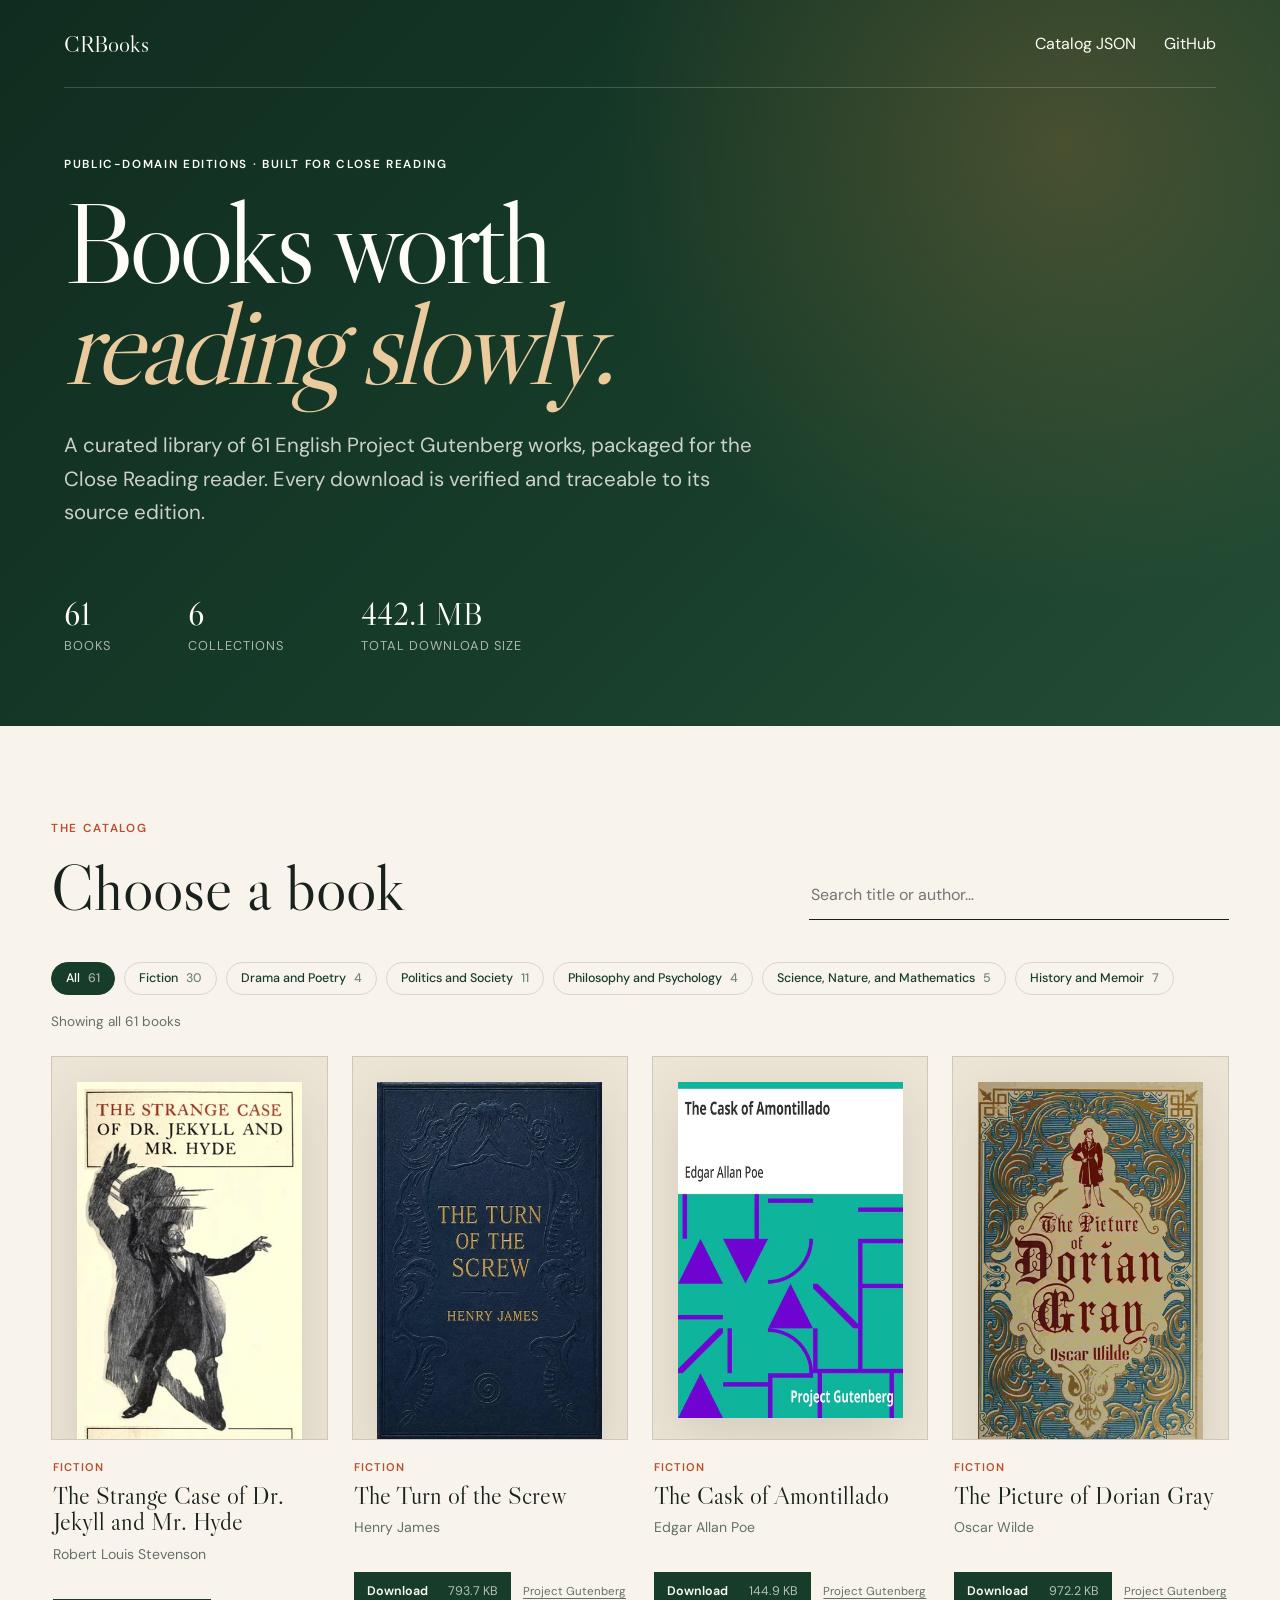
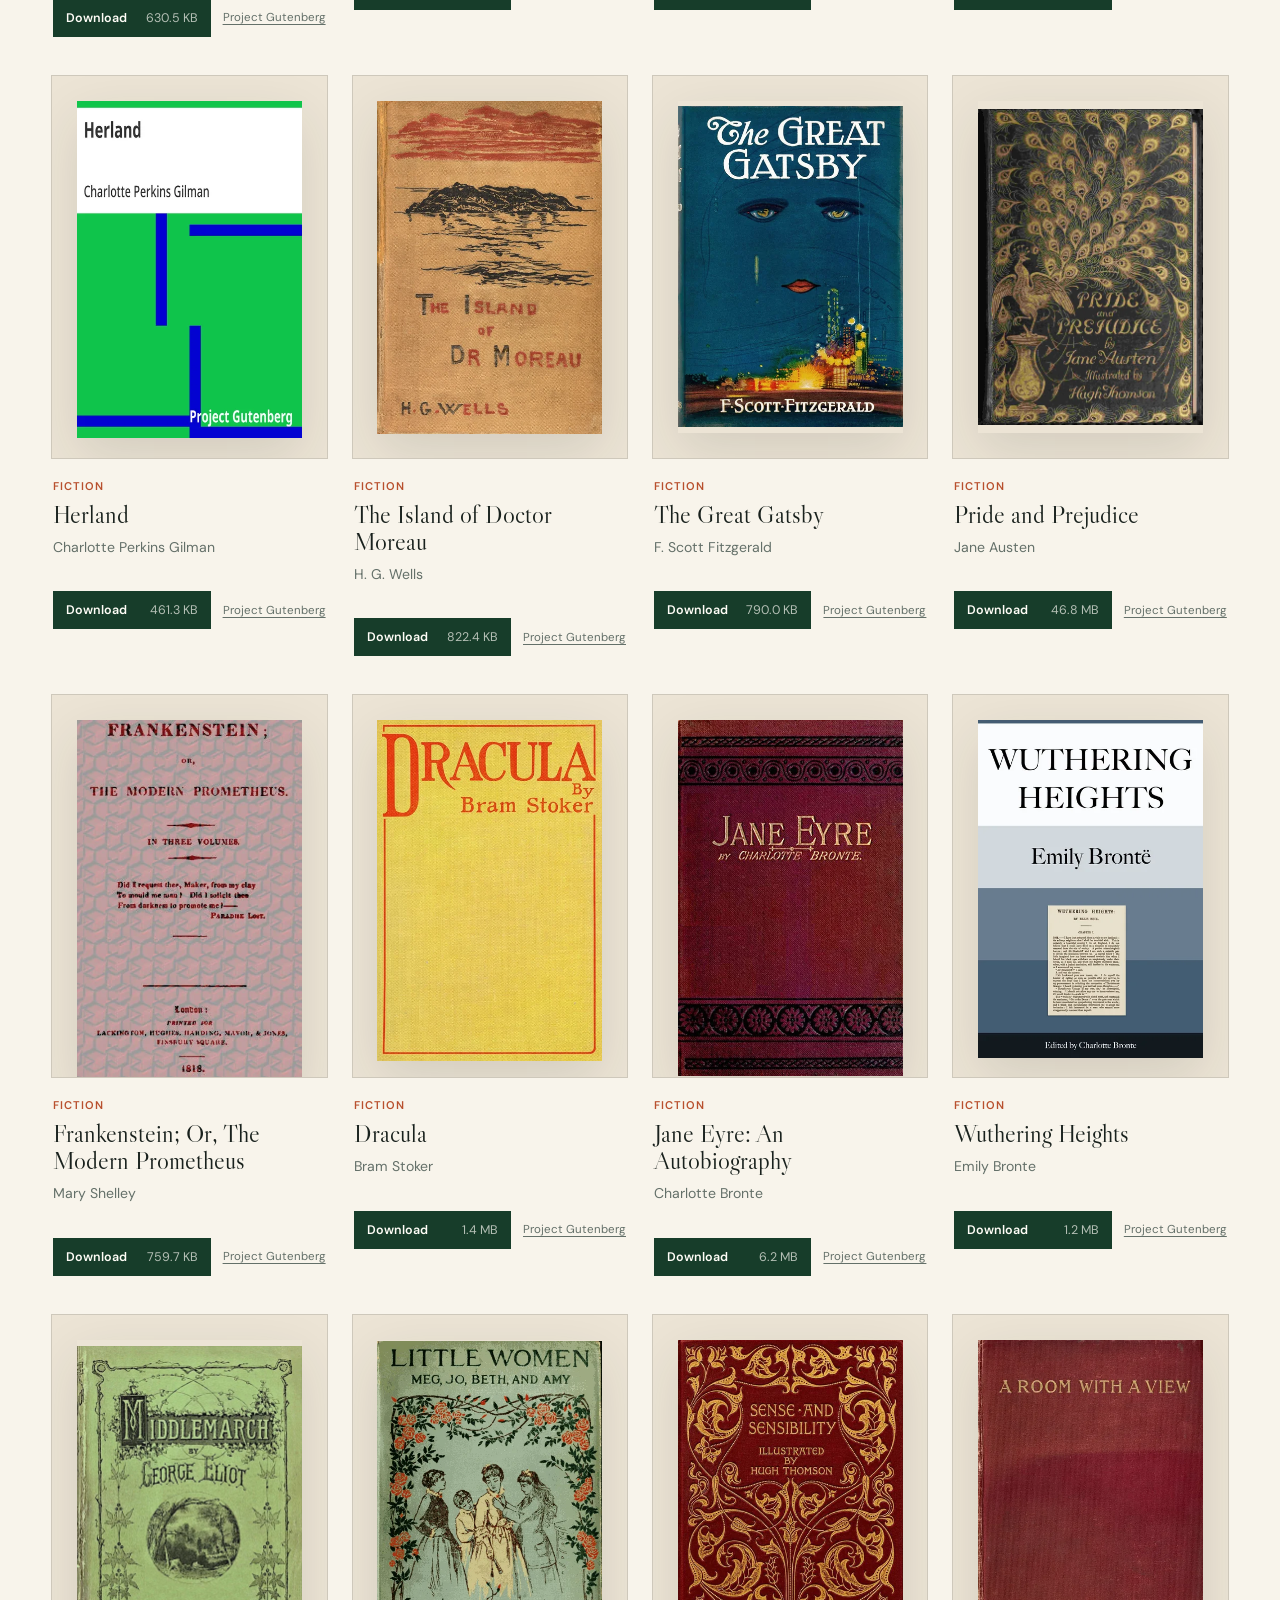
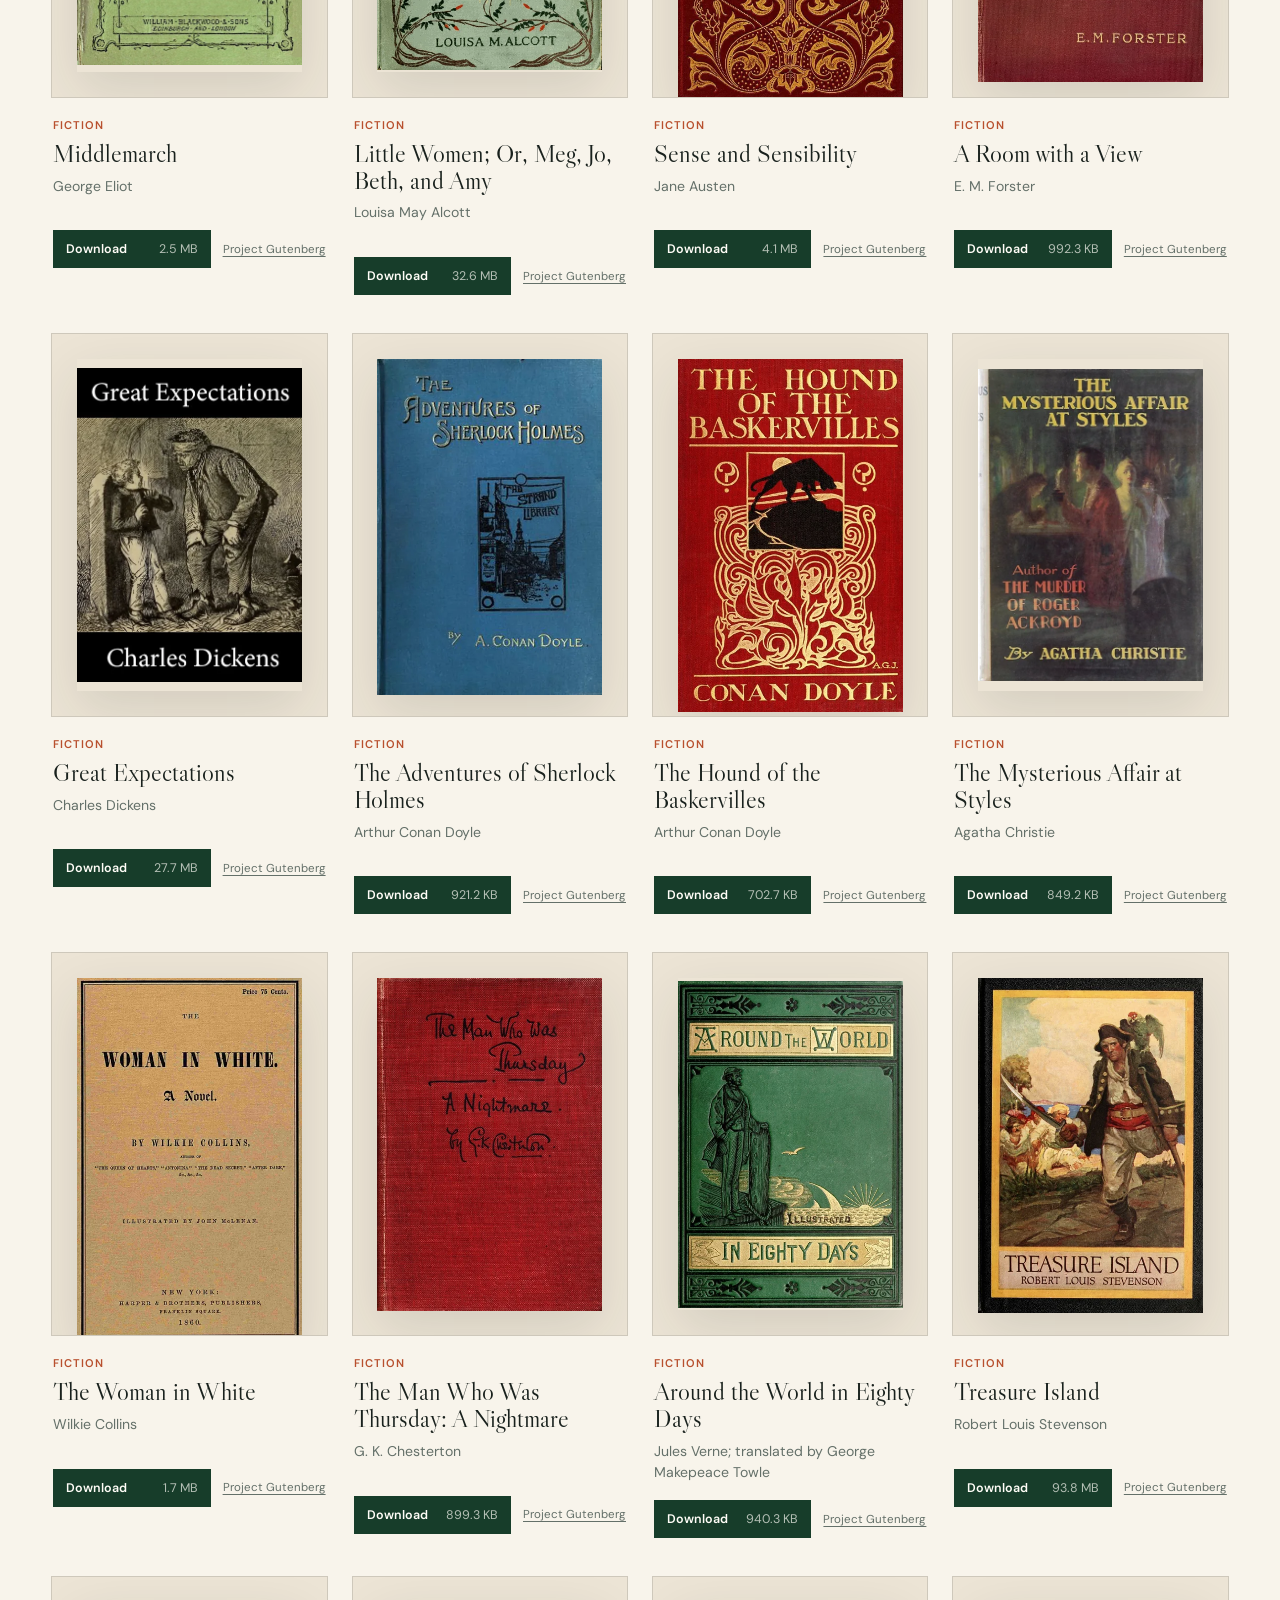
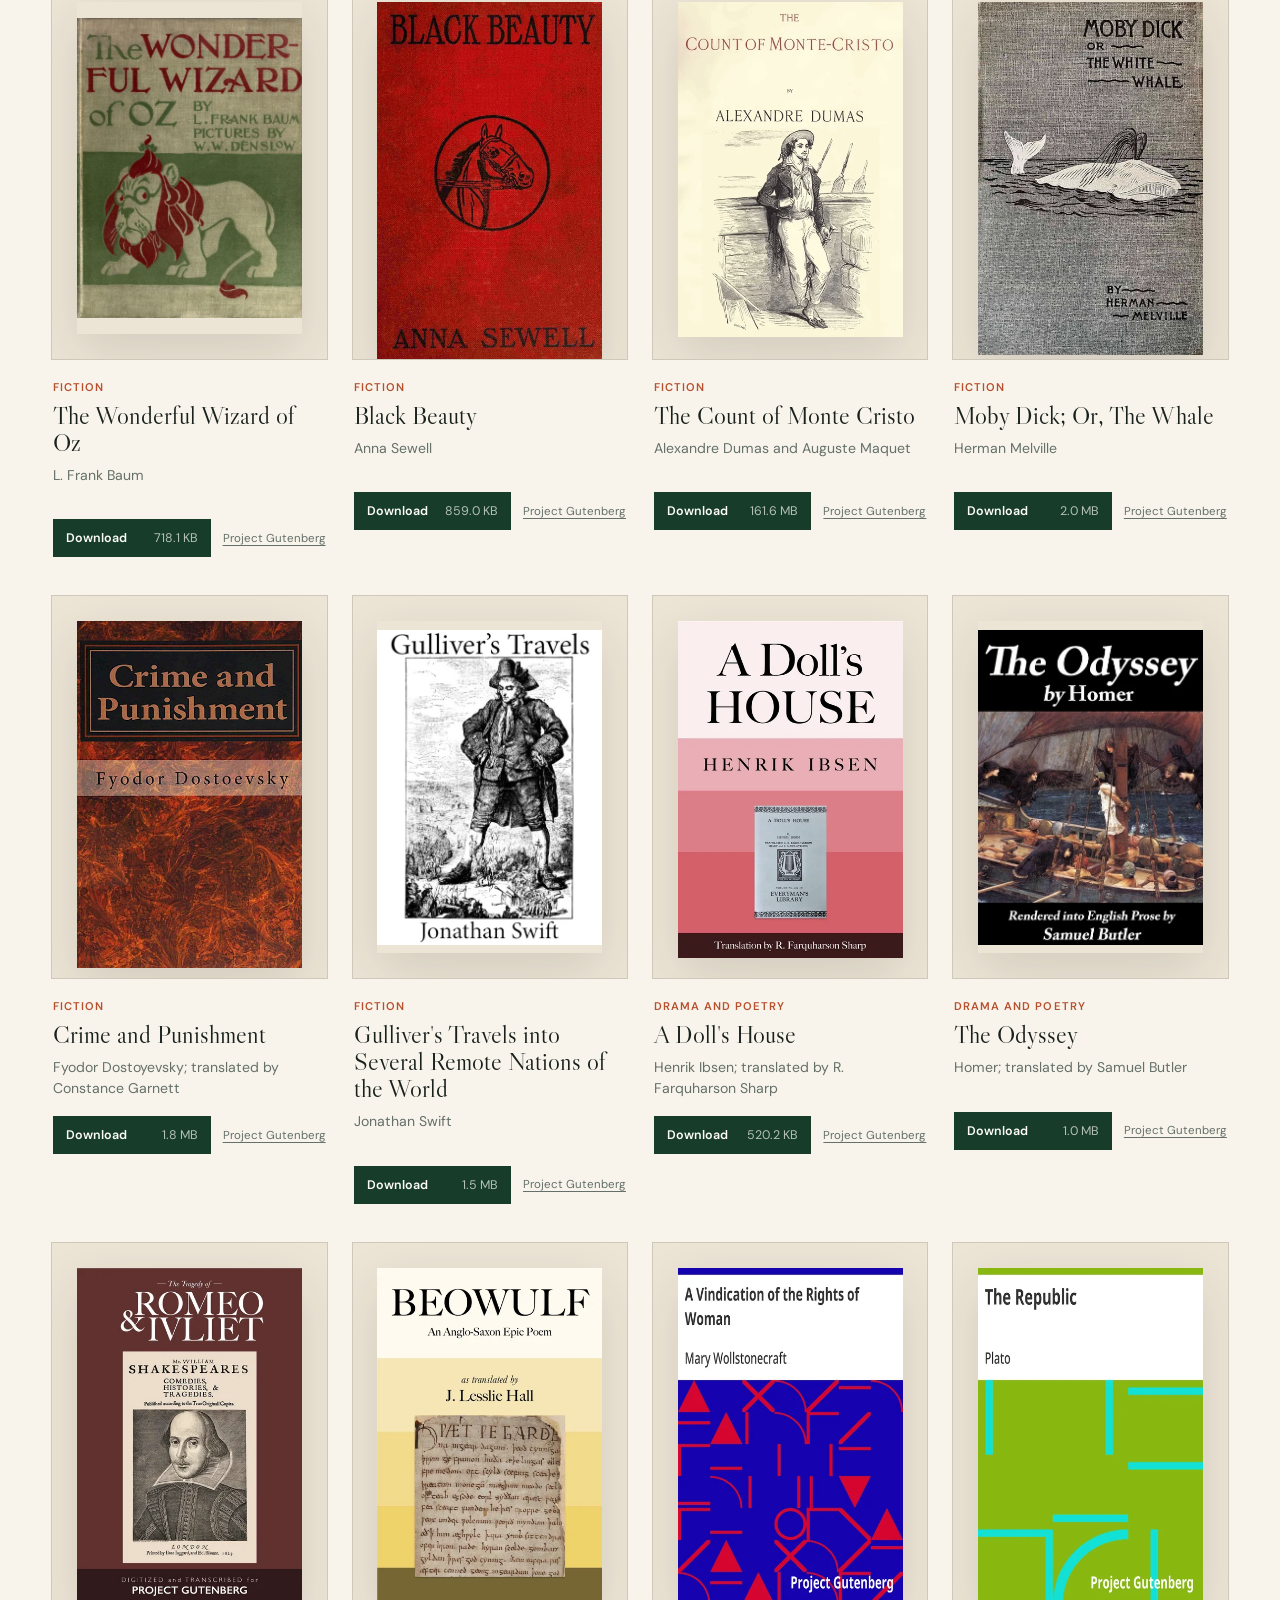
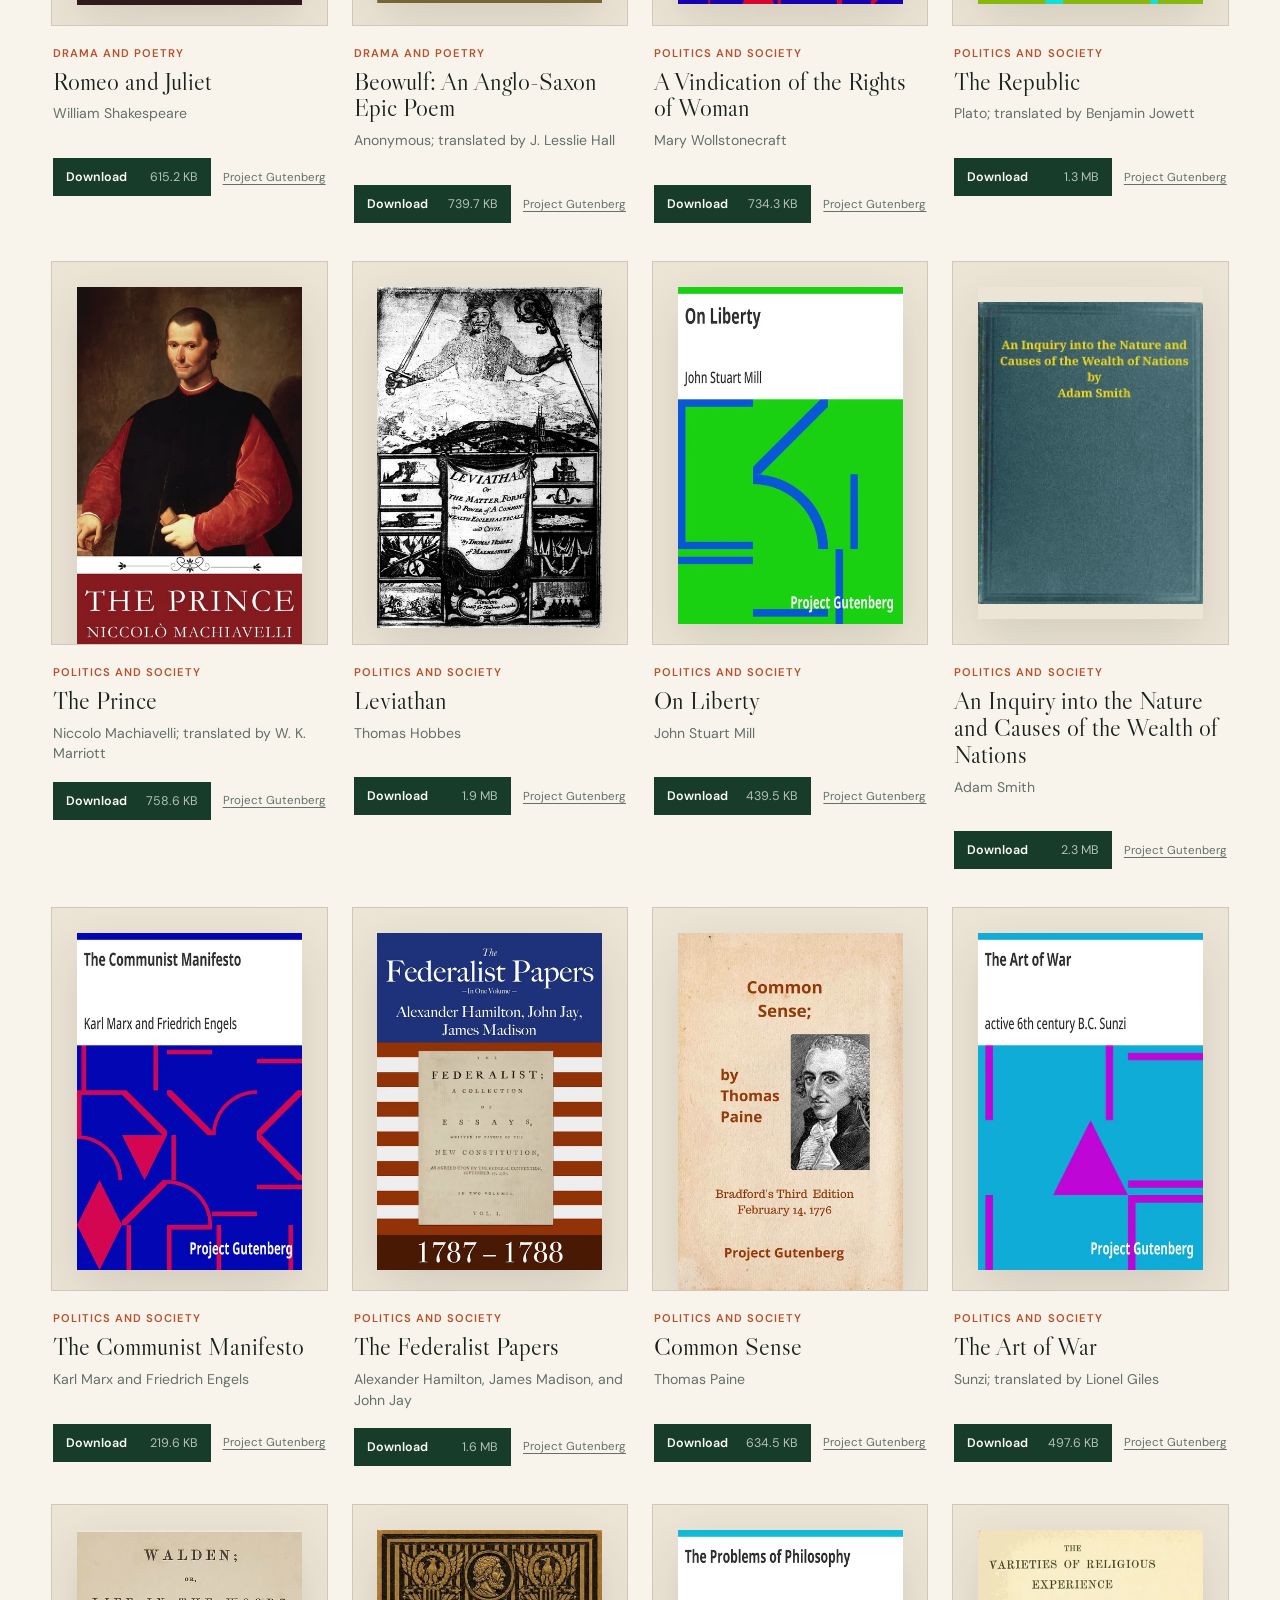
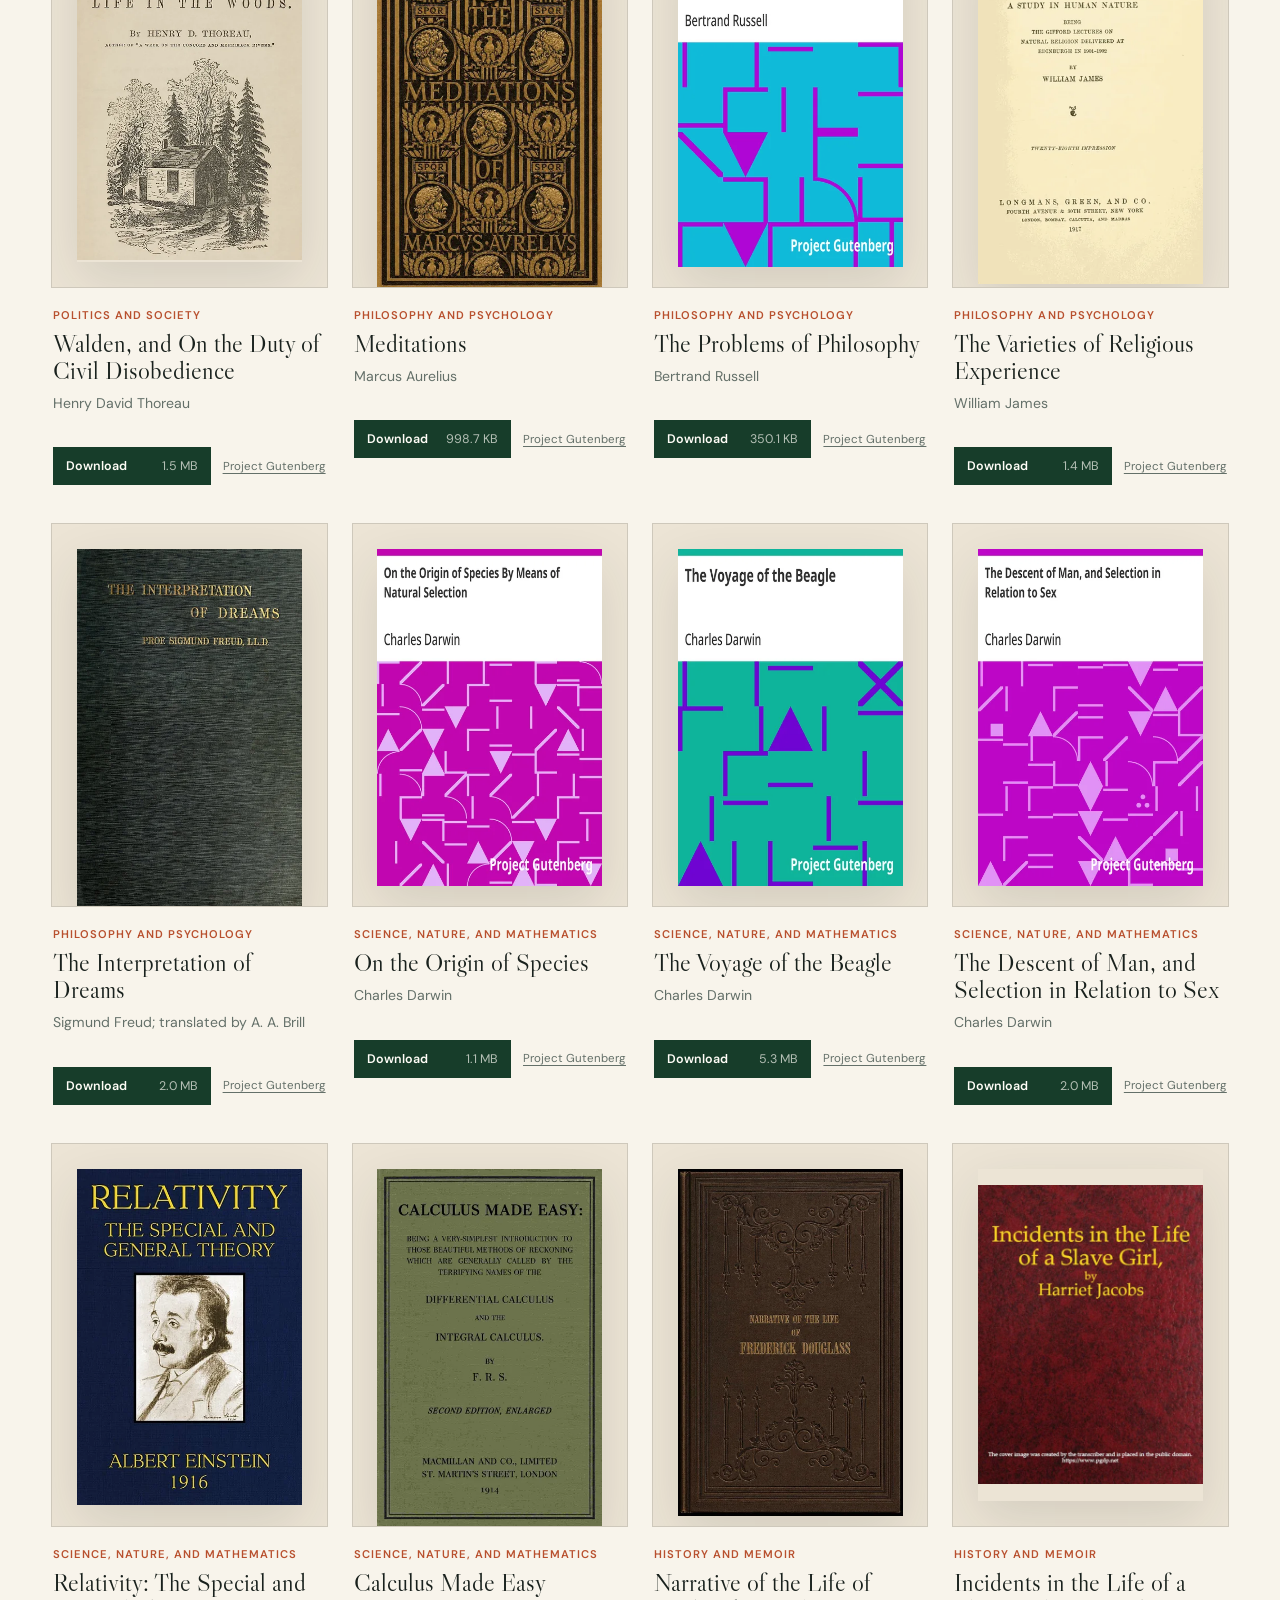
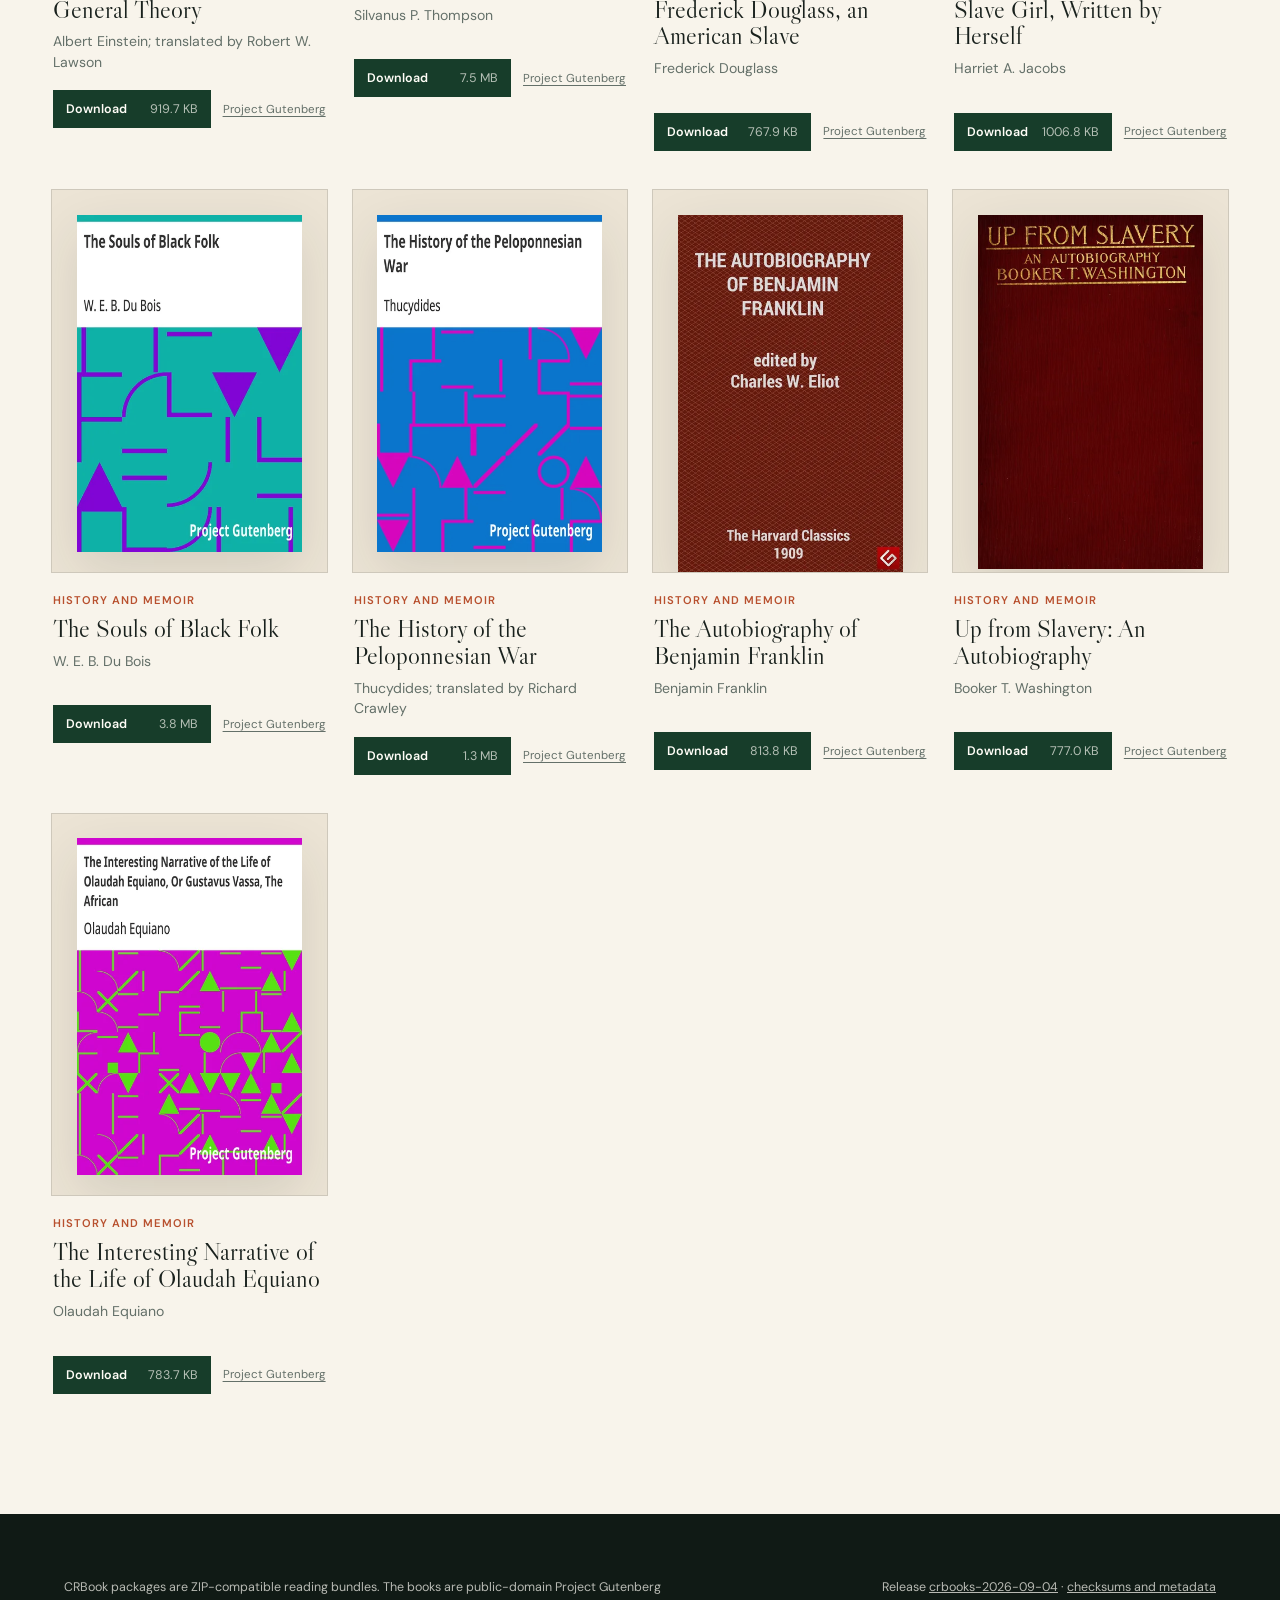
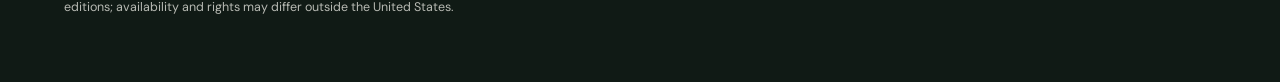
==== docs/index.html @ 6549c7fc "feat: publish public CRBook catalog Build a categorized GitHub Pages catalog for 61 validated Englis" ====
<!doctype html>
<html lang="en">
<head>
  <meta charset="utf-8">
  <meta name="viewport" content="width=device-width, initial-scale=1">
  <meta name="description" content="Download 61 validated public-domain books in CRBook format.">
  <title>CRBooks · A public close-reading library</title>
  <link rel="stylesheet" href="styles.css">
</head>
<body>
  <header class="hero">
    <nav class="topbar" aria-label="Primary">
      <a class="wordmark" href="./">CRBooks</a>
      <div>
        <a href="catalog.json">Catalog JSON</a>
        <a href="https://github.com/rahuldave/crbooks">GitHub</a>
      </div>
    </nav>
    <div class="hero-copy">
      <p class="eyebrow">Public-domain editions · Built for close reading</p>
      <h1>Books worth<br><em>reading slowly.</em></h1>
      <p class="lede">A curated library of 61 English Project Gutenberg works, packaged for the Close Reading reader. Every download is verified and traceable to its source edition.</p>
    </div>
    <dl class="stats">
      <div><dt>61</dt><dd>books</dd></div>
      <div><dt>6</dt><dd>collections</dd></div>
      <div><dt>442.1 MB</dt><dd>total download size</dd></div>
    </dl>
  </header>

  <main>
    <section class="catalog-heading" aria-labelledby="catalog-title">
      <div>
        <p class="eyebrow">The catalog</p>
        <h2 id="catalog-title">Choose a book</h2>
      </div>
      <label class="search">
        <span class="sr-only">Search by title, author, collection, or Gutenberg ID</span>
        <input id="search" type="search" placeholder="Search title or author…" autocomplete="off">
      </label>
    </section>
    <div class="filters" aria-label="Filter by collection">
      <button type="button" class="active" data-filter="all">All <span>61</span></button>
      <button type="button" data-filter="Gutenberg_Fiction">Fiction <span>30</span></button>
<button type="button" data-filter="Gutenberg_Drama_and_Poetry">Drama and Poetry <span>4</span></button>
<button type="button" data-filter="Gutenberg_Politics_and_Society">Politics and Society <span>11</span></button>
<button type="button" data-filter="Gutenberg_Philosophy_and_Psychology">Philosophy and Psychology <span>4</span></button>
<button type="button" data-filter="Gutenberg_Science_and_Nature">Science, Nature, and Mathematics <span>5</span></button>
<button type="button" data-filter="Gutenberg_History_and_Memoir">History and Memoir <span>7</span></button>
    </div>
    <p id="result-count" class="result-count" aria-live="polite">Showing all 61 books</p>
    <section id="books" class="book-grid" aria-label="Books">
      
      <article class="book-card" data-category="Gutenberg_Fiction" data-search="the strange case of dr. jekyll and mr. hyde robert louis stevenson fiction 43">
        <div class="cover-wrap">
          <img class="cover" src="covers/43_the_strange_case_of_dr_jekyll_and_mr_hyde.webp" alt="Cover of The Strange Case of Dr. Jekyll and Mr. Hyde" loading="eager" width="360" height="500">
        </div>
        <div class="book-copy">
          <p class="category-label">Fiction</p>
          <h3>The Strange Case of Dr. Jekyll and Mr. Hyde</h3>
          <p class="author">Robert Louis Stevenson</p>
          <div class="card-actions">
            <a class="download" href="https://github.com/rahuldave/crbooks/releases/download/crbooks-2026-09-04/43_the_strange_case_of_dr_jekyll_and_mr_hyde.crbook">Download <span>630.5 KB</span></a>
            <a class="source" href="https://www.gutenberg.org/ebooks/43">Project Gutenberg</a>
          </div>
        </div>
      </article>

      <article class="book-card" data-category="Gutenberg_Fiction" data-search="the turn of the screw henry james fiction 209">
        <div class="cover-wrap">
          <img class="cover" src="covers/209_the_turn_of_the_screw.webp" alt="Cover of The Turn of the Screw" loading="eager" width="360" height="500">
        </div>
        <div class="book-copy">
          <p class="category-label">Fiction</p>
          <h3>The Turn of the Screw</h3>
          <p class="author">Henry James</p>
          <div class="card-actions">
            <a class="download" href="https://github.com/rahuldave/crbooks/releases/download/crbooks-2026-09-04/209_the_turn_of_the_screw.crbook">Download <span>793.7 KB</span></a>
            <a class="source" href="https://www.gutenberg.org/ebooks/209">Project Gutenberg</a>
          </div>
        </div>
      </article>

      <article class="book-card" data-category="Gutenberg_Fiction" data-search="the cask of amontillado edgar allan poe fiction 1063">
        <div class="cover-wrap">
          <img class="cover" src="covers/1063_the_cask_of_amontillado.webp" alt="Cover of The Cask of Amontillado" loading="eager" width="360" height="500">
        </div>
        <div class="book-copy">
          <p class="category-label">Fiction</p>
          <h3>The Cask of Amontillado</h3>
          <p class="author">Edgar Allan Poe</p>
          <div class="card-actions">
            <a class="download" href="https://github.com/rahuldave/crbooks/releases/download/crbooks-2026-09-04/1063_the_cask_of_amontillado.crbook">Download <span>144.9 KB</span></a>
            <a class="source" href="https://www.gutenberg.org/ebooks/1063">Project Gutenberg</a>
          </div>
        </div>
      </article>

      <article class="book-card" data-category="Gutenberg_Fiction" data-search="the picture of dorian gray oscar wilde fiction 174">
        <div class="cover-wrap">
          <img class="cover" src="covers/174_the_picture_of_dorian_gray.webp" alt="Cover of The Picture of Dorian Gray" loading="eager" width="360" height="500">
        </div>
        <div class="book-copy">
          <p class="category-label">Fiction</p>
          <h3>The Picture of Dorian Gray</h3>
          <p class="author">Oscar Wilde</p>
          <div class="card-actions">
            <a class="download" href="https://github.com/rahuldave/crbooks/releases/download/crbooks-2026-09-04/174_the_picture_of_dorian_gray.crbook">Download <span>972.2 KB</span></a>
            <a class="source" href="https://www.gutenberg.org/ebooks/174">Project Gutenberg</a>
          </div>
        </div>
      </article>

      <article class="book-card" data-category="Gutenberg_Fiction" data-search="herland charlotte perkins gilman fiction 32">
        <div class="cover-wrap">
          <img class="cover" src="covers/32_herland.webp" alt="Cover of Herland" loading="eager" width="360" height="500">
        </div>
        <div class="book-copy">
          <p class="category-label">Fiction</p>
          <h3>Herland</h3>
          <p class="author">Charlotte Perkins Gilman</p>
          <div class="card-actions">
            <a class="download" href="https://github.com/rahuldave/crbooks/releases/download/crbooks-2026-09-04/32_herland.crbook">Download <span>461.3 KB</span></a>
            <a class="source" href="https://www.gutenberg.org/ebooks/32">Project Gutenberg</a>
          </div>
        </div>
      </article>

      <article class="book-card" data-category="Gutenberg_Fiction" data-search="the island of doctor moreau h. g. wells fiction 159">
        <div class="cover-wrap">
          <img class="cover" src="covers/159_the_island_of_doctor_moreau.webp" alt="Cover of The Island of Doctor Moreau" loading="eager" width="360" height="500">
        </div>
        <div class="book-copy">
          <p class="category-label">Fiction</p>
          <h3>The Island of Doctor Moreau</h3>
          <p class="author">H. G. Wells</p>
          <div class="card-actions">
            <a class="download" href="https://github.com/rahuldave/crbooks/releases/download/crbooks-2026-09-04/159_the_island_of_doctor_moreau.crbook">Download <span>822.4 KB</span></a>
            <a class="source" href="https://www.gutenberg.org/ebooks/159">Project Gutenberg</a>
          </div>
        </div>
      </article>

      <article class="book-card" data-category="Gutenberg_Fiction" data-search="the great gatsby f. scott fitzgerald fiction 64317">
        <div class="cover-wrap">
          <img class="cover" src="covers/64317_the_great_gatsby.webp" alt="Cover of The Great Gatsby" loading="eager" width="360" height="500">
        </div>
        <div class="book-copy">
          <p class="category-label">Fiction</p>
          <h3>The Great Gatsby</h3>
          <p class="author">F. Scott Fitzgerald</p>
          <div class="card-actions">
            <a class="download" href="https://github.com/rahuldave/crbooks/releases/download/crbooks-2026-09-04/64317_the_great_gatsby.crbook">Download <span>790.0 KB</span></a>
            <a class="source" href="https://www.gutenberg.org/ebooks/64317">Project Gutenberg</a>
          </div>
        </div>
      </article>

      <article class="book-card" data-category="Gutenberg_Fiction" data-search="pride and prejudice jane austen fiction 1342">
        <div class="cover-wrap">
          <img class="cover" src="covers/1342_pride_and_prejudice.webp" alt="Cover of Pride and Prejudice" loading="eager" width="360" height="500">
        </div>
        <div class="book-copy">
          <p class="category-label">Fiction</p>
          <h3>Pride and Prejudice</h3>
          <p class="author">Jane Austen</p>
          <div class="card-actions">
            <a class="download" href="https://github.com/rahuldave/crbooks/releases/download/crbooks-2026-09-04/1342_pride_and_prejudice.crbook">Download <span>46.8 MB</span></a>
            <a class="source" href="https://www.gutenberg.org/ebooks/1342">Project Gutenberg</a>
          </div>
        </div>
      </article>

      <article class="book-card" data-category="Gutenberg_Fiction" data-search="frankenstein; or, the modern prometheus mary shelley fiction 41445">
        <div class="cover-wrap">
          <img class="cover" src="covers/41445_frankenstein_1818.webp" alt="Cover of Frankenstein; Or, The Modern Prometheus" loading="lazy" width="360" height="500">
        </div>
        <div class="book-copy">
          <p class="category-label">Fiction</p>
          <h3>Frankenstein; Or, The Modern Prometheus</h3>
          <p class="author">Mary Shelley</p>
          <div class="card-actions">
            <a class="download" href="https://github.com/rahuldave/crbooks/releases/download/crbooks-2026-09-04/41445_frankenstein_1818.crbook">Download <span>759.7 KB</span></a>
            <a class="source" href="https://www.gutenberg.org/ebooks/41445">Project Gutenberg</a>
          </div>
        </div>
      </article>

      <article class="book-card" data-category="Gutenberg_Fiction" data-search="dracula bram stoker fiction 345">
        <div class="cover-wrap">
          <img class="cover" src="covers/345_dracula.webp" alt="Cover of Dracula" loading="lazy" width="360" height="500">
        </div>
        <div class="book-copy">
          <p class="category-label">Fiction</p>
          <h3>Dracula</h3>
          <p class="author">Bram Stoker</p>
          <div class="card-actions">
            <a class="download" href="https://github.com/rahuldave/crbooks/releases/download/crbooks-2026-09-04/345_dracula.crbook">Download <span>1.4 MB</span></a>
            <a class="source" href="https://www.gutenberg.org/ebooks/345">Project Gutenberg</a>
          </div>
        </div>
      </article>

      <article class="book-card" data-category="Gutenberg_Fiction" data-search="jane eyre: an autobiography charlotte bronte fiction 1260">
        <div class="cover-wrap">
          <img class="cover" src="covers/1260_jane_eyre.webp" alt="Cover of Jane Eyre: An Autobiography" loading="lazy" width="360" height="500">
        </div>
        <div class="book-copy">
          <p class="category-label">Fiction</p>
          <h3>Jane Eyre: An Autobiography</h3>
          <p class="author">Charlotte Bronte</p>
          <div class="card-actions">
            <a class="download" href="https://github.com/rahuldave/crbooks/releases/download/crbooks-2026-09-04/1260_jane_eyre.crbook">Download <span>6.2 MB</span></a>
            <a class="source" href="https://www.gutenberg.org/ebooks/1260">Project Gutenberg</a>
          </div>
        </div>
      </article>

      <article class="book-card" data-category="Gutenberg_Fiction" data-search="wuthering heights emily bronte fiction 768">
        <div class="cover-wrap">
          <img class="cover" src="covers/768_wuthering_heights.webp" alt="Cover of Wuthering Heights" loading="lazy" width="360" height="500">
        </div>
        <div class="book-copy">
          <p class="category-label">Fiction</p>
          <h3>Wuthering Heights</h3>
          <p class="author">Emily Bronte</p>
          <div class="card-actions">
            <a class="download" href="https://github.com/rahuldave/crbooks/releases/download/crbooks-2026-09-04/768_wuthering_heights.crbook">Download <span>1.2 MB</span></a>
            <a class="source" href="https://www.gutenberg.org/ebooks/768">Project Gutenberg</a>
          </div>
        </div>
      </article>

      <article class="book-card" data-category="Gutenberg_Fiction" data-search="middlemarch george eliot fiction 145">
        <div class="cover-wrap">
          <img class="cover" src="covers/145_middlemarch.webp" alt="Cover of Middlemarch" loading="lazy" width="360" height="500">
        </div>
        <div class="book-copy">
          <p class="category-label">Fiction</p>
          <h3>Middlemarch</h3>
          <p class="author">George Eliot</p>
          <div class="card-actions">
            <a class="download" href="https://github.com/rahuldave/crbooks/releases/download/crbooks-2026-09-04/145_middlemarch.crbook">Download <span>2.5 MB</span></a>
            <a class="source" href="https://www.gutenberg.org/ebooks/145">Project Gutenberg</a>
          </div>
        </div>
      </article>

      <article class="book-card" data-category="Gutenberg_Fiction" data-search="little women; or, meg, jo, beth, and amy louisa may alcott fiction 37106">
        <div class="cover-wrap">
          <img class="cover" src="covers/37106_little_women.webp" alt="Cover of Little Women; Or, Meg, Jo, Beth, and Amy" loading="lazy" width="360" height="500">
        </div>
        <div class="book-copy">
          <p class="category-label">Fiction</p>
          <h3>Little Women; Or, Meg, Jo, Beth, and Amy</h3>
          <p class="author">Louisa May Alcott</p>
          <div class="card-actions">
            <a class="download" href="https://github.com/rahuldave/crbooks/releases/download/crbooks-2026-09-04/37106_little_women.crbook">Download <span>32.6 MB</span></a>
            <a class="source" href="https://www.gutenberg.org/ebooks/37106">Project Gutenberg</a>
          </div>
        </div>
      </article>

      <article class="book-card" data-category="Gutenberg_Fiction" data-search="sense and sensibility jane austen fiction 21839">
        <div class="cover-wrap">
          <img class="cover" src="covers/21839_sense_and_sensibility.webp" alt="Cover of Sense and Sensibility" loading="lazy" width="360" height="500">
        </div>
        <div class="book-copy">
          <p class="category-label">Fiction</p>
          <h3>Sense and Sensibility</h3>
          <p class="author">Jane Austen</p>
          <div class="card-actions">
            <a class="download" href="https://github.com/rahuldave/crbooks/releases/download/crbooks-2026-09-04/21839_sense_and_sensibility.crbook">Download <span>4.1 MB</span></a>
            <a class="source" href="https://www.gutenberg.org/ebooks/21839">Project Gutenberg</a>
          </div>
        </div>
      </article>

      <article class="book-card" data-category="Gutenberg_Fiction" data-search="a room with a view e. m. forster fiction 2641">
        <div class="cover-wrap">
          <img class="cover" src="covers/2641_a_room_with_a_view.webp" alt="Cover of A Room with a View" loading="lazy" width="360" height="500">
        </div>
        <div class="book-copy">
          <p class="category-label">Fiction</p>
          <h3>A Room with a View</h3>
          <p class="author">E. M. Forster</p>
          <div class="card-actions">
            <a class="download" href="https://github.com/rahuldave/crbooks/releases/download/crbooks-2026-09-04/2641_a_room_with_a_view.crbook">Download <span>992.3 KB</span></a>
            <a class="source" href="https://www.gutenberg.org/ebooks/2641">Project Gutenberg</a>
          </div>
        </div>
      </article>

      <article class="book-card" data-category="Gutenberg_Fiction" data-search="great expectations charles dickens fiction 1400">
        <div class="cover-wrap">
          <img class="cover" src="covers/1400_great_expectations.webp" alt="Cover of Great Expectations" loading="lazy" width="360" height="500">
        </div>
        <div class="book-copy">
          <p class="category-label">Fiction</p>
          <h3>Great Expectations</h3>
          <p class="author">Charles Dickens</p>
          <div class="card-actions">
            <a class="download" href="https://github.com/rahuldave/crbooks/releases/download/crbooks-2026-09-04/1400_great_expectations.crbook">Download <span>27.7 MB</span></a>
            <a class="source" href="https://www.gutenberg.org/ebooks/1400">Project Gutenberg</a>
          </div>
        </div>
      </article>

      <article class="book-card" data-category="Gutenberg_Fiction" data-search="the adventures of sherlock holmes arthur conan doyle fiction 1661">
        <div class="cover-wrap">
          <img class="cover" src="covers/1661_the_adventures_of_sherlock_holmes.webp" alt="Cover of The Adventures of Sherlock Holmes" loading="lazy" width="360" height="500">
        </div>
        <div class="book-copy">
          <p class="category-label">Fiction</p>
          <h3>The Adventures of Sherlock Holmes</h3>
          <p class="author">Arthur Conan Doyle</p>
          <div class="card-actions">
            <a class="download" href="https://github.com/rahuldave/crbooks/releases/download/crbooks-2026-09-04/1661_the_adventures_of_sherlock_holmes.crbook">Download <span>921.2 KB</span></a>
            <a class="source" href="https://www.gutenberg.org/ebooks/1661">Project Gutenberg</a>
          </div>
        </div>
      </article>

      <article class="book-card" data-category="Gutenberg_Fiction" data-search="the hound of the baskervilles arthur conan doyle fiction 2852">
        <div class="cover-wrap">
          <img class="cover" src="covers/2852_the_hound_of_the_baskervilles.webp" alt="Cover of The Hound of the Baskervilles" loading="lazy" width="360" height="500">
        </div>
        <div class="book-copy">
          <p class="category-label">Fiction</p>
          <h3>The Hound of the Baskervilles</h3>
          <p class="author">Arthur Conan Doyle</p>
          <div class="card-actions">
            <a class="download" href="https://github.com/rahuldave/crbooks/releases/download/crbooks-2026-09-04/2852_the_hound_of_the_baskervilles.crbook">Download <span>702.7 KB</span></a>
            <a class="source" href="https://www.gutenberg.org/ebooks/2852">Project Gutenberg</a>
          </div>
        </div>
      </article>

      <article class="book-card" data-category="Gutenberg_Fiction" data-search="the mysterious affair at styles agatha christie fiction 863">
        <div class="cover-wrap">
          <img class="cover" src="covers/863_the_mysterious_affair_at_styles.webp" alt="Cover of The Mysterious Affair at Styles" loading="lazy" width="360" height="500">
        </div>
        <div class="book-copy">
          <p class="category-label">Fiction</p>
          <h3>The Mysterious Affair at Styles</h3>
          <p class="author">Agatha Christie</p>
          <div class="card-actions">
            <a class="download" href="https://github.com/rahuldave/crbooks/releases/download/crbooks-2026-09-04/863_the_mysterious_affair_at_styles.crbook">Download <span>849.2 KB</span></a>
            <a class="source" href="https://www.gutenberg.org/ebooks/863">Project Gutenberg</a>
          </div>
        </div>
      </article>

      <article class="book-card" data-category="Gutenberg_Fiction" data-search="the woman in white wilkie collins fiction 583">
        <div class="cover-wrap">
          <img class="cover" src="covers/583_the_woman_in_white.webp" alt="Cover of The Woman in White" loading="lazy" width="360" height="500">
        </div>
        <div class="book-copy">
          <p class="category-label">Fiction</p>
          <h3>The Woman in White</h3>
          <p class="author">Wilkie Collins</p>
          <div class="card-actions">
            <a class="download" href="https://github.com/rahuldave/crbooks/releases/download/crbooks-2026-09-04/583_the_woman_in_white.crbook">Download <span>1.7 MB</span></a>
            <a class="source" href="https://www.gutenberg.org/ebooks/583">Project Gutenberg</a>
          </div>
        </div>
      </article>

      <article class="book-card" data-category="Gutenberg_Fiction" data-search="the man who was thursday: a nightmare g. k. chesterton fiction 1695">
        <div class="cover-wrap">
          <img class="cover" src="covers/1695_the_man_who_was_thursday.webp" alt="Cover of The Man Who Was Thursday: A Nightmare" loading="lazy" width="360" height="500">
        </div>
        <div class="book-copy">
          <p class="category-label">Fiction</p>
          <h3>The Man Who Was Thursday: A Nightmare</h3>
          <p class="author">G. K. Chesterton</p>
          <div class="card-actions">
            <a class="download" href="https://github.com/rahuldave/crbooks/releases/download/crbooks-2026-09-04/1695_the_man_who_was_thursday.crbook">Download <span>899.3 KB</span></a>
            <a class="source" href="https://www.gutenberg.org/ebooks/1695">Project Gutenberg</a>
          </div>
        </div>
      </article>

      <article class="book-card" data-category="Gutenberg_Fiction" data-search="around the world in eighty days jules verne; translated by george makepeace towle fiction 103">
        <div class="cover-wrap">
          <img class="cover" src="covers/103_around_the_world_in_eighty_days.webp" alt="Cover of Around the World in Eighty Days" loading="lazy" width="360" height="500">
        </div>
        <div class="book-copy">
          <p class="category-label">Fiction</p>
          <h3>Around the World in Eighty Days</h3>
          <p class="author">Jules Verne; translated by George Makepeace Towle</p>
          <div class="card-actions">
            <a class="download" href="https://github.com/rahuldave/crbooks/releases/download/crbooks-2026-09-04/103_around_the_world_in_eighty_days.crbook">Download <span>940.3 KB</span></a>
            <a class="source" href="https://www.gutenberg.org/ebooks/103">Project Gutenberg</a>
          </div>
        </div>
      </article>

      <article class="book-card" data-category="Gutenberg_Fiction" data-search="treasure island robert louis stevenson fiction 120">
        <div class="cover-wrap">
          <img class="cover" src="covers/120_treasure_island.webp" alt="Cover of Treasure Island" loading="lazy" width="360" height="500">
        </div>
        <div class="book-copy">
          <p class="category-label">Fiction</p>
          <h3>Treasure Island</h3>
          <p class="author">Robert Louis Stevenson</p>
          <div class="card-actions">
            <a class="download" href="https://github.com/rahuldave/crbooks/releases/download/crbooks-2026-09-04/120_treasure_island.crbook">Download <span>93.8 MB</span></a>
            <a class="source" href="https://www.gutenberg.org/ebooks/120">Project Gutenberg</a>
          </div>
        </div>
      </article>

      <article class="book-card" data-category="Gutenberg_Fiction" data-search="the wonderful wizard of oz l. frank baum fiction 55">
        <div class="cover-wrap">
          <img class="cover" src="covers/55_the_wonderful_wizard_of_oz.webp" alt="Cover of The Wonderful Wizard of Oz" loading="lazy" width="360" height="500">
        </div>
        <div class="book-copy">
          <p class="category-label">Fiction</p>
          <h3>The Wonderful Wizard of Oz</h3>
          <p class="author">L. Frank Baum</p>
          <div class="card-actions">
            <a class="download" href="https://github.com/rahuldave/crbooks/releases/download/crbooks-2026-09-04/55_the_wonderful_wizard_of_oz.crbook">Download <span>718.1 KB</span></a>
            <a class="source" href="https://www.gutenberg.org/ebooks/55">Project Gutenberg</a>
          </div>
        </div>
      </article>

      <article class="book-card" data-category="Gutenberg_Fiction" data-search="black beauty anna sewell fiction 271">
        <div class="cover-wrap">
          <img class="cover" src="covers/271_black_beauty.webp" alt="Cover of Black Beauty" loading="lazy" width="360" height="500">
        </div>
        <div class="book-copy">
          <p class="category-label">Fiction</p>
          <h3>Black Beauty</h3>
          <p class="author">Anna Sewell</p>
          <div class="card-actions">
            <a class="download" href="https://github.com/rahuldave/crbooks/releases/download/crbooks-2026-09-04/271_black_beauty.crbook">Download <span>859.0 KB</span></a>
            <a class="source" href="https://www.gutenberg.org/ebooks/271">Project Gutenberg</a>
          </div>
        </div>
      </article>

      <article class="book-card" data-category="Gutenberg_Fiction" data-search="the count of monte cristo alexandre dumas and auguste maquet fiction 1184">
        <div class="cover-wrap">
          <img class="cover" src="covers/1184_the_count_of_monte_cristo.webp" alt="Cover of The Count of Monte Cristo" loading="lazy" width="360" height="500">
        </div>
        <div class="book-copy">
          <p class="category-label">Fiction</p>
          <h3>The Count of Monte Cristo</h3>
          <p class="author">Alexandre Dumas and Auguste Maquet</p>
          <div class="card-actions">
            <a class="download" href="https://github.com/rahuldave/crbooks/releases/download/crbooks-2026-09-04/1184_the_count_of_monte_cristo.crbook">Download <span>161.6 MB</span></a>
            <a class="source" href="https://www.gutenberg.org/ebooks/1184">Project Gutenberg</a>
          </div>
        </div>
      </article>

      <article class="book-card" data-category="Gutenberg_Fiction" data-search="moby dick; or, the whale herman melville fiction 2701">
        <div class="cover-wrap">
          <img class="cover" src="covers/2701_moby_dick.webp" alt="Cover of Moby Dick; Or, The Whale" loading="lazy" width="360" height="500">
        </div>
        <div class="book-copy">
          <p class="category-label">Fiction</p>
          <h3>Moby Dick; Or, The Whale</h3>
          <p class="author">Herman Melville</p>
          <div class="card-actions">
            <a class="download" href="https://github.com/rahuldave/crbooks/releases/download/crbooks-2026-09-04/2701_moby_dick.crbook">Download <span>2.0 MB</span></a>
            <a class="source" href="https://www.gutenberg.org/ebooks/2701">Project Gutenberg</a>
          </div>
        </div>
      </article>

      <article class="book-card" data-category="Gutenberg_Fiction" data-search="crime and punishment fyodor dostoyevsky; translated by constance garnett fiction 2554">
        <div class="cover-wrap">
          <img class="cover" src="covers/2554_crime_and_punishment.webp" alt="Cover of Crime and Punishment" loading="lazy" width="360" height="500">
        </div>
        <div class="book-copy">
          <p class="category-label">Fiction</p>
          <h3>Crime and Punishment</h3>
          <p class="author">Fyodor Dostoyevsky; translated by Constance Garnett</p>
          <div class="card-actions">
            <a class="download" href="https://github.com/rahuldave/crbooks/releases/download/crbooks-2026-09-04/2554_crime_and_punishment.crbook">Download <span>1.8 MB</span></a>
            <a class="source" href="https://www.gutenberg.org/ebooks/2554">Project Gutenberg</a>
          </div>
        </div>
      </article>

      <article class="book-card" data-category="Gutenberg_Fiction" data-search="gulliver&#x27;s travels into several remote nations of the world jonathan swift fiction 829">
        <div class="cover-wrap">
          <img class="cover" src="covers/829_gullivers_travels.webp" alt="Cover of Gulliver&#x27;s Travels into Several Remote Nations of the World" loading="lazy" width="360" height="500">
        </div>
        <div class="book-copy">
          <p class="category-label">Fiction</p>
          <h3>Gulliver&#x27;s Travels into Several Remote Nations of the World</h3>
          <p class="author">Jonathan Swift</p>
          <div class="card-actions">
            <a class="download" href="https://github.com/rahuldave/crbooks/releases/download/crbooks-2026-09-04/829_gullivers_travels.crbook">Download <span>1.5 MB</span></a>
            <a class="source" href="https://www.gutenberg.org/ebooks/829">Project Gutenberg</a>
          </div>
        </div>
      </article>

      <article class="book-card" data-category="Gutenberg_Drama_and_Poetry" data-search="a doll&#x27;s house henrik ibsen; translated by r. farquharson sharp drama and poetry 2542">
        <div class="cover-wrap">
          <img class="cover" src="covers/2542_a_dolls_house.webp" alt="Cover of A Doll&#x27;s House" loading="lazy" width="360" height="500">
        </div>
        <div class="book-copy">
          <p class="category-label">Drama and Poetry</p>
          <h3>A Doll&#x27;s House</h3>
          <p class="author">Henrik Ibsen; translated by R. Farquharson Sharp</p>
          <div class="card-actions">
            <a class="download" href="https://github.com/rahuldave/crbooks/releases/download/crbooks-2026-09-04/2542_a_dolls_house.crbook">Download <span>520.2 KB</span></a>
            <a class="source" href="https://www.gutenberg.org/ebooks/2542">Project Gutenberg</a>
          </div>
        </div>
      </article>

      <article class="book-card" data-category="Gutenberg_Drama_and_Poetry" data-search="the odyssey homer; translated by samuel butler drama and poetry 1727">
        <div class="cover-wrap">
          <img class="cover" src="covers/1727_the_odyssey.webp" alt="Cover of The Odyssey" loading="lazy" width="360" height="500">
        </div>
        <div class="book-copy">
          <p class="category-label">Drama and Poetry</p>
          <h3>The Odyssey</h3>
          <p class="author">Homer; translated by Samuel Butler</p>
          <div class="card-actions">
            <a class="download" href="https://github.com/rahuldave/crbooks/releases/download/crbooks-2026-09-04/1727_the_odyssey.crbook">Download <span>1.0 MB</span></a>
            <a class="source" href="https://www.gutenberg.org/ebooks/1727">Project Gutenberg</a>
          </div>
        </div>
      </article>

      <article class="book-card" data-category="Gutenberg_Drama_and_Poetry" data-search="romeo and juliet william shakespeare drama and poetry 1513">
        <div class="cover-wrap">
          <img class="cover" src="covers/1513_romeo_and_juliet.webp" alt="Cover of Romeo and Juliet" loading="lazy" width="360" height="500">
        </div>
        <div class="book-copy">
          <p class="category-label">Drama and Poetry</p>
          <h3>Romeo and Juliet</h3>
          <p class="author">William Shakespeare</p>
          <div class="card-actions">
            <a class="download" href="https://github.com/rahuldave/crbooks/releases/download/crbooks-2026-09-04/1513_romeo_and_juliet.crbook">Download <span>615.2 KB</span></a>
            <a class="source" href="https://www.gutenberg.org/ebooks/1513">Project Gutenberg</a>
          </div>
        </div>
      </article>

      <article class="book-card" data-category="Gutenberg_Drama_and_Poetry" data-search="beowulf: an anglo-saxon epic poem anonymous; translated by j. lesslie hall drama and poetry 16328">
        <div class="cover-wrap">
          <img class="cover" src="covers/16328_beowulf.webp" alt="Cover of Beowulf: An Anglo-Saxon Epic Poem" loading="lazy" width="360" height="500">
        </div>
        <div class="book-copy">
          <p class="category-label">Drama and Poetry</p>
          <h3>Beowulf: An Anglo-Saxon Epic Poem</h3>
          <p class="author">Anonymous; translated by J. Lesslie Hall</p>
          <div class="card-actions">
            <a class="download" href="https://github.com/rahuldave/crbooks/releases/download/crbooks-2026-09-04/16328_beowulf.crbook">Download <span>739.7 KB</span></a>
            <a class="source" href="https://www.gutenberg.org/ebooks/16328">Project Gutenberg</a>
          </div>
        </div>
      </article>

      <article class="book-card" data-category="Gutenberg_Politics_and_Society" data-search="a vindication of the rights of woman mary wollstonecraft politics and society 3420">
        <div class="cover-wrap">
          <img class="cover" src="covers/3420_a_vindication_of_the_rights_of_woman.webp" alt="Cover of A Vindication of the Rights of Woman" loading="lazy" width="360" height="500">
        </div>
        <div class="book-copy">
          <p class="category-label">Politics and Society</p>
          <h3>A Vindication of the Rights of Woman</h3>
          <p class="author">Mary Wollstonecraft</p>
          <div class="card-actions">
            <a class="download" href="https://github.com/rahuldave/crbooks/releases/download/crbooks-2026-09-04/3420_a_vindication_of_the_rights_of_woman.crbook">Download <span>734.3 KB</span></a>
            <a class="source" href="https://www.gutenberg.org/ebooks/3420">Project Gutenberg</a>
          </div>
        </div>
      </article>

      <article class="book-card" data-category="Gutenberg_Politics_and_Society" data-search="the republic plato; translated by benjamin jowett politics and society 1497">
        <div class="cover-wrap">
          <img class="cover" src="covers/1497_the_republic.webp" alt="Cover of The Republic" loading="lazy" width="360" height="500">
        </div>
        <div class="book-copy">
          <p class="category-label">Politics and Society</p>
          <h3>The Republic</h3>
          <p class="author">Plato; translated by Benjamin Jowett</p>
          <div class="card-actions">
            <a class="download" href="https://github.com/rahuldave/crbooks/releases/download/crbooks-2026-09-04/1497_the_republic.crbook">Download <span>1.3 MB</span></a>
            <a class="source" href="https://www.gutenberg.org/ebooks/1497">Project Gutenberg</a>
          </div>
        </div>
      </article>

      <article class="book-card" data-category="Gutenberg_Politics_and_Society" data-search="the prince niccolo machiavelli; translated by w. k. marriott politics and society 1232">
        <div class="cover-wrap">
          <img class="cover" src="covers/1232_the_prince.webp" alt="Cover of The Prince" loading="lazy" width="360" height="500">
        </div>
        <div class="book-copy">
          <p class="category-label">Politics and Society</p>
          <h3>The Prince</h3>
          <p class="author">Niccolo Machiavelli; translated by W. K. Marriott</p>
          <div class="card-actions">
            <a class="download" href="https://github.com/rahuldave/crbooks/releases/download/crbooks-2026-09-04/1232_the_prince.crbook">Download <span>758.6 KB</span></a>
            <a class="source" href="https://www.gutenberg.org/ebooks/1232">Project Gutenberg</a>
          </div>
        </div>
      </article>

      <article class="book-card" data-category="Gutenberg_Politics_and_Society" data-search="leviathan thomas hobbes politics and society 3207">
        <div class="cover-wrap">
          <img class="cover" src="covers/3207_leviathan.webp" alt="Cover of Leviathan" loading="lazy" width="360" height="500">
        </div>
        <div class="book-copy">
          <p class="category-label">Politics and Society</p>
          <h3>Leviathan</h3>
          <p class="author">Thomas Hobbes</p>
          <div class="card-actions">
            <a class="download" href="https://github.com/rahuldave/crbooks/releases/download/crbooks-2026-09-04/3207_leviathan.crbook">Download <span>1.9 MB</span></a>
            <a class="source" href="https://www.gutenberg.org/ebooks/3207">Project Gutenberg</a>
          </div>
        </div>
      </article>

      <article class="book-card" data-category="Gutenberg_Politics_and_Society" data-search="on liberty john stuart mill politics and society 34901">
        <div class="cover-wrap">
          <img class="cover" src="covers/34901_on_liberty.webp" alt="Cover of On Liberty" loading="lazy" width="360" height="500">
        </div>
        <div class="book-copy">
          <p class="category-label">Politics and Society</p>
          <h3>On Liberty</h3>
          <p class="author">John Stuart Mill</p>
          <div class="card-actions">
            <a class="download" href="https://github.com/rahuldave/crbooks/releases/download/crbooks-2026-09-04/34901_on_liberty.crbook">Download <span>439.5 KB</span></a>
            <a class="source" href="https://www.gutenberg.org/ebooks/34901">Project Gutenberg</a>
          </div>
        </div>
      </article>

      <article class="book-card" data-category="Gutenberg_Politics_and_Society" data-search="an inquiry into the nature and causes of the wealth of nations adam smith politics and society 3300">
        <div class="cover-wrap">
          <img class="cover" src="covers/3300_the_wealth_of_nations.webp" alt="Cover of An Inquiry into the Nature and Causes of the Wealth of Nations" loading="lazy" width="360" height="500">
        </div>
        <div class="book-copy">
          <p class="category-label">Politics and Society</p>
          <h3>An Inquiry into the Nature and Causes of the Wealth of Nations</h3>
          <p class="author">Adam Smith</p>
          <div class="card-actions">
            <a class="download" href="https://github.com/rahuldave/crbooks/releases/download/crbooks-2026-09-04/3300_the_wealth_of_nations.crbook">Download <span>2.3 MB</span></a>
            <a class="source" href="https://www.gutenberg.org/ebooks/3300">Project Gutenberg</a>
          </div>
        </div>
      </article>

      <article class="book-card" data-category="Gutenberg_Politics_and_Society" data-search="the communist manifesto karl marx and friedrich engels politics and society 61">
        <div class="cover-wrap">
          <img class="cover" src="covers/61_the_communist_manifesto.webp" alt="Cover of The Communist Manifesto" loading="lazy" width="360" height="500">
        </div>
        <div class="book-copy">
          <p class="category-label">Politics and Society</p>
          <h3>The Communist Manifesto</h3>
          <p class="author">Karl Marx and Friedrich Engels</p>
          <div class="card-actions">
            <a class="download" href="https://github.com/rahuldave/crbooks/releases/download/crbooks-2026-09-04/61_the_communist_manifesto.crbook">Download <span>219.6 KB</span></a>
            <a class="source" href="https://www.gutenberg.org/ebooks/61">Project Gutenberg</a>
          </div>
        </div>
      </article>

      <article class="book-card" data-category="Gutenberg_Politics_and_Society" data-search="the federalist papers alexander hamilton, james madison, and john jay politics and society 18">
        <div class="cover-wrap">
          <img class="cover" src="covers/18_the_federalist_papers.webp" alt="Cover of The Federalist Papers" loading="lazy" width="360" height="500">
        </div>
        <div class="book-copy">
          <p class="category-label">Politics and Society</p>
          <h3>The Federalist Papers</h3>
          <p class="author">Alexander Hamilton, James Madison, and John Jay</p>
          <div class="card-actions">
            <a class="download" href="https://github.com/rahuldave/crbooks/releases/download/crbooks-2026-09-04/18_the_federalist_papers.crbook">Download <span>1.6 MB</span></a>
            <a class="source" href="https://www.gutenberg.org/ebooks/18">Project Gutenberg</a>
          </div>
        </div>
      </article>

      <article class="book-card" data-category="Gutenberg_Politics_and_Society" data-search="common sense thomas paine politics and society 147">
        <div class="cover-wrap">
          <img class="cover" src="covers/147_common_sense.webp" alt="Cover of Common Sense" loading="lazy" width="360" height="500">
        </div>
        <div class="book-copy">
          <p class="category-label">Politics and Society</p>
          <h3>Common Sense</h3>
          <p class="author">Thomas Paine</p>
          <div class="card-actions">
            <a class="download" href="https://github.com/rahuldave/crbooks/releases/download/crbooks-2026-09-04/147_common_sense.crbook">Download <span>634.5 KB</span></a>
            <a class="source" href="https://www.gutenberg.org/ebooks/147">Project Gutenberg</a>
          </div>
        </div>
      </article>

      <article class="book-card" data-category="Gutenberg_Politics_and_Society" data-search="the art of war sunzi; translated by lionel giles politics and society 132">
        <div class="cover-wrap">
          <img class="cover" src="covers/132_the_art_of_war.webp" alt="Cover of The Art of War" loading="lazy" width="360" height="500">
        </div>
        <div class="book-copy">
          <p class="category-label">Politics and Society</p>
          <h3>The Art of War</h3>
          <p class="author">Sunzi; translated by Lionel Giles</p>
          <div class="card-actions">
            <a class="download" href="https://github.com/rahuldave/crbooks/releases/download/crbooks-2026-09-04/132_the_art_of_war.crbook">Download <span>497.6 KB</span></a>
            <a class="source" href="https://www.gutenberg.org/ebooks/132">Project Gutenberg</a>
          </div>
        </div>
      </article>

      <article class="book-card" data-category="Gutenberg_Politics_and_Society" data-search="walden, and on the duty of civil disobedience henry david thoreau politics and society 205">
        <div class="cover-wrap">
          <img class="cover" src="covers/205_walden_and_civil_disobedience.webp" alt="Cover of Walden, and On the Duty of Civil Disobedience" loading="lazy" width="360" height="500">
        </div>
        <div class="book-copy">
          <p class="category-label">Politics and Society</p>
          <h3>Walden, and On the Duty of Civil Disobedience</h3>
          <p class="author">Henry David Thoreau</p>
          <div class="card-actions">
            <a class="download" href="https://github.com/rahuldave/crbooks/releases/download/crbooks-2026-09-04/205_walden_and_civil_disobedience.crbook">Download <span>1.5 MB</span></a>
            <a class="source" href="https://www.gutenberg.org/ebooks/205">Project Gutenberg</a>
          </div>
        </div>
      </article>

      <article class="book-card" data-category="Gutenberg_Philosophy_and_Psychology" data-search="meditations marcus aurelius philosophy and psychology 2680">
        <div class="cover-wrap">
          <img class="cover" src="covers/2680_meditations.webp" alt="Cover of Meditations" loading="lazy" width="360" height="500">
        </div>
        <div class="book-copy">
          <p class="category-label">Philosophy and Psychology</p>
          <h3>Meditations</h3>
          <p class="author">Marcus Aurelius</p>
          <div class="card-actions">
            <a class="download" href="https://github.com/rahuldave/crbooks/releases/download/crbooks-2026-09-04/2680_meditations.crbook">Download <span>998.7 KB</span></a>
            <a class="source" href="https://www.gutenberg.org/ebooks/2680">Project Gutenberg</a>
          </div>
        </div>
      </article>

      <article class="book-card" data-category="Gutenberg_Philosophy_and_Psychology" data-search="the problems of philosophy bertrand russell philosophy and psychology 5827">
        <div class="cover-wrap">
          <img class="cover" src="covers/5827_the_problems_of_philosophy.webp" alt="Cover of The Problems of Philosophy" loading="lazy" width="360" height="500">
        </div>
        <div class="book-copy">
          <p class="category-label">Philosophy and Psychology</p>
          <h3>The Problems of Philosophy</h3>
          <p class="author">Bertrand Russell</p>
          <div class="card-actions">
            <a class="download" href="https://github.com/rahuldave/crbooks/releases/download/crbooks-2026-09-04/5827_the_problems_of_philosophy.crbook">Download <span>350.1 KB</span></a>
            <a class="source" href="https://www.gutenberg.org/ebooks/5827">Project Gutenberg</a>
          </div>
        </div>
      </article>

      <article class="book-card" data-category="Gutenberg_Philosophy_and_Psychology" data-search="the varieties of religious experience william james philosophy and psychology 621">
        <div class="cover-wrap">
          <img class="cover" src="covers/621_the_varieties_of_religious_experience.webp" alt="Cover of The Varieties of Religious Experience" loading="lazy" width="360" height="500">
        </div>
        <div class="book-copy">
          <p class="category-label">Philosophy and Psychology</p>
          <h3>The Varieties of Religious Experience</h3>
          <p class="author">William James</p>
          <div class="card-actions">
            <a class="download" href="https://github.com/rahuldave/crbooks/releases/download/crbooks-2026-09-04/621_the_varieties_of_religious_experience.crbook">Download <span>1.4 MB</span></a>
            <a class="source" href="https://www.gutenberg.org/ebooks/621">Project Gutenberg</a>
          </div>
        </div>
      </article>

      <article class="book-card" data-category="Gutenberg_Philosophy_and_Psychology" data-search="the interpretation of dreams sigmund freud; translated by a. a. brill philosophy and psychology 66048">
        <div class="cover-wrap">
          <img class="cover" src="covers/66048_the_interpretation_of_dreams.webp" alt="Cover of The Interpretation of Dreams" loading="lazy" width="360" height="500">
        </div>
        <div class="book-copy">
          <p class="category-label">Philosophy and Psychology</p>
          <h3>The Interpretation of Dreams</h3>
          <p class="author">Sigmund Freud; translated by A. A. Brill</p>
          <div class="card-actions">
            <a class="download" href="https://github.com/rahuldave/crbooks/releases/download/crbooks-2026-09-04/66048_the_interpretation_of_dreams.crbook">Download <span>2.0 MB</span></a>
            <a class="source" href="https://www.gutenberg.org/ebooks/66048">Project Gutenberg</a>
          </div>
        </div>
      </article>

      <article class="book-card" data-category="Gutenberg_Science_and_Nature" data-search="on the origin of species charles darwin science, nature, and mathematics 1228">
        <div class="cover-wrap">
          <img class="cover" src="covers/1228_on_the_origin_of_species_1859.webp" alt="Cover of On the Origin of Species" loading="lazy" width="360" height="500">
        </div>
        <div class="book-copy">
          <p class="category-label">Science, Nature, and Mathematics</p>
          <h3>On the Origin of Species</h3>
          <p class="author">Charles Darwin</p>
          <div class="card-actions">
            <a class="download" href="https://github.com/rahuldave/crbooks/releases/download/crbooks-2026-09-04/1228_on_the_origin_of_species_1859.crbook">Download <span>1.1 MB</span></a>
            <a class="source" href="https://www.gutenberg.org/ebooks/1228">Project Gutenberg</a>
          </div>
        </div>
      </article>

      <article class="book-card" data-category="Gutenberg_Science_and_Nature" data-search="the voyage of the beagle charles darwin science, nature, and mathematics 944">
        <div class="cover-wrap">
          <img class="cover" src="covers/944_the_voyage_of_the_beagle.webp" alt="Cover of The Voyage of the Beagle" loading="lazy" width="360" height="500">
        </div>
        <div class="book-copy">
          <p class="category-label">Science, Nature, and Mathematics</p>
          <h3>The Voyage of the Beagle</h3>
          <p class="author">Charles Darwin</p>
          <div class="card-actions">
            <a class="download" href="https://github.com/rahuldave/crbooks/releases/download/crbooks-2026-09-04/944_the_voyage_of_the_beagle.crbook">Download <span>5.3 MB</span></a>
            <a class="source" href="https://www.gutenberg.org/ebooks/944">Project Gutenberg</a>
          </div>
        </div>
      </article>

      <article class="book-card" data-category="Gutenberg_Science_and_Nature" data-search="the descent of man, and selection in relation to sex charles darwin science, nature, and mathematics 2300">
        <div class="cover-wrap">
          <img class="cover" src="covers/2300_the_descent_of_man.webp" alt="Cover of The Descent of Man, and Selection in Relation to Sex" loading="lazy" width="360" height="500">
        </div>
        <div class="book-copy">
          <p class="category-label">Science, Nature, and Mathematics</p>
          <h3>The Descent of Man, and Selection in Relation to Sex</h3>
          <p class="author">Charles Darwin</p>
          <div class="card-actions">
            <a class="download" href="https://github.com/rahuldave/crbooks/releases/download/crbooks-2026-09-04/2300_the_descent_of_man.crbook">Download <span>2.0 MB</span></a>
            <a class="source" href="https://www.gutenberg.org/ebooks/2300">Project Gutenberg</a>
          </div>
        </div>
      </article>

      <article class="book-card" data-category="Gutenberg_Science_and_Nature" data-search="relativity: the special and general theory albert einstein; translated by robert w. lawson science, nature, and mathematics 5001">
        <div class="cover-wrap">
          <img class="cover" src="covers/5001_relativity.webp" alt="Cover of Relativity: The Special and General Theory" loading="lazy" width="360" height="500">
        </div>
        <div class="book-copy">
          <p class="category-label">Science, Nature, and Mathematics</p>
          <h3>Relativity: The Special and General Theory</h3>
          <p class="author">Albert Einstein; translated by Robert W. Lawson</p>
          <div class="card-actions">
            <a class="download" href="https://github.com/rahuldave/crbooks/releases/download/crbooks-2026-09-04/5001_relativity.crbook">Download <span>919.7 KB</span></a>
            <a class="source" href="https://www.gutenberg.org/ebooks/5001">Project Gutenberg</a>
          </div>
        </div>
      </article>

      <article class="book-card" data-category="Gutenberg_Science_and_Nature" data-search="calculus made easy silvanus p. thompson science, nature, and mathematics 33283">
        <div class="cover-wrap">
          <img class="cover" src="covers/33283_calculus_made_easy.webp" alt="Cover of Calculus Made Easy" loading="lazy" width="360" height="500">
        </div>
        <div class="book-copy">
          <p class="category-label">Science, Nature, and Mathematics</p>
          <h3>Calculus Made Easy</h3>
          <p class="author">Silvanus P. Thompson</p>
          <div class="card-actions">
            <a class="download" href="https://github.com/rahuldave/crbooks/releases/download/crbooks-2026-09-04/33283_calculus_made_easy.crbook">Download <span>7.5 MB</span></a>
            <a class="source" href="https://www.gutenberg.org/ebooks/33283">Project Gutenberg</a>
          </div>
        </div>
      </article>

      <article class="book-card" data-category="Gutenberg_History_and_Memoir" data-search="narrative of the life of frederick douglass, an american slave frederick douglass history and memoir 23">
        <div class="cover-wrap">
          <img class="cover" src="covers/23_narrative_of_the_life_of_frederick_douglass.webp" alt="Cover of Narrative of the Life of Frederick Douglass, an American Slave" loading="lazy" width="360" height="500">
        </div>
        <div class="book-copy">
          <p class="category-label">History and Memoir</p>
          <h3>Narrative of the Life of Frederick Douglass, an American Slave</h3>
          <p class="author">Frederick Douglass</p>
          <div class="card-actions">
            <a class="download" href="https://github.com/rahuldave/crbooks/releases/download/crbooks-2026-09-04/23_narrative_of_the_life_of_frederick_douglass.crbook">Download <span>767.9 KB</span></a>
            <a class="source" href="https://www.gutenberg.org/ebooks/23">Project Gutenberg</a>
          </div>
        </div>
      </article>

      <article class="book-card" data-category="Gutenberg_History_and_Memoir" data-search="incidents in the life of a slave girl, written by herself harriet a. jacobs history and memoir 11030">
        <div class="cover-wrap">
          <img class="cover" src="covers/11030_incidents_in_the_life_of_a_slave_girl.webp" alt="Cover of Incidents in the Life of a Slave Girl, Written by Herself" loading="lazy" width="360" height="500">
        </div>
        <div class="book-copy">
          <p class="category-label">History and Memoir</p>
          <h3>Incidents in the Life of a Slave Girl, Written by Herself</h3>
          <p class="author">Harriet A. Jacobs</p>
          <div class="card-actions">
            <a class="download" href="https://github.com/rahuldave/crbooks/releases/download/crbooks-2026-09-04/11030_incidents_in_the_life_of_a_slave_girl.crbook">Download <span>1006.8 KB</span></a>
            <a class="source" href="https://www.gutenberg.org/ebooks/11030">Project Gutenberg</a>
          </div>
        </div>
      </article>

      <article class="book-card" data-category="Gutenberg_History_and_Memoir" data-search="the souls of black folk w. e. b. du bois history and memoir 408">
        <div class="cover-wrap">
          <img class="cover" src="covers/408_the_souls_of_black_folk.webp" alt="Cover of The Souls of Black Folk" loading="lazy" width="360" height="500">
        </div>
        <div class="book-copy">
          <p class="category-label">History and Memoir</p>
          <h3>The Souls of Black Folk</h3>
          <p class="author">W. E. B. Du Bois</p>
          <div class="card-actions">
            <a class="download" href="https://github.com/rahuldave/crbooks/releases/download/crbooks-2026-09-04/408_the_souls_of_black_folk.crbook">Download <span>3.8 MB</span></a>
            <a class="source" href="https://www.gutenberg.org/ebooks/408">Project Gutenberg</a>
          </div>
        </div>
      </article>

      <article class="book-card" data-category="Gutenberg_History_and_Memoir" data-search="the history of the peloponnesian war thucydides; translated by richard crawley history and memoir 7142">
        <div class="cover-wrap">
          <img class="cover" src="covers/7142_the_history_of_the_peloponnesian_war.webp" alt="Cover of The History of the Peloponnesian War" loading="lazy" width="360" height="500">
        </div>
        <div class="book-copy">
          <p class="category-label">History and Memoir</p>
          <h3>The History of the Peloponnesian War</h3>
          <p class="author">Thucydides; translated by Richard Crawley</p>
          <div class="card-actions">
            <a class="download" href="https://github.com/rahuldave/crbooks/releases/download/crbooks-2026-09-04/7142_the_history_of_the_peloponnesian_war.crbook">Download <span>1.3 MB</span></a>
            <a class="source" href="https://www.gutenberg.org/ebooks/7142">Project Gutenberg</a>
          </div>
        </div>
      </article>

      <article class="book-card" data-category="Gutenberg_History_and_Memoir" data-search="the autobiography of benjamin franklin benjamin franklin history and memoir 148">
        <div class="cover-wrap">
          <img class="cover" src="covers/148_the_autobiography_of_benjamin_franklin.webp" alt="Cover of The Autobiography of Benjamin Franklin" loading="lazy" width="360" height="500">
        </div>
        <div class="book-copy">
          <p class="category-label">History and Memoir</p>
          <h3>The Autobiography of Benjamin Franklin</h3>
          <p class="author">Benjamin Franklin</p>
          <div class="card-actions">
            <a class="download" href="https://github.com/rahuldave/crbooks/releases/download/crbooks-2026-09-04/148_the_autobiography_of_benjamin_franklin.crbook">Download <span>813.8 KB</span></a>
            <a class="source" href="https://www.gutenberg.org/ebooks/148">Project Gutenberg</a>
          </div>
        </div>
      </article>

      <article class="book-card" data-category="Gutenberg_History_and_Memoir" data-search="up from slavery: an autobiography booker t. washington history and memoir 2376">
        <div class="cover-wrap">
          <img class="cover" src="covers/2376_up_from_slavery.webp" alt="Cover of Up from Slavery: An Autobiography" loading="lazy" width="360" height="500">
        </div>
        <div class="book-copy">
          <p class="category-label">History and Memoir</p>
          <h3>Up from Slavery: An Autobiography</h3>
          <p class="author">Booker T. Washington</p>
          <div class="card-actions">
            <a class="download" href="https://github.com/rahuldave/crbooks/releases/download/crbooks-2026-09-04/2376_up_from_slavery.crbook">Download <span>777.0 KB</span></a>
            <a class="source" href="https://www.gutenberg.org/ebooks/2376">Project Gutenberg</a>
          </div>
        </div>
      </article>

      <article class="book-card" data-category="Gutenberg_History_and_Memoir" data-search="the interesting narrative of the life of olaudah equiano olaudah equiano history and memoir 15399">
        <div class="cover-wrap">
          <img class="cover" src="covers/15399_the_interesting_narrative_of_olaudah_equiano.webp" alt="Cover of The Interesting Narrative of the Life of Olaudah Equiano" loading="lazy" width="360" height="500">
        </div>
        <div class="book-copy">
          <p class="category-label">History and Memoir</p>
          <h3>The Interesting Narrative of the Life of Olaudah Equiano</h3>
          <p class="author">Olaudah Equiano</p>
          <div class="card-actions">
            <a class="download" href="https://github.com/rahuldave/crbooks/releases/download/crbooks-2026-09-04/15399_the_interesting_narrative_of_olaudah_equiano.crbook">Download <span>783.7 KB</span></a>
            <a class="source" href="https://www.gutenberg.org/ebooks/15399">Project Gutenberg</a>
          </div>
        </div>
      </article>
    </section>
    <p id="empty-state" class="empty-state" hidden>No books match that search.</p>
  </main>

  <footer>
    <p>CRBook packages are ZIP-compatible reading bundles. The books are public-domain Project Gutenberg editions; availability and rights may differ outside the United States.</p>
    <p>Release <a href="https://github.com/rahuldave/crbooks/releases/tag/crbooks-2026-09-04">crbooks-2026-09-04</a> · <a href="catalog.json">checksums and metadata</a></p>
  </footer>
  <script src="app.js" defer></script>
</body>
</html>
---- docs/styles.css ----
@import url("https://fonts.googleapis.com/css2?family=DM+Sans:wght@400;500;600&family=Libre+Caslon+Display&display=swap");

:root {
  --ink: #19211d;
  --muted: #647069;
  --paper: #f8f4eb;
  --paper-deep: #ece4d5;
  --green: #173d2a;
  --green-soft: #dce7de;
  --rust: #b8502e;
  --white: #fffdf7;
  --line: rgba(25, 33, 29, 0.14);
  --shadow: 0 18px 50px rgba(35, 38, 31, 0.12);
}

* { box-sizing: border-box; }

body {
  margin: 0;
  color: var(--ink);
  background: var(--paper);
  font-family: "DM Sans", system-ui, sans-serif;
  -webkit-font-smoothing: antialiased;
}

a { color: inherit; }

.hero {
  min-height: 680px;
  color: var(--white);
  background:
    radial-gradient(circle at 83% 20%, rgba(197, 127, 63, 0.28), transparent 29rem),
    linear-gradient(135deg, #102c20, var(--green) 58%, #244d35);
  padding: 0 max(5vw, 28px) 72px;
  display: grid;
  grid-template-rows: auto 1fr auto;
}

.topbar {
  min-height: 88px;
  display: flex;
  align-items: center;
  justify-content: space-between;
  border-bottom: 1px solid rgba(255, 255, 255, 0.18);
}

.topbar > div { display: flex; gap: 28px; }
.topbar a { text-decoration: none; }
.wordmark { font-family: "Libre Caslon Display", Georgia, serif; font-size: 1.45rem; }

.hero-copy { align-self: center; max-width: 960px; padding: 68px 0; }
.eyebrow { margin: 0 0 20px; text-transform: uppercase; letter-spacing: 0.14em; font-size: 0.73rem; font-weight: 600; }
.hero h1 { margin: 0; font: 400 clamp(4rem, 9vw, 8.5rem)/0.88 "Libre Caslon Display", Georgia, serif; letter-spacing: -0.045em; }
.hero h1 em { color: #eacb9e; font-weight: 400; }
.lede { max-width: 710px; margin: 34px 0 0; font-size: clamp(1.02rem, 2vw, 1.28rem); line-height: 1.65; color: rgba(255, 253, 247, 0.78); }

.stats { margin: 0; display: flex; gap: clamp(30px, 6vw, 90px); }
.stats div { display: grid; }
.stats dt { font: 400 2rem/1 "Libre Caslon Display", Georgia, serif; }
.stats dd { margin: 7px 0 0; color: rgba(255, 253, 247, 0.64); font-size: 0.8rem; text-transform: uppercase; letter-spacing: 0.08em; }

main { max-width: 1500px; margin: 0 auto; padding: 94px max(4vw, 24px) 120px; }
.catalog-heading { display: flex; align-items: end; justify-content: space-between; gap: 28px; }
.catalog-heading h2 { margin: 0; font: 400 clamp(2.7rem, 5vw, 5rem)/1 "Libre Caslon Display", Georgia, serif; }
.catalog-heading .eyebrow { color: var(--rust); }

.search input {
  width: min(420px, 40vw);
  padding: 14px 2px;
  color: var(--ink);
  background: transparent;
  border: 0;
  border-bottom: 1px solid var(--ink);
  border-radius: 0;
  font: inherit;
  outline: none;
}
.search input:focus { border-bottom-color: var(--rust); box-shadow: 0 2px 0 var(--rust); }

.filters { display: flex; gap: 9px; flex-wrap: wrap; margin: 42px 0 18px; }
.filters button {
  padding: 9px 14px;
  color: var(--green);
  background: transparent;
  border: 1px solid var(--line);
  border-radius: 999px;
  cursor: pointer;
  font: 500 0.78rem/1 "DM Sans", sans-serif;
}
.filters button span { margin-left: 5px; opacity: 0.6; }
.filters button:hover, .filters button.active { color: var(--white); background: var(--green); border-color: var(--green); }
.result-count { margin: 0 0 26px; color: var(--muted); font-size: 0.85rem; }

.book-grid { display: grid; grid-template-columns: repeat(auto-fill, minmax(245px, 1fr)); gap: 38px 24px; }
.book-card { min-width: 0; }
.book-card[hidden] { display: none; }
.cover-wrap { aspect-ratio: 0.72; display: grid; place-items: center; padding: 9%; overflow: hidden; background: var(--paper-deep); border: 1px solid var(--line); }
.cover { display: block; width: 100%; height: 100%; object-fit: contain; filter: saturate(0.9); box-shadow: var(--shadow); transition: transform 220ms ease; }
.book-card:hover .cover { transform: translateY(-4px) rotate(-0.3deg); }
.book-copy { padding: 20px 2px 0; }
.category-label { margin: 0 0 9px; color: var(--rust); font-size: 0.7rem; font-weight: 600; text-transform: uppercase; letter-spacing: 0.09em; }
.book-card h3 { margin: 0; font: 400 1.56rem/1.08 "Libre Caslon Display", Georgia, serif; }
.author { min-height: 2.6em; margin: 8px 0 18px; color: var(--muted); font-size: 0.88rem; line-height: 1.45; }
.card-actions { display: grid; grid-template-columns: 1fr auto; align-items: center; gap: 12px; }
.download { display: flex; justify-content: space-between; gap: 10px; padding: 11px 13px; color: var(--white); background: var(--green); text-decoration: none; font-size: 0.78rem; font-weight: 600; }
.download:hover { background: var(--rust); }
.download span { opacity: 0.68; font-weight: 400; }
.source { color: var(--muted); font-size: 0.72rem; text-underline-offset: 3px; }
.empty-state { padding: 70px 0; font: 400 2rem "Libre Caslon Display", Georgia, serif; text-align: center; }

footer { display: flex; justify-content: space-between; gap: 40px; padding: 52px max(5vw, 28px); color: rgba(255, 253, 247, 0.7); background: #101a15; font-size: 0.78rem; line-height: 1.55; }
footer p { max-width: 620px; }

.sr-only { position: absolute; width: 1px; height: 1px; padding: 0; margin: -1px; overflow: hidden; clip: rect(0, 0, 0, 0); white-space: nowrap; border: 0; }

@media (max-width: 720px) {
  .hero { min-height: 610px; }
  .topbar > div { gap: 15px; font-size: 0.82rem; }
  .catalog-heading { align-items: stretch; flex-direction: column; }
  .search input { width: 100%; }
  .stats { gap: 24px; }
  .book-grid { grid-template-columns: repeat(2, minmax(0, 1fr)); gap: 30px 14px; }
  .cover-wrap { padding: 6%; }
  .book-card h3 { font-size: 1.2rem; }
  .card-actions { grid-template-columns: 1fr; }
  .source { padding-left: 2px; }
  footer { flex-direction: column; }
}

@media (max-width: 430px) {
  .book-grid { grid-template-columns: 1fr; }
  .hero h1 { font-size: 3.6rem; }
}
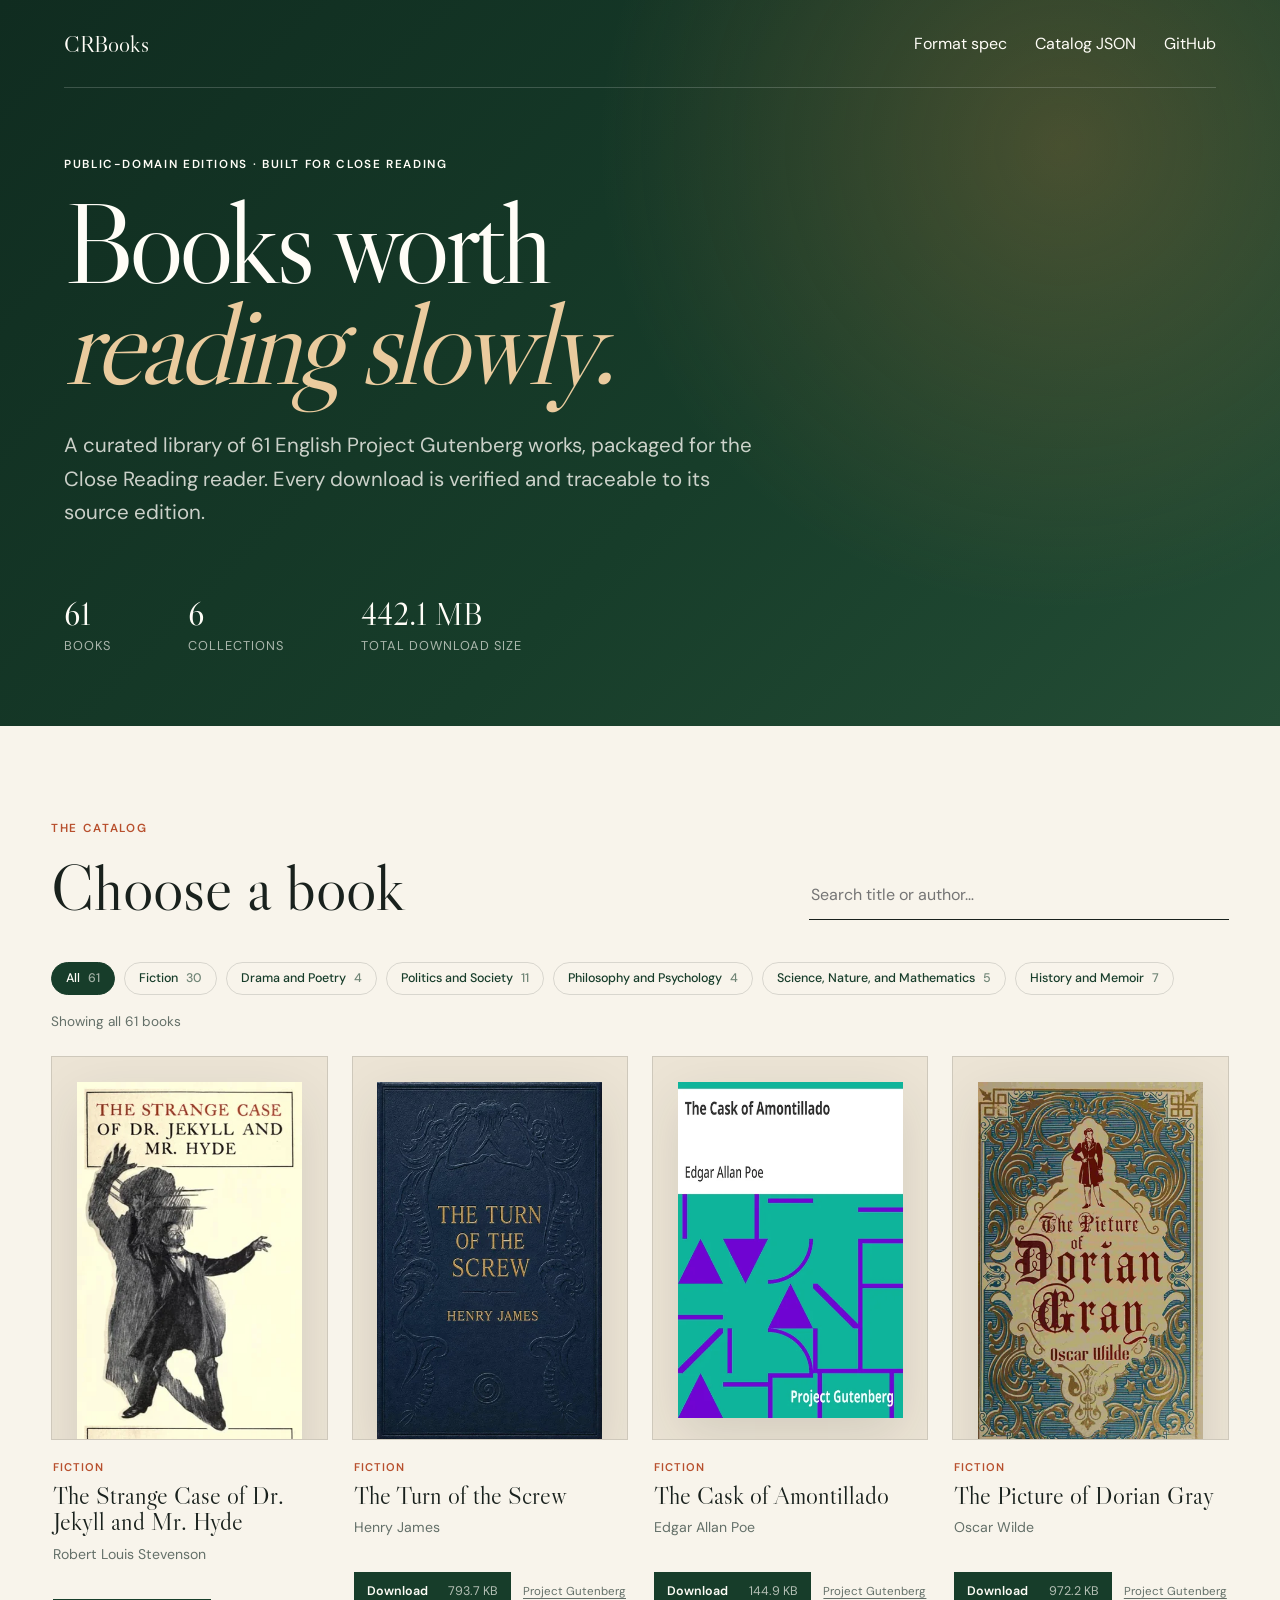
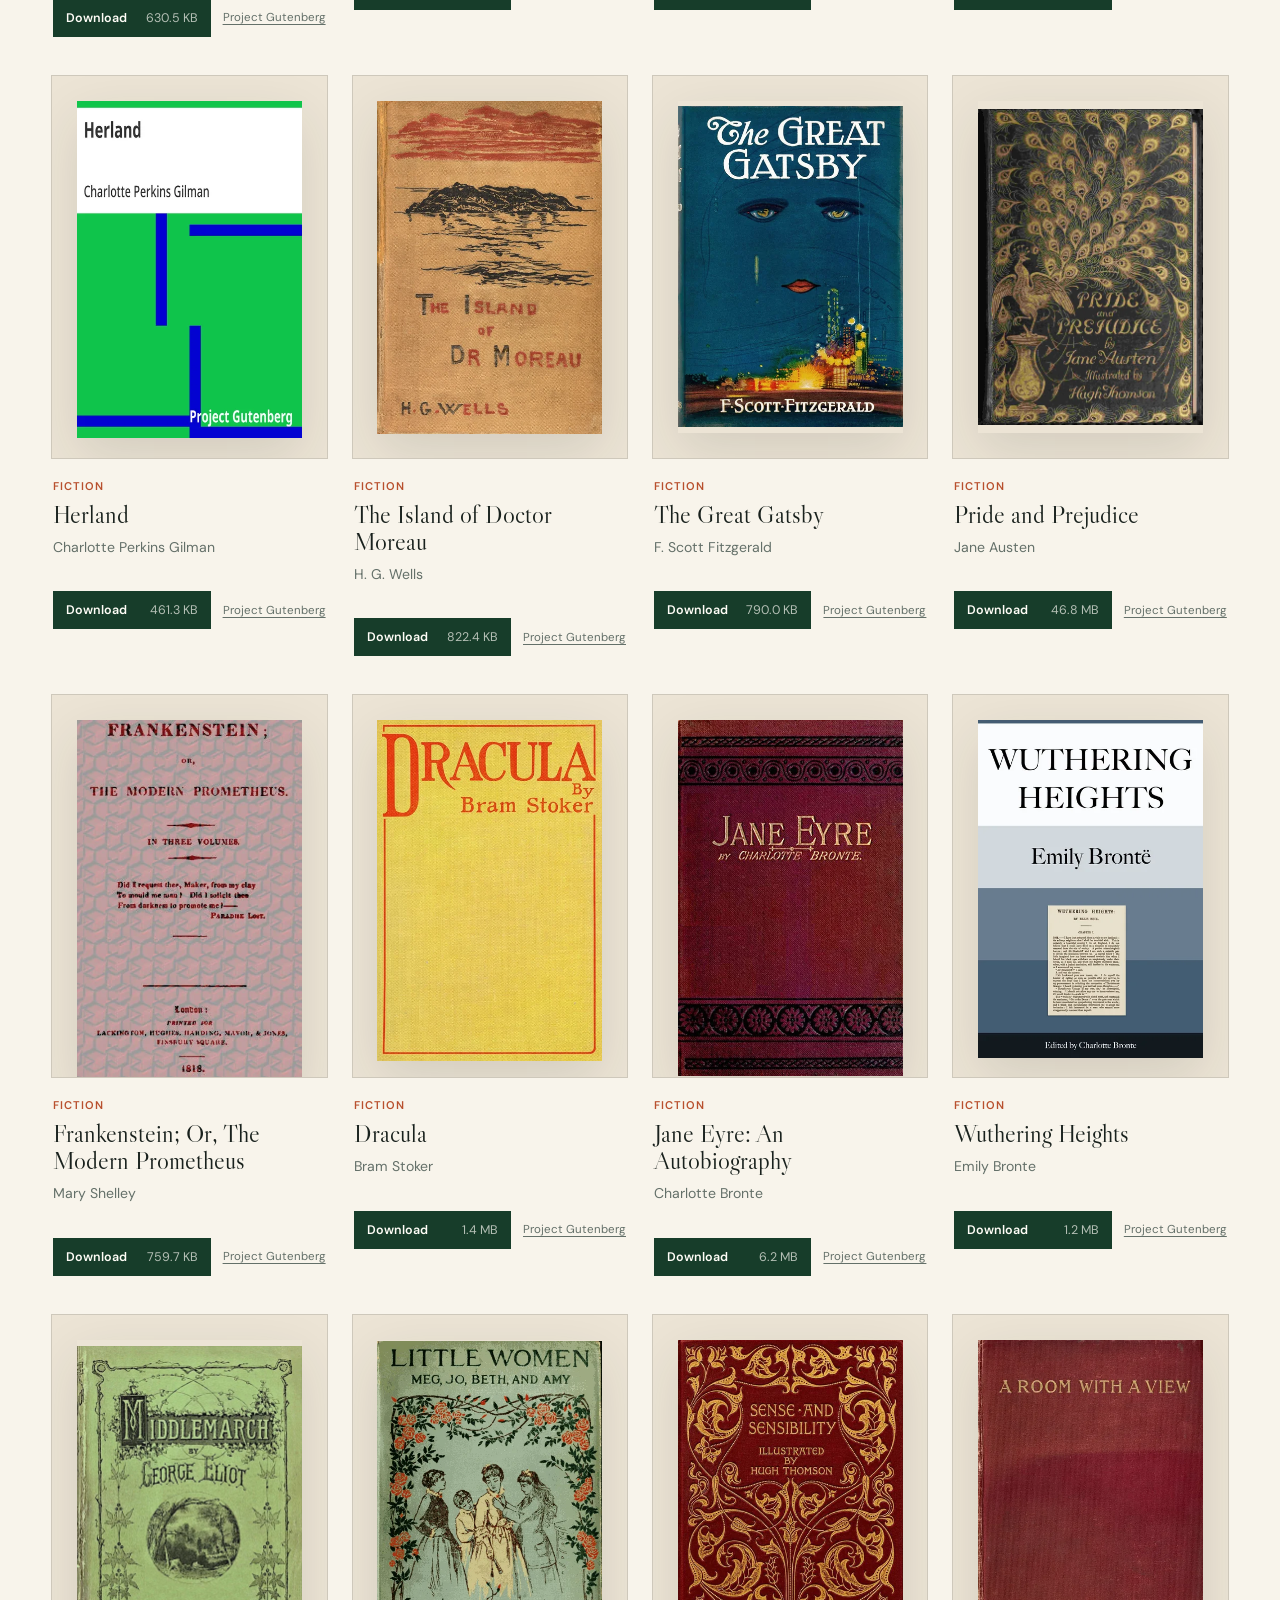
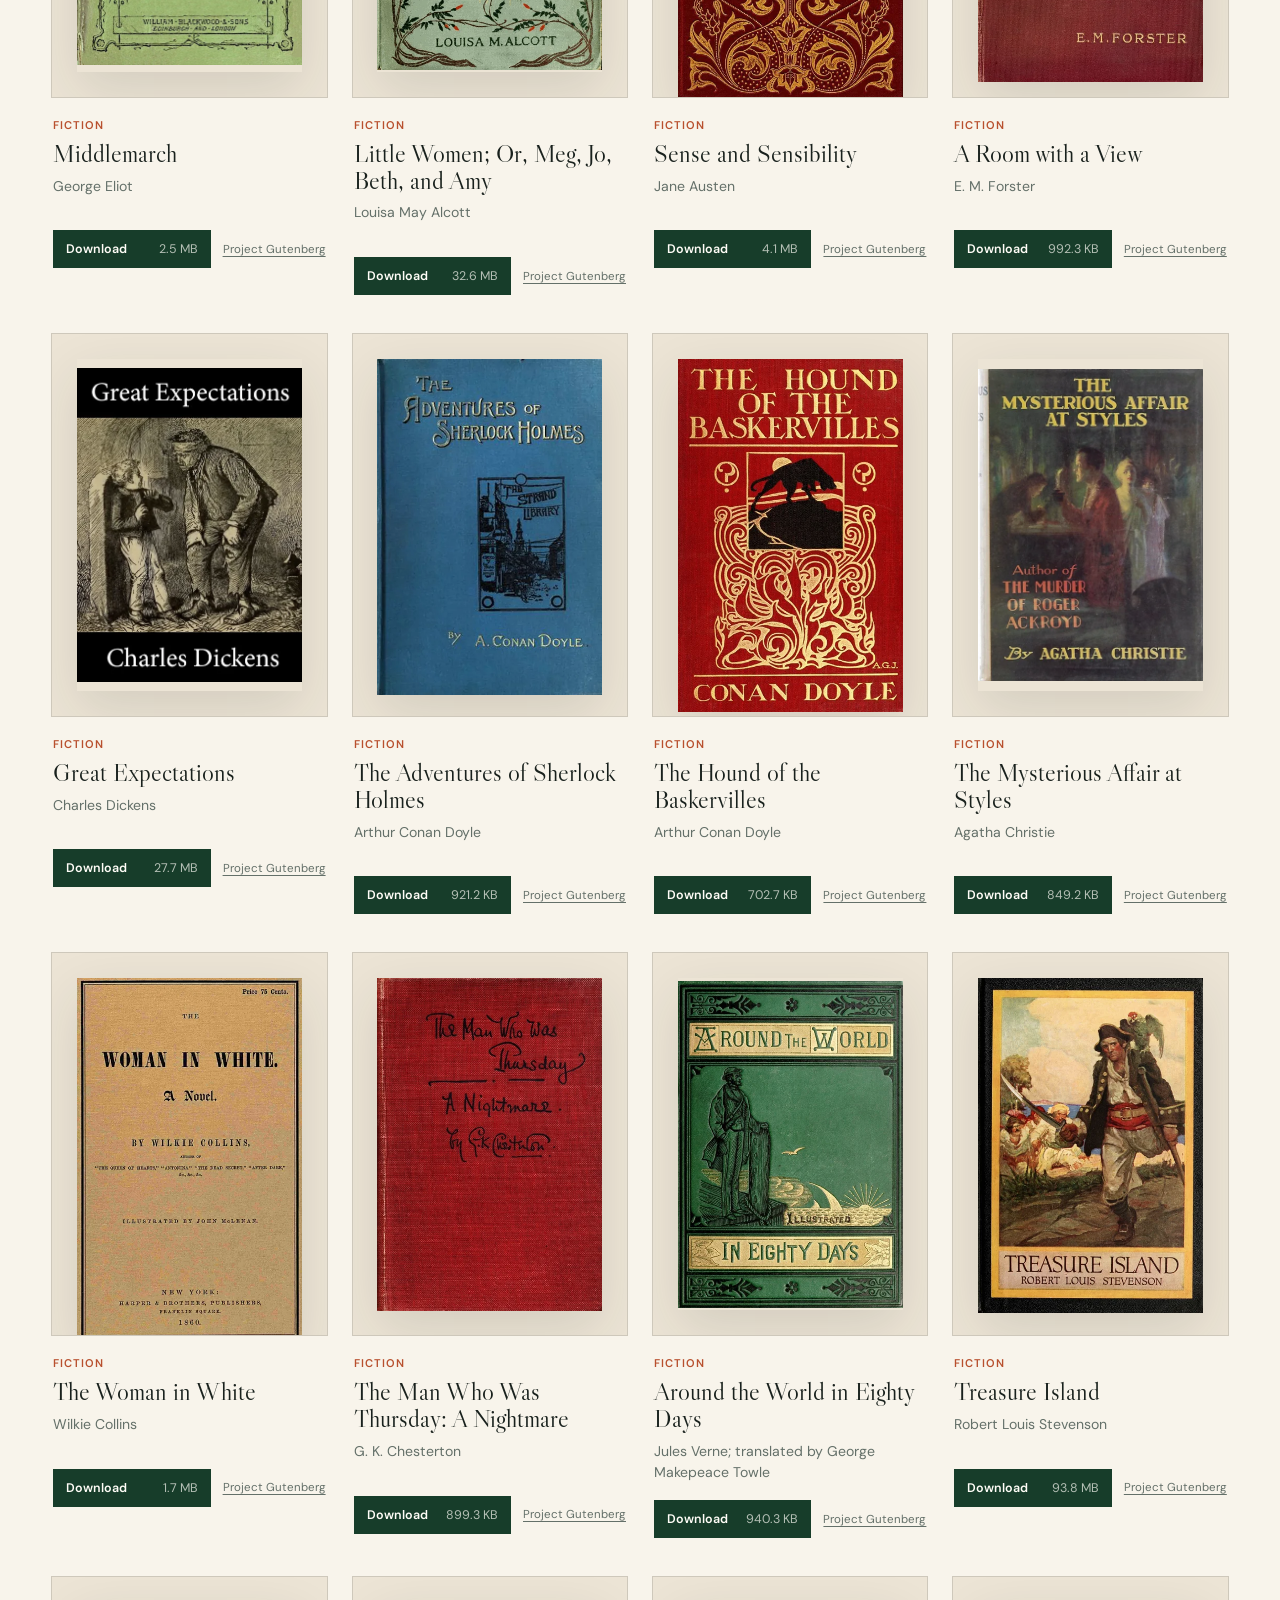
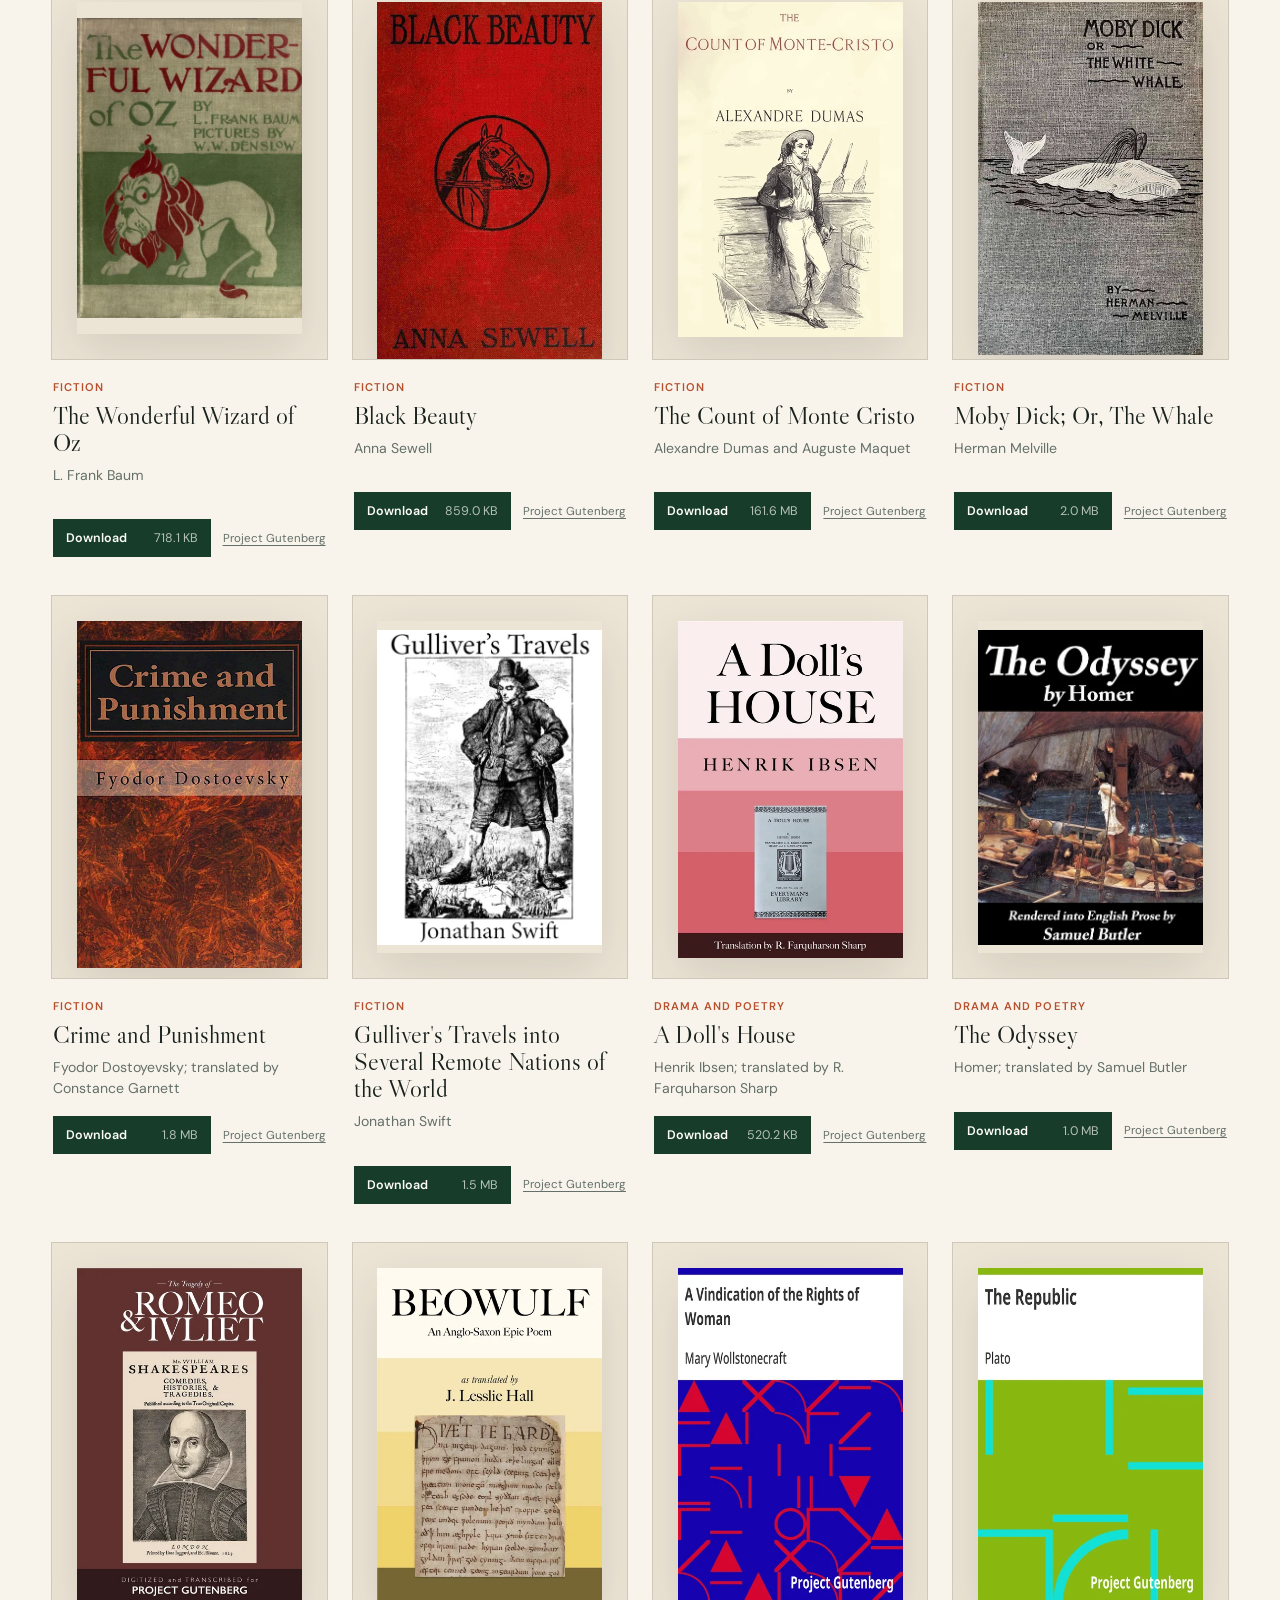
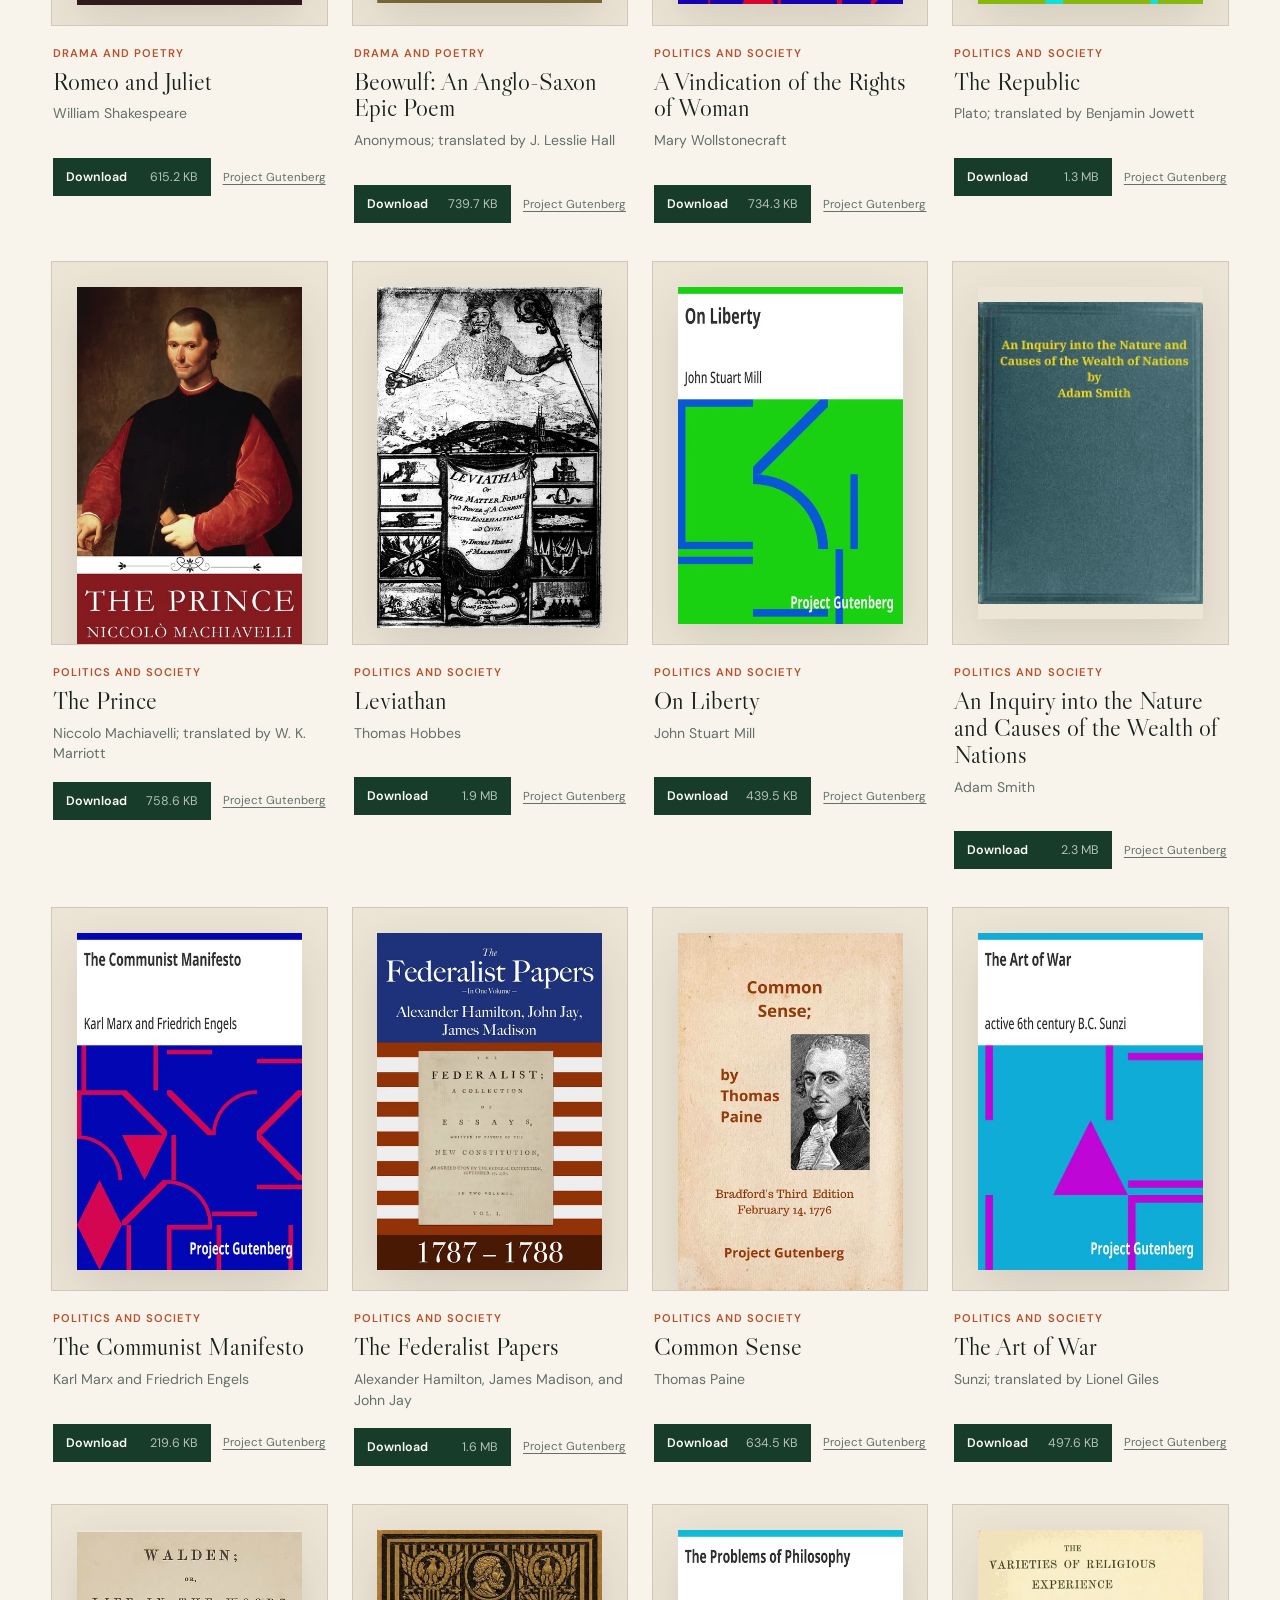
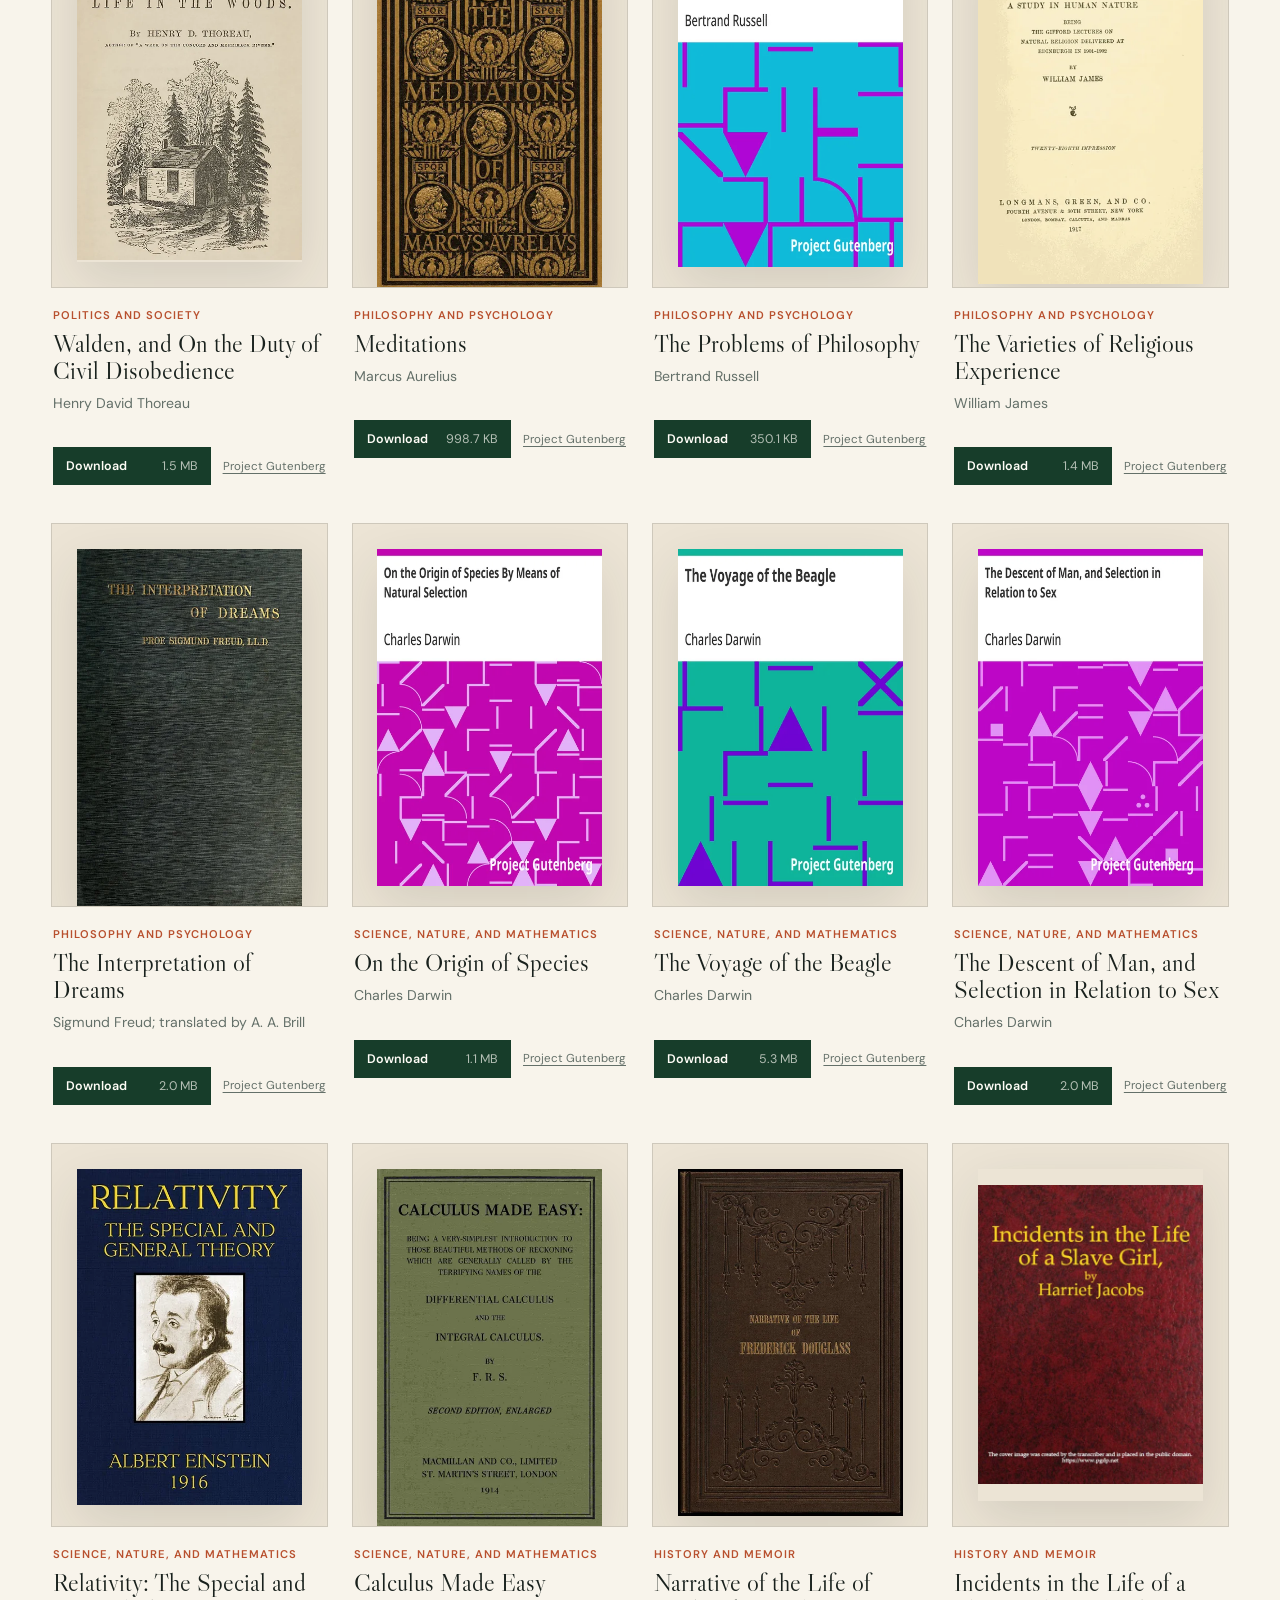
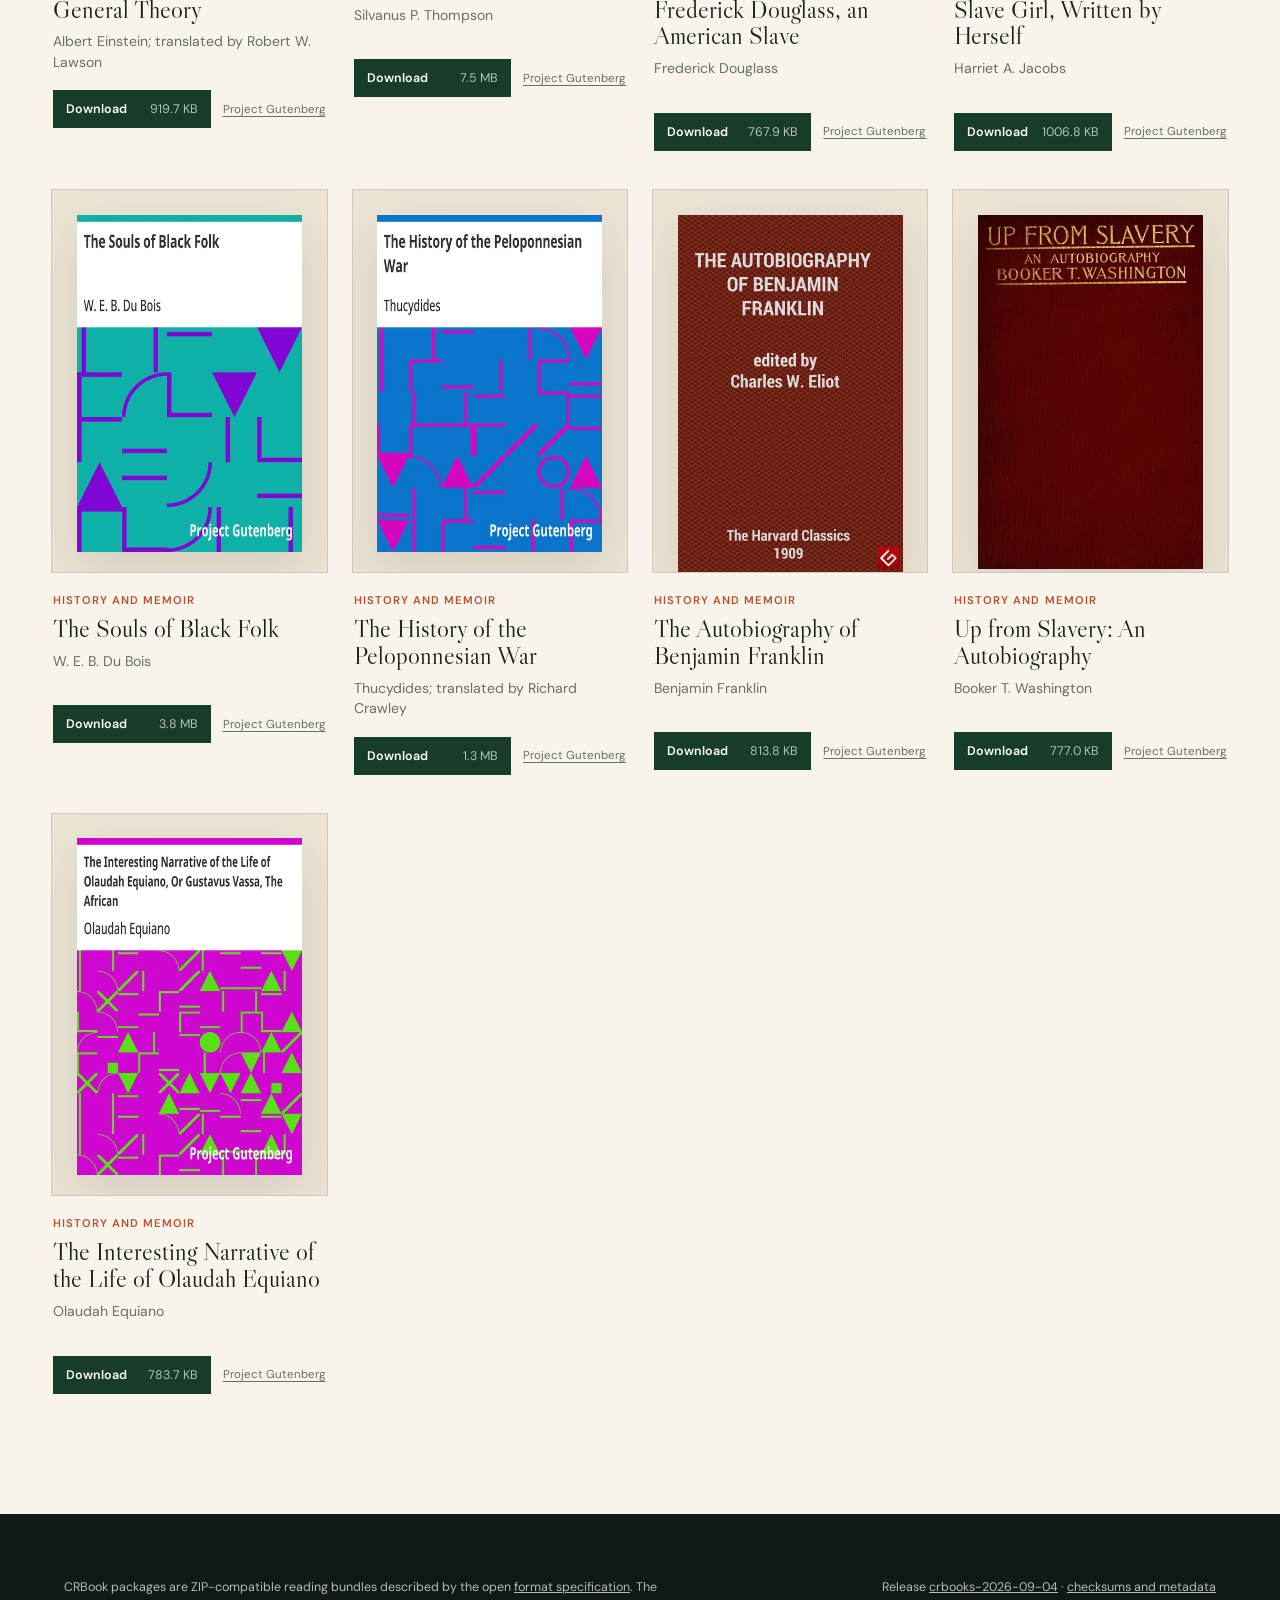
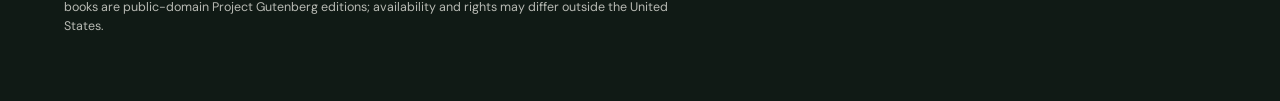
==== commit 6db24c80: "feat(site): publish the CRBook format spec Generate a responsive HTML specification and exact Markdo" ====
--- a/docs/index.html
+++ b/docs/index.html
@@ -12,6 +12,7 @@
     <nav class="topbar" aria-label="Primary">
       <a class="wordmark" href="./">CRBooks</a>
       <div>
+        <a href="spec/">Format spec</a>
         <a href="catalog.json">Catalog JSON</a>
         <a href="https://github.com/rahuldave/crbooks">GitHub</a>
       </div>
@@ -970,7 +971,7 @@
   </main>
 
   <footer>
-    <p>CRBook packages are ZIP-compatible reading bundles. The books are public-domain Project Gutenberg editions; availability and rights may differ outside the United States.</p>
+    <p>CRBook packages are ZIP-compatible reading bundles described by the open <a href="spec/">format specification</a>. The books are public-domain Project Gutenberg editions; availability and rights may differ outside the United States.</p>
     <p>Release <a href="https://github.com/rahuldave/crbooks/releases/tag/crbooks-2026-09-04">crbooks-2026-09-04</a> · <a href="catalog.json">checksums and metadata</a></p>
   </footer>
   <script src="app.js" defer></script>
--- a/docs/styles.css
+++ b/docs/styles.css
@@ -44,8 +44,9 @@
   border-bottom: 1px solid rgba(255, 255, 255, 0.18);
 }
 
-.topbar > div { display: flex; gap: 28px; }
+.topbar > div { display: flex; justify-content: flex-end; gap: 28px; }
 .topbar a { text-decoration: none; }
+.topbar a:hover, .topbar a[aria-current="page"] { color: #eacb9e; }
 .wordmark { font-family: "Libre Caslon Display", Georgia, serif; font-size: 1.45rem; }
 
 .hero-copy { align-self: center; max-width: 960px; padding: 68px 0; }
@@ -108,6 +109,52 @@
 .source { color: var(--muted); font-size: 0.72rem; text-underline-offset: 3px; }
 .empty-state { padding: 70px 0; font: 400 2rem "Libre Caslon Display", Georgia, serif; text-align: center; }
 
+.spec-hero {
+  color: var(--white);
+  background:
+    radial-gradient(circle at 78% 12%, rgba(197, 127, 63, 0.25), transparent 25rem),
+    linear-gradient(135deg, #102c20, var(--green) 62%, #244d35);
+  padding: 0 max(5vw, 28px);
+}
+.spec-hero-copy { max-width: 1000px; padding: 72px 0 84px; }
+.spec-hero h1 { max-width: 820px; margin: 0; font: 400 clamp(3.6rem, 8vw, 7.5rem)/0.92 "Libre Caslon Display", Georgia, serif; letter-spacing: -0.04em; }
+.spec-lede { max-width: 760px; margin: 30px 0 0; color: rgba(255, 253, 247, 0.78); font-size: clamp(1rem, 2vw, 1.2rem); line-height: 1.65; }
+.spec-lede code { color: var(--white); }
+.spec-actions { display: flex; align-items: center; gap: 24px; margin-top: 34px; font-size: 0.84rem; }
+.spec-actions a { text-underline-offset: 4px; }
+.spec-action-primary { padding: 12px 16px; color: var(--green); background: #eacb9e; text-decoration: none; font-weight: 600; }
+.spec-action-primary:hover { color: var(--white); background: var(--rust); }
+
+.spec-main { max-width: none; margin: 0; padding: 0; }
+.spec-layout { display: grid; grid-template-columns: minmax(180px, 250px) minmax(0, 820px); justify-content: center; gap: clamp(48px, 8vw, 120px); max-width: 1380px; margin: 0 auto; padding: 84px max(5vw, 28px) 120px; }
+.spec-sidebar { min-width: 0; }
+.spec-toc { position: sticky; top: 28px; padding-top: 8px; color: var(--muted); font-size: 0.78rem; line-height: 1.45; }
+.spec-toc > p { margin: 0 0 16px; color: var(--rust); font-weight: 600; text-transform: uppercase; letter-spacing: 0.12em; }
+.spec-toc ul { margin: 0; padding: 0; list-style: none; }
+.spec-toc ul ul { padding-left: 14px; }
+.spec-toc li { margin: 8px 0; }
+.spec-toc a { text-decoration: none; }
+.spec-toc a:hover { color: var(--rust); }
+
+.spec-content { min-width: 0; font-size: 1rem; line-height: 1.75; overflow-wrap: anywhere; }
+.spec-content h2 { margin: 2.2em 0 0.6em; font: 400 clamp(2.2rem, 5vw, 3.5rem)/1 "Libre Caslon Display", Georgia, serif; letter-spacing: -0.025em; }
+.spec-content h2:first-child { margin-top: 0; }
+.spec-content h3 { margin: 2em 0 0.7em; font: 400 1.65rem/1.15 "Libre Caslon Display", Georgia, serif; }
+.spec-content h4 { margin: 1.8em 0 0.6em; font-size: 1rem; }
+.spec-content p, .spec-content ul, .spec-content ol { margin: 0 0 1.15em; }
+.spec-content li + li { margin-top: 0.36em; }
+.spec-content a { color: var(--rust); text-underline-offset: 3px; }
+.spec-content .headerlink { margin-left: 0.28em; color: var(--muted); text-decoration: none; opacity: 0; }
+.spec-content h2:hover .headerlink, .spec-content h3:hover .headerlink, .spec-content .headerlink:focus { opacity: 1; }
+.spec-content blockquote { margin: 0 0 2em; padding: 20px 24px; color: var(--green); background: var(--green-soft); border-left: 4px solid var(--green); }
+.spec-content blockquote p:last-child { margin-bottom: 0; }
+.spec-content code { padding: 0.12em 0.3em; background: var(--paper-deep); border-radius: 3px; font-size: 0.88em; }
+.spec-content pre { max-width: 100%; margin: 1.4em 0 2em; padding: 20px; overflow-x: auto; color: #edf4ed; background: #15251d; border-radius: 4px; line-height: 1.55; }
+.spec-content pre code, footer code { padding: 0; color: inherit; background: transparent; }
+.spec-content table { display: block; width: 100%; margin: 1.5em 0 2.2em; overflow-x: auto; border-collapse: collapse; }
+.spec-content th, .spec-content td { min-width: 150px; padding: 11px 13px; text-align: left; vertical-align: top; border: 1px solid var(--line); }
+.spec-content th { color: var(--green); background: var(--green-soft); }
+
 footer { display: flex; justify-content: space-between; gap: 40px; padding: 52px max(5vw, 28px); color: rgba(255, 253, 247, 0.7); background: #101a15; font-size: 0.78rem; line-height: 1.55; }
 footer p { max-width: 620px; }
 
@@ -115,7 +162,8 @@
 
 @media (max-width: 720px) {
   .hero { min-height: 610px; }
-  .topbar > div { gap: 15px; font-size: 0.82rem; }
+  .topbar { gap: 18px; }
+  .topbar > div { flex-wrap: wrap; gap: 8px 15px; font-size: 0.82rem; }
   .catalog-heading { align-items: stretch; flex-direction: column; }
   .search input { width: 100%; }
   .stats { gap: 24px; }
@@ -124,6 +172,12 @@
   .book-card h3 { font-size: 1.2rem; }
   .card-actions { grid-template-columns: 1fr; }
   .source { padding-left: 2px; }
+  .spec-hero-copy { padding: 56px 0 64px; }
+  .spec-hero h1 { font-size: clamp(3.2rem, 15vw, 5rem); }
+  .spec-actions { align-items: flex-start; flex-direction: column; gap: 16px; }
+  .spec-layout { grid-template-columns: 1fr; gap: 48px; padding-top: 58px; }
+  .spec-toc { position: static; }
+  .spec-content h2 { font-size: 2.35rem; }
   footer { flex-direction: column; }
 }
 
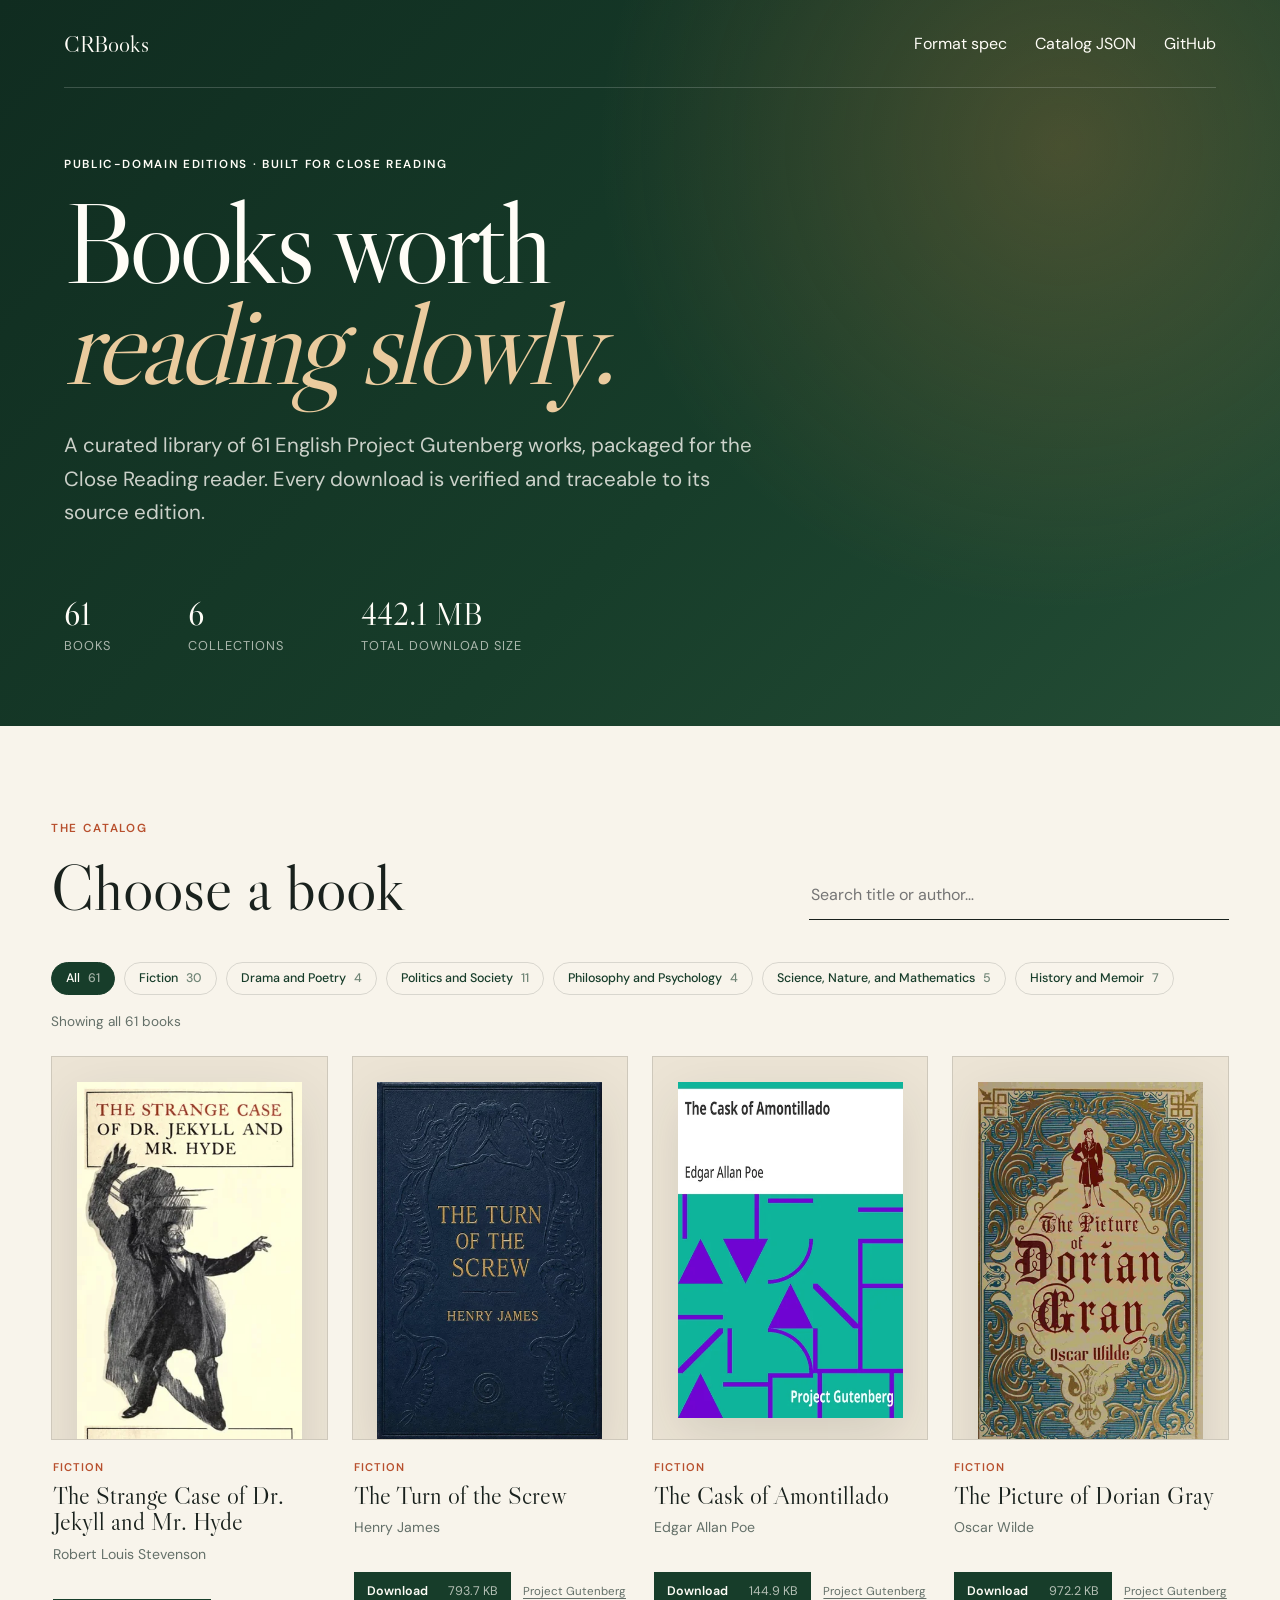
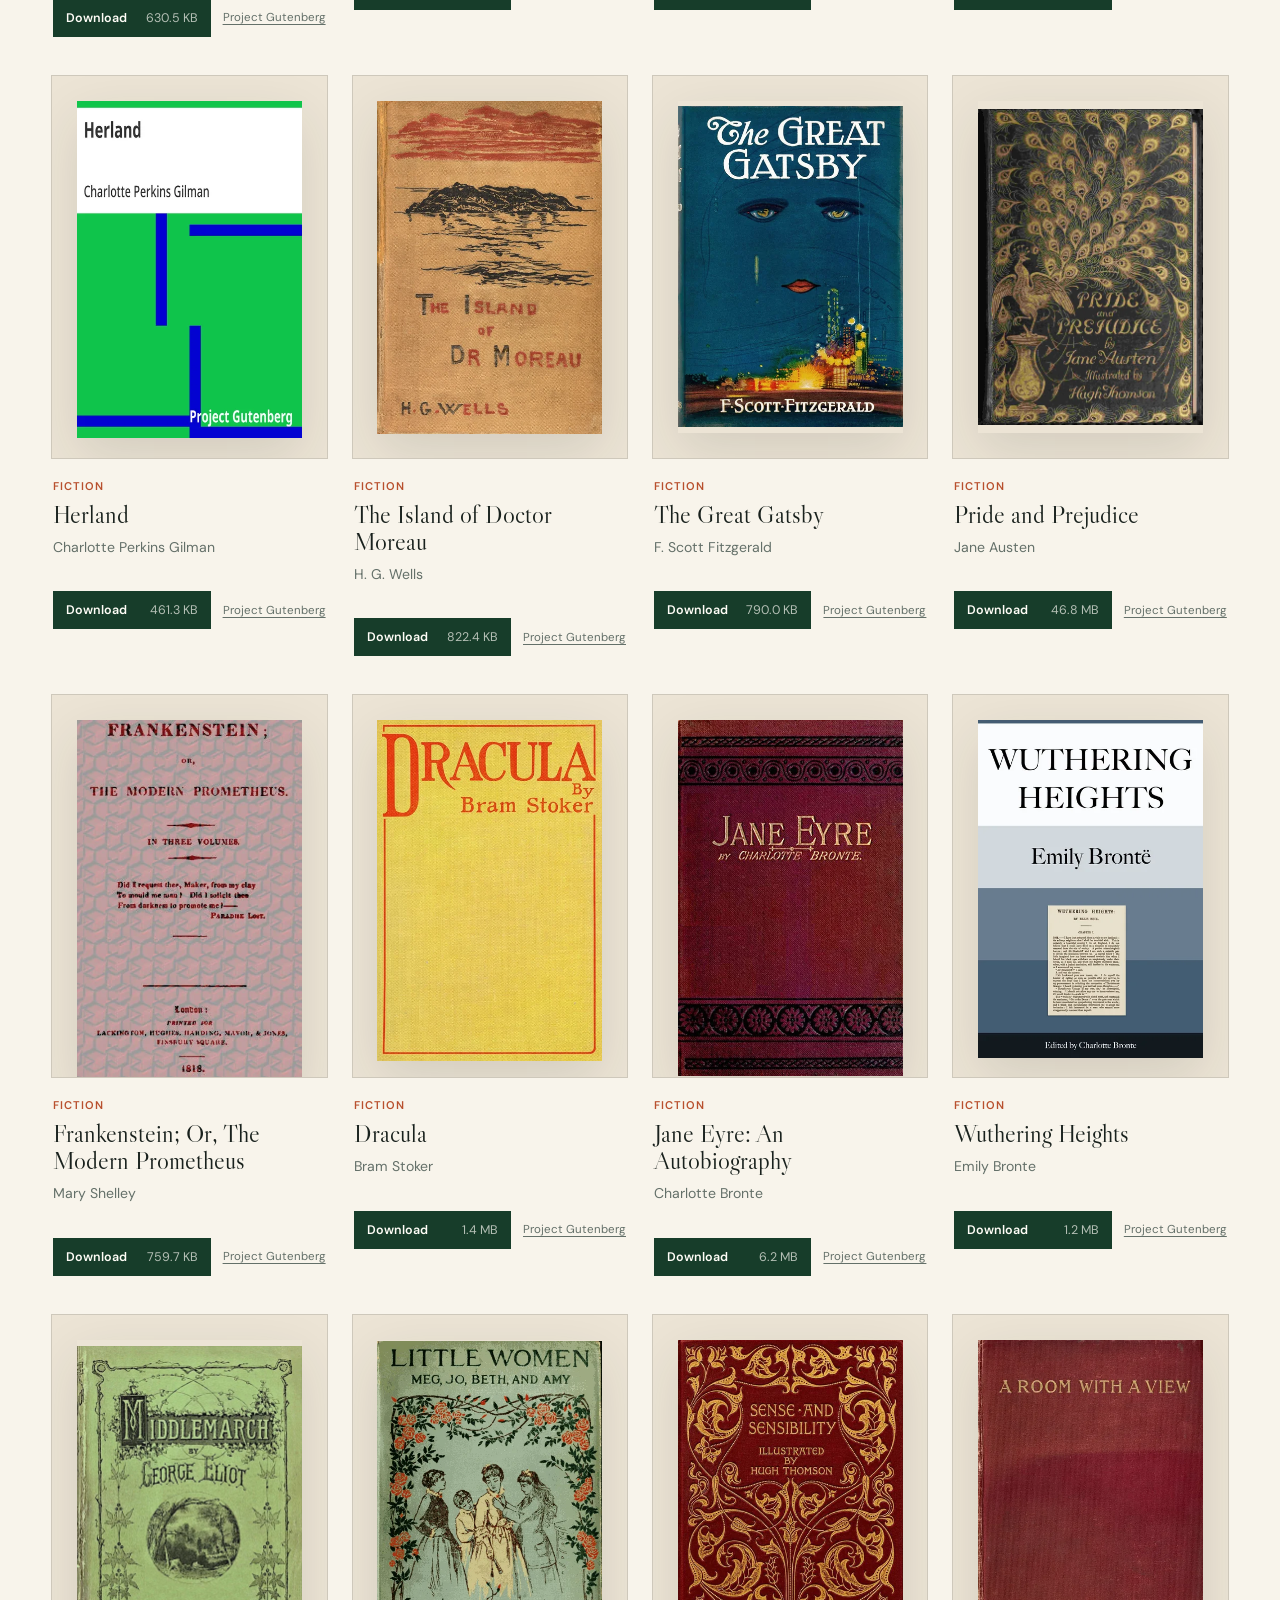
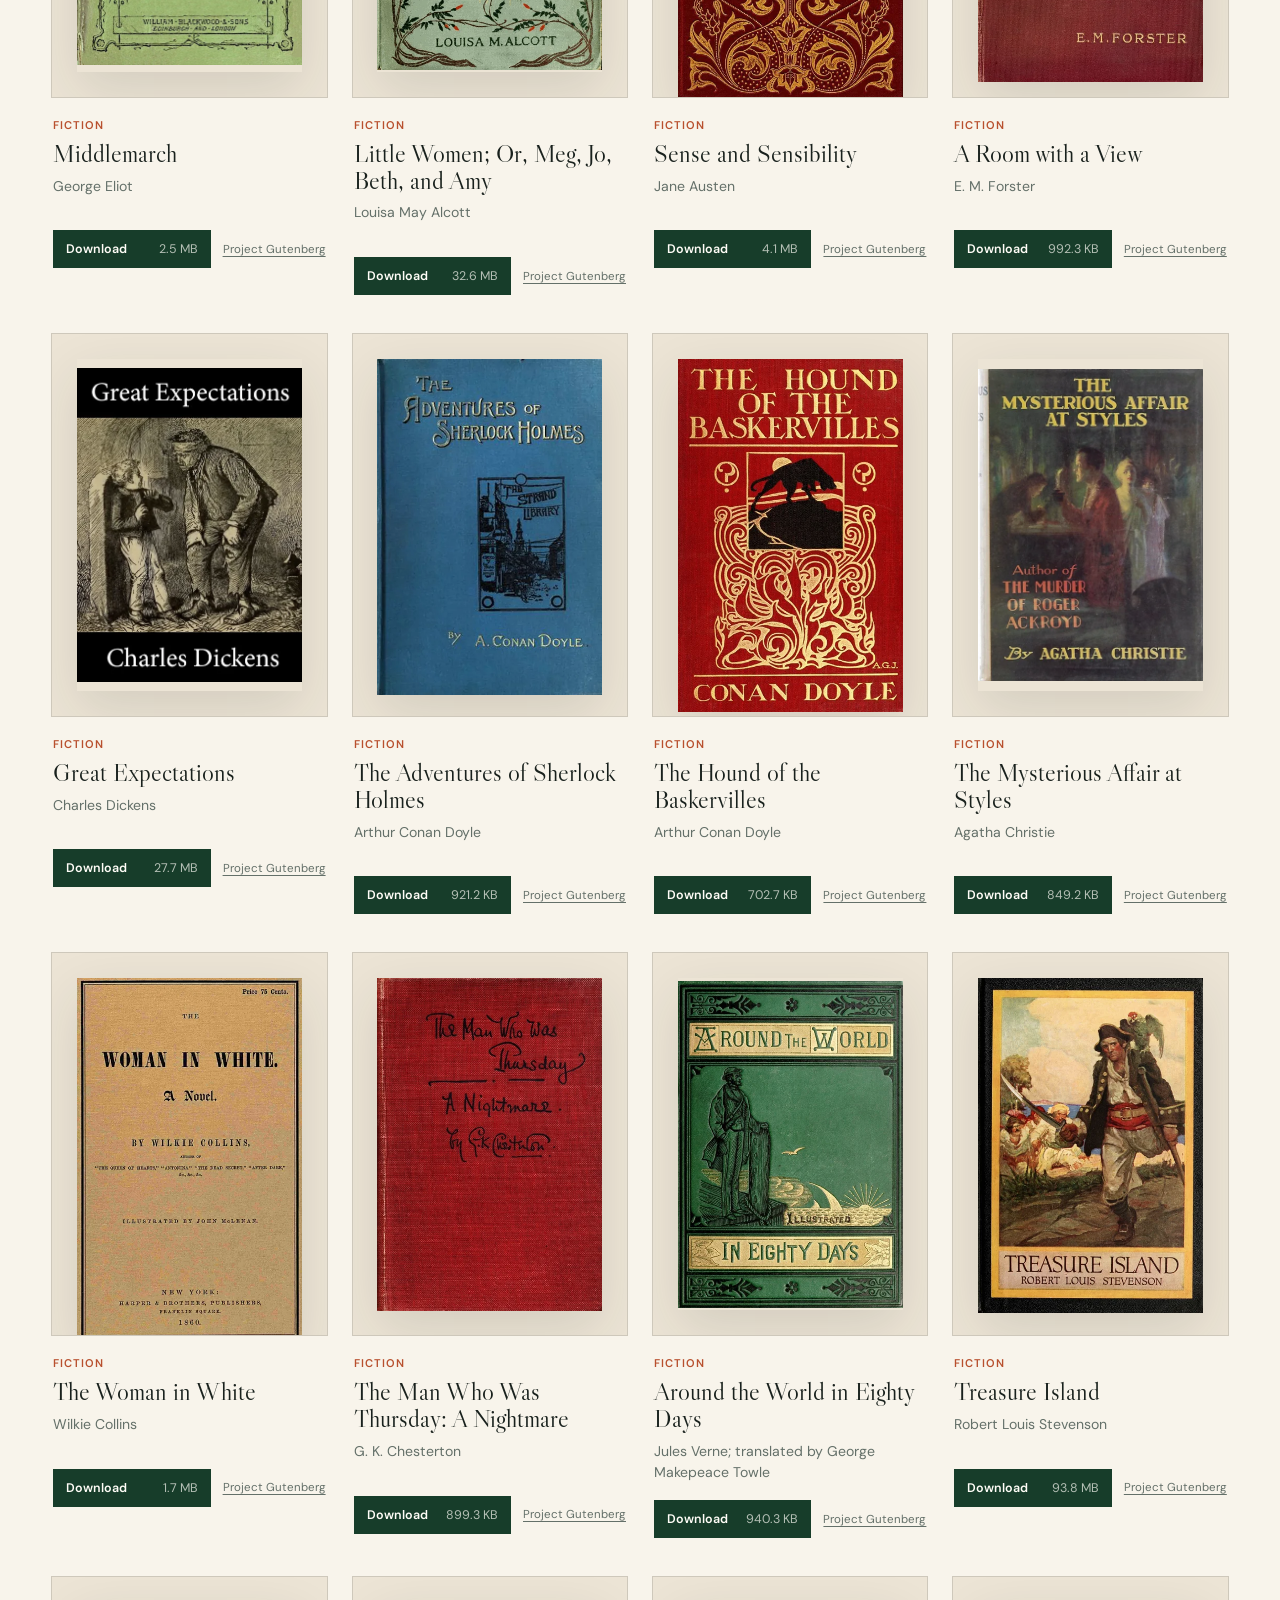
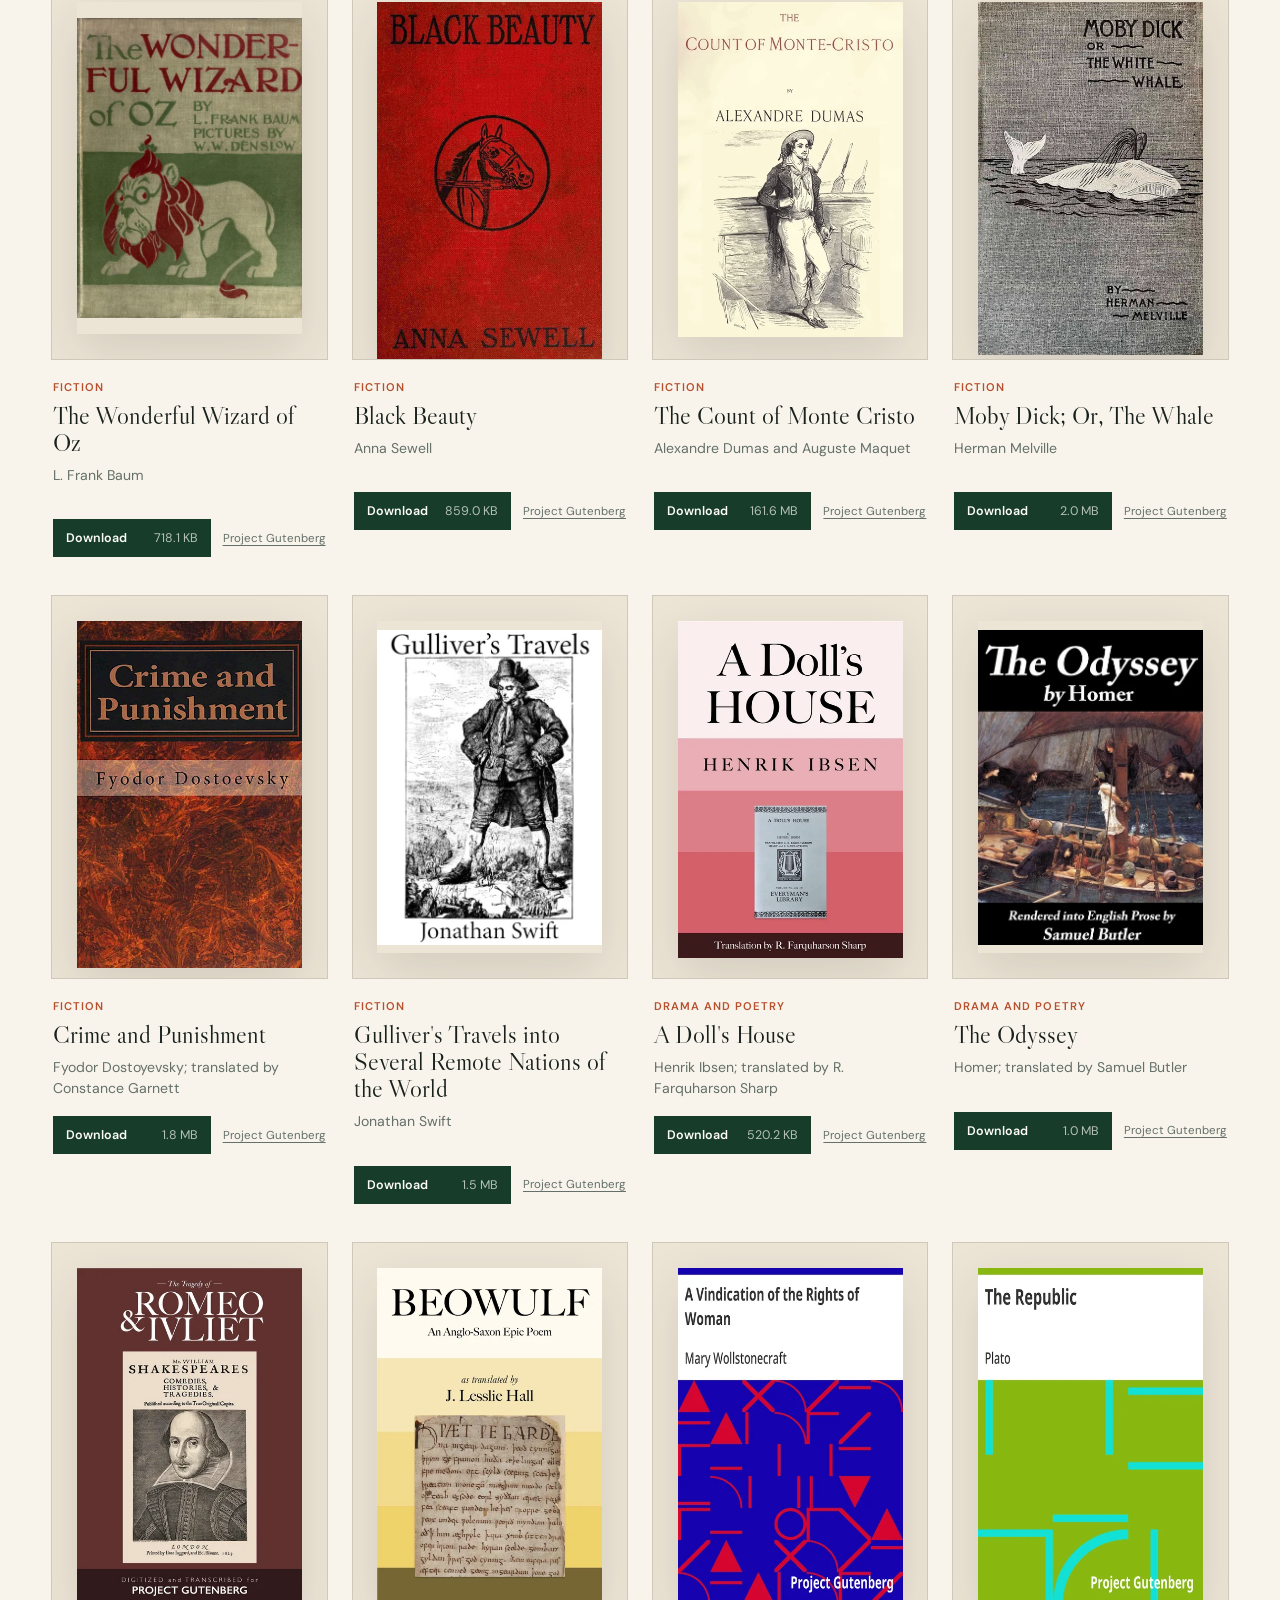
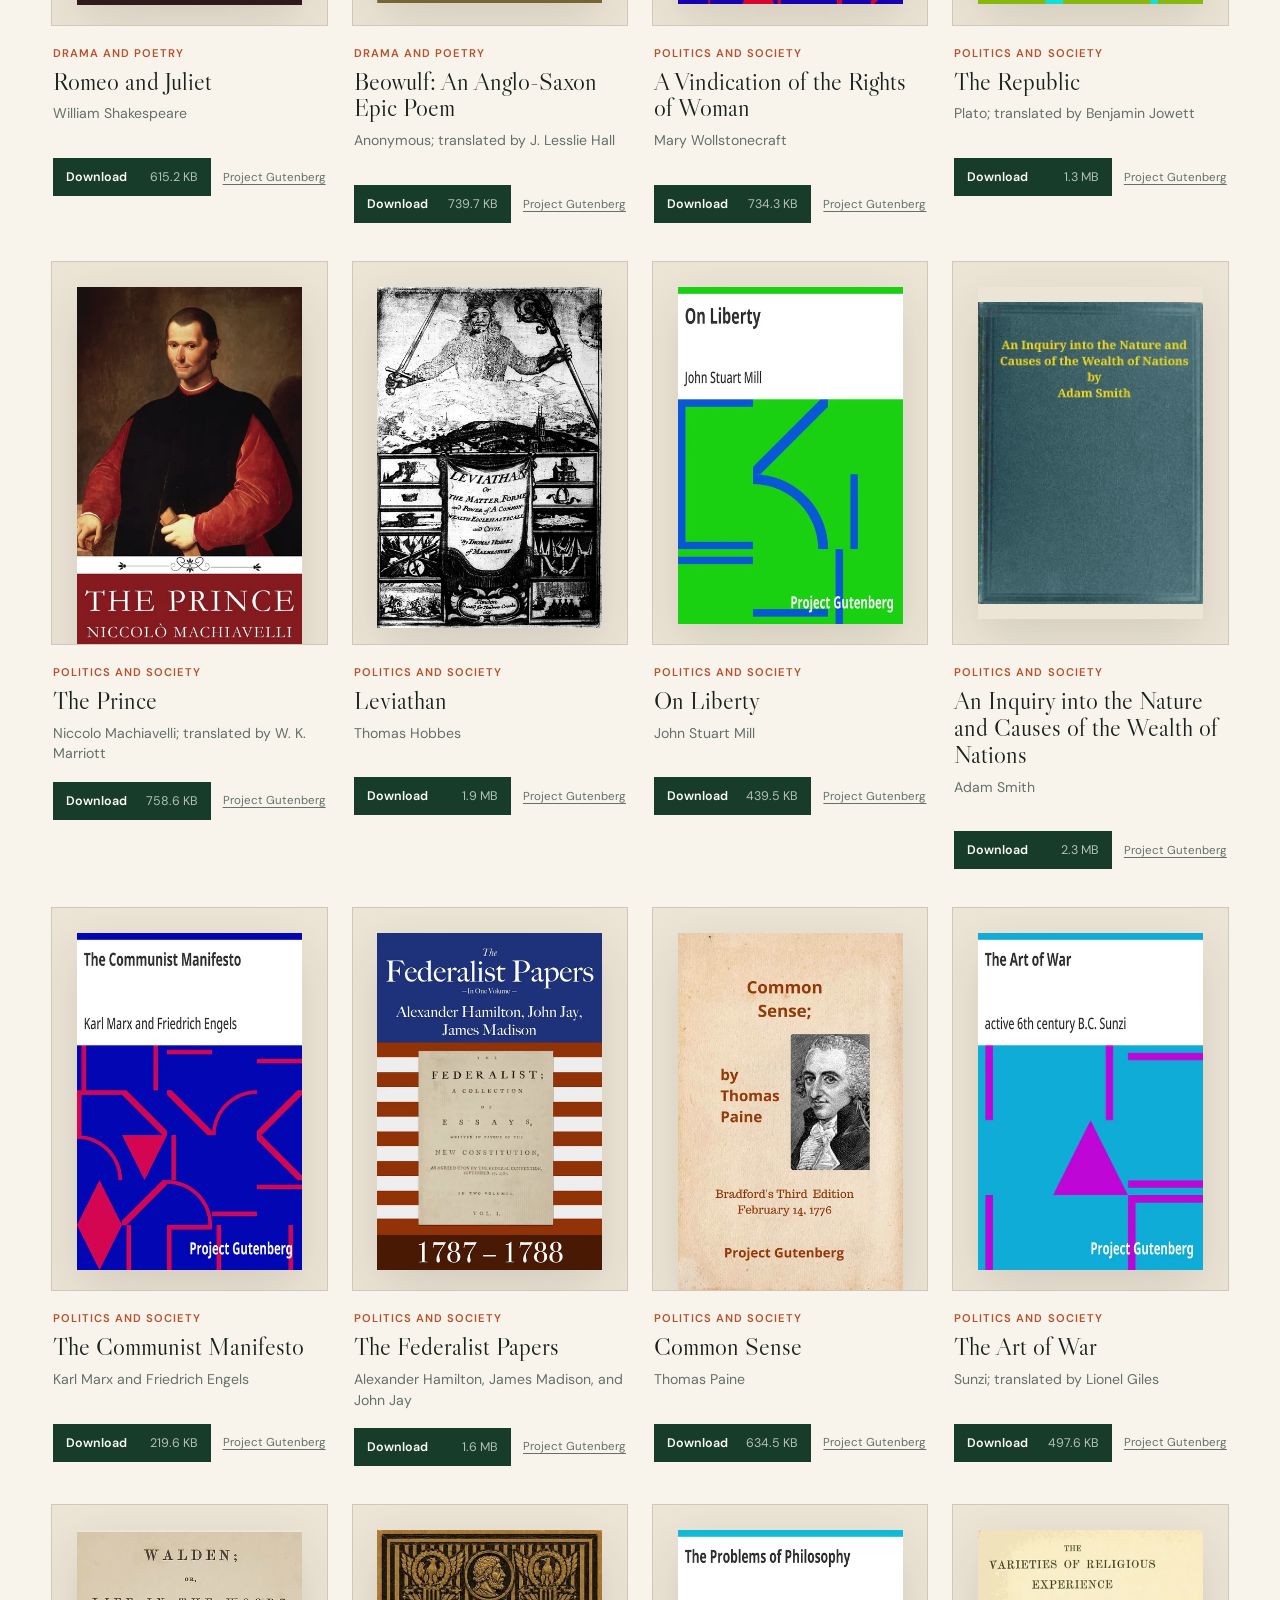
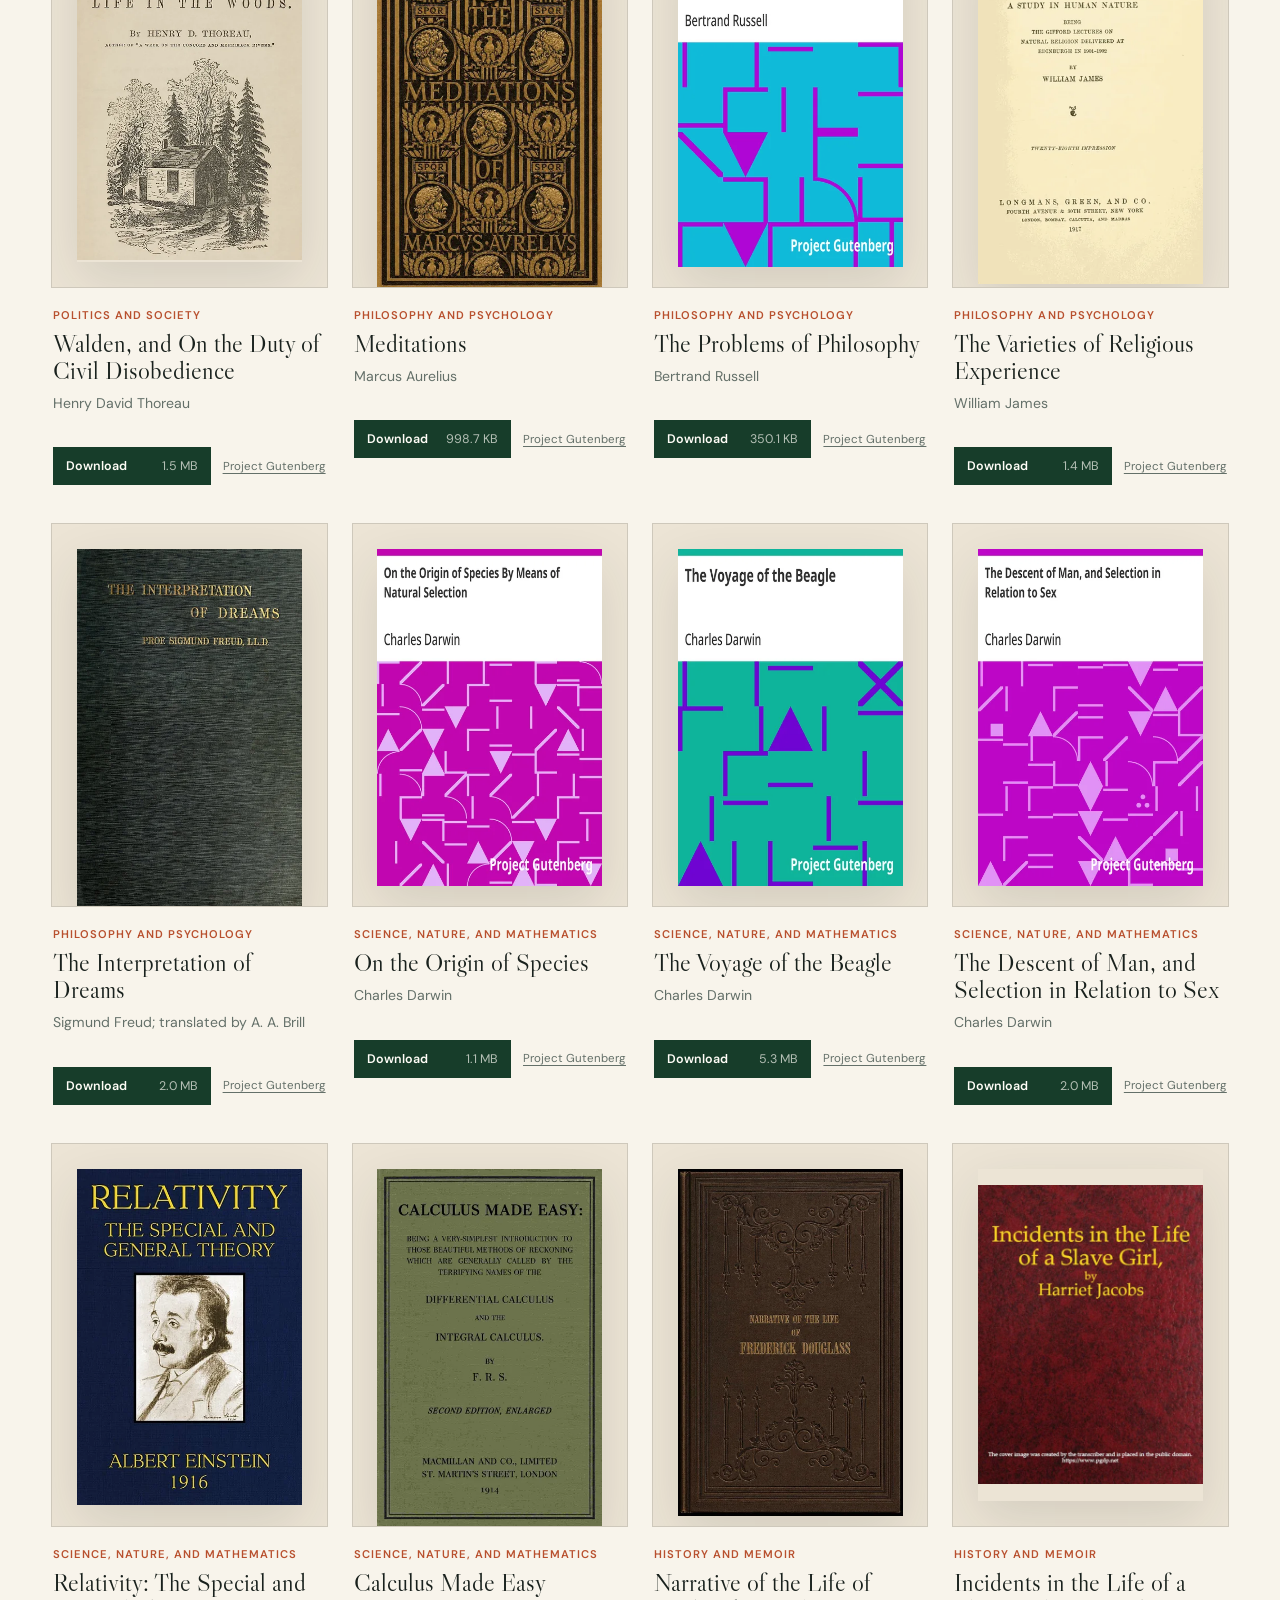
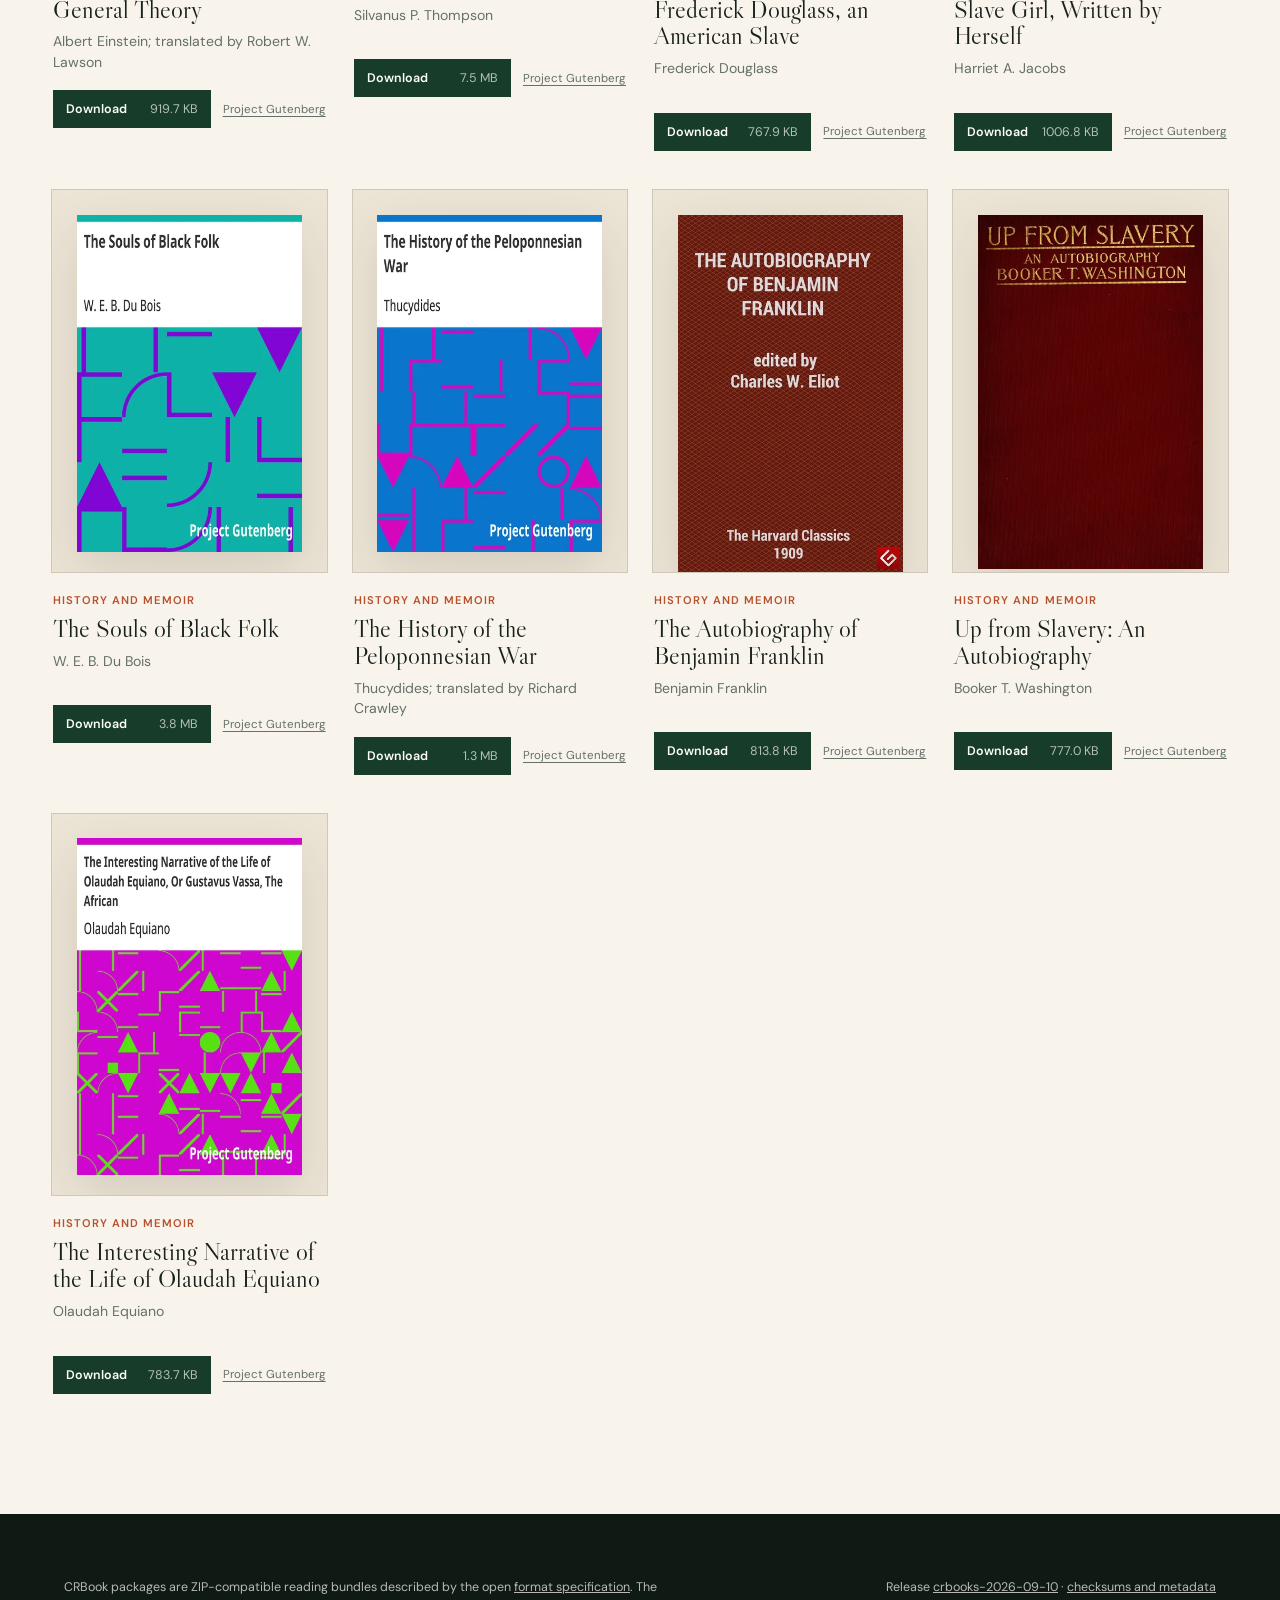
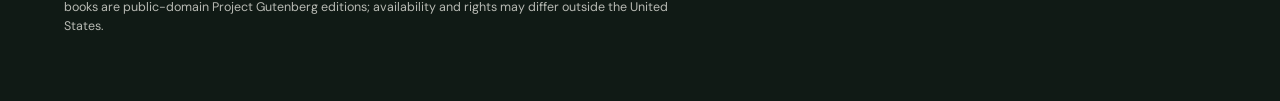
==== commit 8715d75f: "fix(catalog): publish corrected Gutenberg bundles Point the public catalog at the crbooks-2026-09-10" ====
--- a/docs/index.html
+++ b/docs/index.html
@@ -61,7 +61,7 @@
           <h3>The Strange Case of Dr. Jekyll and Mr. Hyde</h3>
           <p class="author">Robert Louis Stevenson</p>
           <div class="card-actions">
-            <a class="download" href="https://github.com/rahuldave/crbooks/releases/download/crbooks-2026-09-04/43_the_strange_case_of_dr_jekyll_and_mr_hyde.crbook">Download <span>630.5 KB</span></a>
+            <a class="download" href="https://github.com/rahuldave/crbooks/releases/download/crbooks-2026-09-10/43_the_strange_case_of_dr_jekyll_and_mr_hyde.crbook">Download <span>630.5 KB</span></a>
             <a class="source" href="https://www.gutenberg.org/ebooks/43">Project Gutenberg</a>
           </div>
         </div>
@@ -76,7 +76,7 @@
           <h3>The Turn of the Screw</h3>
           <p class="author">Henry James</p>
           <div class="card-actions">
-            <a class="download" href="https://github.com/rahuldave/crbooks/releases/download/crbooks-2026-09-04/209_the_turn_of_the_screw.crbook">Download <span>793.7 KB</span></a>
+            <a class="download" href="https://github.com/rahuldave/crbooks/releases/download/crbooks-2026-09-10/209_the_turn_of_the_screw.crbook">Download <span>793.7 KB</span></a>
             <a class="source" href="https://www.gutenberg.org/ebooks/209">Project Gutenberg</a>
           </div>
         </div>
@@ -91,7 +91,7 @@
           <h3>The Cask of Amontillado</h3>
           <p class="author">Edgar Allan Poe</p>
           <div class="card-actions">
-            <a class="download" href="https://github.com/rahuldave/crbooks/releases/download/crbooks-2026-09-04/1063_the_cask_of_amontillado.crbook">Download <span>144.9 KB</span></a>
+            <a class="download" href="https://github.com/rahuldave/crbooks/releases/download/crbooks-2026-09-10/1063_the_cask_of_amontillado.crbook">Download <span>144.9 KB</span></a>
             <a class="source" href="https://www.gutenberg.org/ebooks/1063">Project Gutenberg</a>
           </div>
         </div>
@@ -106,7 +106,7 @@
           <h3>The Picture of Dorian Gray</h3>
           <p class="author">Oscar Wilde</p>
           <div class="card-actions">
-            <a class="download" href="https://github.com/rahuldave/crbooks/releases/download/crbooks-2026-09-04/174_the_picture_of_dorian_gray.crbook">Download <span>972.2 KB</span></a>
+            <a class="download" href="https://github.com/rahuldave/crbooks/releases/download/crbooks-2026-09-10/174_the_picture_of_dorian_gray.crbook">Download <span>972.2 KB</span></a>
             <a class="source" href="https://www.gutenberg.org/ebooks/174">Project Gutenberg</a>
           </div>
         </div>
@@ -121,7 +121,7 @@
           <h3>Herland</h3>
           <p class="author">Charlotte Perkins Gilman</p>
           <div class="card-actions">
-            <a class="download" href="https://github.com/rahuldave/crbooks/releases/download/crbooks-2026-09-04/32_herland.crbook">Download <span>461.3 KB</span></a>
+            <a class="download" href="https://github.com/rahuldave/crbooks/releases/download/crbooks-2026-09-10/32_herland.crbook">Download <span>461.3 KB</span></a>
             <a class="source" href="https://www.gutenberg.org/ebooks/32">Project Gutenberg</a>
           </div>
         </div>
@@ -136,7 +136,7 @@
           <h3>The Island of Doctor Moreau</h3>
           <p class="author">H. G. Wells</p>
           <div class="card-actions">
-            <a class="download" href="https://github.com/rahuldave/crbooks/releases/download/crbooks-2026-09-04/159_the_island_of_doctor_moreau.crbook">Download <span>822.4 KB</span></a>
+            <a class="download" href="https://github.com/rahuldave/crbooks/releases/download/crbooks-2026-09-10/159_the_island_of_doctor_moreau.crbook">Download <span>822.4 KB</span></a>
             <a class="source" href="https://www.gutenberg.org/ebooks/159">Project Gutenberg</a>
           </div>
         </div>
@@ -151,7 +151,7 @@
           <h3>The Great Gatsby</h3>
           <p class="author">F. Scott Fitzgerald</p>
           <div class="card-actions">
-            <a class="download" href="https://github.com/rahuldave/crbooks/releases/download/crbooks-2026-09-04/64317_the_great_gatsby.crbook">Download <span>790.0 KB</span></a>
+            <a class="download" href="https://github.com/rahuldave/crbooks/releases/download/crbooks-2026-09-10/64317_the_great_gatsby.crbook">Download <span>790.0 KB</span></a>
             <a class="source" href="https://www.gutenberg.org/ebooks/64317">Project Gutenberg</a>
           </div>
         </div>
@@ -166,7 +166,7 @@
           <h3>Pride and Prejudice</h3>
           <p class="author">Jane Austen</p>
           <div class="card-actions">
-            <a class="download" href="https://github.com/rahuldave/crbooks/releases/download/crbooks-2026-09-04/1342_pride_and_prejudice.crbook">Download <span>46.8 MB</span></a>
+            <a class="download" href="https://github.com/rahuldave/crbooks/releases/download/crbooks-2026-09-10/1342_pride_and_prejudice.crbook">Download <span>46.8 MB</span></a>
             <a class="source" href="https://www.gutenberg.org/ebooks/1342">Project Gutenberg</a>
           </div>
         </div>
@@ -181,7 +181,7 @@
           <h3>Frankenstein; Or, The Modern Prometheus</h3>
           <p class="author">Mary Shelley</p>
           <div class="card-actions">
-            <a class="download" href="https://github.com/rahuldave/crbooks/releases/download/crbooks-2026-09-04/41445_frankenstein_1818.crbook">Download <span>759.7 KB</span></a>
+            <a class="download" href="https://github.com/rahuldave/crbooks/releases/download/crbooks-2026-09-10/41445_frankenstein_1818.crbook">Download <span>759.7 KB</span></a>
             <a class="source" href="https://www.gutenberg.org/ebooks/41445">Project Gutenberg</a>
           </div>
         </div>
@@ -196,7 +196,7 @@
           <h3>Dracula</h3>
           <p class="author">Bram Stoker</p>
           <div class="card-actions">
-            <a class="download" href="https://github.com/rahuldave/crbooks/releases/download/crbooks-2026-09-04/345_dracula.crbook">Download <span>1.4 MB</span></a>
+            <a class="download" href="https://github.com/rahuldave/crbooks/releases/download/crbooks-2026-09-10/345_dracula.crbook">Download <span>1.4 MB</span></a>
             <a class="source" href="https://www.gutenberg.org/ebooks/345">Project Gutenberg</a>
           </div>
         </div>
@@ -211,7 +211,7 @@
           <h3>Jane Eyre: An Autobiography</h3>
           <p class="author">Charlotte Bronte</p>
           <div class="card-actions">
-            <a class="download" href="https://github.com/rahuldave/crbooks/releases/download/crbooks-2026-09-04/1260_jane_eyre.crbook">Download <span>6.2 MB</span></a>
+            <a class="download" href="https://github.com/rahuldave/crbooks/releases/download/crbooks-2026-09-10/1260_jane_eyre.crbook">Download <span>6.2 MB</span></a>
             <a class="source" href="https://www.gutenberg.org/ebooks/1260">Project Gutenberg</a>
           </div>
         </div>
@@ -226,7 +226,7 @@
           <h3>Wuthering Heights</h3>
           <p class="author">Emily Bronte</p>
           <div class="card-actions">
-            <a class="download" href="https://github.com/rahuldave/crbooks/releases/download/crbooks-2026-09-04/768_wuthering_heights.crbook">Download <span>1.2 MB</span></a>
+            <a class="download" href="https://github.com/rahuldave/crbooks/releases/download/crbooks-2026-09-10/768_wuthering_heights.crbook">Download <span>1.2 MB</span></a>
             <a class="source" href="https://www.gutenberg.org/ebooks/768">Project Gutenberg</a>
           </div>
         </div>
@@ -241,7 +241,7 @@
           <h3>Middlemarch</h3>
           <p class="author">George Eliot</p>
           <div class="card-actions">
-            <a class="download" href="https://github.com/rahuldave/crbooks/releases/download/crbooks-2026-09-04/145_middlemarch.crbook">Download <span>2.5 MB</span></a>
+            <a class="download" href="https://github.com/rahuldave/crbooks/releases/download/crbooks-2026-09-10/145_middlemarch.crbook">Download <span>2.5 MB</span></a>
             <a class="source" href="https://www.gutenberg.org/ebooks/145">Project Gutenberg</a>
           </div>
         </div>
@@ -256,7 +256,7 @@
           <h3>Little Women; Or, Meg, Jo, Beth, and Amy</h3>
           <p class="author">Louisa May Alcott</p>
           <div class="card-actions">
-            <a class="download" href="https://github.com/rahuldave/crbooks/releases/download/crbooks-2026-09-04/37106_little_women.crbook">Download <span>32.6 MB</span></a>
+            <a class="download" href="https://github.com/rahuldave/crbooks/releases/download/crbooks-2026-09-10/37106_little_women.crbook">Download <span>32.6 MB</span></a>
             <a class="source" href="https://www.gutenberg.org/ebooks/37106">Project Gutenberg</a>
           </div>
         </div>
@@ -271,7 +271,7 @@
           <h3>Sense and Sensibility</h3>
           <p class="author">Jane Austen</p>
           <div class="card-actions">
-            <a class="download" href="https://github.com/rahuldave/crbooks/releases/download/crbooks-2026-09-04/21839_sense_and_sensibility.crbook">Download <span>4.1 MB</span></a>
+            <a class="download" href="https://github.com/rahuldave/crbooks/releases/download/crbooks-2026-09-10/21839_sense_and_sensibility.crbook">Download <span>4.1 MB</span></a>
             <a class="source" href="https://www.gutenberg.org/ebooks/21839">Project Gutenberg</a>
           </div>
         </div>
@@ -286,7 +286,7 @@
           <h3>A Room with a View</h3>
           <p class="author">E. M. Forster</p>
           <div class="card-actions">
-            <a class="download" href="https://github.com/rahuldave/crbooks/releases/download/crbooks-2026-09-04/2641_a_room_with_a_view.crbook">Download <span>992.3 KB</span></a>
+            <a class="download" href="https://github.com/rahuldave/crbooks/releases/download/crbooks-2026-09-10/2641_a_room_with_a_view.crbook">Download <span>992.3 KB</span></a>
             <a class="source" href="https://www.gutenberg.org/ebooks/2641">Project Gutenberg</a>
           </div>
         </div>
@@ -301,7 +301,7 @@
           <h3>Great Expectations</h3>
           <p class="author">Charles Dickens</p>
           <div class="card-actions">
-            <a class="download" href="https://github.com/rahuldave/crbooks/releases/download/crbooks-2026-09-04/1400_great_expectations.crbook">Download <span>27.7 MB</span></a>
+            <a class="download" href="https://github.com/rahuldave/crbooks/releases/download/crbooks-2026-09-10/1400_great_expectations.crbook">Download <span>27.7 MB</span></a>
             <a class="source" href="https://www.gutenberg.org/ebooks/1400">Project Gutenberg</a>
           </div>
         </div>
@@ -316,7 +316,7 @@
           <h3>The Adventures of Sherlock Holmes</h3>
           <p class="author">Arthur Conan Doyle</p>
           <div class="card-actions">
-            <a class="download" href="https://github.com/rahuldave/crbooks/releases/download/crbooks-2026-09-04/1661_the_adventures_of_sherlock_holmes.crbook">Download <span>921.2 KB</span></a>
+            <a class="download" href="https://github.com/rahuldave/crbooks/releases/download/crbooks-2026-09-10/1661_the_adventures_of_sherlock_holmes.crbook">Download <span>921.2 KB</span></a>
             <a class="source" href="https://www.gutenberg.org/ebooks/1661">Project Gutenberg</a>
           </div>
         </div>
@@ -331,7 +331,7 @@
           <h3>The Hound of the Baskervilles</h3>
           <p class="author">Arthur Conan Doyle</p>
           <div class="card-actions">
-            <a class="download" href="https://github.com/rahuldave/crbooks/releases/download/crbooks-2026-09-04/2852_the_hound_of_the_baskervilles.crbook">Download <span>702.7 KB</span></a>
+            <a class="download" href="https://github.com/rahuldave/crbooks/releases/download/crbooks-2026-09-10/2852_the_hound_of_the_baskervilles.crbook">Download <span>702.7 KB</span></a>
             <a class="source" href="https://www.gutenberg.org/ebooks/2852">Project Gutenberg</a>
           </div>
         </div>
@@ -346,7 +346,7 @@
           <h3>The Mysterious Affair at Styles</h3>
           <p class="author">Agatha Christie</p>
           <div class="card-actions">
-            <a class="download" href="https://github.com/rahuldave/crbooks/releases/download/crbooks-2026-09-04/863_the_mysterious_affair_at_styles.crbook">Download <span>849.2 KB</span></a>
+            <a class="download" href="https://github.com/rahuldave/crbooks/releases/download/crbooks-2026-09-10/863_the_mysterious_affair_at_styles.crbook">Download <span>849.2 KB</span></a>
             <a class="source" href="https://www.gutenberg.org/ebooks/863">Project Gutenberg</a>
           </div>
         </div>
@@ -361,7 +361,7 @@
           <h3>The Woman in White</h3>
           <p class="author">Wilkie Collins</p>
           <div class="card-actions">
-            <a class="download" href="https://github.com/rahuldave/crbooks/releases/download/crbooks-2026-09-04/583_the_woman_in_white.crbook">Download <span>1.7 MB</span></a>
+            <a class="download" href="https://github.com/rahuldave/crbooks/releases/download/crbooks-2026-09-10/583_the_woman_in_white.crbook">Download <span>1.7 MB</span></a>
             <a class="source" href="https://www.gutenberg.org/ebooks/583">Project Gutenberg</a>
           </div>
         </div>
@@ -376,7 +376,7 @@
           <h3>The Man Who Was Thursday: A Nightmare</h3>
           <p class="author">G. K. Chesterton</p>
           <div class="card-actions">
-            <a class="download" href="https://github.com/rahuldave/crbooks/releases/download/crbooks-2026-09-04/1695_the_man_who_was_thursday.crbook">Download <span>899.3 KB</span></a>
+            <a class="download" href="https://github.com/rahuldave/crbooks/releases/download/crbooks-2026-09-10/1695_the_man_who_was_thursday.crbook">Download <span>899.3 KB</span></a>
             <a class="source" href="https://www.gutenberg.org/ebooks/1695">Project Gutenberg</a>
           </div>
         </div>
@@ -391,7 +391,7 @@
           <h3>Around the World in Eighty Days</h3>
           <p class="author">Jules Verne; translated by George Makepeace Towle</p>
           <div class="card-actions">
-            <a class="download" href="https://github.com/rahuldave/crbooks/releases/download/crbooks-2026-09-04/103_around_the_world_in_eighty_days.crbook">Download <span>940.3 KB</span></a>
+            <a class="download" href="https://github.com/rahuldave/crbooks/releases/download/crbooks-2026-09-10/103_around_the_world_in_eighty_days.crbook">Download <span>940.3 KB</span></a>
             <a class="source" href="https://www.gutenberg.org/ebooks/103">Project Gutenberg</a>
           </div>
         </div>
@@ -406,7 +406,7 @@
           <h3>Treasure Island</h3>
           <p class="author">Robert Louis Stevenson</p>
           <div class="card-actions">
-            <a class="download" href="https://github.com/rahuldave/crbooks/releases/download/crbooks-2026-09-04/120_treasure_island.crbook">Download <span>93.8 MB</span></a>
+            <a class="download" href="https://github.com/rahuldave/crbooks/releases/download/crbooks-2026-09-10/120_treasure_island.crbook">Download <span>93.8 MB</span></a>
             <a class="source" href="https://www.gutenberg.org/ebooks/120">Project Gutenberg</a>
           </div>
         </div>
@@ -421,7 +421,7 @@
           <h3>The Wonderful Wizard of Oz</h3>
           <p class="author">L. Frank Baum</p>
           <div class="card-actions">
-            <a class="download" href="https://github.com/rahuldave/crbooks/releases/download/crbooks-2026-09-04/55_the_wonderful_wizard_of_oz.crbook">Download <span>718.1 KB</span></a>
+            <a class="download" href="https://github.com/rahuldave/crbooks/releases/download/crbooks-2026-09-10/55_the_wonderful_wizard_of_oz.crbook">Download <span>718.1 KB</span></a>
             <a class="source" href="https://www.gutenberg.org/ebooks/55">Project Gutenberg</a>
           </div>
         </div>
@@ -436,7 +436,7 @@
           <h3>Black Beauty</h3>
           <p class="author">Anna Sewell</p>
           <div class="card-actions">
-            <a class="download" href="https://github.com/rahuldave/crbooks/releases/download/crbooks-2026-09-04/271_black_beauty.crbook">Download <span>859.0 KB</span></a>
+            <a class="download" href="https://github.com/rahuldave/crbooks/releases/download/crbooks-2026-09-10/271_black_beauty.crbook">Download <span>859.0 KB</span></a>
             <a class="source" href="https://www.gutenberg.org/ebooks/271">Project Gutenberg</a>
           </div>
         </div>
@@ -451,7 +451,7 @@
           <h3>The Count of Monte Cristo</h3>
           <p class="author">Alexandre Dumas and Auguste Maquet</p>
           <div class="card-actions">
-            <a class="download" href="https://github.com/rahuldave/crbooks/releases/download/crbooks-2026-09-04/1184_the_count_of_monte_cristo.crbook">Download <span>161.6 MB</span></a>
+            <a class="download" href="https://github.com/rahuldave/crbooks/releases/download/crbooks-2026-09-10/1184_the_count_of_monte_cristo.crbook">Download <span>161.6 MB</span></a>
             <a class="source" href="https://www.gutenberg.org/ebooks/1184">Project Gutenberg</a>
           </div>
         </div>
@@ -466,7 +466,7 @@
           <h3>Moby Dick; Or, The Whale</h3>
           <p class="author">Herman Melville</p>
           <div class="card-actions">
-            <a class="download" href="https://github.com/rahuldave/crbooks/releases/download/crbooks-2026-09-04/2701_moby_dick.crbook">Download <span>2.0 MB</span></a>
+            <a class="download" href="https://github.com/rahuldave/crbooks/releases/download/crbooks-2026-09-10/2701_moby_dick.crbook">Download <span>2.0 MB</span></a>
             <a class="source" href="https://www.gutenberg.org/ebooks/2701">Project Gutenberg</a>
           </div>
         </div>
@@ -481,7 +481,7 @@
           <h3>Crime and Punishment</h3>
           <p class="author">Fyodor Dostoyevsky; translated by Constance Garnett</p>
           <div class="card-actions">
-            <a class="download" href="https://github.com/rahuldave/crbooks/releases/download/crbooks-2026-09-04/2554_crime_and_punishment.crbook">Download <span>1.8 MB</span></a>
+            <a class="download" href="https://github.com/rahuldave/crbooks/releases/download/crbooks-2026-09-10/2554_crime_and_punishment.crbook">Download <span>1.8 MB</span></a>
             <a class="source" href="https://www.gutenberg.org/ebooks/2554">Project Gutenberg</a>
           </div>
         </div>
@@ -496,7 +496,7 @@
           <h3>Gulliver&#x27;s Travels into Several Remote Nations of the World</h3>
           <p class="author">Jonathan Swift</p>
           <div class="card-actions">
-            <a class="download" href="https://github.com/rahuldave/crbooks/releases/download/crbooks-2026-09-04/829_gullivers_travels.crbook">Download <span>1.5 MB</span></a>
+            <a class="download" href="https://github.com/rahuldave/crbooks/releases/download/crbooks-2026-09-10/829_gullivers_travels.crbook">Download <span>1.5 MB</span></a>
             <a class="source" href="https://www.gutenberg.org/ebooks/829">Project Gutenberg</a>
           </div>
         </div>
@@ -511,7 +511,7 @@
           <h3>A Doll&#x27;s House</h3>
           <p class="author">Henrik Ibsen; translated by R. Farquharson Sharp</p>
           <div class="card-actions">
-            <a class="download" href="https://github.com/rahuldave/crbooks/releases/download/crbooks-2026-09-04/2542_a_dolls_house.crbook">Download <span>520.2 KB</span></a>
+            <a class="download" href="https://github.com/rahuldave/crbooks/releases/download/crbooks-2026-09-10/2542_a_dolls_house.crbook">Download <span>520.2 KB</span></a>
             <a class="source" href="https://www.gutenberg.org/ebooks/2542">Project Gutenberg</a>
           </div>
         </div>
@@ -526,7 +526,7 @@
           <h3>The Odyssey</h3>
           <p class="author">Homer; translated by Samuel Butler</p>
           <div class="card-actions">
-            <a class="download" href="https://github.com/rahuldave/crbooks/releases/download/crbooks-2026-09-04/1727_the_odyssey.crbook">Download <span>1.0 MB</span></a>
+            <a class="download" href="https://github.com/rahuldave/crbooks/releases/download/crbooks-2026-09-10/1727_the_odyssey.crbook">Download <span>1.0 MB</span></a>
             <a class="source" href="https://www.gutenberg.org/ebooks/1727">Project Gutenberg</a>
           </div>
         </div>
@@ -541,7 +541,7 @@
           <h3>Romeo and Juliet</h3>
           <p class="author">William Shakespeare</p>
           <div class="card-actions">
-            <a class="download" href="https://github.com/rahuldave/crbooks/releases/download/crbooks-2026-09-04/1513_romeo_and_juliet.crbook">Download <span>615.2 KB</span></a>
+            <a class="download" href="https://github.com/rahuldave/crbooks/releases/download/crbooks-2026-09-10/1513_romeo_and_juliet.crbook">Download <span>615.2 KB</span></a>
             <a class="source" href="https://www.gutenberg.org/ebooks/1513">Project Gutenberg</a>
           </div>
         </div>
@@ -556,7 +556,7 @@
           <h3>Beowulf: An Anglo-Saxon Epic Poem</h3>
           <p class="author">Anonymous; translated by J. Lesslie Hall</p>
           <div class="card-actions">
-            <a class="download" href="https://github.com/rahuldave/crbooks/releases/download/crbooks-2026-09-04/16328_beowulf.crbook">Download <span>739.7 KB</span></a>
+            <a class="download" href="https://github.com/rahuldave/crbooks/releases/download/crbooks-2026-09-10/16328_beowulf.crbook">Download <span>739.7 KB</span></a>
             <a class="source" href="https://www.gutenberg.org/ebooks/16328">Project Gutenberg</a>
           </div>
         </div>
@@ -571,7 +571,7 @@
           <h3>A Vindication of the Rights of Woman</h3>
           <p class="author">Mary Wollstonecraft</p>
           <div class="card-actions">
-            <a class="download" href="https://github.com/rahuldave/crbooks/releases/download/crbooks-2026-09-04/3420_a_vindication_of_the_rights_of_woman.crbook">Download <span>734.3 KB</span></a>
+            <a class="download" href="https://github.com/rahuldave/crbooks/releases/download/crbooks-2026-09-10/3420_a_vindication_of_the_rights_of_woman.crbook">Download <span>734.3 KB</span></a>
             <a class="source" href="https://www.gutenberg.org/ebooks/3420">Project Gutenberg</a>
           </div>
         </div>
@@ -586,7 +586,7 @@
           <h3>The Republic</h3>
           <p class="author">Plato; translated by Benjamin Jowett</p>
           <div class="card-actions">
-            <a class="download" href="https://github.com/rahuldave/crbooks/releases/download/crbooks-2026-09-04/1497_the_republic.crbook">Download <span>1.3 MB</span></a>
+            <a class="download" href="https://github.com/rahuldave/crbooks/releases/download/crbooks-2026-09-10/1497_the_republic.crbook">Download <span>1.3 MB</span></a>
             <a class="source" href="https://www.gutenberg.org/ebooks/1497">Project Gutenberg</a>
           </div>
         </div>
@@ -601,7 +601,7 @@
           <h3>The Prince</h3>
           <p class="author">Niccolo Machiavelli; translated by W. K. Marriott</p>
           <div class="card-actions">
-            <a class="download" href="https://github.com/rahuldave/crbooks/releases/download/crbooks-2026-09-04/1232_the_prince.crbook">Download <span>758.6 KB</span></a>
+            <a class="download" href="https://github.com/rahuldave/crbooks/releases/download/crbooks-2026-09-10/1232_the_prince.crbook">Download <span>758.6 KB</span></a>
             <a class="source" href="https://www.gutenberg.org/ebooks/1232">Project Gutenberg</a>
           </div>
         </div>
@@ -616,7 +616,7 @@
           <h3>Leviathan</h3>
           <p class="author">Thomas Hobbes</p>
           <div class="card-actions">
-            <a class="download" href="https://github.com/rahuldave/crbooks/releases/download/crbooks-2026-09-04/3207_leviathan.crbook">Download <span>1.9 MB</span></a>
+            <a class="download" href="https://github.com/rahuldave/crbooks/releases/download/crbooks-2026-09-10/3207_leviathan.crbook">Download <span>1.9 MB</span></a>
             <a class="source" href="https://www.gutenberg.org/ebooks/3207">Project Gutenberg</a>
           </div>
         </div>
@@ -631,7 +631,7 @@
           <h3>On Liberty</h3>
           <p class="author">John Stuart Mill</p>
           <div class="card-actions">
-            <a class="download" href="https://github.com/rahuldave/crbooks/releases/download/crbooks-2026-09-04/34901_on_liberty.crbook">Download <span>439.5 KB</span></a>
+            <a class="download" href="https://github.com/rahuldave/crbooks/releases/download/crbooks-2026-09-10/34901_on_liberty.crbook">Download <span>439.5 KB</span></a>
             <a class="source" href="https://www.gutenberg.org/ebooks/34901">Project Gutenberg</a>
           </div>
         </div>
@@ -646,7 +646,7 @@
           <h3>An Inquiry into the Nature and Causes of the Wealth of Nations</h3>
           <p class="author">Adam Smith</p>
           <div class="card-actions">
-            <a class="download" href="https://github.com/rahuldave/crbooks/releases/download/crbooks-2026-09-04/3300_the_wealth_of_nations.crbook">Download <span>2.3 MB</span></a>
+            <a class="download" href="https://github.com/rahuldave/crbooks/releases/download/crbooks-2026-09-10/3300_the_wealth_of_nations.crbook">Download <span>2.3 MB</span></a>
             <a class="source" href="https://www.gutenberg.org/ebooks/3300">Project Gutenberg</a>
           </div>
         </div>
@@ -661,7 +661,7 @@
           <h3>The Communist Manifesto</h3>
           <p class="author">Karl Marx and Friedrich Engels</p>
           <div class="card-actions">
-            <a class="download" href="https://github.com/rahuldave/crbooks/releases/download/crbooks-2026-09-04/61_the_communist_manifesto.crbook">Download <span>219.6 KB</span></a>
+            <a class="download" href="https://github.com/rahuldave/crbooks/releases/download/crbooks-2026-09-10/61_the_communist_manifesto.crbook">Download <span>219.6 KB</span></a>
             <a class="source" href="https://www.gutenberg.org/ebooks/61">Project Gutenberg</a>
           </div>
         </div>
@@ -676,7 +676,7 @@
           <h3>The Federalist Papers</h3>
           <p class="author">Alexander Hamilton, James Madison, and John Jay</p>
           <div class="card-actions">
-            <a class="download" href="https://github.com/rahuldave/crbooks/releases/download/crbooks-2026-09-04/18_the_federalist_papers.crbook">Download <span>1.6 MB</span></a>
+            <a class="download" href="https://github.com/rahuldave/crbooks/releases/download/crbooks-2026-09-10/18_the_federalist_papers.crbook">Download <span>1.6 MB</span></a>
             <a class="source" href="https://www.gutenberg.org/ebooks/18">Project Gutenberg</a>
           </div>
         </div>
@@ -691,7 +691,7 @@
           <h3>Common Sense</h3>
           <p class="author">Thomas Paine</p>
           <div class="card-actions">
-            <a class="download" href="https://github.com/rahuldave/crbooks/releases/download/crbooks-2026-09-04/147_common_sense.crbook">Download <span>634.5 KB</span></a>
+            <a class="download" href="https://github.com/rahuldave/crbooks/releases/download/crbooks-2026-09-10/147_common_sense.crbook">Download <span>634.5 KB</span></a>
             <a class="source" href="https://www.gutenberg.org/ebooks/147">Project Gutenberg</a>
           </div>
         </div>
@@ -706,7 +706,7 @@
           <h3>The Art of War</h3>
           <p class="author">Sunzi; translated by Lionel Giles</p>
           <div class="card-actions">
-            <a class="download" href="https://github.com/rahuldave/crbooks/releases/download/crbooks-2026-09-04/132_the_art_of_war.crbook">Download <span>497.6 KB</span></a>
+            <a class="download" href="https://github.com/rahuldave/crbooks/releases/download/crbooks-2026-09-10/132_the_art_of_war.crbook">Download <span>497.6 KB</span></a>
             <a class="source" href="https://www.gutenberg.org/ebooks/132">Project Gutenberg</a>
           </div>
         </div>
@@ -721,7 +721,7 @@
           <h3>Walden, and On the Duty of Civil Disobedience</h3>
           <p class="author">Henry David Thoreau</p>
           <div class="card-actions">
-            <a class="download" href="https://github.com/rahuldave/crbooks/releases/download/crbooks-2026-09-04/205_walden_and_civil_disobedience.crbook">Download <span>1.5 MB</span></a>
+            <a class="download" href="https://github.com/rahuldave/crbooks/releases/download/crbooks-2026-09-10/205_walden_and_civil_disobedience.crbook">Download <span>1.5 MB</span></a>
             <a class="source" href="https://www.gutenberg.org/ebooks/205">Project Gutenberg</a>
           </div>
         </div>
@@ -736,7 +736,7 @@
           <h3>Meditations</h3>
           <p class="author">Marcus Aurelius</p>
           <div class="card-actions">
-            <a class="download" href="https://github.com/rahuldave/crbooks/releases/download/crbooks-2026-09-04/2680_meditations.crbook">Download <span>998.7 KB</span></a>
+            <a class="download" href="https://github.com/rahuldave/crbooks/releases/download/crbooks-2026-09-10/2680_meditations.crbook">Download <span>998.7 KB</span></a>
             <a class="source" href="https://www.gutenberg.org/ebooks/2680">Project Gutenberg</a>
           </div>
         </div>
@@ -751,7 +751,7 @@
           <h3>The Problems of Philosophy</h3>
           <p class="author">Bertrand Russell</p>
           <div class="card-actions">
-            <a class="download" href="https://github.com/rahuldave/crbooks/releases/download/crbooks-2026-09-04/5827_the_problems_of_philosophy.crbook">Download <span>350.1 KB</span></a>
+            <a class="download" href="https://github.com/rahuldave/crbooks/releases/download/crbooks-2026-09-10/5827_the_problems_of_philosophy.crbook">Download <span>350.1 KB</span></a>
             <a class="source" href="https://www.gutenberg.org/ebooks/5827">Project Gutenberg</a>
           </div>
         </div>
@@ -766,7 +766,7 @@
           <h3>The Varieties of Religious Experience</h3>
           <p class="author">William James</p>
           <div class="card-actions">
-            <a class="download" href="https://github.com/rahuldave/crbooks/releases/download/crbooks-2026-09-04/621_the_varieties_of_religious_experience.crbook">Download <span>1.4 MB</span></a>
+            <a class="download" href="https://github.com/rahuldave/crbooks/releases/download/crbooks-2026-09-10/621_the_varieties_of_religious_experience.crbook">Download <span>1.4 MB</span></a>
             <a class="source" href="https://www.gutenberg.org/ebooks/621">Project Gutenberg</a>
           </div>
         </div>
@@ -781,7 +781,7 @@
           <h3>The Interpretation of Dreams</h3>
           <p class="author">Sigmund Freud; translated by A. A. Brill</p>
           <div class="card-actions">
-            <a class="download" href="https://github.com/rahuldave/crbooks/releases/download/crbooks-2026-09-04/66048_the_interpretation_of_dreams.crbook">Download <span>2.0 MB</span></a>
+            <a class="download" href="https://github.com/rahuldave/crbooks/releases/download/crbooks-2026-09-10/66048_the_interpretation_of_dreams.crbook">Download <span>2.0 MB</span></a>
             <a class="source" href="https://www.gutenberg.org/ebooks/66048">Project Gutenberg</a>
           </div>
         </div>
@@ -796,7 +796,7 @@
           <h3>On the Origin of Species</h3>
           <p class="author">Charles Darwin</p>
           <div class="card-actions">
-            <a class="download" href="https://github.com/rahuldave/crbooks/releases/download/crbooks-2026-09-04/1228_on_the_origin_of_species_1859.crbook">Download <span>1.1 MB</span></a>
+            <a class="download" href="https://github.com/rahuldave/crbooks/releases/download/crbooks-2026-09-10/1228_on_the_origin_of_species_1859.crbook">Download <span>1.1 MB</span></a>
             <a class="source" href="https://www.gutenberg.org/ebooks/1228">Project Gutenberg</a>
           </div>
         </div>
@@ -811,7 +811,7 @@
           <h3>The Voyage of the Beagle</h3>
           <p class="author">Charles Darwin</p>
           <div class="card-actions">
-            <a class="download" href="https://github.com/rahuldave/crbooks/releases/download/crbooks-2026-09-04/944_the_voyage_of_the_beagle.crbook">Download <span>5.3 MB</span></a>
+            <a class="download" href="https://github.com/rahuldave/crbooks/releases/download/crbooks-2026-09-10/944_the_voyage_of_the_beagle.crbook">Download <span>5.3 MB</span></a>
             <a class="source" href="https://www.gutenberg.org/ebooks/944">Project Gutenberg</a>
           </div>
         </div>
@@ -826,7 +826,7 @@
           <h3>The Descent of Man, and Selection in Relation to Sex</h3>
           <p class="author">Charles Darwin</p>
           <div class="card-actions">
-            <a class="download" href="https://github.com/rahuldave/crbooks/releases/download/crbooks-2026-09-04/2300_the_descent_of_man.crbook">Download <span>2.0 MB</span></a>
+            <a class="download" href="https://github.com/rahuldave/crbooks/releases/download/crbooks-2026-09-10/2300_the_descent_of_man.crbook">Download <span>2.0 MB</span></a>
             <a class="source" href="https://www.gutenberg.org/ebooks/2300">Project Gutenberg</a>
           </div>
         </div>
@@ -841,7 +841,7 @@
           <h3>Relativity: The Special and General Theory</h3>
           <p class="author">Albert Einstein; translated by Robert W. Lawson</p>
           <div class="card-actions">
-            <a class="download" href="https://github.com/rahuldave/crbooks/releases/download/crbooks-2026-09-04/5001_relativity.crbook">Download <span>919.7 KB</span></a>
+            <a class="download" href="https://github.com/rahuldave/crbooks/releases/download/crbooks-2026-09-10/5001_relativity.crbook">Download <span>919.7 KB</span></a>
             <a class="source" href="https://www.gutenberg.org/ebooks/5001">Project Gutenberg</a>
           </div>
         </div>
@@ -856,7 +856,7 @@
           <h3>Calculus Made Easy</h3>
           <p class="author">Silvanus P. Thompson</p>
           <div class="card-actions">
-            <a class="download" href="https://github.com/rahuldave/crbooks/releases/download/crbooks-2026-09-04/33283_calculus_made_easy.crbook">Download <span>7.5 MB</span></a>
+            <a class="download" href="https://github.com/rahuldave/crbooks/releases/download/crbooks-2026-09-10/33283_calculus_made_easy.crbook">Download <span>7.5 MB</span></a>
             <a class="source" href="https://www.gutenberg.org/ebooks/33283">Project Gutenberg</a>
           </div>
         </div>
@@ -871,7 +871,7 @@
           <h3>Narrative of the Life of Frederick Douglass, an American Slave</h3>
           <p class="author">Frederick Douglass</p>
           <div class="card-actions">
-            <a class="download" href="https://github.com/rahuldave/crbooks/releases/download/crbooks-2026-09-04/23_narrative_of_the_life_of_frederick_douglass.crbook">Download <span>767.9 KB</span></a>
+            <a class="download" href="https://github.com/rahuldave/crbooks/releases/download/crbooks-2026-09-10/23_narrative_of_the_life_of_frederick_douglass.crbook">Download <span>767.9 KB</span></a>
             <a class="source" href="https://www.gutenberg.org/ebooks/23">Project Gutenberg</a>
           </div>
         </div>
@@ -886,7 +886,7 @@
           <h3>Incidents in the Life of a Slave Girl, Written by Herself</h3>
           <p class="author">Harriet A. Jacobs</p>
           <div class="card-actions">
-            <a class="download" href="https://github.com/rahuldave/crbooks/releases/download/crbooks-2026-09-04/11030_incidents_in_the_life_of_a_slave_girl.crbook">Download <span>1006.8 KB</span></a>
+            <a class="download" href="https://github.com/rahuldave/crbooks/releases/download/crbooks-2026-09-10/11030_incidents_in_the_life_of_a_slave_girl.crbook">Download <span>1006.8 KB</span></a>
             <a class="source" href="https://www.gutenberg.org/ebooks/11030">Project Gutenberg</a>
           </div>
         </div>
@@ -901,7 +901,7 @@
           <h3>The Souls of Black Folk</h3>
           <p class="author">W. E. B. Du Bois</p>
           <div class="card-actions">
-            <a class="download" href="https://github.com/rahuldave/crbooks/releases/download/crbooks-2026-09-04/408_the_souls_of_black_folk.crbook">Download <span>3.8 MB</span></a>
+            <a class="download" href="https://github.com/rahuldave/crbooks/releases/download/crbooks-2026-09-10/408_the_souls_of_black_folk.crbook">Download <span>3.8 MB</span></a>
             <a class="source" href="https://www.gutenberg.org/ebooks/408">Project Gutenberg</a>
           </div>
         </div>
@@ -916,7 +916,7 @@
           <h3>The History of the Peloponnesian War</h3>
           <p class="author">Thucydides; translated by Richard Crawley</p>
           <div class="card-actions">
-            <a class="download" href="https://github.com/rahuldave/crbooks/releases/download/crbooks-2026-09-04/7142_the_history_of_the_peloponnesian_war.crbook">Download <span>1.3 MB</span></a>
+            <a class="download" href="https://github.com/rahuldave/crbooks/releases/download/crbooks-2026-09-10/7142_the_history_of_the_peloponnesian_war.crbook">Download <span>1.3 MB</span></a>
             <a class="source" href="https://www.gutenberg.org/ebooks/7142">Project Gutenberg</a>
           </div>
         </div>
@@ -931,7 +931,7 @@
           <h3>The Autobiography of Benjamin Franklin</h3>
           <p class="author">Benjamin Franklin</p>
           <div class="card-actions">
-            <a class="download" href="https://github.com/rahuldave/crbooks/releases/download/crbooks-2026-09-04/148_the_autobiography_of_benjamin_franklin.crbook">Download <span>813.8 KB</span></a>
+            <a class="download" href="https://github.com/rahuldave/crbooks/releases/download/crbooks-2026-09-10/148_the_autobiography_of_benjamin_franklin.crbook">Download <span>813.8 KB</span></a>
             <a class="source" href="https://www.gutenberg.org/ebooks/148">Project Gutenberg</a>
           </div>
         </div>
@@ -946,7 +946,7 @@
           <h3>Up from Slavery: An Autobiography</h3>
           <p class="author">Booker T. Washington</p>
           <div class="card-actions">
-            <a class="download" href="https://github.com/rahuldave/crbooks/releases/download/crbooks-2026-09-04/2376_up_from_slavery.crbook">Download <span>777.0 KB</span></a>
+            <a class="download" href="https://github.com/rahuldave/crbooks/releases/download/crbooks-2026-09-10/2376_up_from_slavery.crbook">Download <span>777.0 KB</span></a>
             <a class="source" href="https://www.gutenberg.org/ebooks/2376">Project Gutenberg</a>
           </div>
         </div>
@@ -961,7 +961,7 @@
           <h3>The Interesting Narrative of the Life of Olaudah Equiano</h3>
           <p class="author">Olaudah Equiano</p>
           <div class="card-actions">
-            <a class="download" href="https://github.com/rahuldave/crbooks/releases/download/crbooks-2026-09-04/15399_the_interesting_narrative_of_olaudah_equiano.crbook">Download <span>783.7 KB</span></a>
+            <a class="download" href="https://github.com/rahuldave/crbooks/releases/download/crbooks-2026-09-10/15399_the_interesting_narrative_of_olaudah_equiano.crbook">Download <span>783.7 KB</span></a>
             <a class="source" href="https://www.gutenberg.org/ebooks/15399">Project Gutenberg</a>
           </div>
         </div>
@@ -972,7 +972,7 @@
 
   <footer>
     <p>CRBook packages are ZIP-compatible reading bundles described by the open <a href="spec/">format specification</a>. The books are public-domain Project Gutenberg editions; availability and rights may differ outside the United States.</p>
-    <p>Release <a href="https://github.com/rahuldave/crbooks/releases/tag/crbooks-2026-09-04">crbooks-2026-09-04</a> · <a href="catalog.json">checksums and metadata</a></p>
+    <p>Release <a href="https://github.com/rahuldave/crbooks/releases/tag/crbooks-2026-09-10">crbooks-2026-09-10</a> · <a href="catalog.json">checksums and metadata</a></p>
   </footer>
   <script src="app.js" defer></script>
 </body>
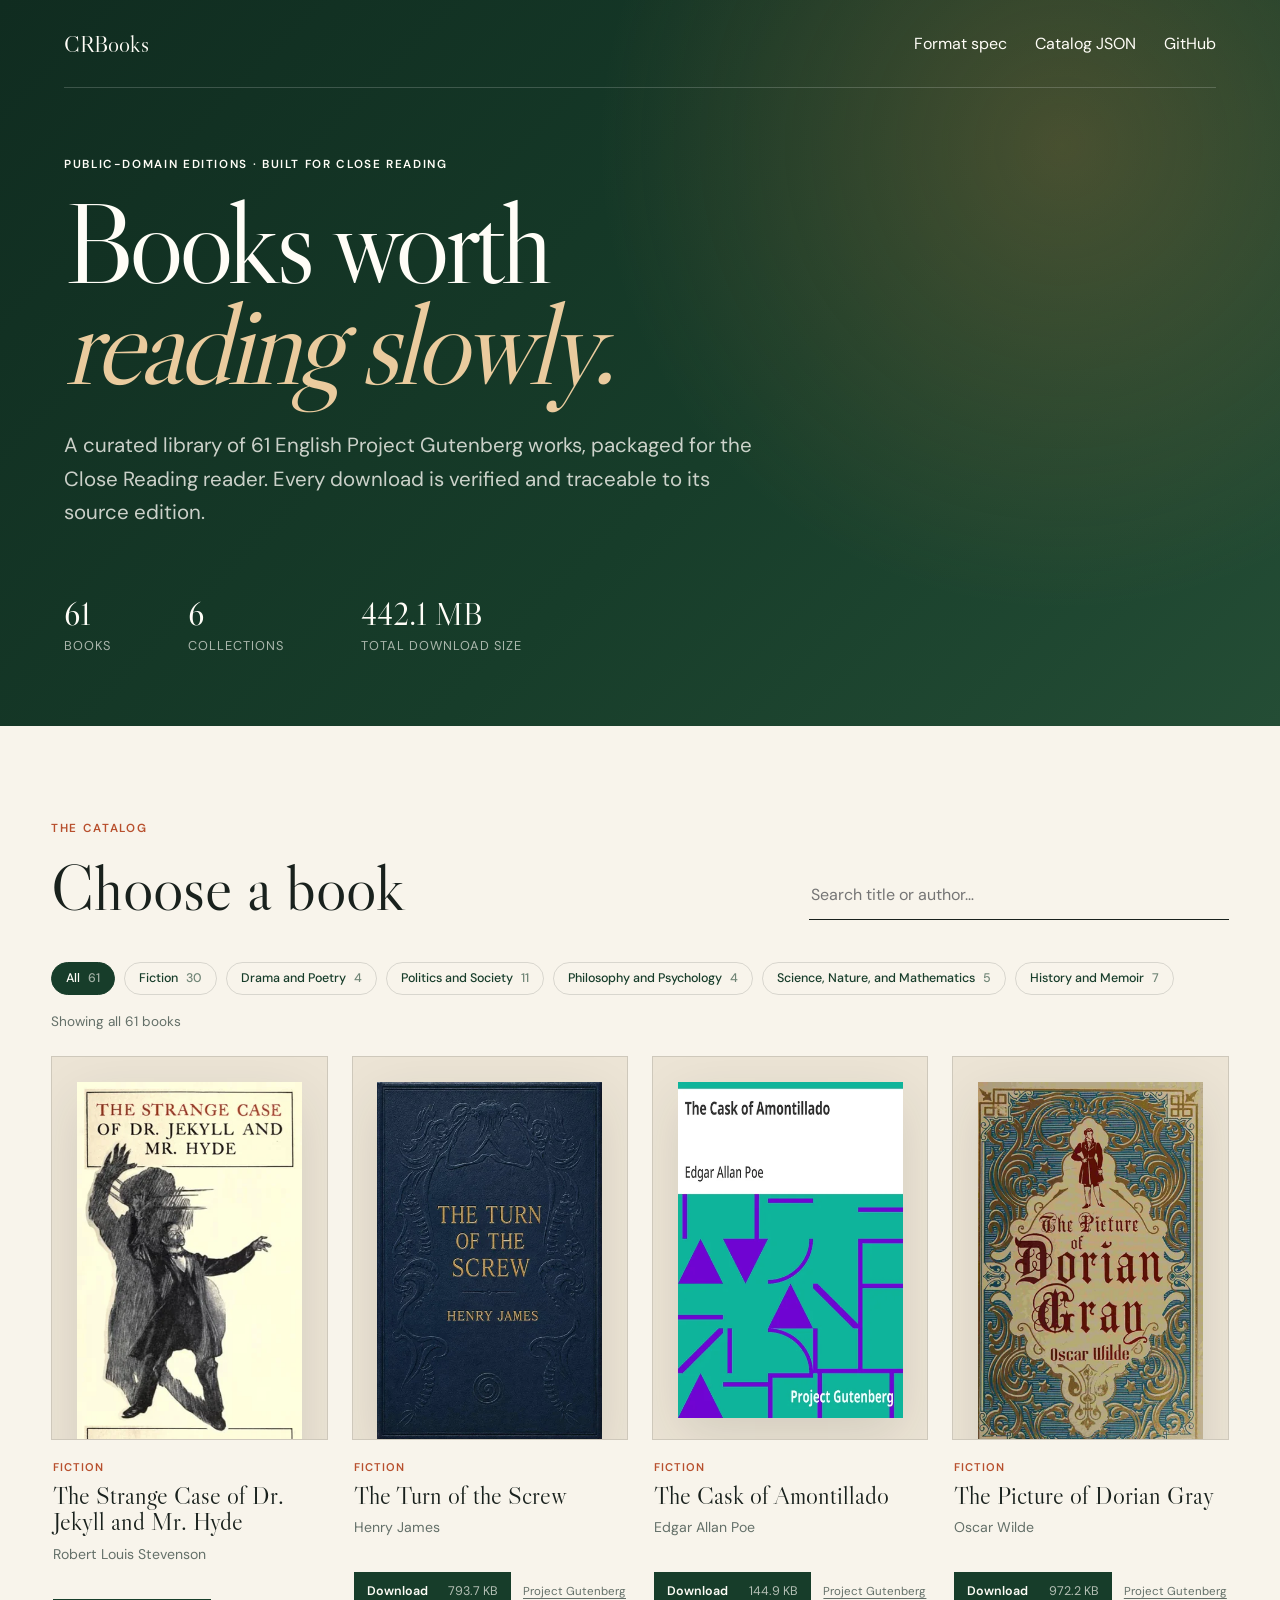
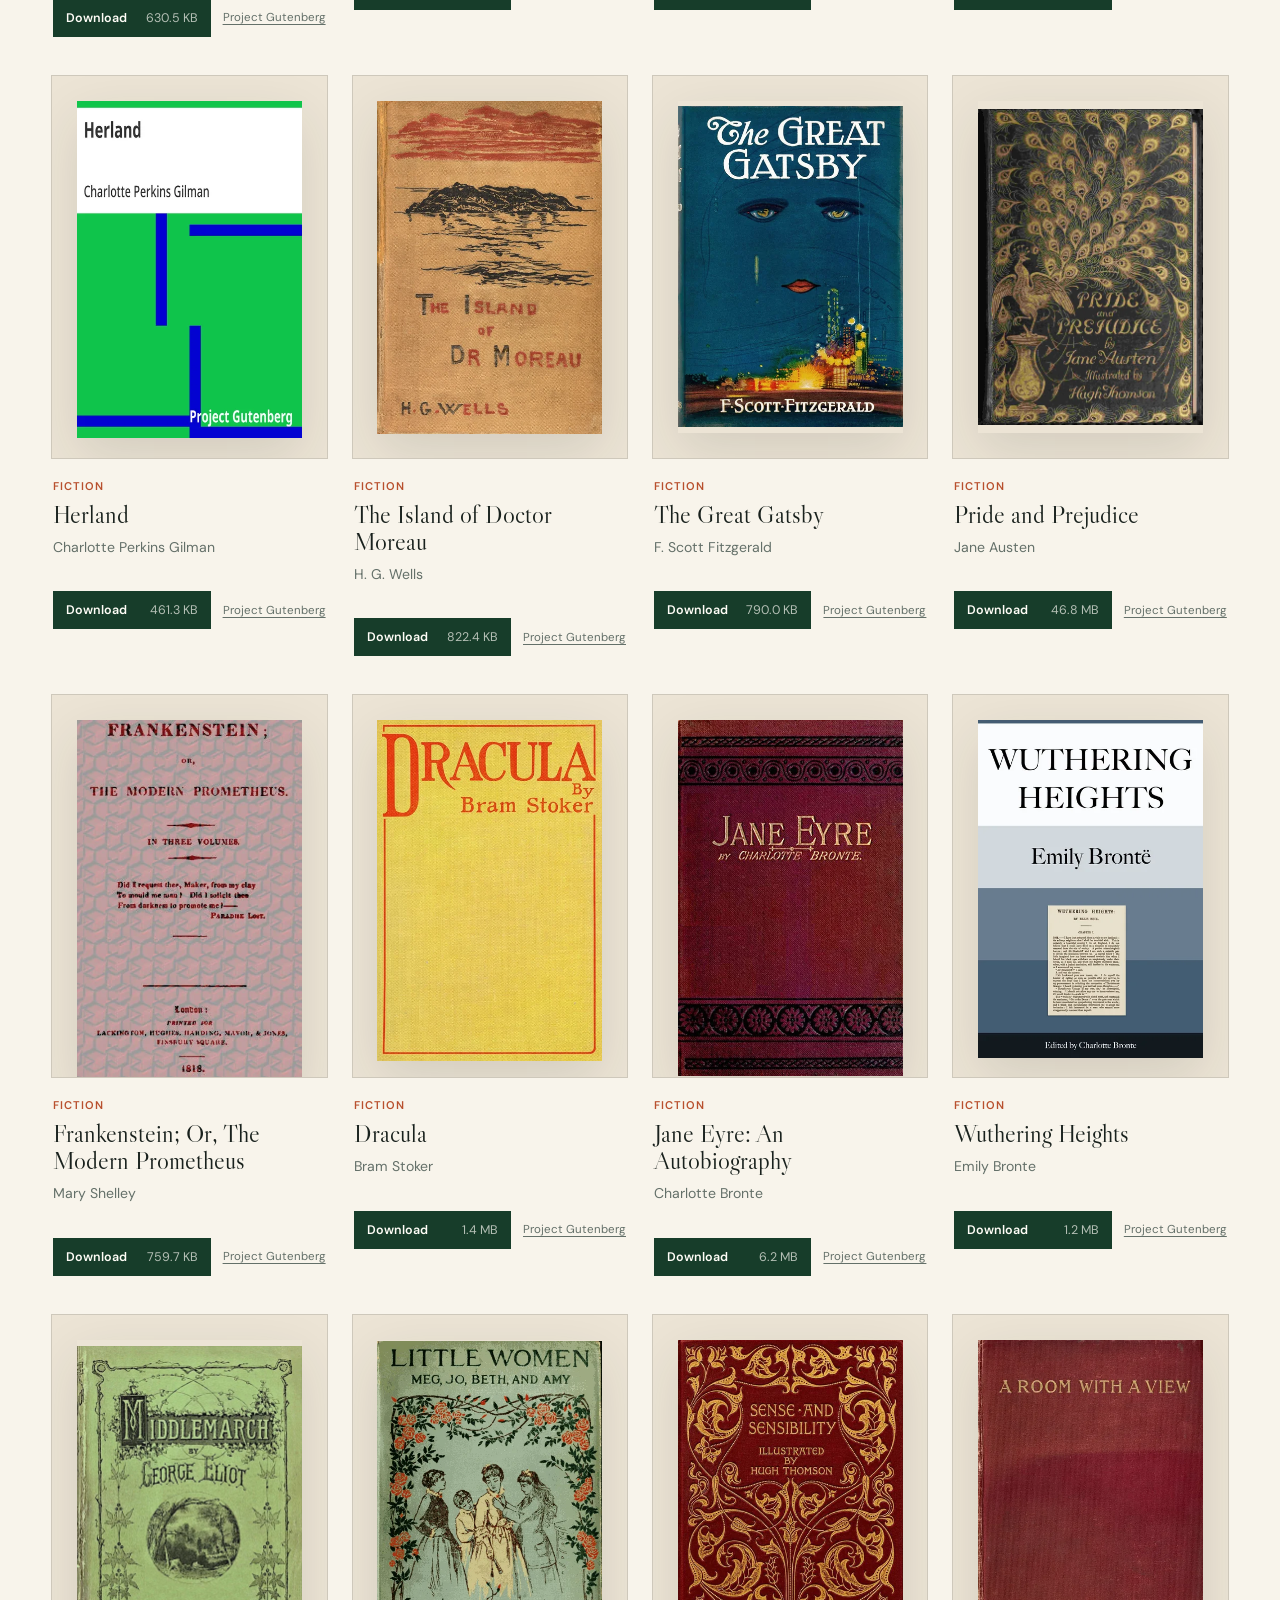
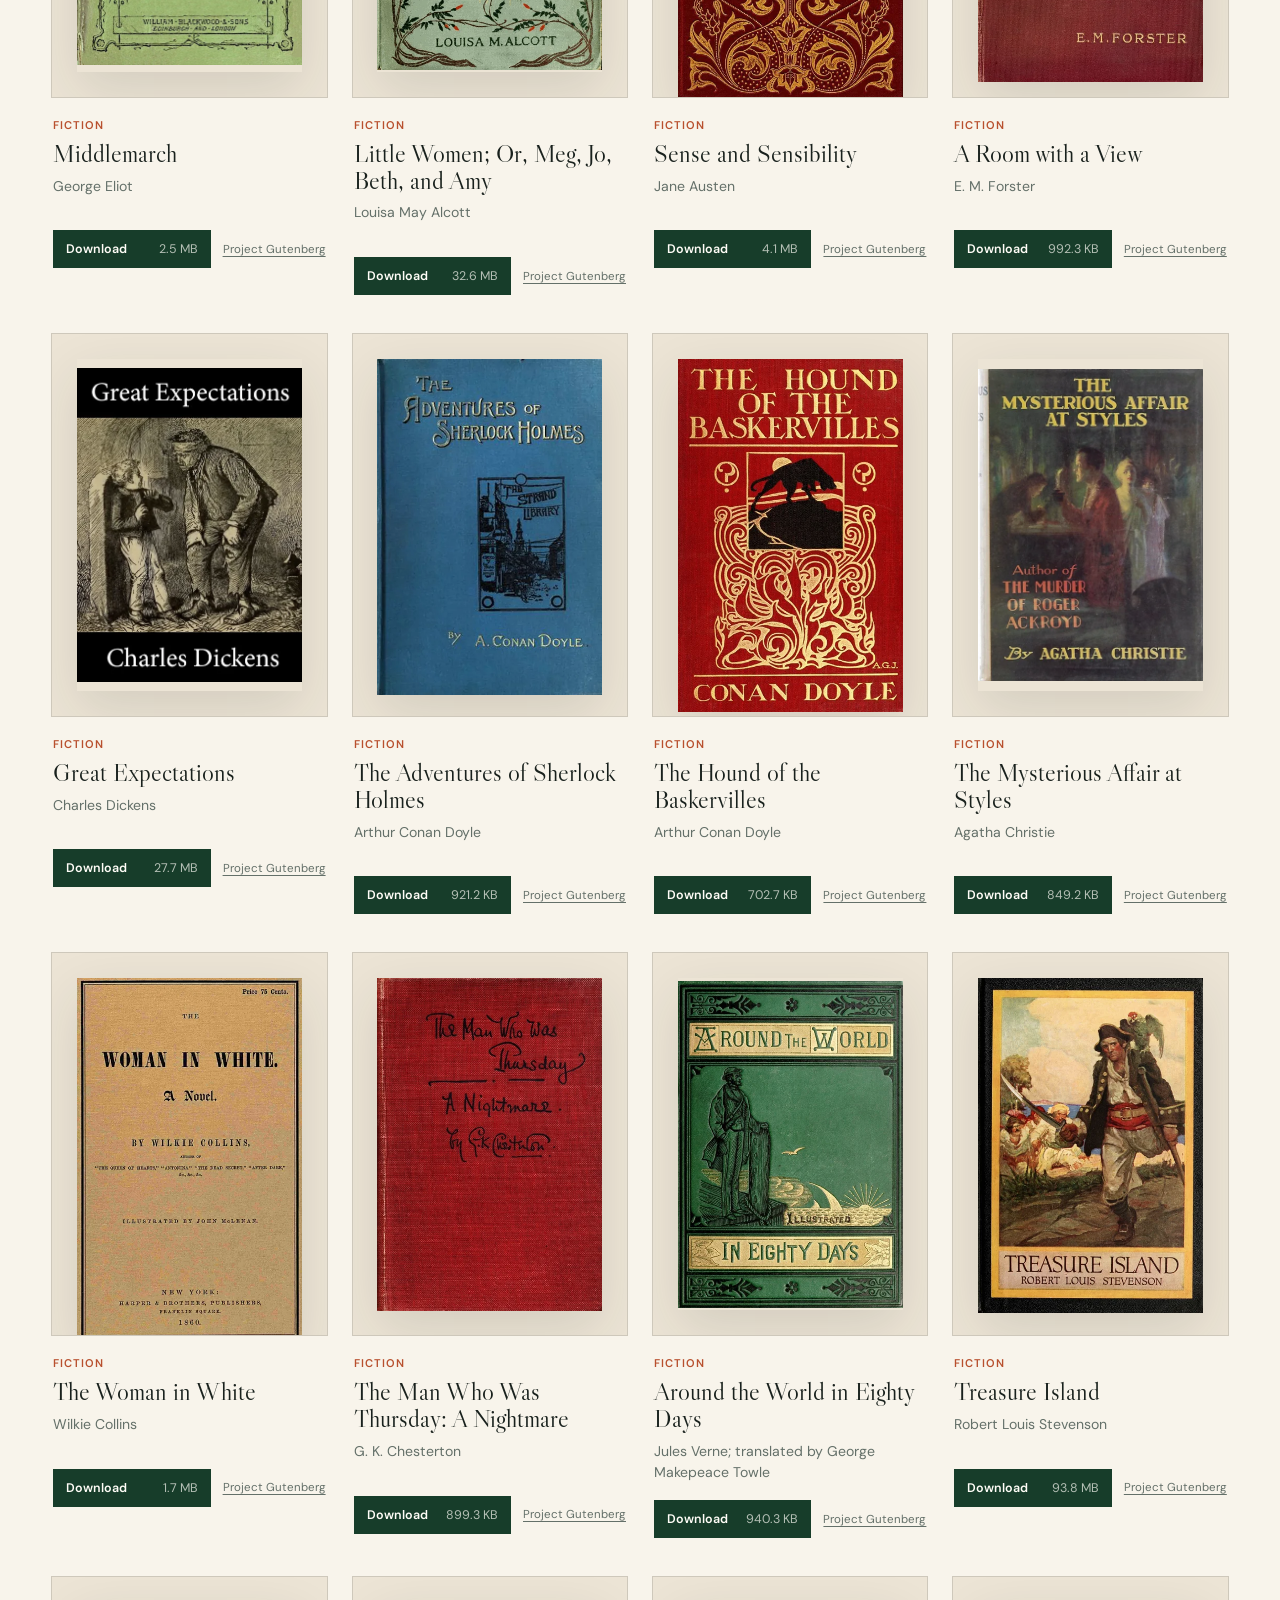
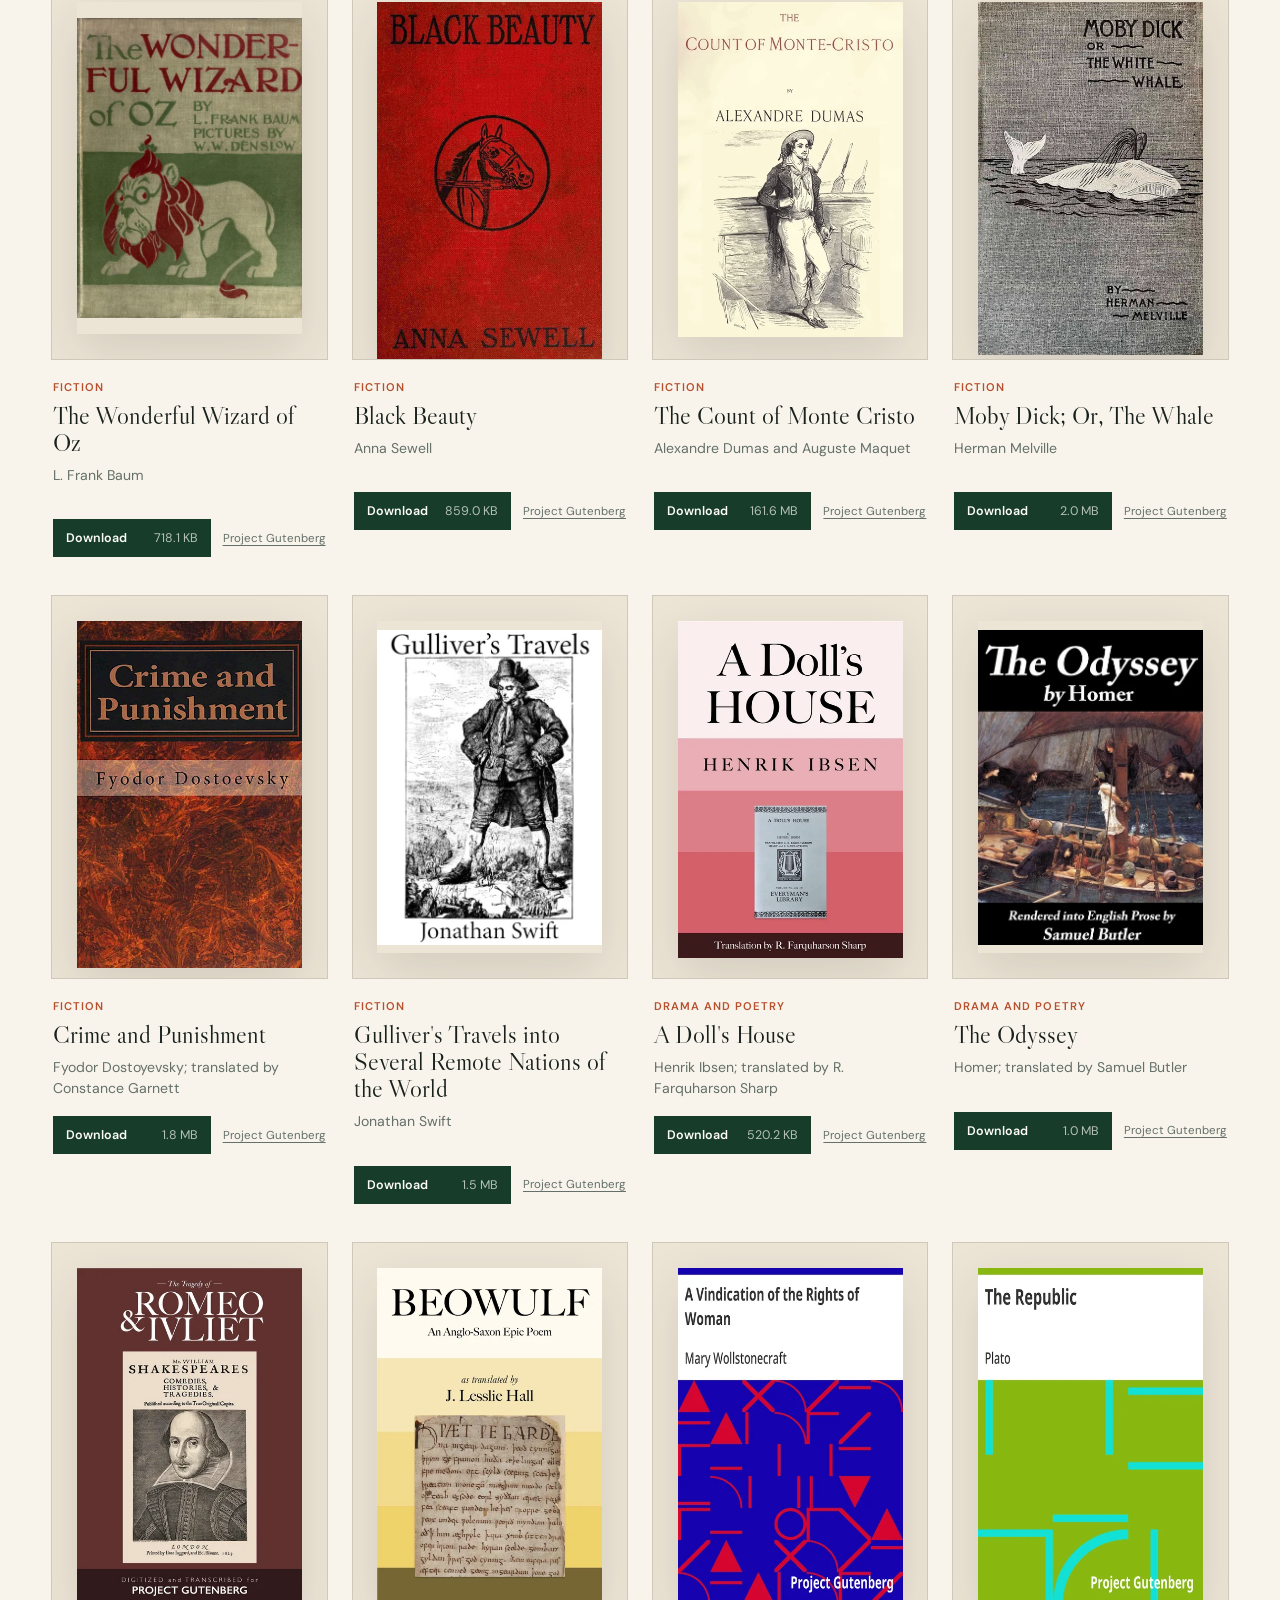
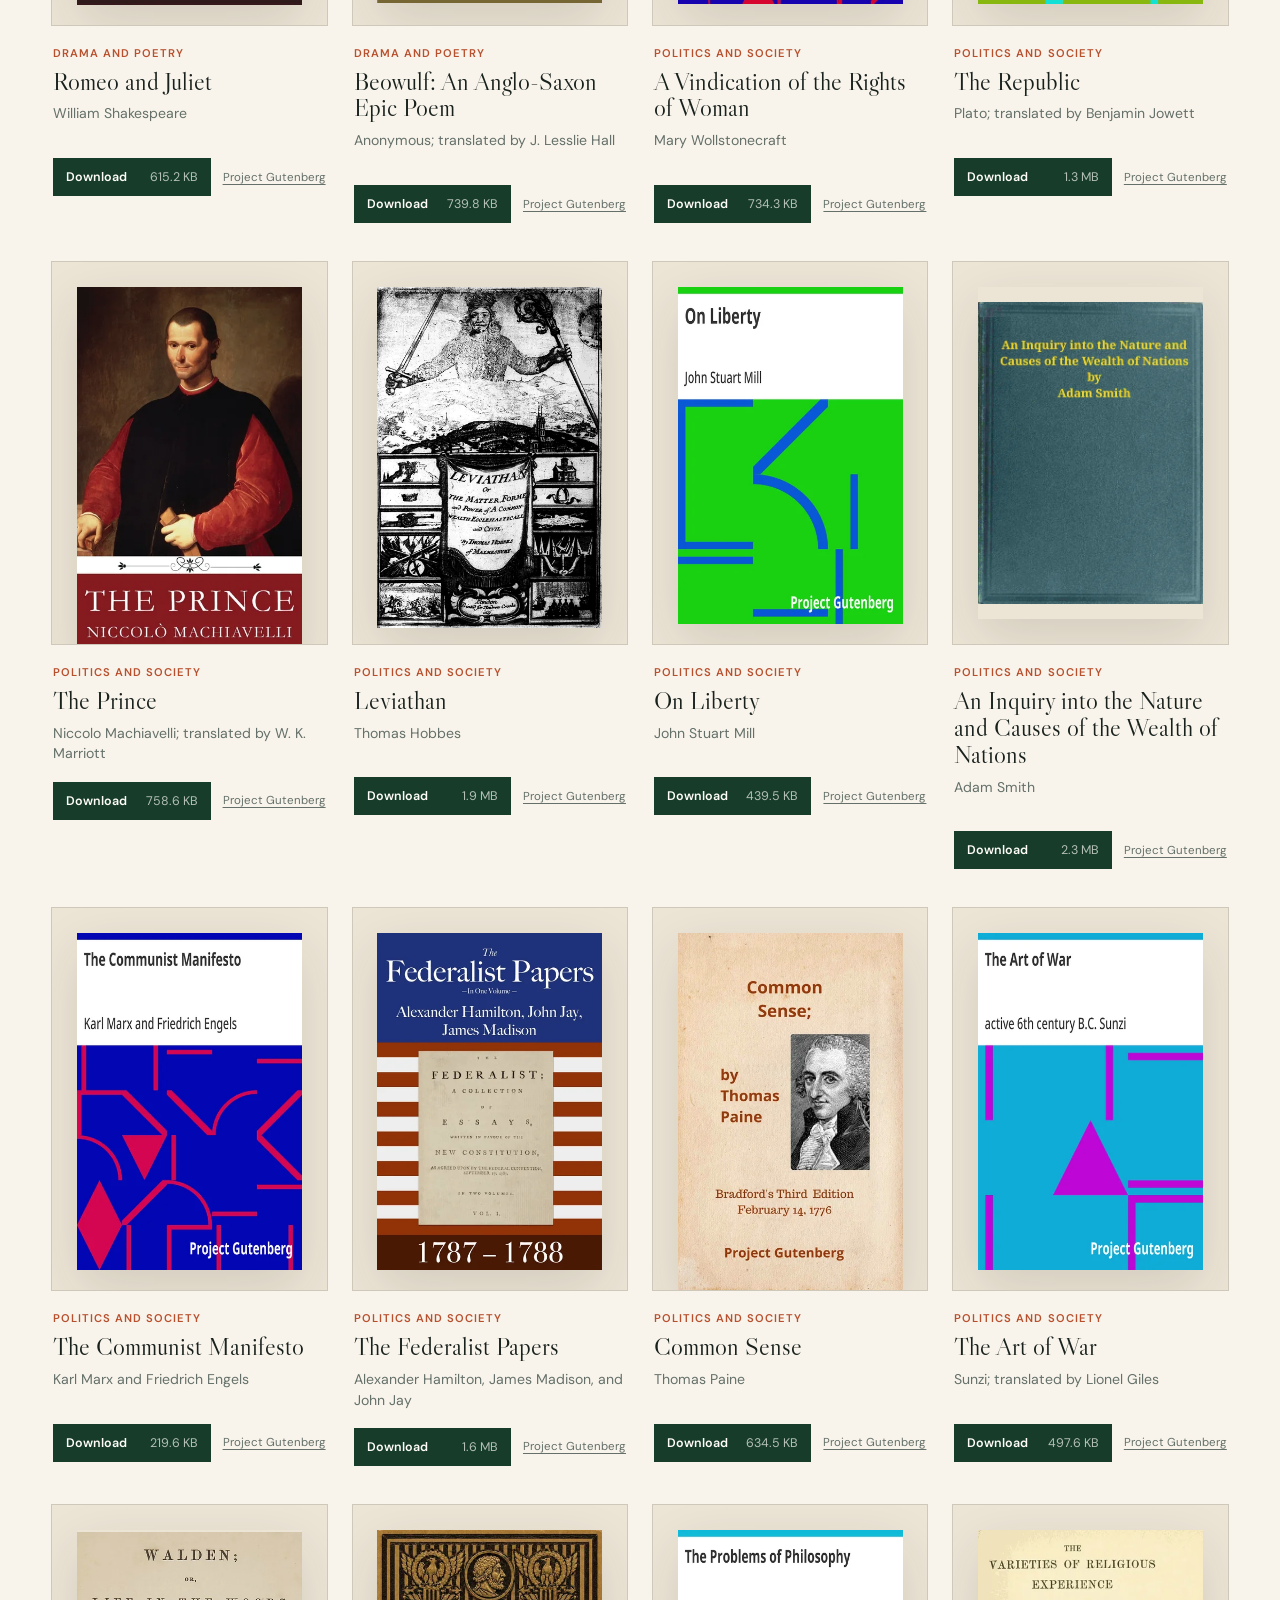
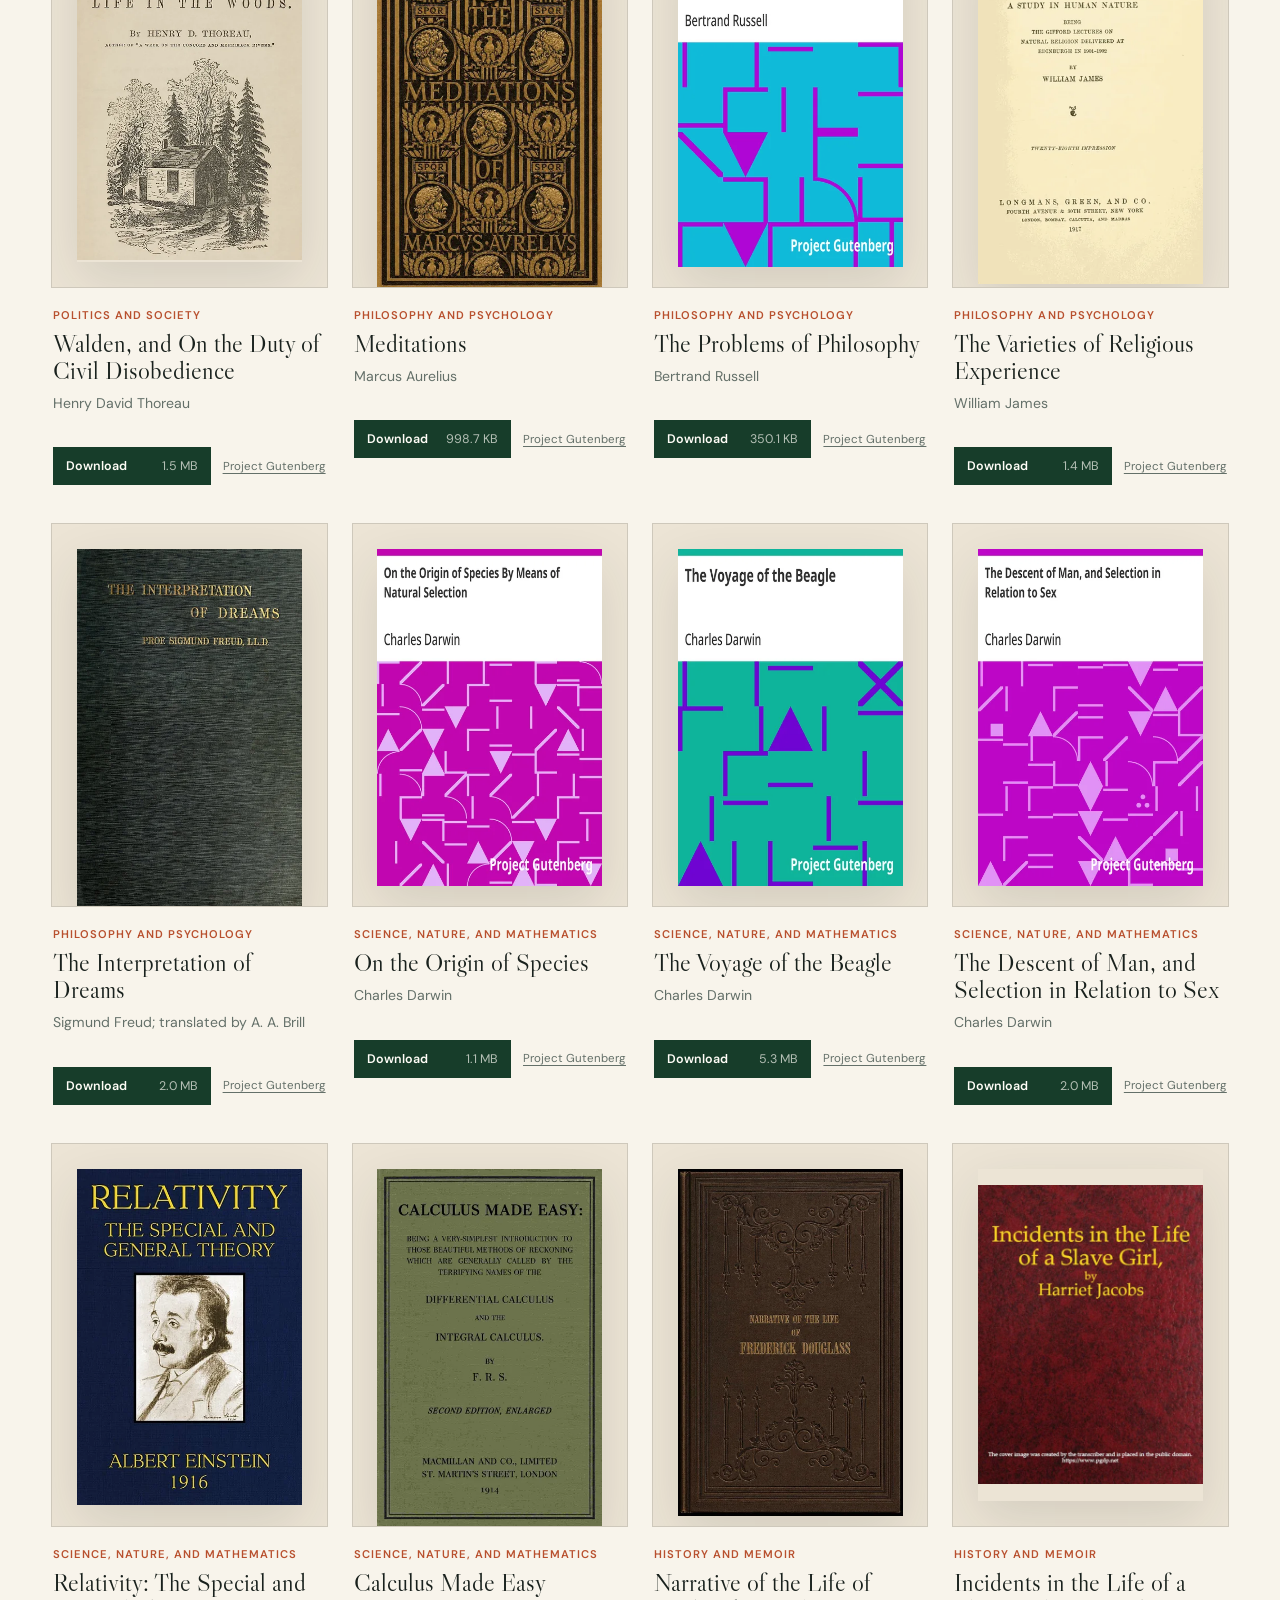
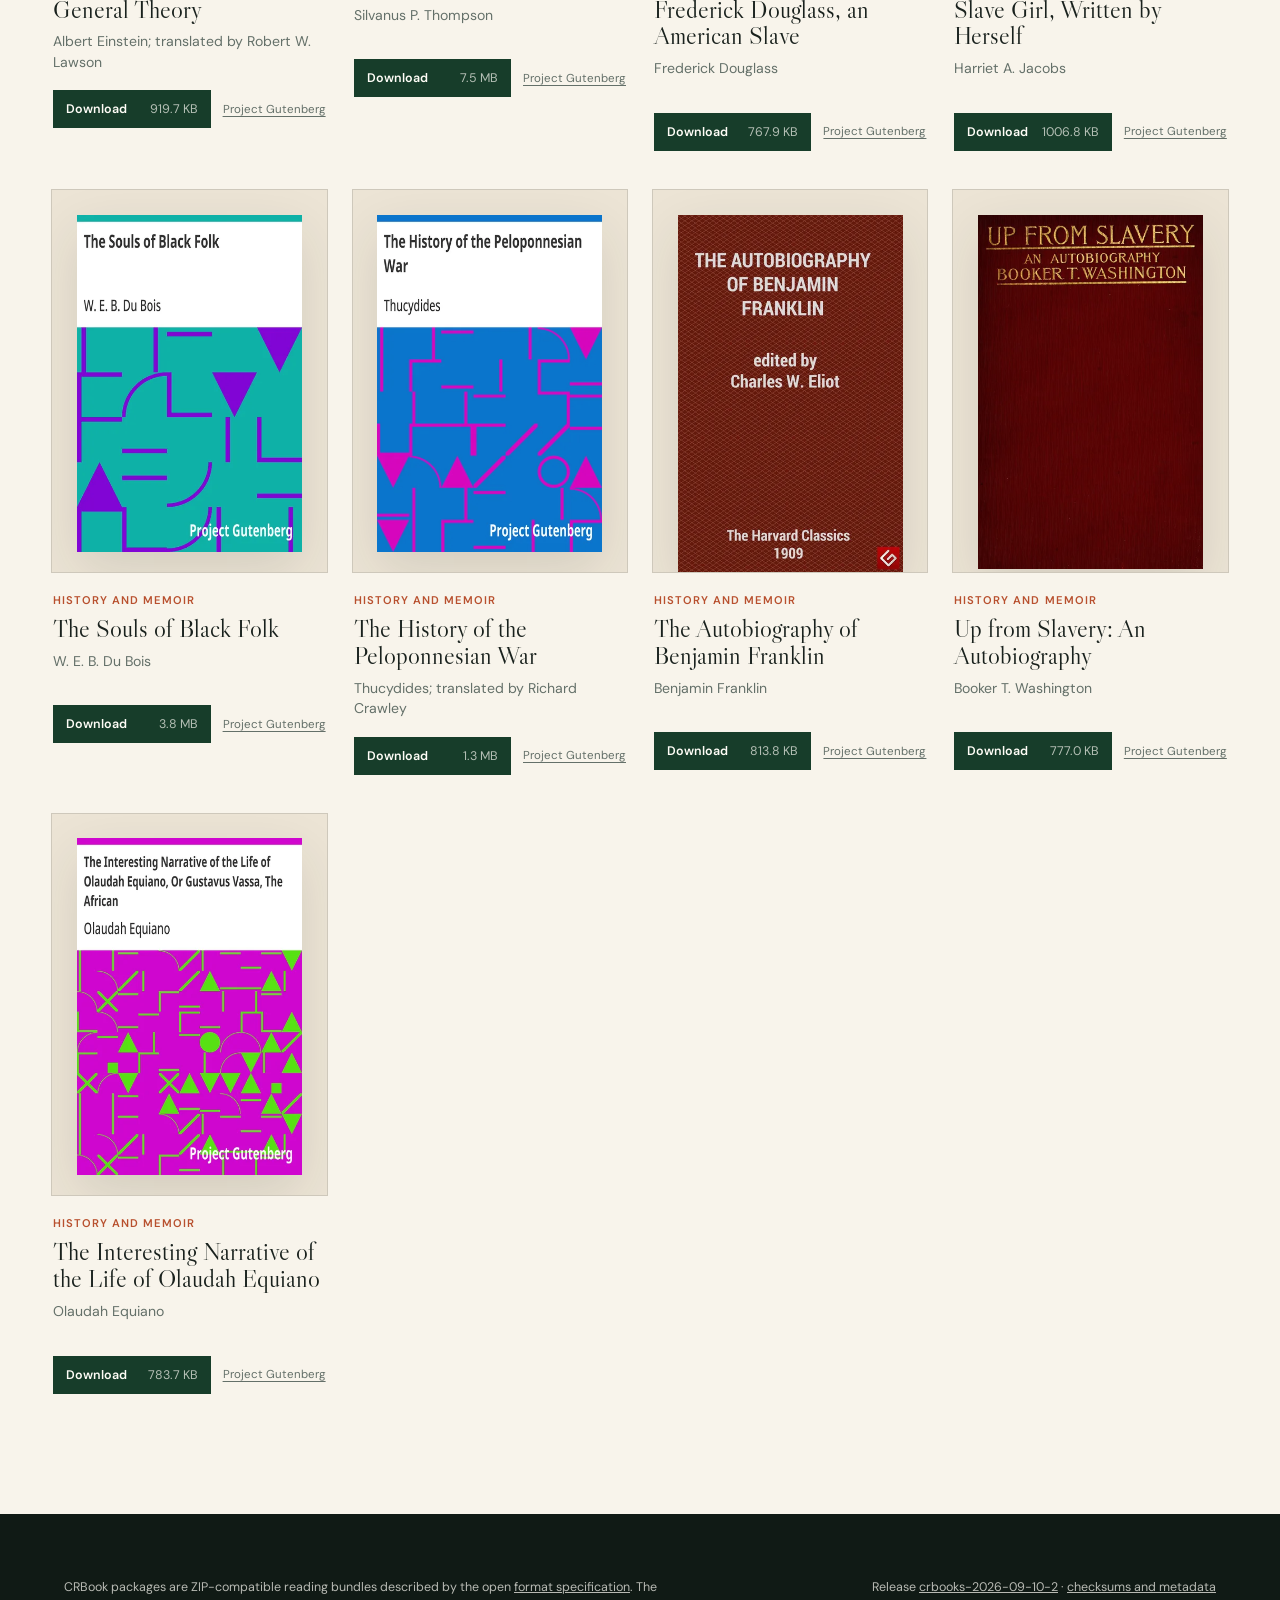
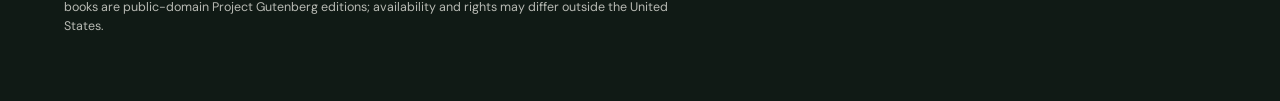
==== commit 4eff4b68: "release: publish corrected Beowulf catalog Point all 61 public downloads at the immutable crbooks-20" ====
--- a/docs/index.html
+++ b/docs/index.html
@@ -61,7 +61,7 @@
           <h3>The Strange Case of Dr. Jekyll and Mr. Hyde</h3>
           <p class="author">Robert Louis Stevenson</p>
           <div class="card-actions">
-            <a class="download" href="https://github.com/rahuldave/crbooks/releases/download/crbooks-2026-09-10/43_the_strange_case_of_dr_jekyll_and_mr_hyde.crbook">Download <span>630.5 KB</span></a>
+            <a class="download" href="https://github.com/rahuldave/crbooks/releases/download/crbooks-2026-09-10-2/43_the_strange_case_of_dr_jekyll_and_mr_hyde.crbook">Download <span>630.5 KB</span></a>
             <a class="source" href="https://www.gutenberg.org/ebooks/43">Project Gutenberg</a>
           </div>
         </div>
@@ -76,7 +76,7 @@
           <h3>The Turn of the Screw</h3>
           <p class="author">Henry James</p>
           <div class="card-actions">
-            <a class="download" href="https://github.com/rahuldave/crbooks/releases/download/crbooks-2026-09-10/209_the_turn_of_the_screw.crbook">Download <span>793.7 KB</span></a>
+            <a class="download" href="https://github.com/rahuldave/crbooks/releases/download/crbooks-2026-09-10-2/209_the_turn_of_the_screw.crbook">Download <span>793.7 KB</span></a>
             <a class="source" href="https://www.gutenberg.org/ebooks/209">Project Gutenberg</a>
           </div>
         </div>
@@ -91,7 +91,7 @@
           <h3>The Cask of Amontillado</h3>
           <p class="author">Edgar Allan Poe</p>
           <div class="card-actions">
-            <a class="download" href="https://github.com/rahuldave/crbooks/releases/download/crbooks-2026-09-10/1063_the_cask_of_amontillado.crbook">Download <span>144.9 KB</span></a>
+            <a class="download" href="https://github.com/rahuldave/crbooks/releases/download/crbooks-2026-09-10-2/1063_the_cask_of_amontillado.crbook">Download <span>144.9 KB</span></a>
             <a class="source" href="https://www.gutenberg.org/ebooks/1063">Project Gutenberg</a>
           </div>
         </div>
@@ -106,7 +106,7 @@
           <h3>The Picture of Dorian Gray</h3>
           <p class="author">Oscar Wilde</p>
           <div class="card-actions">
-            <a class="download" href="https://github.com/rahuldave/crbooks/releases/download/crbooks-2026-09-10/174_the_picture_of_dorian_gray.crbook">Download <span>972.2 KB</span></a>
+            <a class="download" href="https://github.com/rahuldave/crbooks/releases/download/crbooks-2026-09-10-2/174_the_picture_of_dorian_gray.crbook">Download <span>972.2 KB</span></a>
             <a class="source" href="https://www.gutenberg.org/ebooks/174">Project Gutenberg</a>
           </div>
         </div>
@@ -121,7 +121,7 @@
           <h3>Herland</h3>
           <p class="author">Charlotte Perkins Gilman</p>
           <div class="card-actions">
-            <a class="download" href="https://github.com/rahuldave/crbooks/releases/download/crbooks-2026-09-10/32_herland.crbook">Download <span>461.3 KB</span></a>
+            <a class="download" href="https://github.com/rahuldave/crbooks/releases/download/crbooks-2026-09-10-2/32_herland.crbook">Download <span>461.3 KB</span></a>
             <a class="source" href="https://www.gutenberg.org/ebooks/32">Project Gutenberg</a>
           </div>
         </div>
@@ -136,7 +136,7 @@
           <h3>The Island of Doctor Moreau</h3>
           <p class="author">H. G. Wells</p>
           <div class="card-actions">
-            <a class="download" href="https://github.com/rahuldave/crbooks/releases/download/crbooks-2026-09-10/159_the_island_of_doctor_moreau.crbook">Download <span>822.4 KB</span></a>
+            <a class="download" href="https://github.com/rahuldave/crbooks/releases/download/crbooks-2026-09-10-2/159_the_island_of_doctor_moreau.crbook">Download <span>822.4 KB</span></a>
             <a class="source" href="https://www.gutenberg.org/ebooks/159">Project Gutenberg</a>
           </div>
         </div>
@@ -151,7 +151,7 @@
           <h3>The Great Gatsby</h3>
           <p class="author">F. Scott Fitzgerald</p>
           <div class="card-actions">
-            <a class="download" href="https://github.com/rahuldave/crbooks/releases/download/crbooks-2026-09-10/64317_the_great_gatsby.crbook">Download <span>790.0 KB</span></a>
+            <a class="download" href="https://github.com/rahuldave/crbooks/releases/download/crbooks-2026-09-10-2/64317_the_great_gatsby.crbook">Download <span>790.0 KB</span></a>
             <a class="source" href="https://www.gutenberg.org/ebooks/64317">Project Gutenberg</a>
           </div>
         </div>
@@ -166,7 +166,7 @@
           <h3>Pride and Prejudice</h3>
           <p class="author">Jane Austen</p>
           <div class="card-actions">
-            <a class="download" href="https://github.com/rahuldave/crbooks/releases/download/crbooks-2026-09-10/1342_pride_and_prejudice.crbook">Download <span>46.8 MB</span></a>
+            <a class="download" href="https://github.com/rahuldave/crbooks/releases/download/crbooks-2026-09-10-2/1342_pride_and_prejudice.crbook">Download <span>46.8 MB</span></a>
             <a class="source" href="https://www.gutenberg.org/ebooks/1342">Project Gutenberg</a>
           </div>
         </div>
@@ -181,7 +181,7 @@
           <h3>Frankenstein; Or, The Modern Prometheus</h3>
           <p class="author">Mary Shelley</p>
           <div class="card-actions">
-            <a class="download" href="https://github.com/rahuldave/crbooks/releases/download/crbooks-2026-09-10/41445_frankenstein_1818.crbook">Download <span>759.7 KB</span></a>
+            <a class="download" href="https://github.com/rahuldave/crbooks/releases/download/crbooks-2026-09-10-2/41445_frankenstein_1818.crbook">Download <span>759.7 KB</span></a>
             <a class="source" href="https://www.gutenberg.org/ebooks/41445">Project Gutenberg</a>
           </div>
         </div>
@@ -196,7 +196,7 @@
           <h3>Dracula</h3>
           <p class="author">Bram Stoker</p>
           <div class="card-actions">
-            <a class="download" href="https://github.com/rahuldave/crbooks/releases/download/crbooks-2026-09-10/345_dracula.crbook">Download <span>1.4 MB</span></a>
+            <a class="download" href="https://github.com/rahuldave/crbooks/releases/download/crbooks-2026-09-10-2/345_dracula.crbook">Download <span>1.4 MB</span></a>
             <a class="source" href="https://www.gutenberg.org/ebooks/345">Project Gutenberg</a>
           </div>
         </div>
@@ -211,7 +211,7 @@
           <h3>Jane Eyre: An Autobiography</h3>
           <p class="author">Charlotte Bronte</p>
           <div class="card-actions">
-            <a class="download" href="https://github.com/rahuldave/crbooks/releases/download/crbooks-2026-09-10/1260_jane_eyre.crbook">Download <span>6.2 MB</span></a>
+            <a class="download" href="https://github.com/rahuldave/crbooks/releases/download/crbooks-2026-09-10-2/1260_jane_eyre.crbook">Download <span>6.2 MB</span></a>
             <a class="source" href="https://www.gutenberg.org/ebooks/1260">Project Gutenberg</a>
           </div>
         </div>
@@ -226,7 +226,7 @@
           <h3>Wuthering Heights</h3>
           <p class="author">Emily Bronte</p>
           <div class="card-actions">
-            <a class="download" href="https://github.com/rahuldave/crbooks/releases/download/crbooks-2026-09-10/768_wuthering_heights.crbook">Download <span>1.2 MB</span></a>
+            <a class="download" href="https://github.com/rahuldave/crbooks/releases/download/crbooks-2026-09-10-2/768_wuthering_heights.crbook">Download <span>1.2 MB</span></a>
             <a class="source" href="https://www.gutenberg.org/ebooks/768">Project Gutenberg</a>
           </div>
         </div>
@@ -241,7 +241,7 @@
           <h3>Middlemarch</h3>
           <p class="author">George Eliot</p>
           <div class="card-actions">
-            <a class="download" href="https://github.com/rahuldave/crbooks/releases/download/crbooks-2026-09-10/145_middlemarch.crbook">Download <span>2.5 MB</span></a>
+            <a class="download" href="https://github.com/rahuldave/crbooks/releases/download/crbooks-2026-09-10-2/145_middlemarch.crbook">Download <span>2.5 MB</span></a>
             <a class="source" href="https://www.gutenberg.org/ebooks/145">Project Gutenberg</a>
           </div>
         </div>
@@ -256,7 +256,7 @@
           <h3>Little Women; Or, Meg, Jo, Beth, and Amy</h3>
           <p class="author">Louisa May Alcott</p>
           <div class="card-actions">
-            <a class="download" href="https://github.com/rahuldave/crbooks/releases/download/crbooks-2026-09-10/37106_little_women.crbook">Download <span>32.6 MB</span></a>
+            <a class="download" href="https://github.com/rahuldave/crbooks/releases/download/crbooks-2026-09-10-2/37106_little_women.crbook">Download <span>32.6 MB</span></a>
             <a class="source" href="https://www.gutenberg.org/ebooks/37106">Project Gutenberg</a>
           </div>
         </div>
@@ -271,7 +271,7 @@
           <h3>Sense and Sensibility</h3>
           <p class="author">Jane Austen</p>
           <div class="card-actions">
-            <a class="download" href="https://github.com/rahuldave/crbooks/releases/download/crbooks-2026-09-10/21839_sense_and_sensibility.crbook">Download <span>4.1 MB</span></a>
+            <a class="download" href="https://github.com/rahuldave/crbooks/releases/download/crbooks-2026-09-10-2/21839_sense_and_sensibility.crbook">Download <span>4.1 MB</span></a>
             <a class="source" href="https://www.gutenberg.org/ebooks/21839">Project Gutenberg</a>
           </div>
         </div>
@@ -286,7 +286,7 @@
           <h3>A Room with a View</h3>
           <p class="author">E. M. Forster</p>
           <div class="card-actions">
-            <a class="download" href="https://github.com/rahuldave/crbooks/releases/download/crbooks-2026-09-10/2641_a_room_with_a_view.crbook">Download <span>992.3 KB</span></a>
+            <a class="download" href="https://github.com/rahuldave/crbooks/releases/download/crbooks-2026-09-10-2/2641_a_room_with_a_view.crbook">Download <span>992.3 KB</span></a>
             <a class="source" href="https://www.gutenberg.org/ebooks/2641">Project Gutenberg</a>
           </div>
         </div>
@@ -301,7 +301,7 @@
           <h3>Great Expectations</h3>
           <p class="author">Charles Dickens</p>
           <div class="card-actions">
-            <a class="download" href="https://github.com/rahuldave/crbooks/releases/download/crbooks-2026-09-10/1400_great_expectations.crbook">Download <span>27.7 MB</span></a>
+            <a class="download" href="https://github.com/rahuldave/crbooks/releases/download/crbooks-2026-09-10-2/1400_great_expectations.crbook">Download <span>27.7 MB</span></a>
             <a class="source" href="https://www.gutenberg.org/ebooks/1400">Project Gutenberg</a>
           </div>
         </div>
@@ -316,7 +316,7 @@
           <h3>The Adventures of Sherlock Holmes</h3>
           <p class="author">Arthur Conan Doyle</p>
           <div class="card-actions">
-            <a class="download" href="https://github.com/rahuldave/crbooks/releases/download/crbooks-2026-09-10/1661_the_adventures_of_sherlock_holmes.crbook">Download <span>921.2 KB</span></a>
+            <a class="download" href="https://github.com/rahuldave/crbooks/releases/download/crbooks-2026-09-10-2/1661_the_adventures_of_sherlock_holmes.crbook">Download <span>921.2 KB</span></a>
             <a class="source" href="https://www.gutenberg.org/ebooks/1661">Project Gutenberg</a>
           </div>
         </div>
@@ -331,7 +331,7 @@
           <h3>The Hound of the Baskervilles</h3>
           <p class="author">Arthur Conan Doyle</p>
           <div class="card-actions">
-            <a class="download" href="https://github.com/rahuldave/crbooks/releases/download/crbooks-2026-09-10/2852_the_hound_of_the_baskervilles.crbook">Download <span>702.7 KB</span></a>
+            <a class="download" href="https://github.com/rahuldave/crbooks/releases/download/crbooks-2026-09-10-2/2852_the_hound_of_the_baskervilles.crbook">Download <span>702.7 KB</span></a>
             <a class="source" href="https://www.gutenberg.org/ebooks/2852">Project Gutenberg</a>
           </div>
         </div>
@@ -346,7 +346,7 @@
           <h3>The Mysterious Affair at Styles</h3>
           <p class="author">Agatha Christie</p>
           <div class="card-actions">
-            <a class="download" href="https://github.com/rahuldave/crbooks/releases/download/crbooks-2026-09-10/863_the_mysterious_affair_at_styles.crbook">Download <span>849.2 KB</span></a>
+            <a class="download" href="https://github.com/rahuldave/crbooks/releases/download/crbooks-2026-09-10-2/863_the_mysterious_affair_at_styles.crbook">Download <span>849.2 KB</span></a>
             <a class="source" href="https://www.gutenberg.org/ebooks/863">Project Gutenberg</a>
           </div>
         </div>
@@ -361,7 +361,7 @@
           <h3>The Woman in White</h3>
           <p class="author">Wilkie Collins</p>
           <div class="card-actions">
-            <a class="download" href="https://github.com/rahuldave/crbooks/releases/download/crbooks-2026-09-10/583_the_woman_in_white.crbook">Download <span>1.7 MB</span></a>
+            <a class="download" href="https://github.com/rahuldave/crbooks/releases/download/crbooks-2026-09-10-2/583_the_woman_in_white.crbook">Download <span>1.7 MB</span></a>
             <a class="source" href="https://www.gutenberg.org/ebooks/583">Project Gutenberg</a>
           </div>
         </div>
@@ -376,7 +376,7 @@
           <h3>The Man Who Was Thursday: A Nightmare</h3>
           <p class="author">G. K. Chesterton</p>
           <div class="card-actions">
-            <a class="download" href="https://github.com/rahuldave/crbooks/releases/download/crbooks-2026-09-10/1695_the_man_who_was_thursday.crbook">Download <span>899.3 KB</span></a>
+            <a class="download" href="https://github.com/rahuldave/crbooks/releases/download/crbooks-2026-09-10-2/1695_the_man_who_was_thursday.crbook">Download <span>899.3 KB</span></a>
             <a class="source" href="https://www.gutenberg.org/ebooks/1695">Project Gutenberg</a>
           </div>
         </div>
@@ -391,7 +391,7 @@
           <h3>Around the World in Eighty Days</h3>
           <p class="author">Jules Verne; translated by George Makepeace Towle</p>
           <div class="card-actions">
-            <a class="download" href="https://github.com/rahuldave/crbooks/releases/download/crbooks-2026-09-10/103_around_the_world_in_eighty_days.crbook">Download <span>940.3 KB</span></a>
+            <a class="download" href="https://github.com/rahuldave/crbooks/releases/download/crbooks-2026-09-10-2/103_around_the_world_in_eighty_days.crbook">Download <span>940.3 KB</span></a>
             <a class="source" href="https://www.gutenberg.org/ebooks/103">Project Gutenberg</a>
           </div>
         </div>
@@ -406,7 +406,7 @@
           <h3>Treasure Island</h3>
           <p class="author">Robert Louis Stevenson</p>
           <div class="card-actions">
-            <a class="download" href="https://github.com/rahuldave/crbooks/releases/download/crbooks-2026-09-10/120_treasure_island.crbook">Download <span>93.8 MB</span></a>
+            <a class="download" href="https://github.com/rahuldave/crbooks/releases/download/crbooks-2026-09-10-2/120_treasure_island.crbook">Download <span>93.8 MB</span></a>
             <a class="source" href="https://www.gutenberg.org/ebooks/120">Project Gutenberg</a>
           </div>
         </div>
@@ -421,7 +421,7 @@
           <h3>The Wonderful Wizard of Oz</h3>
           <p class="author">L. Frank Baum</p>
           <div class="card-actions">
-            <a class="download" href="https://github.com/rahuldave/crbooks/releases/download/crbooks-2026-09-10/55_the_wonderful_wizard_of_oz.crbook">Download <span>718.1 KB</span></a>
+            <a class="download" href="https://github.com/rahuldave/crbooks/releases/download/crbooks-2026-09-10-2/55_the_wonderful_wizard_of_oz.crbook">Download <span>718.1 KB</span></a>
             <a class="source" href="https://www.gutenberg.org/ebooks/55">Project Gutenberg</a>
           </div>
         </div>
@@ -436,7 +436,7 @@
           <h3>Black Beauty</h3>
           <p class="author">Anna Sewell</p>
           <div class="card-actions">
-            <a class="download" href="https://github.com/rahuldave/crbooks/releases/download/crbooks-2026-09-10/271_black_beauty.crbook">Download <span>859.0 KB</span></a>
+            <a class="download" href="https://github.com/rahuldave/crbooks/releases/download/crbooks-2026-09-10-2/271_black_beauty.crbook">Download <span>859.0 KB</span></a>
             <a class="source" href="https://www.gutenberg.org/ebooks/271">Project Gutenberg</a>
           </div>
         </div>
@@ -451,7 +451,7 @@
           <h3>The Count of Monte Cristo</h3>
           <p class="author">Alexandre Dumas and Auguste Maquet</p>
           <div class="card-actions">
-            <a class="download" href="https://github.com/rahuldave/crbooks/releases/download/crbooks-2026-09-10/1184_the_count_of_monte_cristo.crbook">Download <span>161.6 MB</span></a>
+            <a class="download" href="https://github.com/rahuldave/crbooks/releases/download/crbooks-2026-09-10-2/1184_the_count_of_monte_cristo.crbook">Download <span>161.6 MB</span></a>
             <a class="source" href="https://www.gutenberg.org/ebooks/1184">Project Gutenberg</a>
           </div>
         </div>
@@ -466,7 +466,7 @@
           <h3>Moby Dick; Or, The Whale</h3>
           <p class="author">Herman Melville</p>
           <div class="card-actions">
-            <a class="download" href="https://github.com/rahuldave/crbooks/releases/download/crbooks-2026-09-10/2701_moby_dick.crbook">Download <span>2.0 MB</span></a>
+            <a class="download" href="https://github.com/rahuldave/crbooks/releases/download/crbooks-2026-09-10-2/2701_moby_dick.crbook">Download <span>2.0 MB</span></a>
             <a class="source" href="https://www.gutenberg.org/ebooks/2701">Project Gutenberg</a>
           </div>
         </div>
@@ -481,7 +481,7 @@
           <h3>Crime and Punishment</h3>
           <p class="author">Fyodor Dostoyevsky; translated by Constance Garnett</p>
           <div class="card-actions">
-            <a class="download" href="https://github.com/rahuldave/crbooks/releases/download/crbooks-2026-09-10/2554_crime_and_punishment.crbook">Download <span>1.8 MB</span></a>
+            <a class="download" href="https://github.com/rahuldave/crbooks/releases/download/crbooks-2026-09-10-2/2554_crime_and_punishment.crbook">Download <span>1.8 MB</span></a>
             <a class="source" href="https://www.gutenberg.org/ebooks/2554">Project Gutenberg</a>
           </div>
         </div>
@@ -496,7 +496,7 @@
           <h3>Gulliver&#x27;s Travels into Several Remote Nations of the World</h3>
           <p class="author">Jonathan Swift</p>
           <div class="card-actions">
-            <a class="download" href="https://github.com/rahuldave/crbooks/releases/download/crbooks-2026-09-10/829_gullivers_travels.crbook">Download <span>1.5 MB</span></a>
+            <a class="download" href="https://github.com/rahuldave/crbooks/releases/download/crbooks-2026-09-10-2/829_gullivers_travels.crbook">Download <span>1.5 MB</span></a>
             <a class="source" href="https://www.gutenberg.org/ebooks/829">Project Gutenberg</a>
           </div>
         </div>
@@ -511,7 +511,7 @@
           <h3>A Doll&#x27;s House</h3>
           <p class="author">Henrik Ibsen; translated by R. Farquharson Sharp</p>
           <div class="card-actions">
-            <a class="download" href="https://github.com/rahuldave/crbooks/releases/download/crbooks-2026-09-10/2542_a_dolls_house.crbook">Download <span>520.2 KB</span></a>
+            <a class="download" href="https://github.com/rahuldave/crbooks/releases/download/crbooks-2026-09-10-2/2542_a_dolls_house.crbook">Download <span>520.2 KB</span></a>
             <a class="source" href="https://www.gutenberg.org/ebooks/2542">Project Gutenberg</a>
           </div>
         </div>
@@ -526,7 +526,7 @@
           <h3>The Odyssey</h3>
           <p class="author">Homer; translated by Samuel Butler</p>
           <div class="card-actions">
-            <a class="download" href="https://github.com/rahuldave/crbooks/releases/download/crbooks-2026-09-10/1727_the_odyssey.crbook">Download <span>1.0 MB</span></a>
+            <a class="download" href="https://github.com/rahuldave/crbooks/releases/download/crbooks-2026-09-10-2/1727_the_odyssey.crbook">Download <span>1.0 MB</span></a>
             <a class="source" href="https://www.gutenberg.org/ebooks/1727">Project Gutenberg</a>
           </div>
         </div>
@@ -541,7 +541,7 @@
           <h3>Romeo and Juliet</h3>
           <p class="author">William Shakespeare</p>
           <div class="card-actions">
-            <a class="download" href="https://github.com/rahuldave/crbooks/releases/download/crbooks-2026-09-10/1513_romeo_and_juliet.crbook">Download <span>615.2 KB</span></a>
+            <a class="download" href="https://github.com/rahuldave/crbooks/releases/download/crbooks-2026-09-10-2/1513_romeo_and_juliet.crbook">Download <span>615.2 KB</span></a>
             <a class="source" href="https://www.gutenberg.org/ebooks/1513">Project Gutenberg</a>
           </div>
         </div>
@@ -556,7 +556,7 @@
           <h3>Beowulf: An Anglo-Saxon Epic Poem</h3>
           <p class="author">Anonymous; translated by J. Lesslie Hall</p>
           <div class="card-actions">
-            <a class="download" href="https://github.com/rahuldave/crbooks/releases/download/crbooks-2026-09-10/16328_beowulf.crbook">Download <span>739.7 KB</span></a>
+            <a class="download" href="https://github.com/rahuldave/crbooks/releases/download/crbooks-2026-09-10-2/16328_beowulf.crbook">Download <span>739.8 KB</span></a>
             <a class="source" href="https://www.gutenberg.org/ebooks/16328">Project Gutenberg</a>
           </div>
         </div>
@@ -571,7 +571,7 @@
           <h3>A Vindication of the Rights of Woman</h3>
           <p class="author">Mary Wollstonecraft</p>
           <div class="card-actions">
-            <a class="download" href="https://github.com/rahuldave/crbooks/releases/download/crbooks-2026-09-10/3420_a_vindication_of_the_rights_of_woman.crbook">Download <span>734.3 KB</span></a>
+            <a class="download" href="https://github.com/rahuldave/crbooks/releases/download/crbooks-2026-09-10-2/3420_a_vindication_of_the_rights_of_woman.crbook">Download <span>734.3 KB</span></a>
             <a class="source" href="https://www.gutenberg.org/ebooks/3420">Project Gutenberg</a>
           </div>
         </div>
@@ -586,7 +586,7 @@
           <h3>The Republic</h3>
           <p class="author">Plato; translated by Benjamin Jowett</p>
           <div class="card-actions">
-            <a class="download" href="https://github.com/rahuldave/crbooks/releases/download/crbooks-2026-09-10/1497_the_republic.crbook">Download <span>1.3 MB</span></a>
+            <a class="download" href="https://github.com/rahuldave/crbooks/releases/download/crbooks-2026-09-10-2/1497_the_republic.crbook">Download <span>1.3 MB</span></a>
             <a class="source" href="https://www.gutenberg.org/ebooks/1497">Project Gutenberg</a>
           </div>
         </div>
@@ -601,7 +601,7 @@
           <h3>The Prince</h3>
           <p class="author">Niccolo Machiavelli; translated by W. K. Marriott</p>
           <div class="card-actions">
-            <a class="download" href="https://github.com/rahuldave/crbooks/releases/download/crbooks-2026-09-10/1232_the_prince.crbook">Download <span>758.6 KB</span></a>
+            <a class="download" href="https://github.com/rahuldave/crbooks/releases/download/crbooks-2026-09-10-2/1232_the_prince.crbook">Download <span>758.6 KB</span></a>
             <a class="source" href="https://www.gutenberg.org/ebooks/1232">Project Gutenberg</a>
           </div>
         </div>
@@ -616,7 +616,7 @@
           <h3>Leviathan</h3>
           <p class="author">Thomas Hobbes</p>
           <div class="card-actions">
-            <a class="download" href="https://github.com/rahuldave/crbooks/releases/download/crbooks-2026-09-10/3207_leviathan.crbook">Download <span>1.9 MB</span></a>
+            <a class="download" href="https://github.com/rahuldave/crbooks/releases/download/crbooks-2026-09-10-2/3207_leviathan.crbook">Download <span>1.9 MB</span></a>
             <a class="source" href="https://www.gutenberg.org/ebooks/3207">Project Gutenberg</a>
           </div>
         </div>
@@ -631,7 +631,7 @@
           <h3>On Liberty</h3>
           <p class="author">John Stuart Mill</p>
           <div class="card-actions">
-            <a class="download" href="https://github.com/rahuldave/crbooks/releases/download/crbooks-2026-09-10/34901_on_liberty.crbook">Download <span>439.5 KB</span></a>
+            <a class="download" href="https://github.com/rahuldave/crbooks/releases/download/crbooks-2026-09-10-2/34901_on_liberty.crbook">Download <span>439.5 KB</span></a>
             <a class="source" href="https://www.gutenberg.org/ebooks/34901">Project Gutenberg</a>
           </div>
         </div>
@@ -646,7 +646,7 @@
           <h3>An Inquiry into the Nature and Causes of the Wealth of Nations</h3>
           <p class="author">Adam Smith</p>
           <div class="card-actions">
-            <a class="download" href="https://github.com/rahuldave/crbooks/releases/download/crbooks-2026-09-10/3300_the_wealth_of_nations.crbook">Download <span>2.3 MB</span></a>
+            <a class="download" href="https://github.com/rahuldave/crbooks/releases/download/crbooks-2026-09-10-2/3300_the_wealth_of_nations.crbook">Download <span>2.3 MB</span></a>
             <a class="source" href="https://www.gutenberg.org/ebooks/3300">Project Gutenberg</a>
           </div>
         </div>
@@ -661,7 +661,7 @@
           <h3>The Communist Manifesto</h3>
           <p class="author">Karl Marx and Friedrich Engels</p>
           <div class="card-actions">
-            <a class="download" href="https://github.com/rahuldave/crbooks/releases/download/crbooks-2026-09-10/61_the_communist_manifesto.crbook">Download <span>219.6 KB</span></a>
+            <a class="download" href="https://github.com/rahuldave/crbooks/releases/download/crbooks-2026-09-10-2/61_the_communist_manifesto.crbook">Download <span>219.6 KB</span></a>
             <a class="source" href="https://www.gutenberg.org/ebooks/61">Project Gutenberg</a>
           </div>
         </div>
@@ -676,7 +676,7 @@
           <h3>The Federalist Papers</h3>
           <p class="author">Alexander Hamilton, James Madison, and John Jay</p>
           <div class="card-actions">
-            <a class="download" href="https://github.com/rahuldave/crbooks/releases/download/crbooks-2026-09-10/18_the_federalist_papers.crbook">Download <span>1.6 MB</span></a>
+            <a class="download" href="https://github.com/rahuldave/crbooks/releases/download/crbooks-2026-09-10-2/18_the_federalist_papers.crbook">Download <span>1.6 MB</span></a>
             <a class="source" href="https://www.gutenberg.org/ebooks/18">Project Gutenberg</a>
           </div>
         </div>
@@ -691,7 +691,7 @@
           <h3>Common Sense</h3>
           <p class="author">Thomas Paine</p>
           <div class="card-actions">
-            <a class="download" href="https://github.com/rahuldave/crbooks/releases/download/crbooks-2026-09-10/147_common_sense.crbook">Download <span>634.5 KB</span></a>
+            <a class="download" href="https://github.com/rahuldave/crbooks/releases/download/crbooks-2026-09-10-2/147_common_sense.crbook">Download <span>634.5 KB</span></a>
             <a class="source" href="https://www.gutenberg.org/ebooks/147">Project Gutenberg</a>
           </div>
         </div>
@@ -706,7 +706,7 @@
           <h3>The Art of War</h3>
           <p class="author">Sunzi; translated by Lionel Giles</p>
           <div class="card-actions">
-            <a class="download" href="https://github.com/rahuldave/crbooks/releases/download/crbooks-2026-09-10/132_the_art_of_war.crbook">Download <span>497.6 KB</span></a>
+            <a class="download" href="https://github.com/rahuldave/crbooks/releases/download/crbooks-2026-09-10-2/132_the_art_of_war.crbook">Download <span>497.6 KB</span></a>
             <a class="source" href="https://www.gutenberg.org/ebooks/132">Project Gutenberg</a>
           </div>
         </div>
@@ -721,7 +721,7 @@
           <h3>Walden, and On the Duty of Civil Disobedience</h3>
           <p class="author">Henry David Thoreau</p>
           <div class="card-actions">
-            <a class="download" href="https://github.com/rahuldave/crbooks/releases/download/crbooks-2026-09-10/205_walden_and_civil_disobedience.crbook">Download <span>1.5 MB</span></a>
+            <a class="download" href="https://github.com/rahuldave/crbooks/releases/download/crbooks-2026-09-10-2/205_walden_and_civil_disobedience.crbook">Download <span>1.5 MB</span></a>
             <a class="source" href="https://www.gutenberg.org/ebooks/205">Project Gutenberg</a>
           </div>
         </div>
@@ -736,7 +736,7 @@
           <h3>Meditations</h3>
           <p class="author">Marcus Aurelius</p>
           <div class="card-actions">
-            <a class="download" href="https://github.com/rahuldave/crbooks/releases/download/crbooks-2026-09-10/2680_meditations.crbook">Download <span>998.7 KB</span></a>
+            <a class="download" href="https://github.com/rahuldave/crbooks/releases/download/crbooks-2026-09-10-2/2680_meditations.crbook">Download <span>998.7 KB</span></a>
             <a class="source" href="https://www.gutenberg.org/ebooks/2680">Project Gutenberg</a>
           </div>
         </div>
@@ -751,7 +751,7 @@
           <h3>The Problems of Philosophy</h3>
           <p class="author">Bertrand Russell</p>
           <div class="card-actions">
-            <a class="download" href="https://github.com/rahuldave/crbooks/releases/download/crbooks-2026-09-10/5827_the_problems_of_philosophy.crbook">Download <span>350.1 KB</span></a>
+            <a class="download" href="https://github.com/rahuldave/crbooks/releases/download/crbooks-2026-09-10-2/5827_the_problems_of_philosophy.crbook">Download <span>350.1 KB</span></a>
             <a class="source" href="https://www.gutenberg.org/ebooks/5827">Project Gutenberg</a>
           </div>
         </div>
@@ -766,7 +766,7 @@
           <h3>The Varieties of Religious Experience</h3>
           <p class="author">William James</p>
           <div class="card-actions">
-            <a class="download" href="https://github.com/rahuldave/crbooks/releases/download/crbooks-2026-09-10/621_the_varieties_of_religious_experience.crbook">Download <span>1.4 MB</span></a>
+            <a class="download" href="https://github.com/rahuldave/crbooks/releases/download/crbooks-2026-09-10-2/621_the_varieties_of_religious_experience.crbook">Download <span>1.4 MB</span></a>
             <a class="source" href="https://www.gutenberg.org/ebooks/621">Project Gutenberg</a>
           </div>
         </div>
@@ -781,7 +781,7 @@
           <h3>The Interpretation of Dreams</h3>
           <p class="author">Sigmund Freud; translated by A. A. Brill</p>
           <div class="card-actions">
-            <a class="download" href="https://github.com/rahuldave/crbooks/releases/download/crbooks-2026-09-10/66048_the_interpretation_of_dreams.crbook">Download <span>2.0 MB</span></a>
+            <a class="download" href="https://github.com/rahuldave/crbooks/releases/download/crbooks-2026-09-10-2/66048_the_interpretation_of_dreams.crbook">Download <span>2.0 MB</span></a>
             <a class="source" href="https://www.gutenberg.org/ebooks/66048">Project Gutenberg</a>
           </div>
         </div>
@@ -796,7 +796,7 @@
           <h3>On the Origin of Species</h3>
           <p class="author">Charles Darwin</p>
           <div class="card-actions">
-            <a class="download" href="https://github.com/rahuldave/crbooks/releases/download/crbooks-2026-09-10/1228_on_the_origin_of_species_1859.crbook">Download <span>1.1 MB</span></a>
+            <a class="download" href="https://github.com/rahuldave/crbooks/releases/download/crbooks-2026-09-10-2/1228_on_the_origin_of_species_1859.crbook">Download <span>1.1 MB</span></a>
             <a class="source" href="https://www.gutenberg.org/ebooks/1228">Project Gutenberg</a>
           </div>
         </div>
@@ -811,7 +811,7 @@
           <h3>The Voyage of the Beagle</h3>
           <p class="author">Charles Darwin</p>
           <div class="card-actions">
-            <a class="download" href="https://github.com/rahuldave/crbooks/releases/download/crbooks-2026-09-10/944_the_voyage_of_the_beagle.crbook">Download <span>5.3 MB</span></a>
+            <a class="download" href="https://github.com/rahuldave/crbooks/releases/download/crbooks-2026-09-10-2/944_the_voyage_of_the_beagle.crbook">Download <span>5.3 MB</span></a>
             <a class="source" href="https://www.gutenberg.org/ebooks/944">Project Gutenberg</a>
           </div>
         </div>
@@ -826,7 +826,7 @@
           <h3>The Descent of Man, and Selection in Relation to Sex</h3>
           <p class="author">Charles Darwin</p>
           <div class="card-actions">
-            <a class="download" href="https://github.com/rahuldave/crbooks/releases/download/crbooks-2026-09-10/2300_the_descent_of_man.crbook">Download <span>2.0 MB</span></a>
+            <a class="download" href="https://github.com/rahuldave/crbooks/releases/download/crbooks-2026-09-10-2/2300_the_descent_of_man.crbook">Download <span>2.0 MB</span></a>
             <a class="source" href="https://www.gutenberg.org/ebooks/2300">Project Gutenberg</a>
           </div>
         </div>
@@ -841,7 +841,7 @@
           <h3>Relativity: The Special and General Theory</h3>
           <p class="author">Albert Einstein; translated by Robert W. Lawson</p>
           <div class="card-actions">
-            <a class="download" href="https://github.com/rahuldave/crbooks/releases/download/crbooks-2026-09-10/5001_relativity.crbook">Download <span>919.7 KB</span></a>
+            <a class="download" href="https://github.com/rahuldave/crbooks/releases/download/crbooks-2026-09-10-2/5001_relativity.crbook">Download <span>919.7 KB</span></a>
             <a class="source" href="https://www.gutenberg.org/ebooks/5001">Project Gutenberg</a>
           </div>
         </div>
@@ -856,7 +856,7 @@
           <h3>Calculus Made Easy</h3>
           <p class="author">Silvanus P. Thompson</p>
           <div class="card-actions">
-            <a class="download" href="https://github.com/rahuldave/crbooks/releases/download/crbooks-2026-09-10/33283_calculus_made_easy.crbook">Download <span>7.5 MB</span></a>
+            <a class="download" href="https://github.com/rahuldave/crbooks/releases/download/crbooks-2026-09-10-2/33283_calculus_made_easy.crbook">Download <span>7.5 MB</span></a>
             <a class="source" href="https://www.gutenberg.org/ebooks/33283">Project Gutenberg</a>
           </div>
         </div>
@@ -871,7 +871,7 @@
           <h3>Narrative of the Life of Frederick Douglass, an American Slave</h3>
           <p class="author">Frederick Douglass</p>
           <div class="card-actions">
-            <a class="download" href="https://github.com/rahuldave/crbooks/releases/download/crbooks-2026-09-10/23_narrative_of_the_life_of_frederick_douglass.crbook">Download <span>767.9 KB</span></a>
+            <a class="download" href="https://github.com/rahuldave/crbooks/releases/download/crbooks-2026-09-10-2/23_narrative_of_the_life_of_frederick_douglass.crbook">Download <span>767.9 KB</span></a>
             <a class="source" href="https://www.gutenberg.org/ebooks/23">Project Gutenberg</a>
           </div>
         </div>
@@ -886,7 +886,7 @@
           <h3>Incidents in the Life of a Slave Girl, Written by Herself</h3>
           <p class="author">Harriet A. Jacobs</p>
           <div class="card-actions">
-            <a class="download" href="https://github.com/rahuldave/crbooks/releases/download/crbooks-2026-09-10/11030_incidents_in_the_life_of_a_slave_girl.crbook">Download <span>1006.8 KB</span></a>
+            <a class="download" href="https://github.com/rahuldave/crbooks/releases/download/crbooks-2026-09-10-2/11030_incidents_in_the_life_of_a_slave_girl.crbook">Download <span>1006.8 KB</span></a>
             <a class="source" href="https://www.gutenberg.org/ebooks/11030">Project Gutenberg</a>
           </div>
         </div>
@@ -901,7 +901,7 @@
           <h3>The Souls of Black Folk</h3>
           <p class="author">W. E. B. Du Bois</p>
           <div class="card-actions">
-            <a class="download" href="https://github.com/rahuldave/crbooks/releases/download/crbooks-2026-09-10/408_the_souls_of_black_folk.crbook">Download <span>3.8 MB</span></a>
+            <a class="download" href="https://github.com/rahuldave/crbooks/releases/download/crbooks-2026-09-10-2/408_the_souls_of_black_folk.crbook">Download <span>3.8 MB</span></a>
             <a class="source" href="https://www.gutenberg.org/ebooks/408">Project Gutenberg</a>
           </div>
         </div>
@@ -916,7 +916,7 @@
           <h3>The History of the Peloponnesian War</h3>
           <p class="author">Thucydides; translated by Richard Crawley</p>
           <div class="card-actions">
-            <a class="download" href="https://github.com/rahuldave/crbooks/releases/download/crbooks-2026-09-10/7142_the_history_of_the_peloponnesian_war.crbook">Download <span>1.3 MB</span></a>
+            <a class="download" href="https://github.com/rahuldave/crbooks/releases/download/crbooks-2026-09-10-2/7142_the_history_of_the_peloponnesian_war.crbook">Download <span>1.3 MB</span></a>
             <a class="source" href="https://www.gutenberg.org/ebooks/7142">Project Gutenberg</a>
           </div>
         </div>
@@ -931,7 +931,7 @@
           <h3>The Autobiography of Benjamin Franklin</h3>
           <p class="author">Benjamin Franklin</p>
           <div class="card-actions">
-            <a class="download" href="https://github.com/rahuldave/crbooks/releases/download/crbooks-2026-09-10/148_the_autobiography_of_benjamin_franklin.crbook">Download <span>813.8 KB</span></a>
+            <a class="download" href="https://github.com/rahuldave/crbooks/releases/download/crbooks-2026-09-10-2/148_the_autobiography_of_benjamin_franklin.crbook">Download <span>813.8 KB</span></a>
             <a class="source" href="https://www.gutenberg.org/ebooks/148">Project Gutenberg</a>
           </div>
         </div>
@@ -946,7 +946,7 @@
           <h3>Up from Slavery: An Autobiography</h3>
           <p class="author">Booker T. Washington</p>
           <div class="card-actions">
-            <a class="download" href="https://github.com/rahuldave/crbooks/releases/download/crbooks-2026-09-10/2376_up_from_slavery.crbook">Download <span>777.0 KB</span></a>
+            <a class="download" href="https://github.com/rahuldave/crbooks/releases/download/crbooks-2026-09-10-2/2376_up_from_slavery.crbook">Download <span>777.0 KB</span></a>
             <a class="source" href="https://www.gutenberg.org/ebooks/2376">Project Gutenberg</a>
           </div>
         </div>
@@ -961,7 +961,7 @@
           <h3>The Interesting Narrative of the Life of Olaudah Equiano</h3>
           <p class="author">Olaudah Equiano</p>
           <div class="card-actions">
-            <a class="download" href="https://github.com/rahuldave/crbooks/releases/download/crbooks-2026-09-10/15399_the_interesting_narrative_of_olaudah_equiano.crbook">Download <span>783.7 KB</span></a>
+            <a class="download" href="https://github.com/rahuldave/crbooks/releases/download/crbooks-2026-09-10-2/15399_the_interesting_narrative_of_olaudah_equiano.crbook">Download <span>783.7 KB</span></a>
             <a class="source" href="https://www.gutenberg.org/ebooks/15399">Project Gutenberg</a>
           </div>
         </div>
@@ -972,7 +972,7 @@
 
   <footer>
     <p>CRBook packages are ZIP-compatible reading bundles described by the open <a href="spec/">format specification</a>. The books are public-domain Project Gutenberg editions; availability and rights may differ outside the United States.</p>
-    <p>Release <a href="https://github.com/rahuldave/crbooks/releases/tag/crbooks-2026-09-10">crbooks-2026-09-10</a> · <a href="catalog.json">checksums and metadata</a></p>
+    <p>Release <a href="https://github.com/rahuldave/crbooks/releases/tag/crbooks-2026-09-10-2">crbooks-2026-09-10-2</a> · <a href="catalog.json">checksums and metadata</a></p>
   </footer>
   <script src="app.js" defer></script>
 </body>
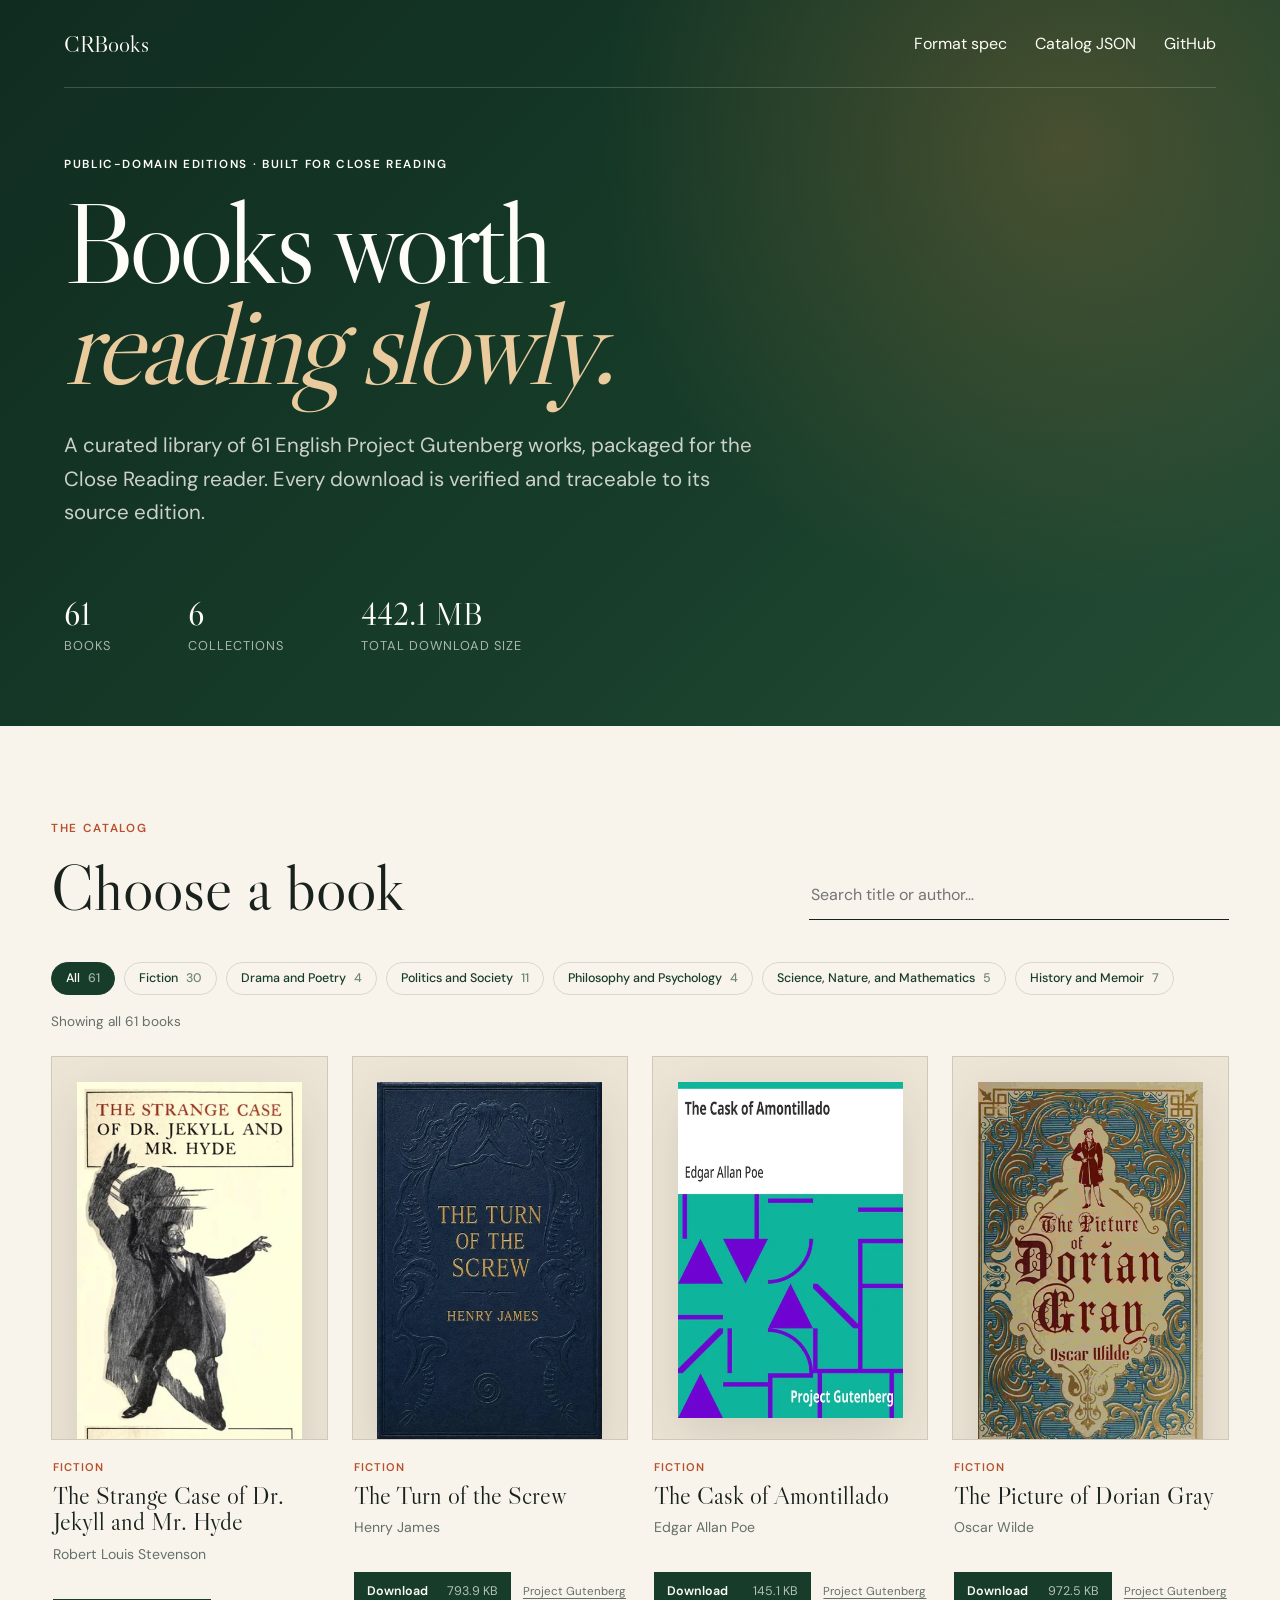
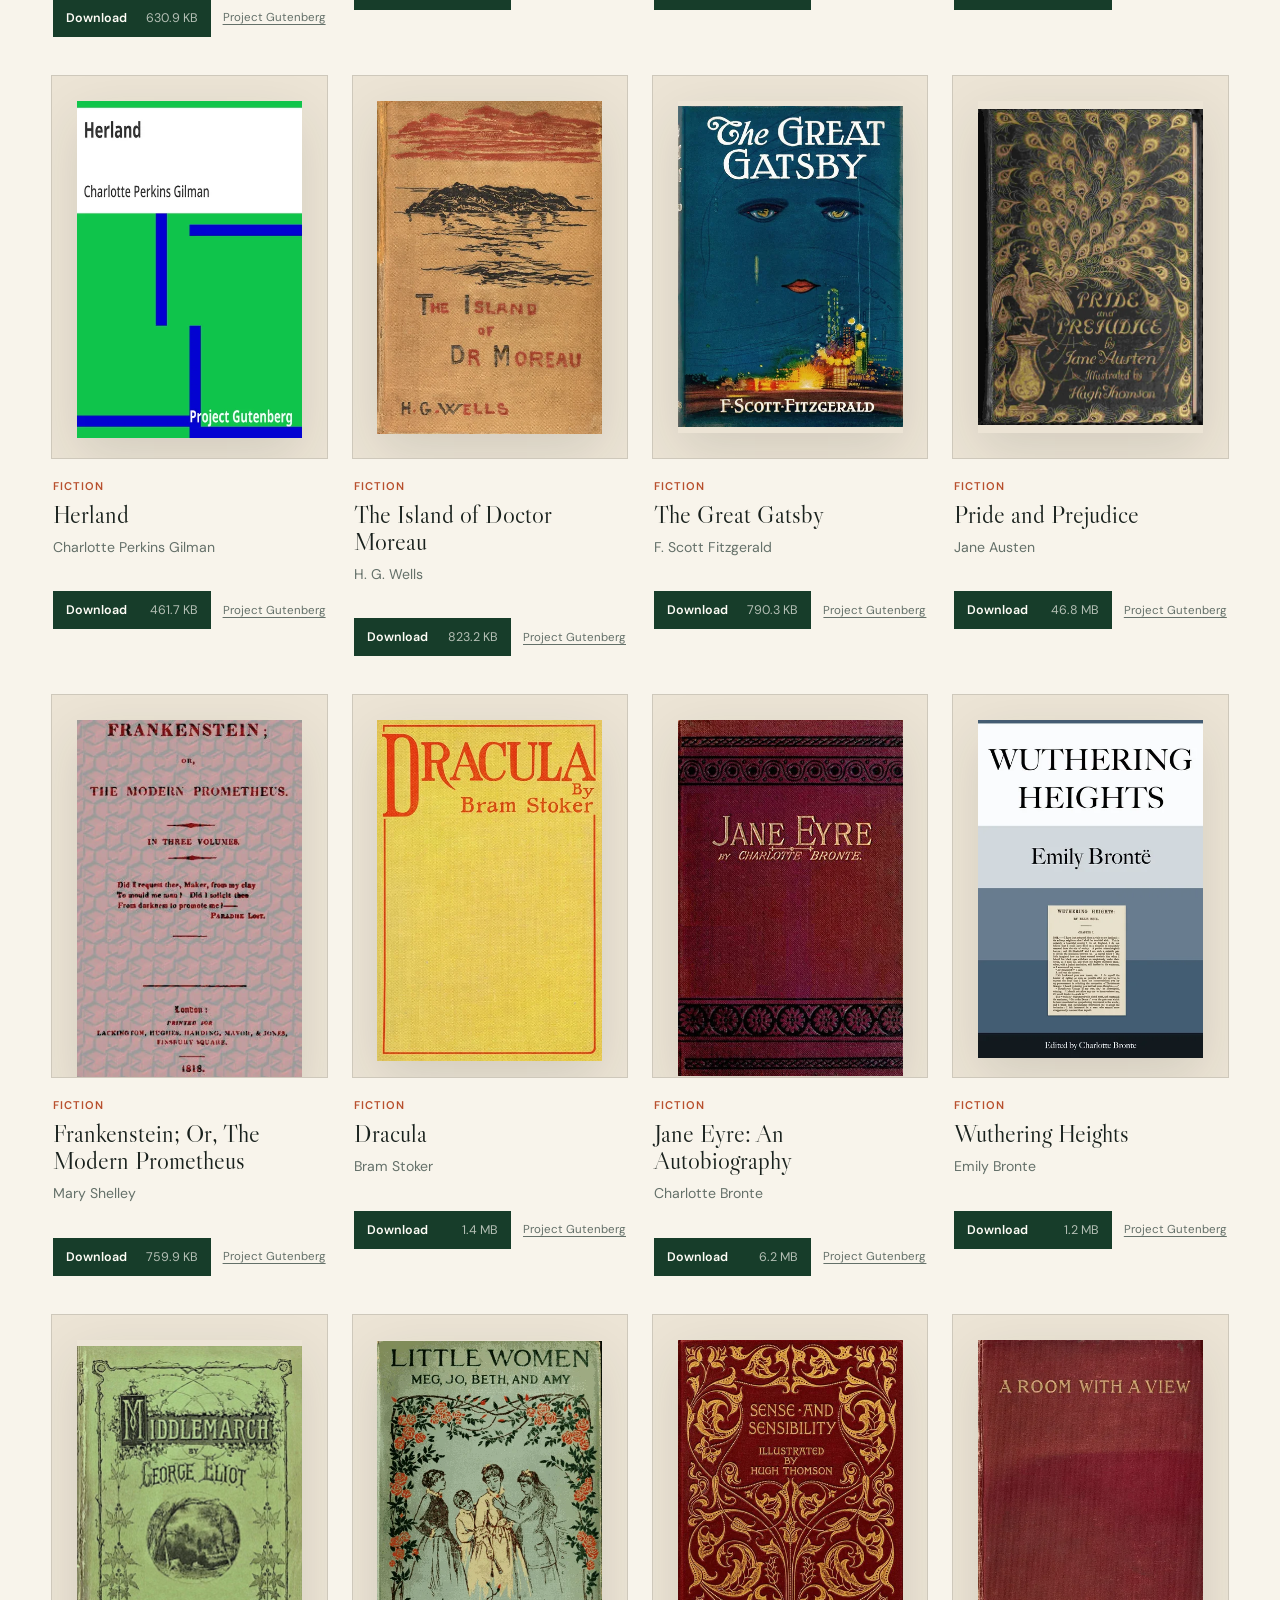
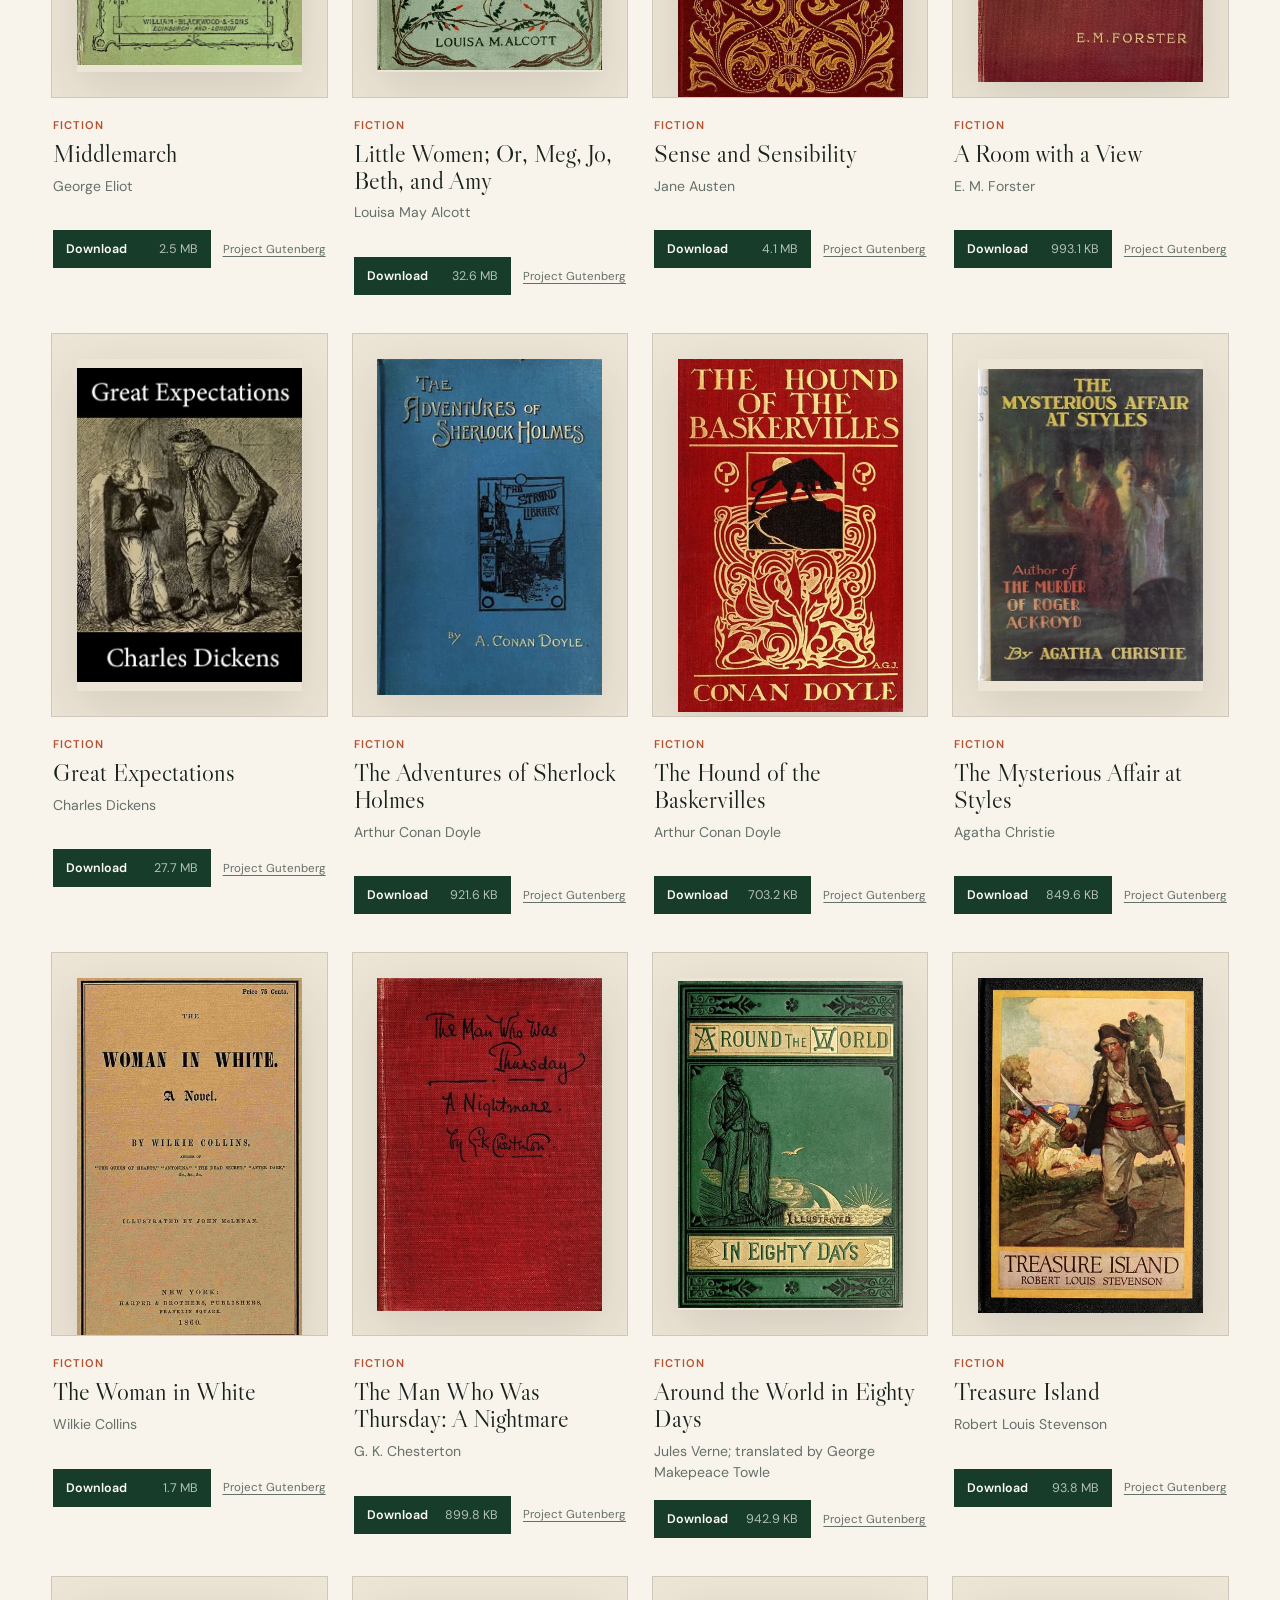
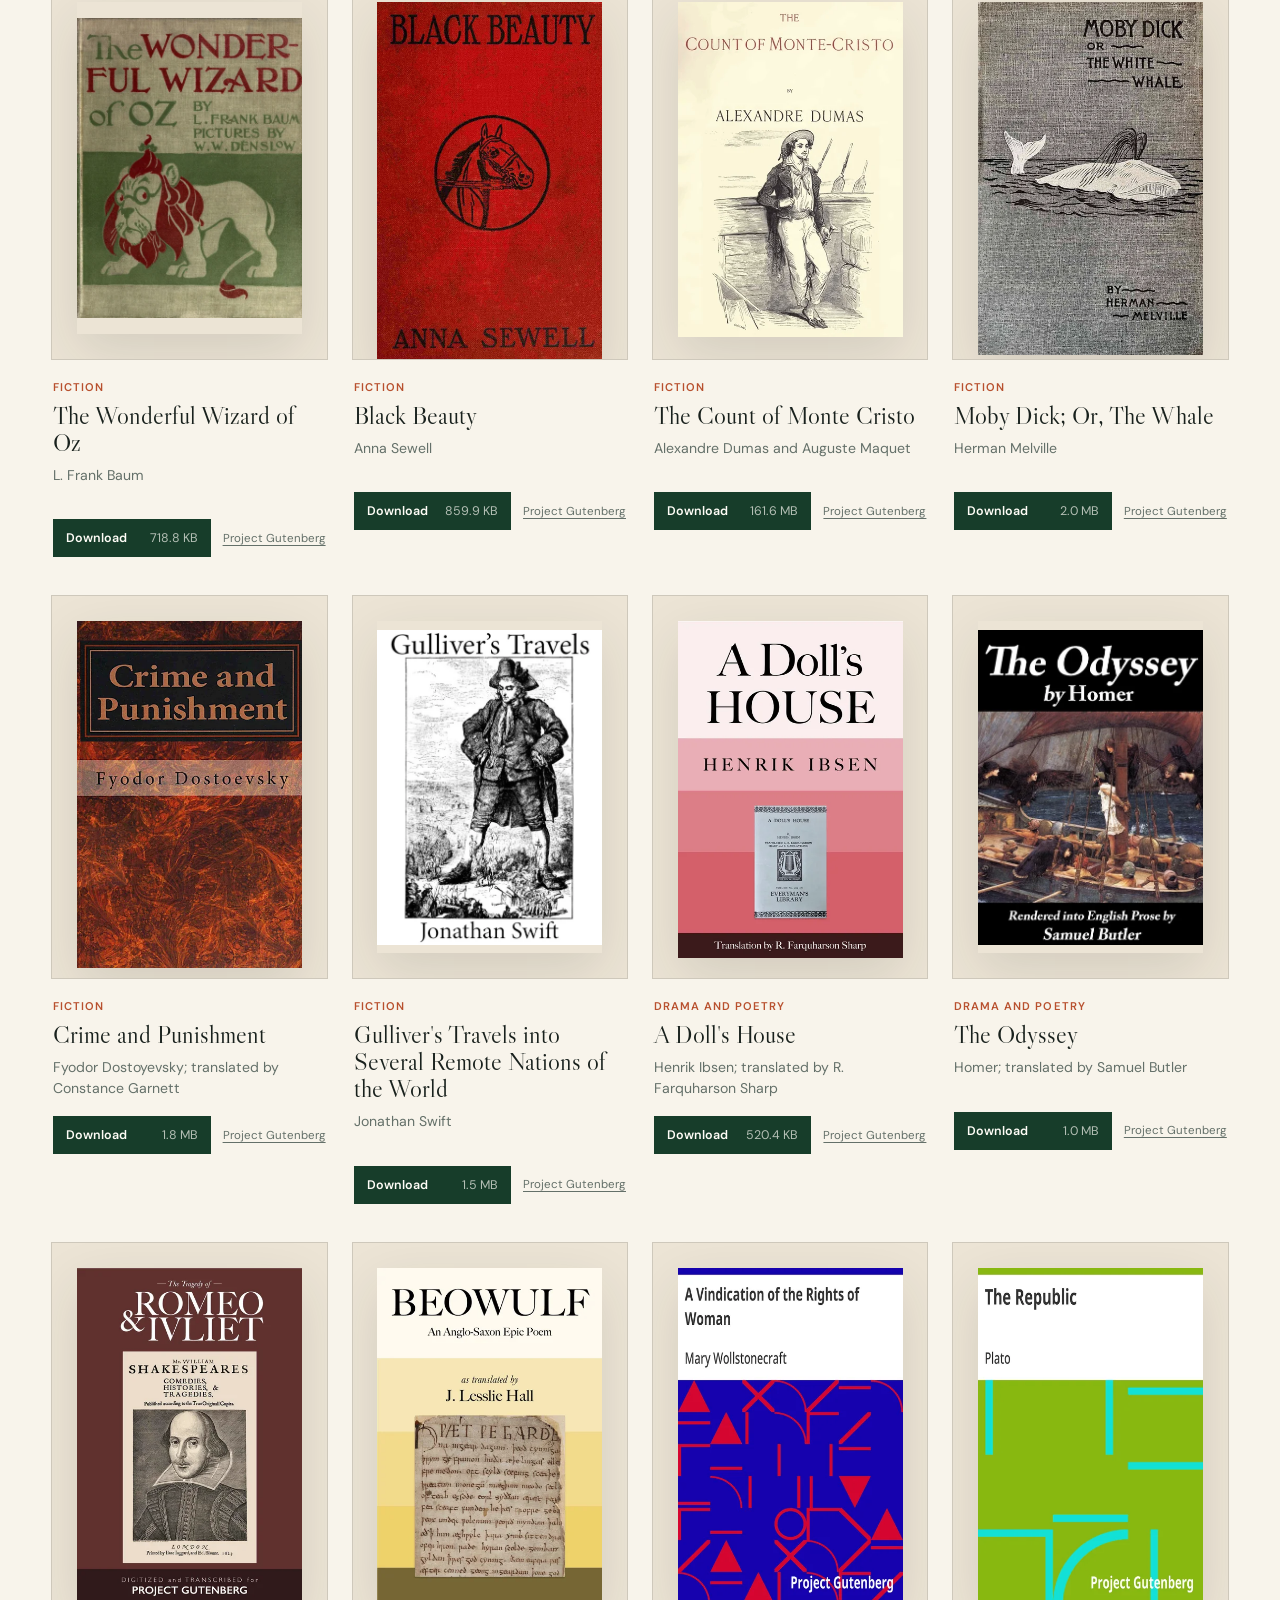
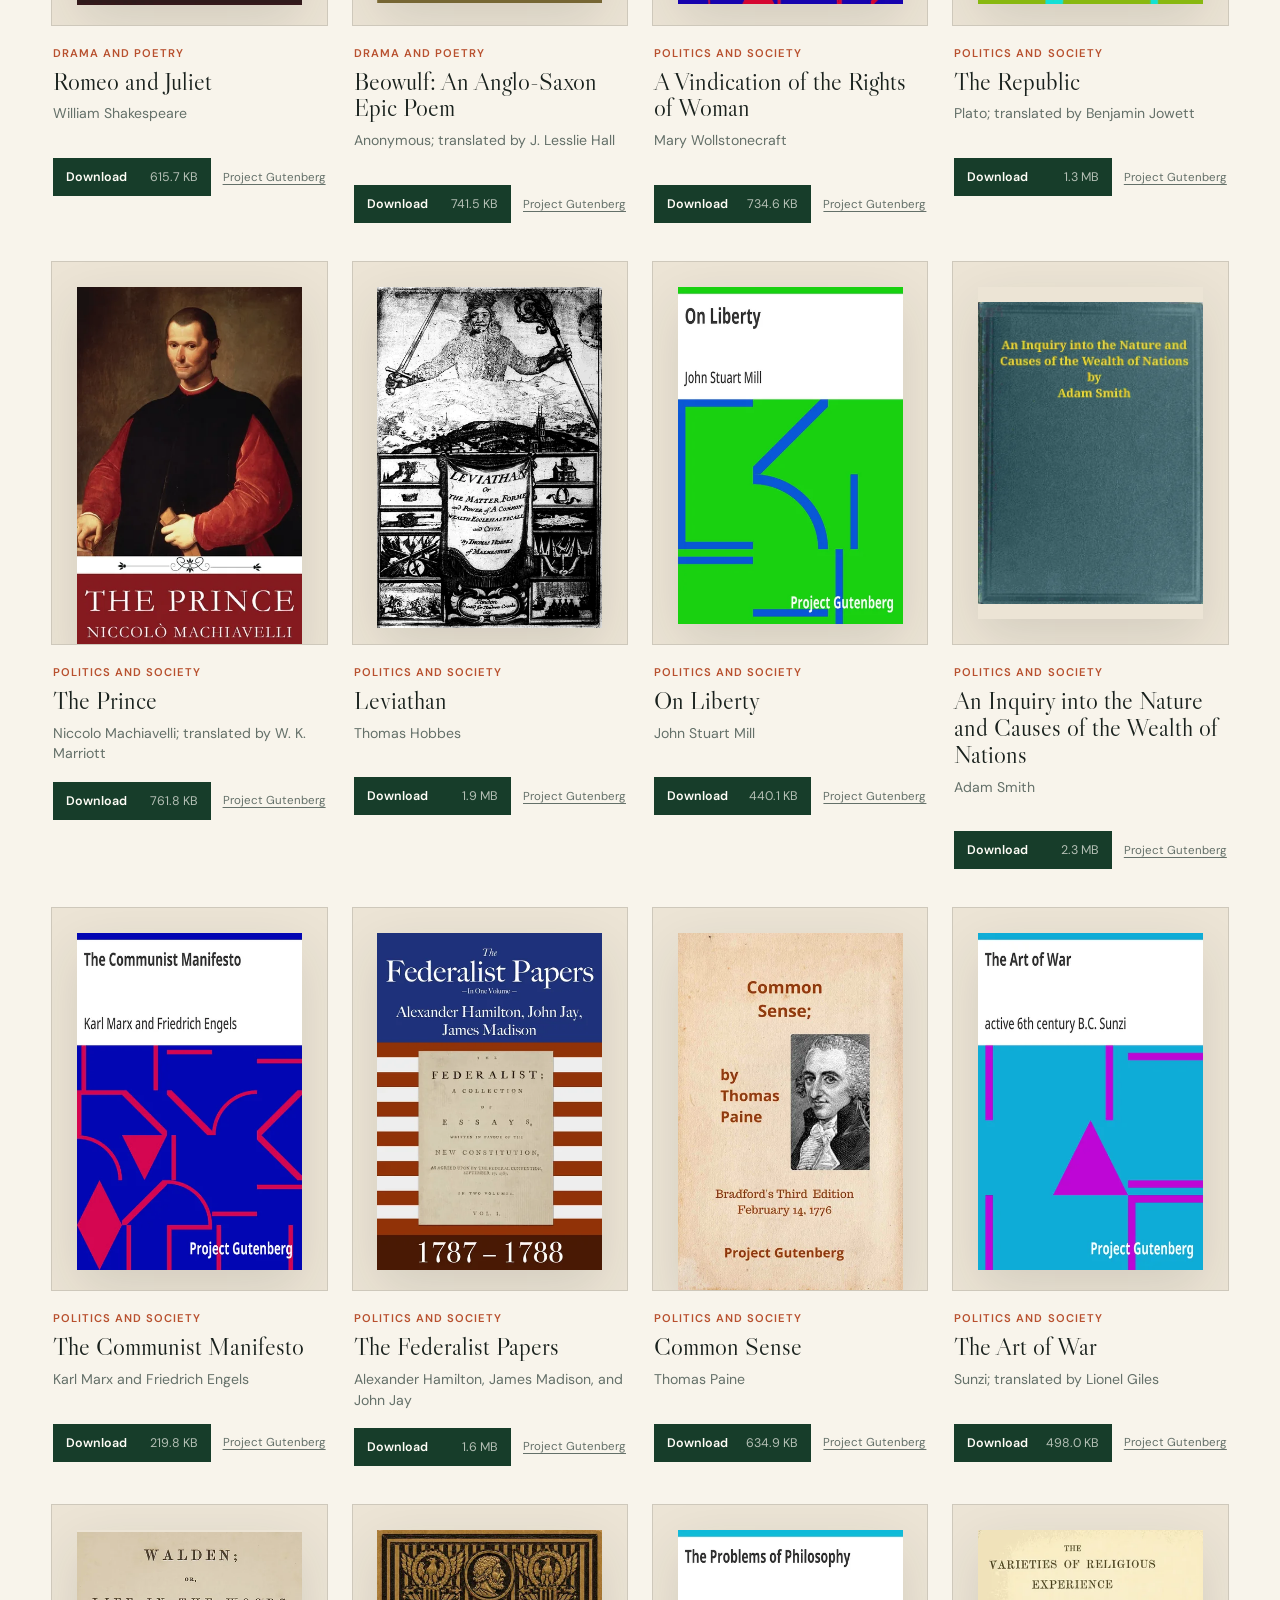
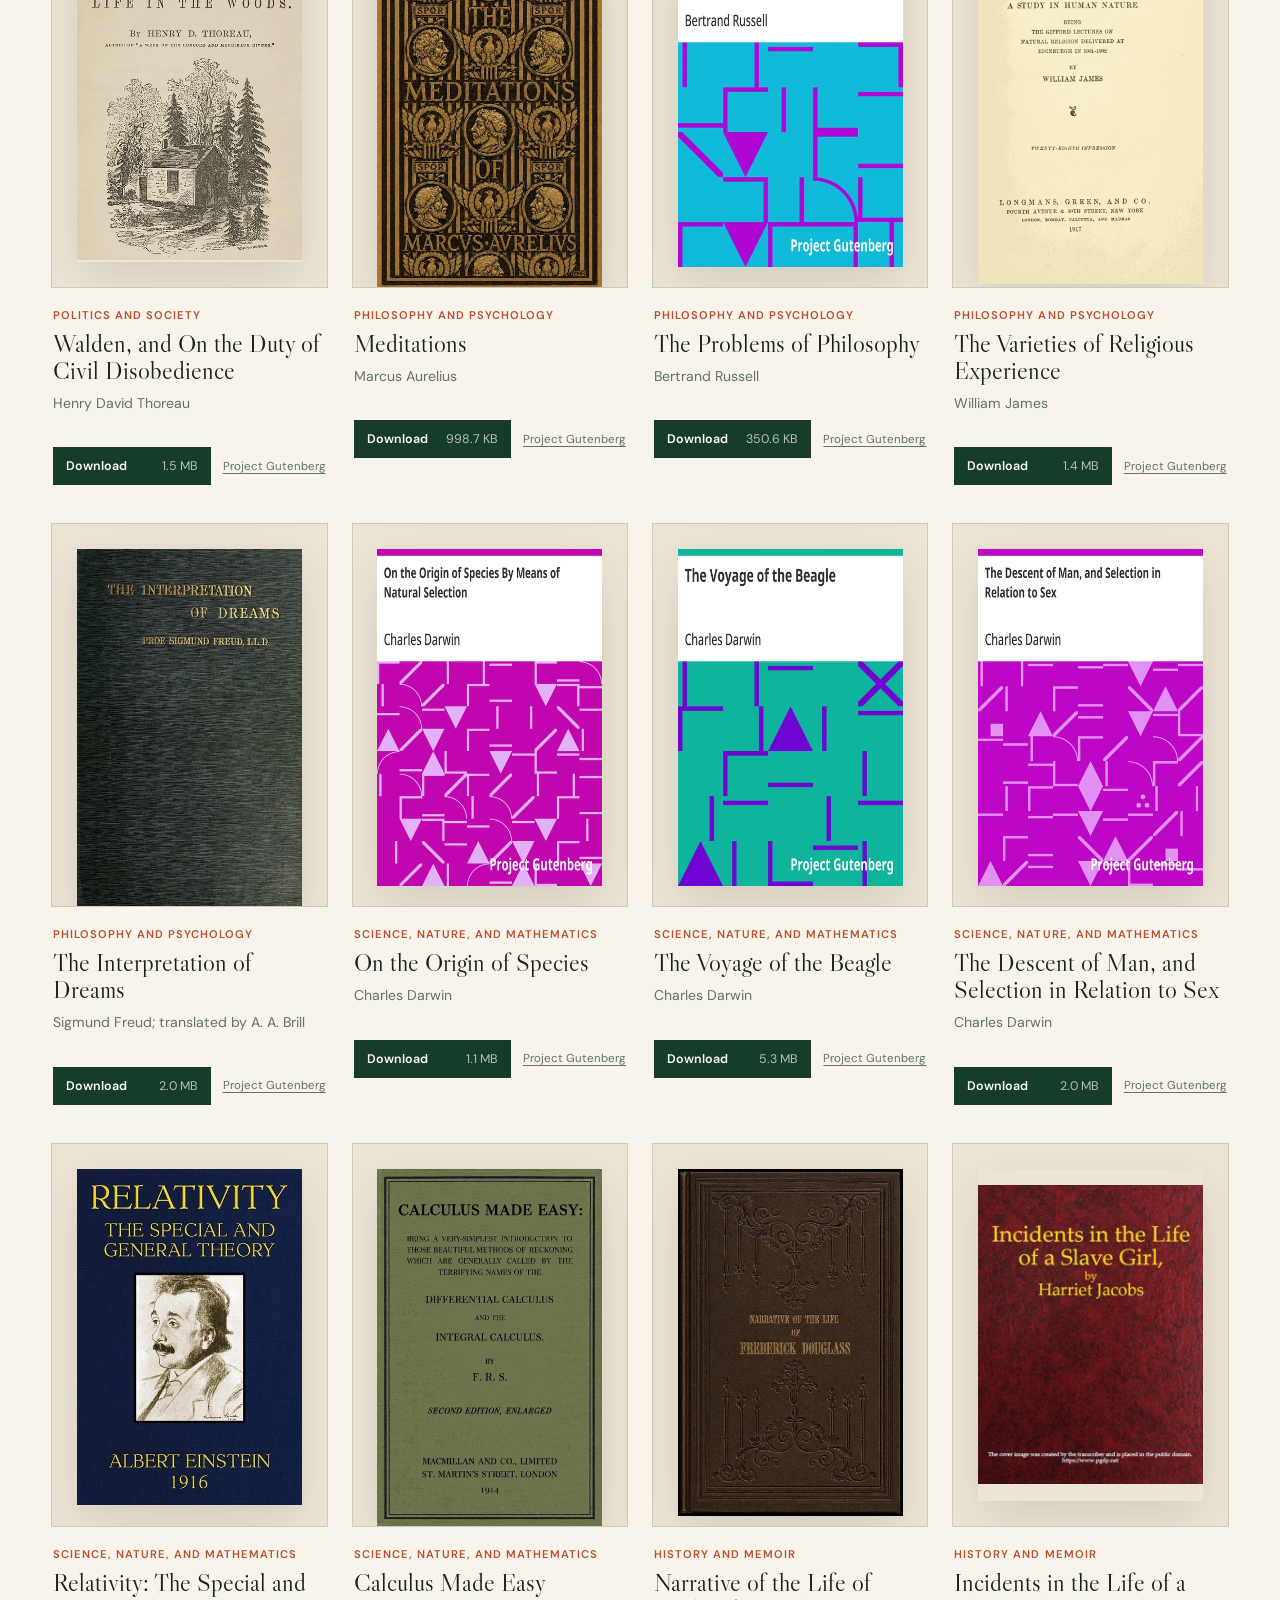
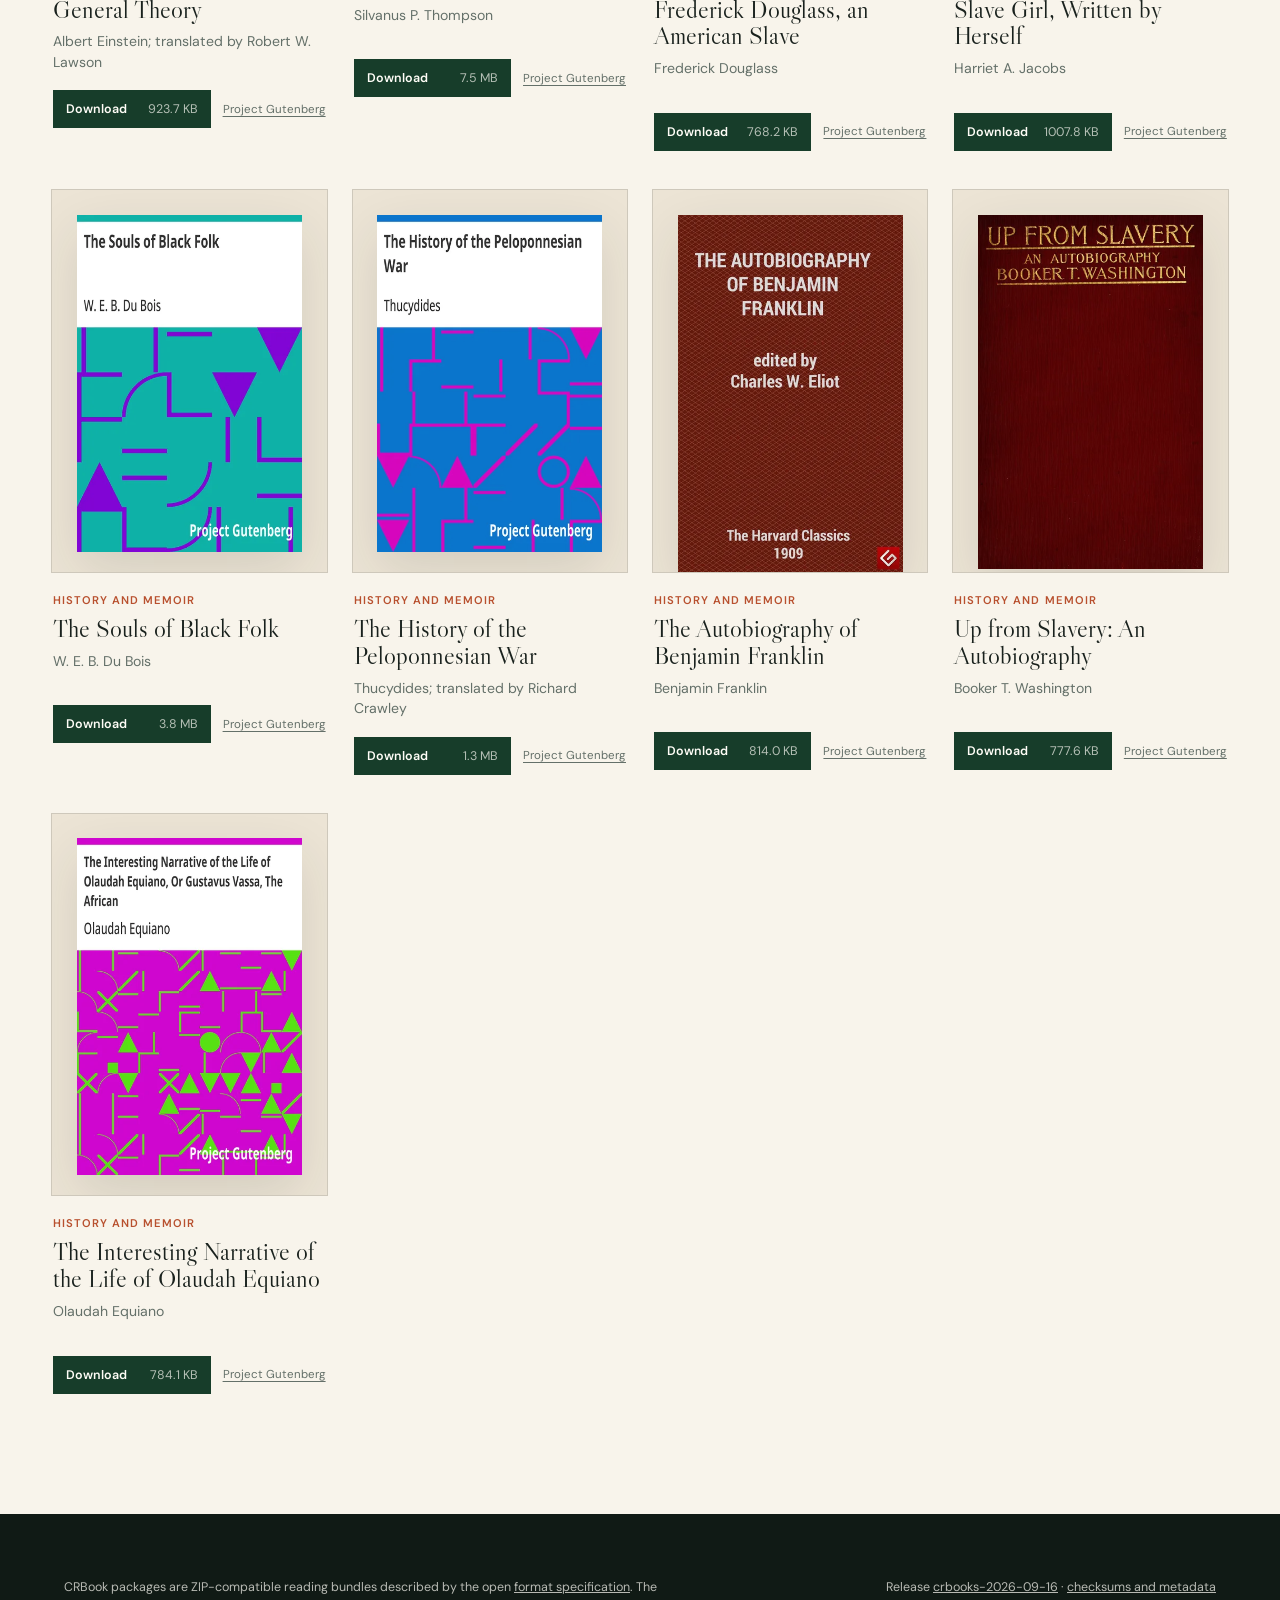
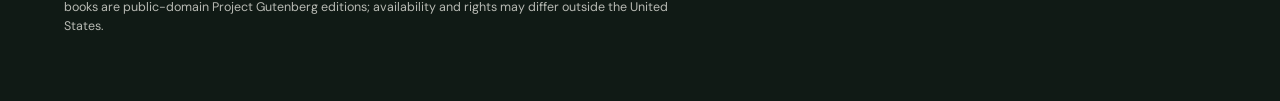
==== commit d2225318: "release: publish 2026-09-16 catalog Publish the rebuilt 61-book public CRBook catalog against the im" ====
--- a/docs/index.html
+++ b/docs/index.html
@@ -61,7 +61,7 @@
           <h3>The Strange Case of Dr. Jekyll and Mr. Hyde</h3>
           <p class="author">Robert Louis Stevenson</p>
           <div class="card-actions">
-            <a class="download" href="https://github.com/rahuldave/crbooks/releases/download/crbooks-2026-09-10-2/43_the_strange_case_of_dr_jekyll_and_mr_hyde.crbook">Download <span>630.5 KB</span></a>
+            <a class="download" href="https://github.com/rahuldave/crbooks/releases/download/crbooks-2026-09-16/43_the_strange_case_of_dr_jekyll_and_mr_hyde.crbook">Download <span>630.9 KB</span></a>
             <a class="source" href="https://www.gutenberg.org/ebooks/43">Project Gutenberg</a>
           </div>
         </div>
@@ -76,7 +76,7 @@
           <h3>The Turn of the Screw</h3>
           <p class="author">Henry James</p>
           <div class="card-actions">
-            <a class="download" href="https://github.com/rahuldave/crbooks/releases/download/crbooks-2026-09-10-2/209_the_turn_of_the_screw.crbook">Download <span>793.7 KB</span></a>
+            <a class="download" href="https://github.com/rahuldave/crbooks/releases/download/crbooks-2026-09-16/209_the_turn_of_the_screw.crbook">Download <span>793.9 KB</span></a>
             <a class="source" href="https://www.gutenberg.org/ebooks/209">Project Gutenberg</a>
           </div>
         </div>
@@ -91,7 +91,7 @@
           <h3>The Cask of Amontillado</h3>
           <p class="author">Edgar Allan Poe</p>
           <div class="card-actions">
-            <a class="download" href="https://github.com/rahuldave/crbooks/releases/download/crbooks-2026-09-10-2/1063_the_cask_of_amontillado.crbook">Download <span>144.9 KB</span></a>
+            <a class="download" href="https://github.com/rahuldave/crbooks/releases/download/crbooks-2026-09-16/1063_the_cask_of_amontillado.crbook">Download <span>145.1 KB</span></a>
             <a class="source" href="https://www.gutenberg.org/ebooks/1063">Project Gutenberg</a>
           </div>
         </div>
@@ -106,7 +106,7 @@
           <h3>The Picture of Dorian Gray</h3>
           <p class="author">Oscar Wilde</p>
           <div class="card-actions">
-            <a class="download" href="https://github.com/rahuldave/crbooks/releases/download/crbooks-2026-09-10-2/174_the_picture_of_dorian_gray.crbook">Download <span>972.2 KB</span></a>
+            <a class="download" href="https://github.com/rahuldave/crbooks/releases/download/crbooks-2026-09-16/174_the_picture_of_dorian_gray.crbook">Download <span>972.5 KB</span></a>
             <a class="source" href="https://www.gutenberg.org/ebooks/174">Project Gutenberg</a>
           </div>
         </div>
@@ -121,7 +121,7 @@
           <h3>Herland</h3>
           <p class="author">Charlotte Perkins Gilman</p>
           <div class="card-actions">
-            <a class="download" href="https://github.com/rahuldave/crbooks/releases/download/crbooks-2026-09-10-2/32_herland.crbook">Download <span>461.3 KB</span></a>
+            <a class="download" href="https://github.com/rahuldave/crbooks/releases/download/crbooks-2026-09-16/32_herland.crbook">Download <span>461.7 KB</span></a>
             <a class="source" href="https://www.gutenberg.org/ebooks/32">Project Gutenberg</a>
           </div>
         </div>
@@ -136,7 +136,7 @@
           <h3>The Island of Doctor Moreau</h3>
           <p class="author">H. G. Wells</p>
           <div class="card-actions">
-            <a class="download" href="https://github.com/rahuldave/crbooks/releases/download/crbooks-2026-09-10-2/159_the_island_of_doctor_moreau.crbook">Download <span>822.4 KB</span></a>
+            <a class="download" href="https://github.com/rahuldave/crbooks/releases/download/crbooks-2026-09-16/159_the_island_of_doctor_moreau.crbook">Download <span>823.2 KB</span></a>
             <a class="source" href="https://www.gutenberg.org/ebooks/159">Project Gutenberg</a>
           </div>
         </div>
@@ -151,7 +151,7 @@
           <h3>The Great Gatsby</h3>
           <p class="author">F. Scott Fitzgerald</p>
           <div class="card-actions">
-            <a class="download" href="https://github.com/rahuldave/crbooks/releases/download/crbooks-2026-09-10-2/64317_the_great_gatsby.crbook">Download <span>790.0 KB</span></a>
+            <a class="download" href="https://github.com/rahuldave/crbooks/releases/download/crbooks-2026-09-16/64317_the_great_gatsby.crbook">Download <span>790.3 KB</span></a>
             <a class="source" href="https://www.gutenberg.org/ebooks/64317">Project Gutenberg</a>
           </div>
         </div>
@@ -166,7 +166,7 @@
           <h3>Pride and Prejudice</h3>
           <p class="author">Jane Austen</p>
           <div class="card-actions">
-            <a class="download" href="https://github.com/rahuldave/crbooks/releases/download/crbooks-2026-09-10-2/1342_pride_and_prejudice.crbook">Download <span>46.8 MB</span></a>
+            <a class="download" href="https://github.com/rahuldave/crbooks/releases/download/crbooks-2026-09-16/1342_pride_and_prejudice.crbook">Download <span>46.8 MB</span></a>
             <a class="source" href="https://www.gutenberg.org/ebooks/1342">Project Gutenberg</a>
           </div>
         </div>
@@ -181,7 +181,7 @@
           <h3>Frankenstein; Or, The Modern Prometheus</h3>
           <p class="author">Mary Shelley</p>
           <div class="card-actions">
-            <a class="download" href="https://github.com/rahuldave/crbooks/releases/download/crbooks-2026-09-10-2/41445_frankenstein_1818.crbook">Download <span>759.7 KB</span></a>
+            <a class="download" href="https://github.com/rahuldave/crbooks/releases/download/crbooks-2026-09-16/41445_frankenstein_1818.crbook">Download <span>759.9 KB</span></a>
             <a class="source" href="https://www.gutenberg.org/ebooks/41445">Project Gutenberg</a>
           </div>
         </div>
@@ -196,7 +196,7 @@
           <h3>Dracula</h3>
           <p class="author">Bram Stoker</p>
           <div class="card-actions">
-            <a class="download" href="https://github.com/rahuldave/crbooks/releases/download/crbooks-2026-09-10-2/345_dracula.crbook">Download <span>1.4 MB</span></a>
+            <a class="download" href="https://github.com/rahuldave/crbooks/releases/download/crbooks-2026-09-16/345_dracula.crbook">Download <span>1.4 MB</span></a>
             <a class="source" href="https://www.gutenberg.org/ebooks/345">Project Gutenberg</a>
           </div>
         </div>
@@ -211,7 +211,7 @@
           <h3>Jane Eyre: An Autobiography</h3>
           <p class="author">Charlotte Bronte</p>
           <div class="card-actions">
-            <a class="download" href="https://github.com/rahuldave/crbooks/releases/download/crbooks-2026-09-10-2/1260_jane_eyre.crbook">Download <span>6.2 MB</span></a>
+            <a class="download" href="https://github.com/rahuldave/crbooks/releases/download/crbooks-2026-09-16/1260_jane_eyre.crbook">Download <span>6.2 MB</span></a>
             <a class="source" href="https://www.gutenberg.org/ebooks/1260">Project Gutenberg</a>
           </div>
         </div>
@@ -226,7 +226,7 @@
           <h3>Wuthering Heights</h3>
           <p class="author">Emily Bronte</p>
           <div class="card-actions">
-            <a class="download" href="https://github.com/rahuldave/crbooks/releases/download/crbooks-2026-09-10-2/768_wuthering_heights.crbook">Download <span>1.2 MB</span></a>
+            <a class="download" href="https://github.com/rahuldave/crbooks/releases/download/crbooks-2026-09-16/768_wuthering_heights.crbook">Download <span>1.2 MB</span></a>
             <a class="source" href="https://www.gutenberg.org/ebooks/768">Project Gutenberg</a>
           </div>
         </div>
@@ -241,7 +241,7 @@
           <h3>Middlemarch</h3>
           <p class="author">George Eliot</p>
           <div class="card-actions">
-            <a class="download" href="https://github.com/rahuldave/crbooks/releases/download/crbooks-2026-09-10-2/145_middlemarch.crbook">Download <span>2.5 MB</span></a>
+            <a class="download" href="https://github.com/rahuldave/crbooks/releases/download/crbooks-2026-09-16/145_middlemarch.crbook">Download <span>2.5 MB</span></a>
             <a class="source" href="https://www.gutenberg.org/ebooks/145">Project Gutenberg</a>
           </div>
         </div>
@@ -256,7 +256,7 @@
           <h3>Little Women; Or, Meg, Jo, Beth, and Amy</h3>
           <p class="author">Louisa May Alcott</p>
           <div class="card-actions">
-            <a class="download" href="https://github.com/rahuldave/crbooks/releases/download/crbooks-2026-09-10-2/37106_little_women.crbook">Download <span>32.6 MB</span></a>
+            <a class="download" href="https://github.com/rahuldave/crbooks/releases/download/crbooks-2026-09-16/37106_little_women.crbook">Download <span>32.6 MB</span></a>
             <a class="source" href="https://www.gutenberg.org/ebooks/37106">Project Gutenberg</a>
           </div>
         </div>
@@ -271,7 +271,7 @@
           <h3>Sense and Sensibility</h3>
           <p class="author">Jane Austen</p>
           <div class="card-actions">
-            <a class="download" href="https://github.com/rahuldave/crbooks/releases/download/crbooks-2026-09-10-2/21839_sense_and_sensibility.crbook">Download <span>4.1 MB</span></a>
+            <a class="download" href="https://github.com/rahuldave/crbooks/releases/download/crbooks-2026-09-16/21839_sense_and_sensibility.crbook">Download <span>4.1 MB</span></a>
             <a class="source" href="https://www.gutenberg.org/ebooks/21839">Project Gutenberg</a>
           </div>
         </div>
@@ -286,7 +286,7 @@
           <h3>A Room with a View</h3>
           <p class="author">E. M. Forster</p>
           <div class="card-actions">
-            <a class="download" href="https://github.com/rahuldave/crbooks/releases/download/crbooks-2026-09-10-2/2641_a_room_with_a_view.crbook">Download <span>992.3 KB</span></a>
+            <a class="download" href="https://github.com/rahuldave/crbooks/releases/download/crbooks-2026-09-16/2641_a_room_with_a_view.crbook">Download <span>993.1 KB</span></a>
             <a class="source" href="https://www.gutenberg.org/ebooks/2641">Project Gutenberg</a>
           </div>
         </div>
@@ -301,7 +301,7 @@
           <h3>Great Expectations</h3>
           <p class="author">Charles Dickens</p>
           <div class="card-actions">
-            <a class="download" href="https://github.com/rahuldave/crbooks/releases/download/crbooks-2026-09-10-2/1400_great_expectations.crbook">Download <span>27.7 MB</span></a>
+            <a class="download" href="https://github.com/rahuldave/crbooks/releases/download/crbooks-2026-09-16/1400_great_expectations.crbook">Download <span>27.7 MB</span></a>
             <a class="source" href="https://www.gutenberg.org/ebooks/1400">Project Gutenberg</a>
           </div>
         </div>
@@ -316,7 +316,7 @@
           <h3>The Adventures of Sherlock Holmes</h3>
           <p class="author">Arthur Conan Doyle</p>
           <div class="card-actions">
-            <a class="download" href="https://github.com/rahuldave/crbooks/releases/download/crbooks-2026-09-10-2/1661_the_adventures_of_sherlock_holmes.crbook">Download <span>921.2 KB</span></a>
+            <a class="download" href="https://github.com/rahuldave/crbooks/releases/download/crbooks-2026-09-16/1661_the_adventures_of_sherlock_holmes.crbook">Download <span>921.6 KB</span></a>
             <a class="source" href="https://www.gutenberg.org/ebooks/1661">Project Gutenberg</a>
           </div>
         </div>
@@ -331,7 +331,7 @@
           <h3>The Hound of the Baskervilles</h3>
           <p class="author">Arthur Conan Doyle</p>
           <div class="card-actions">
-            <a class="download" href="https://github.com/rahuldave/crbooks/releases/download/crbooks-2026-09-10-2/2852_the_hound_of_the_baskervilles.crbook">Download <span>702.7 KB</span></a>
+            <a class="download" href="https://github.com/rahuldave/crbooks/releases/download/crbooks-2026-09-16/2852_the_hound_of_the_baskervilles.crbook">Download <span>703.2 KB</span></a>
             <a class="source" href="https://www.gutenberg.org/ebooks/2852">Project Gutenberg</a>
           </div>
         </div>
@@ -346,7 +346,7 @@
           <h3>The Mysterious Affair at Styles</h3>
           <p class="author">Agatha Christie</p>
           <div class="card-actions">
-            <a class="download" href="https://github.com/rahuldave/crbooks/releases/download/crbooks-2026-09-10-2/863_the_mysterious_affair_at_styles.crbook">Download <span>849.2 KB</span></a>
+            <a class="download" href="https://github.com/rahuldave/crbooks/releases/download/crbooks-2026-09-16/863_the_mysterious_affair_at_styles.crbook">Download <span>849.6 KB</span></a>
             <a class="source" href="https://www.gutenberg.org/ebooks/863">Project Gutenberg</a>
           </div>
         </div>
@@ -361,7 +361,7 @@
           <h3>The Woman in White</h3>
           <p class="author">Wilkie Collins</p>
           <div class="card-actions">
-            <a class="download" href="https://github.com/rahuldave/crbooks/releases/download/crbooks-2026-09-10-2/583_the_woman_in_white.crbook">Download <span>1.7 MB</span></a>
+            <a class="download" href="https://github.com/rahuldave/crbooks/releases/download/crbooks-2026-09-16/583_the_woman_in_white.crbook">Download <span>1.7 MB</span></a>
             <a class="source" href="https://www.gutenberg.org/ebooks/583">Project Gutenberg</a>
           </div>
         </div>
@@ -376,7 +376,7 @@
           <h3>The Man Who Was Thursday: A Nightmare</h3>
           <p class="author">G. K. Chesterton</p>
           <div class="card-actions">
-            <a class="download" href="https://github.com/rahuldave/crbooks/releases/download/crbooks-2026-09-10-2/1695_the_man_who_was_thursday.crbook">Download <span>899.3 KB</span></a>
+            <a class="download" href="https://github.com/rahuldave/crbooks/releases/download/crbooks-2026-09-16/1695_the_man_who_was_thursday.crbook">Download <span>899.8 KB</span></a>
             <a class="source" href="https://www.gutenberg.org/ebooks/1695">Project Gutenberg</a>
           </div>
         </div>
@@ -391,7 +391,7 @@
           <h3>Around the World in Eighty Days</h3>
           <p class="author">Jules Verne; translated by George Makepeace Towle</p>
           <div class="card-actions">
-            <a class="download" href="https://github.com/rahuldave/crbooks/releases/download/crbooks-2026-09-10-2/103_around_the_world_in_eighty_days.crbook">Download <span>940.3 KB</span></a>
+            <a class="download" href="https://github.com/rahuldave/crbooks/releases/download/crbooks-2026-09-16/103_around_the_world_in_eighty_days.crbook">Download <span>942.9 KB</span></a>
             <a class="source" href="https://www.gutenberg.org/ebooks/103">Project Gutenberg</a>
           </div>
         </div>
@@ -406,7 +406,7 @@
           <h3>Treasure Island</h3>
           <p class="author">Robert Louis Stevenson</p>
           <div class="card-actions">
-            <a class="download" href="https://github.com/rahuldave/crbooks/releases/download/crbooks-2026-09-10-2/120_treasure_island.crbook">Download <span>93.8 MB</span></a>
+            <a class="download" href="https://github.com/rahuldave/crbooks/releases/download/crbooks-2026-09-16/120_treasure_island.crbook">Download <span>93.8 MB</span></a>
             <a class="source" href="https://www.gutenberg.org/ebooks/120">Project Gutenberg</a>
           </div>
         </div>
@@ -421,7 +421,7 @@
           <h3>The Wonderful Wizard of Oz</h3>
           <p class="author">L. Frank Baum</p>
           <div class="card-actions">
-            <a class="download" href="https://github.com/rahuldave/crbooks/releases/download/crbooks-2026-09-10-2/55_the_wonderful_wizard_of_oz.crbook">Download <span>718.1 KB</span></a>
+            <a class="download" href="https://github.com/rahuldave/crbooks/releases/download/crbooks-2026-09-16/55_the_wonderful_wizard_of_oz.crbook">Download <span>718.8 KB</span></a>
             <a class="source" href="https://www.gutenberg.org/ebooks/55">Project Gutenberg</a>
           </div>
         </div>
@@ -436,7 +436,7 @@
           <h3>Black Beauty</h3>
           <p class="author">Anna Sewell</p>
           <div class="card-actions">
-            <a class="download" href="https://github.com/rahuldave/crbooks/releases/download/crbooks-2026-09-10-2/271_black_beauty.crbook">Download <span>859.0 KB</span></a>
+            <a class="download" href="https://github.com/rahuldave/crbooks/releases/download/crbooks-2026-09-16/271_black_beauty.crbook">Download <span>859.9 KB</span></a>
             <a class="source" href="https://www.gutenberg.org/ebooks/271">Project Gutenberg</a>
           </div>
         </div>
@@ -451,7 +451,7 @@
           <h3>The Count of Monte Cristo</h3>
           <p class="author">Alexandre Dumas and Auguste Maquet</p>
           <div class="card-actions">
-            <a class="download" href="https://github.com/rahuldave/crbooks/releases/download/crbooks-2026-09-10-2/1184_the_count_of_monte_cristo.crbook">Download <span>161.6 MB</span></a>
+            <a class="download" href="https://github.com/rahuldave/crbooks/releases/download/crbooks-2026-09-16/1184_the_count_of_monte_cristo.crbook">Download <span>161.6 MB</span></a>
             <a class="source" href="https://www.gutenberg.org/ebooks/1184">Project Gutenberg</a>
           </div>
         </div>
@@ -466,7 +466,7 @@
           <h3>Moby Dick; Or, The Whale</h3>
           <p class="author">Herman Melville</p>
           <div class="card-actions">
-            <a class="download" href="https://github.com/rahuldave/crbooks/releases/download/crbooks-2026-09-10-2/2701_moby_dick.crbook">Download <span>2.0 MB</span></a>
+            <a class="download" href="https://github.com/rahuldave/crbooks/releases/download/crbooks-2026-09-16/2701_moby_dick.crbook">Download <span>2.0 MB</span></a>
             <a class="source" href="https://www.gutenberg.org/ebooks/2701">Project Gutenberg</a>
           </div>
         </div>
@@ -481,7 +481,7 @@
           <h3>Crime and Punishment</h3>
           <p class="author">Fyodor Dostoyevsky; translated by Constance Garnett</p>
           <div class="card-actions">
-            <a class="download" href="https://github.com/rahuldave/crbooks/releases/download/crbooks-2026-09-10-2/2554_crime_and_punishment.crbook">Download <span>1.8 MB</span></a>
+            <a class="download" href="https://github.com/rahuldave/crbooks/releases/download/crbooks-2026-09-16/2554_crime_and_punishment.crbook">Download <span>1.8 MB</span></a>
             <a class="source" href="https://www.gutenberg.org/ebooks/2554">Project Gutenberg</a>
           </div>
         </div>
@@ -496,7 +496,7 @@
           <h3>Gulliver&#x27;s Travels into Several Remote Nations of the World</h3>
           <p class="author">Jonathan Swift</p>
           <div class="card-actions">
-            <a class="download" href="https://github.com/rahuldave/crbooks/releases/download/crbooks-2026-09-10-2/829_gullivers_travels.crbook">Download <span>1.5 MB</span></a>
+            <a class="download" href="https://github.com/rahuldave/crbooks/releases/download/crbooks-2026-09-16/829_gullivers_travels.crbook">Download <span>1.5 MB</span></a>
             <a class="source" href="https://www.gutenberg.org/ebooks/829">Project Gutenberg</a>
           </div>
         </div>
@@ -511,7 +511,7 @@
           <h3>A Doll&#x27;s House</h3>
           <p class="author">Henrik Ibsen; translated by R. Farquharson Sharp</p>
           <div class="card-actions">
-            <a class="download" href="https://github.com/rahuldave/crbooks/releases/download/crbooks-2026-09-10-2/2542_a_dolls_house.crbook">Download <span>520.2 KB</span></a>
+            <a class="download" href="https://github.com/rahuldave/crbooks/releases/download/crbooks-2026-09-16/2542_a_dolls_house.crbook">Download <span>520.4 KB</span></a>
             <a class="source" href="https://www.gutenberg.org/ebooks/2542">Project Gutenberg</a>
           </div>
         </div>
@@ -526,7 +526,7 @@
           <h3>The Odyssey</h3>
           <p class="author">Homer; translated by Samuel Butler</p>
           <div class="card-actions">
-            <a class="download" href="https://github.com/rahuldave/crbooks/releases/download/crbooks-2026-09-10-2/1727_the_odyssey.crbook">Download <span>1.0 MB</span></a>
+            <a class="download" href="https://github.com/rahuldave/crbooks/releases/download/crbooks-2026-09-16/1727_the_odyssey.crbook">Download <span>1.0 MB</span></a>
             <a class="source" href="https://www.gutenberg.org/ebooks/1727">Project Gutenberg</a>
           </div>
         </div>
@@ -541,7 +541,7 @@
           <h3>Romeo and Juliet</h3>
           <p class="author">William Shakespeare</p>
           <div class="card-actions">
-            <a class="download" href="https://github.com/rahuldave/crbooks/releases/download/crbooks-2026-09-10-2/1513_romeo_and_juliet.crbook">Download <span>615.2 KB</span></a>
+            <a class="download" href="https://github.com/rahuldave/crbooks/releases/download/crbooks-2026-09-16/1513_romeo_and_juliet.crbook">Download <span>615.7 KB</span></a>
             <a class="source" href="https://www.gutenberg.org/ebooks/1513">Project Gutenberg</a>
           </div>
         </div>
@@ -556,7 +556,7 @@
           <h3>Beowulf: An Anglo-Saxon Epic Poem</h3>
           <p class="author">Anonymous; translated by J. Lesslie Hall</p>
           <div class="card-actions">
-            <a class="download" href="https://github.com/rahuldave/crbooks/releases/download/crbooks-2026-09-10-2/16328_beowulf.crbook">Download <span>739.8 KB</span></a>
+            <a class="download" href="https://github.com/rahuldave/crbooks/releases/download/crbooks-2026-09-16/16328_beowulf.crbook">Download <span>741.5 KB</span></a>
             <a class="source" href="https://www.gutenberg.org/ebooks/16328">Project Gutenberg</a>
           </div>
         </div>
@@ -571,7 +571,7 @@
           <h3>A Vindication of the Rights of Woman</h3>
           <p class="author">Mary Wollstonecraft</p>
           <div class="card-actions">
-            <a class="download" href="https://github.com/rahuldave/crbooks/releases/download/crbooks-2026-09-10-2/3420_a_vindication_of_the_rights_of_woman.crbook">Download <span>734.3 KB</span></a>
+            <a class="download" href="https://github.com/rahuldave/crbooks/releases/download/crbooks-2026-09-16/3420_a_vindication_of_the_rights_of_woman.crbook">Download <span>734.6 KB</span></a>
             <a class="source" href="https://www.gutenberg.org/ebooks/3420">Project Gutenberg</a>
           </div>
         </div>
@@ -586,7 +586,7 @@
           <h3>The Republic</h3>
           <p class="author">Plato; translated by Benjamin Jowett</p>
           <div class="card-actions">
-            <a class="download" href="https://github.com/rahuldave/crbooks/releases/download/crbooks-2026-09-10-2/1497_the_republic.crbook">Download <span>1.3 MB</span></a>
+            <a class="download" href="https://github.com/rahuldave/crbooks/releases/download/crbooks-2026-09-16/1497_the_republic.crbook">Download <span>1.3 MB</span></a>
             <a class="source" href="https://www.gutenberg.org/ebooks/1497">Project Gutenberg</a>
           </div>
         </div>
@@ -601,7 +601,7 @@
           <h3>The Prince</h3>
           <p class="author">Niccolo Machiavelli; translated by W. K. Marriott</p>
           <div class="card-actions">
-            <a class="download" href="https://github.com/rahuldave/crbooks/releases/download/crbooks-2026-09-10-2/1232_the_prince.crbook">Download <span>758.6 KB</span></a>
+            <a class="download" href="https://github.com/rahuldave/crbooks/releases/download/crbooks-2026-09-16/1232_the_prince.crbook">Download <span>761.8 KB</span></a>
             <a class="source" href="https://www.gutenberg.org/ebooks/1232">Project Gutenberg</a>
           </div>
         </div>
@@ -616,7 +616,7 @@
           <h3>Leviathan</h3>
           <p class="author">Thomas Hobbes</p>
           <div class="card-actions">
-            <a class="download" href="https://github.com/rahuldave/crbooks/releases/download/crbooks-2026-09-10-2/3207_leviathan.crbook">Download <span>1.9 MB</span></a>
+            <a class="download" href="https://github.com/rahuldave/crbooks/releases/download/crbooks-2026-09-16/3207_leviathan.crbook">Download <span>1.9 MB</span></a>
             <a class="source" href="https://www.gutenberg.org/ebooks/3207">Project Gutenberg</a>
           </div>
         </div>
@@ -631,7 +631,7 @@
           <h3>On Liberty</h3>
           <p class="author">John Stuart Mill</p>
           <div class="card-actions">
-            <a class="download" href="https://github.com/rahuldave/crbooks/releases/download/crbooks-2026-09-10-2/34901_on_liberty.crbook">Download <span>439.5 KB</span></a>
+            <a class="download" href="https://github.com/rahuldave/crbooks/releases/download/crbooks-2026-09-16/34901_on_liberty.crbook">Download <span>440.1 KB</span></a>
             <a class="source" href="https://www.gutenberg.org/ebooks/34901">Project Gutenberg</a>
           </div>
         </div>
@@ -646,7 +646,7 @@
           <h3>An Inquiry into the Nature and Causes of the Wealth of Nations</h3>
           <p class="author">Adam Smith</p>
           <div class="card-actions">
-            <a class="download" href="https://github.com/rahuldave/crbooks/releases/download/crbooks-2026-09-10-2/3300_the_wealth_of_nations.crbook">Download <span>2.3 MB</span></a>
+            <a class="download" href="https://github.com/rahuldave/crbooks/releases/download/crbooks-2026-09-16/3300_the_wealth_of_nations.crbook">Download <span>2.3 MB</span></a>
             <a class="source" href="https://www.gutenberg.org/ebooks/3300">Project Gutenberg</a>
           </div>
         </div>
@@ -661,7 +661,7 @@
           <h3>The Communist Manifesto</h3>
           <p class="author">Karl Marx and Friedrich Engels</p>
           <div class="card-actions">
-            <a class="download" href="https://github.com/rahuldave/crbooks/releases/download/crbooks-2026-09-10-2/61_the_communist_manifesto.crbook">Download <span>219.6 KB</span></a>
+            <a class="download" href="https://github.com/rahuldave/crbooks/releases/download/crbooks-2026-09-16/61_the_communist_manifesto.crbook">Download <span>219.8 KB</span></a>
             <a class="source" href="https://www.gutenberg.org/ebooks/61">Project Gutenberg</a>
           </div>
         </div>
@@ -676,7 +676,7 @@
           <h3>The Federalist Papers</h3>
           <p class="author">Alexander Hamilton, James Madison, and John Jay</p>
           <div class="card-actions">
-            <a class="download" href="https://github.com/rahuldave/crbooks/releases/download/crbooks-2026-09-10-2/18_the_federalist_papers.crbook">Download <span>1.6 MB</span></a>
+            <a class="download" href="https://github.com/rahuldave/crbooks/releases/download/crbooks-2026-09-16/18_the_federalist_papers.crbook">Download <span>1.6 MB</span></a>
             <a class="source" href="https://www.gutenberg.org/ebooks/18">Project Gutenberg</a>
           </div>
         </div>
@@ -691,7 +691,7 @@
           <h3>Common Sense</h3>
           <p class="author">Thomas Paine</p>
           <div class="card-actions">
-            <a class="download" href="https://github.com/rahuldave/crbooks/releases/download/crbooks-2026-09-10-2/147_common_sense.crbook">Download <span>634.5 KB</span></a>
+            <a class="download" href="https://github.com/rahuldave/crbooks/releases/download/crbooks-2026-09-16/147_common_sense.crbook">Download <span>634.9 KB</span></a>
             <a class="source" href="https://www.gutenberg.org/ebooks/147">Project Gutenberg</a>
           </div>
         </div>
@@ -706,7 +706,7 @@
           <h3>The Art of War</h3>
           <p class="author">Sunzi; translated by Lionel Giles</p>
           <div class="card-actions">
-            <a class="download" href="https://github.com/rahuldave/crbooks/releases/download/crbooks-2026-09-10-2/132_the_art_of_war.crbook">Download <span>497.6 KB</span></a>
+            <a class="download" href="https://github.com/rahuldave/crbooks/releases/download/crbooks-2026-09-16/132_the_art_of_war.crbook">Download <span>498.0 KB</span></a>
             <a class="source" href="https://www.gutenberg.org/ebooks/132">Project Gutenberg</a>
           </div>
         </div>
@@ -721,7 +721,7 @@
           <h3>Walden, and On the Duty of Civil Disobedience</h3>
           <p class="author">Henry David Thoreau</p>
           <div class="card-actions">
-            <a class="download" href="https://github.com/rahuldave/crbooks/releases/download/crbooks-2026-09-10-2/205_walden_and_civil_disobedience.crbook">Download <span>1.5 MB</span></a>
+            <a class="download" href="https://github.com/rahuldave/crbooks/releases/download/crbooks-2026-09-16/205_walden_and_civil_disobedience.crbook">Download <span>1.5 MB</span></a>
             <a class="source" href="https://www.gutenberg.org/ebooks/205">Project Gutenberg</a>
           </div>
         </div>
@@ -736,7 +736,7 @@
           <h3>Meditations</h3>
           <p class="author">Marcus Aurelius</p>
           <div class="card-actions">
-            <a class="download" href="https://github.com/rahuldave/crbooks/releases/download/crbooks-2026-09-10-2/2680_meditations.crbook">Download <span>998.7 KB</span></a>
+            <a class="download" href="https://github.com/rahuldave/crbooks/releases/download/crbooks-2026-09-16/2680_meditations.crbook">Download <span>998.7 KB</span></a>
             <a class="source" href="https://www.gutenberg.org/ebooks/2680">Project Gutenberg</a>
           </div>
         </div>
@@ -751,7 +751,7 @@
           <h3>The Problems of Philosophy</h3>
           <p class="author">Bertrand Russell</p>
           <div class="card-actions">
-            <a class="download" href="https://github.com/rahuldave/crbooks/releases/download/crbooks-2026-09-10-2/5827_the_problems_of_philosophy.crbook">Download <span>350.1 KB</span></a>
+            <a class="download" href="https://github.com/rahuldave/crbooks/releases/download/crbooks-2026-09-16/5827_the_problems_of_philosophy.crbook">Download <span>350.6 KB</span></a>
             <a class="source" href="https://www.gutenberg.org/ebooks/5827">Project Gutenberg</a>
           </div>
         </div>
@@ -766,7 +766,7 @@
           <h3>The Varieties of Religious Experience</h3>
           <p class="author">William James</p>
           <div class="card-actions">
-            <a class="download" href="https://github.com/rahuldave/crbooks/releases/download/crbooks-2026-09-10-2/621_the_varieties_of_religious_experience.crbook">Download <span>1.4 MB</span></a>
+            <a class="download" href="https://github.com/rahuldave/crbooks/releases/download/crbooks-2026-09-16/621_the_varieties_of_religious_experience.crbook">Download <span>1.4 MB</span></a>
             <a class="source" href="https://www.gutenberg.org/ebooks/621">Project Gutenberg</a>
           </div>
         </div>
@@ -781,7 +781,7 @@
           <h3>The Interpretation of Dreams</h3>
           <p class="author">Sigmund Freud; translated by A. A. Brill</p>
           <div class="card-actions">
-            <a class="download" href="https://github.com/rahuldave/crbooks/releases/download/crbooks-2026-09-10-2/66048_the_interpretation_of_dreams.crbook">Download <span>2.0 MB</span></a>
+            <a class="download" href="https://github.com/rahuldave/crbooks/releases/download/crbooks-2026-09-16/66048_the_interpretation_of_dreams.crbook">Download <span>2.0 MB</span></a>
             <a class="source" href="https://www.gutenberg.org/ebooks/66048">Project Gutenberg</a>
           </div>
         </div>
@@ -796,7 +796,7 @@
           <h3>On the Origin of Species</h3>
           <p class="author">Charles Darwin</p>
           <div class="card-actions">
-            <a class="download" href="https://github.com/rahuldave/crbooks/releases/download/crbooks-2026-09-10-2/1228_on_the_origin_of_species_1859.crbook">Download <span>1.1 MB</span></a>
+            <a class="download" href="https://github.com/rahuldave/crbooks/releases/download/crbooks-2026-09-16/1228_on_the_origin_of_species_1859.crbook">Download <span>1.1 MB</span></a>
             <a class="source" href="https://www.gutenberg.org/ebooks/1228">Project Gutenberg</a>
           </div>
         </div>
@@ -811,7 +811,7 @@
           <h3>The Voyage of the Beagle</h3>
           <p class="author">Charles Darwin</p>
           <div class="card-actions">
-            <a class="download" href="https://github.com/rahuldave/crbooks/releases/download/crbooks-2026-09-10-2/944_the_voyage_of_the_beagle.crbook">Download <span>5.3 MB</span></a>
+            <a class="download" href="https://github.com/rahuldave/crbooks/releases/download/crbooks-2026-09-16/944_the_voyage_of_the_beagle.crbook">Download <span>5.3 MB</span></a>
             <a class="source" href="https://www.gutenberg.org/ebooks/944">Project Gutenberg</a>
           </div>
         </div>
@@ -826,7 +826,7 @@
           <h3>The Descent of Man, and Selection in Relation to Sex</h3>
           <p class="author">Charles Darwin</p>
           <div class="card-actions">
-            <a class="download" href="https://github.com/rahuldave/crbooks/releases/download/crbooks-2026-09-10-2/2300_the_descent_of_man.crbook">Download <span>2.0 MB</span></a>
+            <a class="download" href="https://github.com/rahuldave/crbooks/releases/download/crbooks-2026-09-16/2300_the_descent_of_man.crbook">Download <span>2.0 MB</span></a>
             <a class="source" href="https://www.gutenberg.org/ebooks/2300">Project Gutenberg</a>
           </div>
         </div>
@@ -841,7 +841,7 @@
           <h3>Relativity: The Special and General Theory</h3>
           <p class="author">Albert Einstein; translated by Robert W. Lawson</p>
           <div class="card-actions">
-            <a class="download" href="https://github.com/rahuldave/crbooks/releases/download/crbooks-2026-09-10-2/5001_relativity.crbook">Download <span>919.7 KB</span></a>
+            <a class="download" href="https://github.com/rahuldave/crbooks/releases/download/crbooks-2026-09-16/5001_relativity.crbook">Download <span>923.7 KB</span></a>
             <a class="source" href="https://www.gutenberg.org/ebooks/5001">Project Gutenberg</a>
           </div>
         </div>
@@ -856,7 +856,7 @@
           <h3>Calculus Made Easy</h3>
           <p class="author">Silvanus P. Thompson</p>
           <div class="card-actions">
-            <a class="download" href="https://github.com/rahuldave/crbooks/releases/download/crbooks-2026-09-10-2/33283_calculus_made_easy.crbook">Download <span>7.5 MB</span></a>
+            <a class="download" href="https://github.com/rahuldave/crbooks/releases/download/crbooks-2026-09-16/33283_calculus_made_easy.crbook">Download <span>7.5 MB</span></a>
             <a class="source" href="https://www.gutenberg.org/ebooks/33283">Project Gutenberg</a>
           </div>
         </div>
@@ -871,7 +871,7 @@
           <h3>Narrative of the Life of Frederick Douglass, an American Slave</h3>
           <p class="author">Frederick Douglass</p>
           <div class="card-actions">
-            <a class="download" href="https://github.com/rahuldave/crbooks/releases/download/crbooks-2026-09-10-2/23_narrative_of_the_life_of_frederick_douglass.crbook">Download <span>767.9 KB</span></a>
+            <a class="download" href="https://github.com/rahuldave/crbooks/releases/download/crbooks-2026-09-16/23_narrative_of_the_life_of_frederick_douglass.crbook">Download <span>768.2 KB</span></a>
             <a class="source" href="https://www.gutenberg.org/ebooks/23">Project Gutenberg</a>
           </div>
         </div>
@@ -886,7 +886,7 @@
           <h3>Incidents in the Life of a Slave Girl, Written by Herself</h3>
           <p class="author">Harriet A. Jacobs</p>
           <div class="card-actions">
-            <a class="download" href="https://github.com/rahuldave/crbooks/releases/download/crbooks-2026-09-10-2/11030_incidents_in_the_life_of_a_slave_girl.crbook">Download <span>1006.8 KB</span></a>
+            <a class="download" href="https://github.com/rahuldave/crbooks/releases/download/crbooks-2026-09-16/11030_incidents_in_the_life_of_a_slave_girl.crbook">Download <span>1007.8 KB</span></a>
             <a class="source" href="https://www.gutenberg.org/ebooks/11030">Project Gutenberg</a>
           </div>
         </div>
@@ -901,7 +901,7 @@
           <h3>The Souls of Black Folk</h3>
           <p class="author">W. E. B. Du Bois</p>
           <div class="card-actions">
-            <a class="download" href="https://github.com/rahuldave/crbooks/releases/download/crbooks-2026-09-10-2/408_the_souls_of_black_folk.crbook">Download <span>3.8 MB</span></a>
+            <a class="download" href="https://github.com/rahuldave/crbooks/releases/download/crbooks-2026-09-16/408_the_souls_of_black_folk.crbook">Download <span>3.8 MB</span></a>
             <a class="source" href="https://www.gutenberg.org/ebooks/408">Project Gutenberg</a>
           </div>
         </div>
@@ -916,7 +916,7 @@
           <h3>The History of the Peloponnesian War</h3>
           <p class="author">Thucydides; translated by Richard Crawley</p>
           <div class="card-actions">
-            <a class="download" href="https://github.com/rahuldave/crbooks/releases/download/crbooks-2026-09-10-2/7142_the_history_of_the_peloponnesian_war.crbook">Download <span>1.3 MB</span></a>
+            <a class="download" href="https://github.com/rahuldave/crbooks/releases/download/crbooks-2026-09-16/7142_the_history_of_the_peloponnesian_war.crbook">Download <span>1.3 MB</span></a>
             <a class="source" href="https://www.gutenberg.org/ebooks/7142">Project Gutenberg</a>
           </div>
         </div>
@@ -931,7 +931,7 @@
           <h3>The Autobiography of Benjamin Franklin</h3>
           <p class="author">Benjamin Franklin</p>
           <div class="card-actions">
-            <a class="download" href="https://github.com/rahuldave/crbooks/releases/download/crbooks-2026-09-10-2/148_the_autobiography_of_benjamin_franklin.crbook">Download <span>813.8 KB</span></a>
+            <a class="download" href="https://github.com/rahuldave/crbooks/releases/download/crbooks-2026-09-16/148_the_autobiography_of_benjamin_franklin.crbook">Download <span>814.0 KB</span></a>
             <a class="source" href="https://www.gutenberg.org/ebooks/148">Project Gutenberg</a>
           </div>
         </div>
@@ -946,7 +946,7 @@
           <h3>Up from Slavery: An Autobiography</h3>
           <p class="author">Booker T. Washington</p>
           <div class="card-actions">
-            <a class="download" href="https://github.com/rahuldave/crbooks/releases/download/crbooks-2026-09-10-2/2376_up_from_slavery.crbook">Download <span>777.0 KB</span></a>
+            <a class="download" href="https://github.com/rahuldave/crbooks/releases/download/crbooks-2026-09-16/2376_up_from_slavery.crbook">Download <span>777.6 KB</span></a>
             <a class="source" href="https://www.gutenberg.org/ebooks/2376">Project Gutenberg</a>
           </div>
         </div>
@@ -961,7 +961,7 @@
           <h3>The Interesting Narrative of the Life of Olaudah Equiano</h3>
           <p class="author">Olaudah Equiano</p>
           <div class="card-actions">
-            <a class="download" href="https://github.com/rahuldave/crbooks/releases/download/crbooks-2026-09-10-2/15399_the_interesting_narrative_of_olaudah_equiano.crbook">Download <span>783.7 KB</span></a>
+            <a class="download" href="https://github.com/rahuldave/crbooks/releases/download/crbooks-2026-09-16/15399_the_interesting_narrative_of_olaudah_equiano.crbook">Download <span>784.1 KB</span></a>
             <a class="source" href="https://www.gutenberg.org/ebooks/15399">Project Gutenberg</a>
           </div>
         </div>
@@ -972,7 +972,7 @@
 
   <footer>
     <p>CRBook packages are ZIP-compatible reading bundles described by the open <a href="spec/">format specification</a>. The books are public-domain Project Gutenberg editions; availability and rights may differ outside the United States.</p>
-    <p>Release <a href="https://github.com/rahuldave/crbooks/releases/tag/crbooks-2026-09-10-2">crbooks-2026-09-10-2</a> · <a href="catalog.json">checksums and metadata</a></p>
+    <p>Release <a href="https://github.com/rahuldave/crbooks/releases/tag/crbooks-2026-09-16">crbooks-2026-09-16</a> · <a href="catalog.json">checksums and metadata</a></p>
   </footer>
   <script src="app.js" defer></script>
 </body>
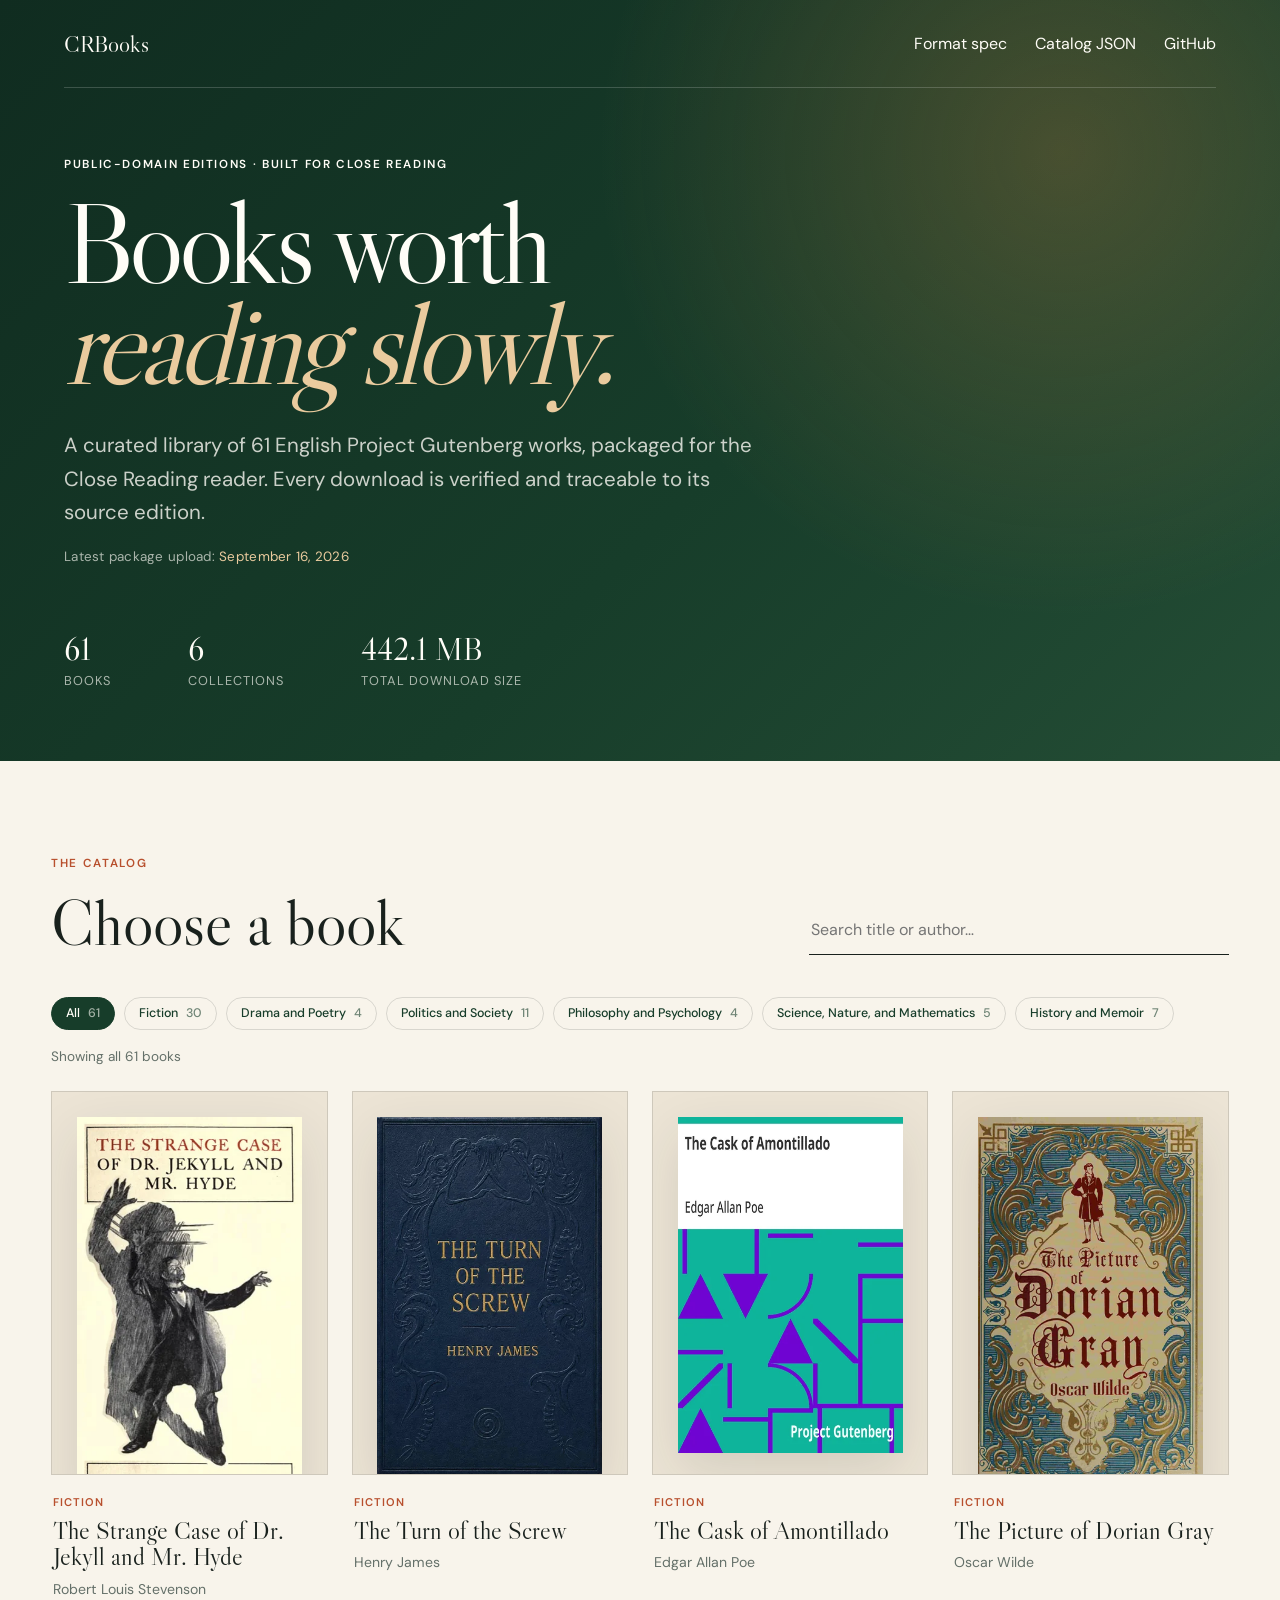
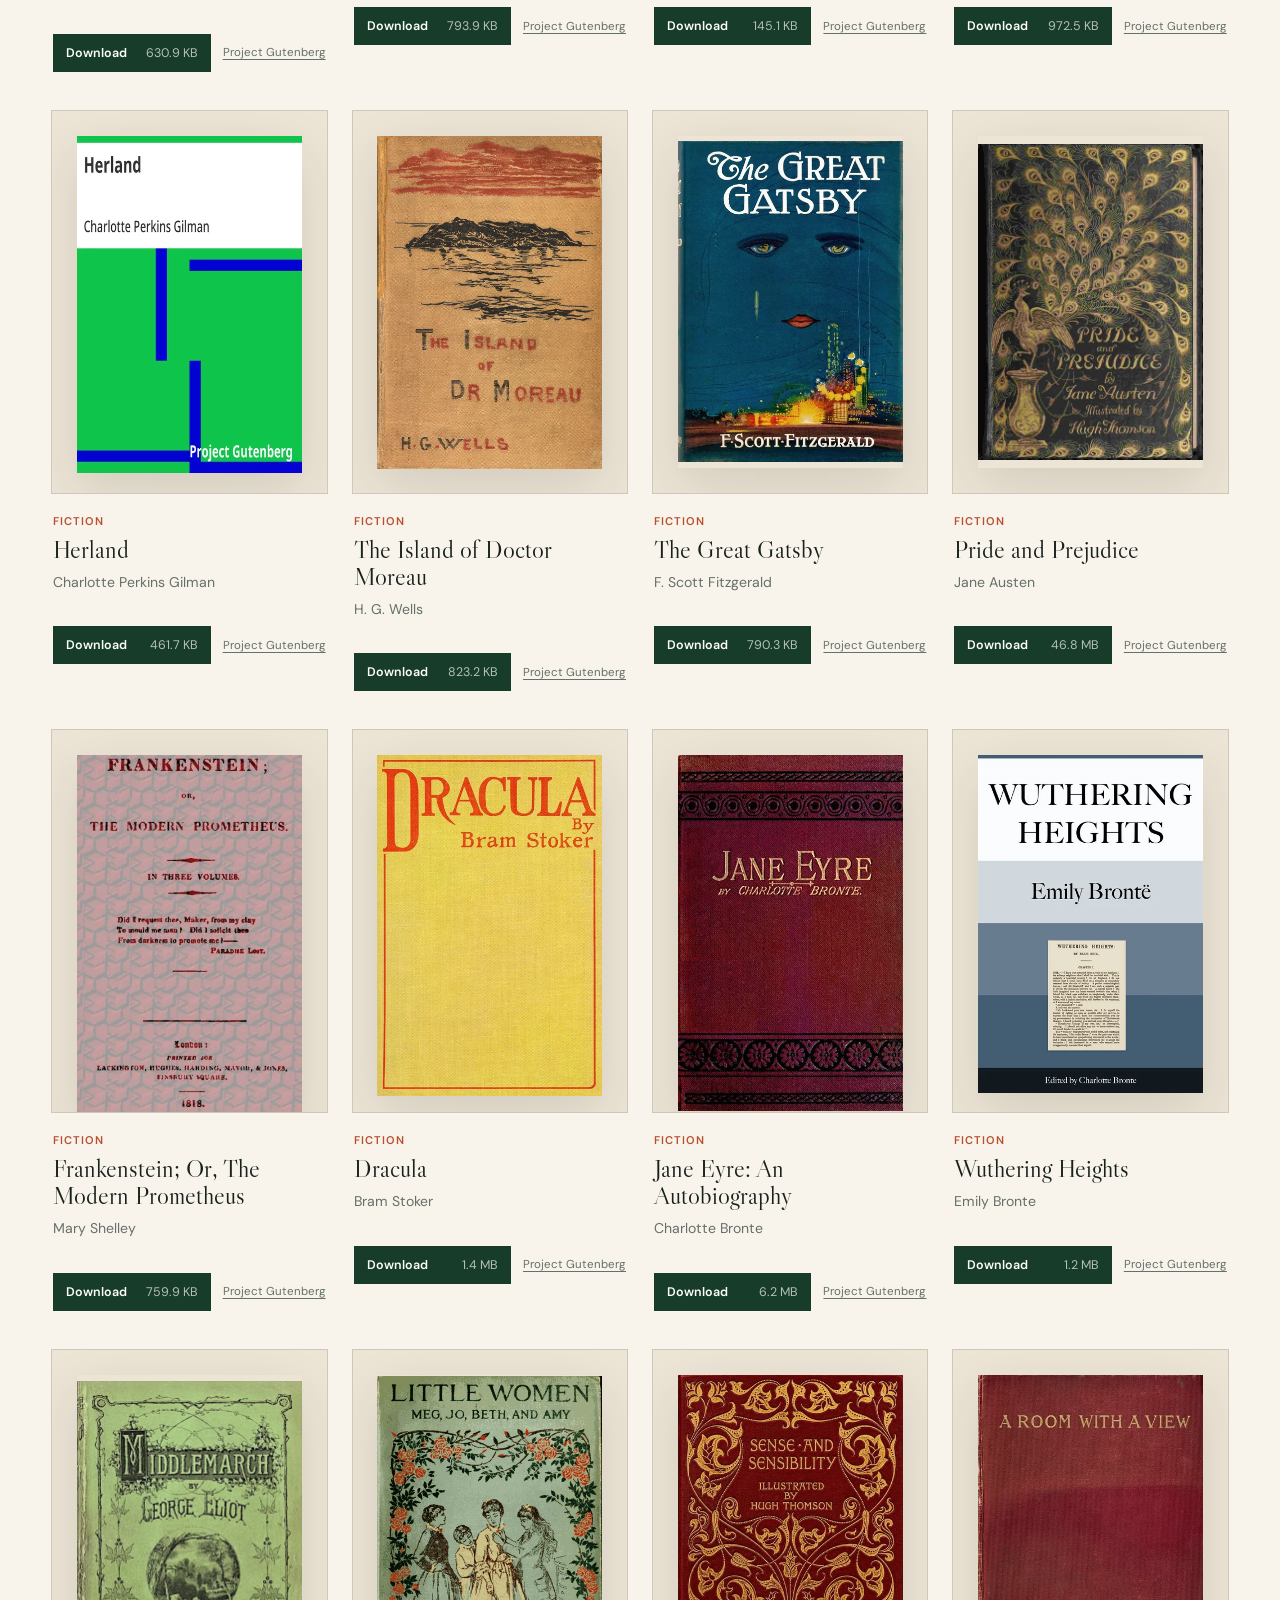
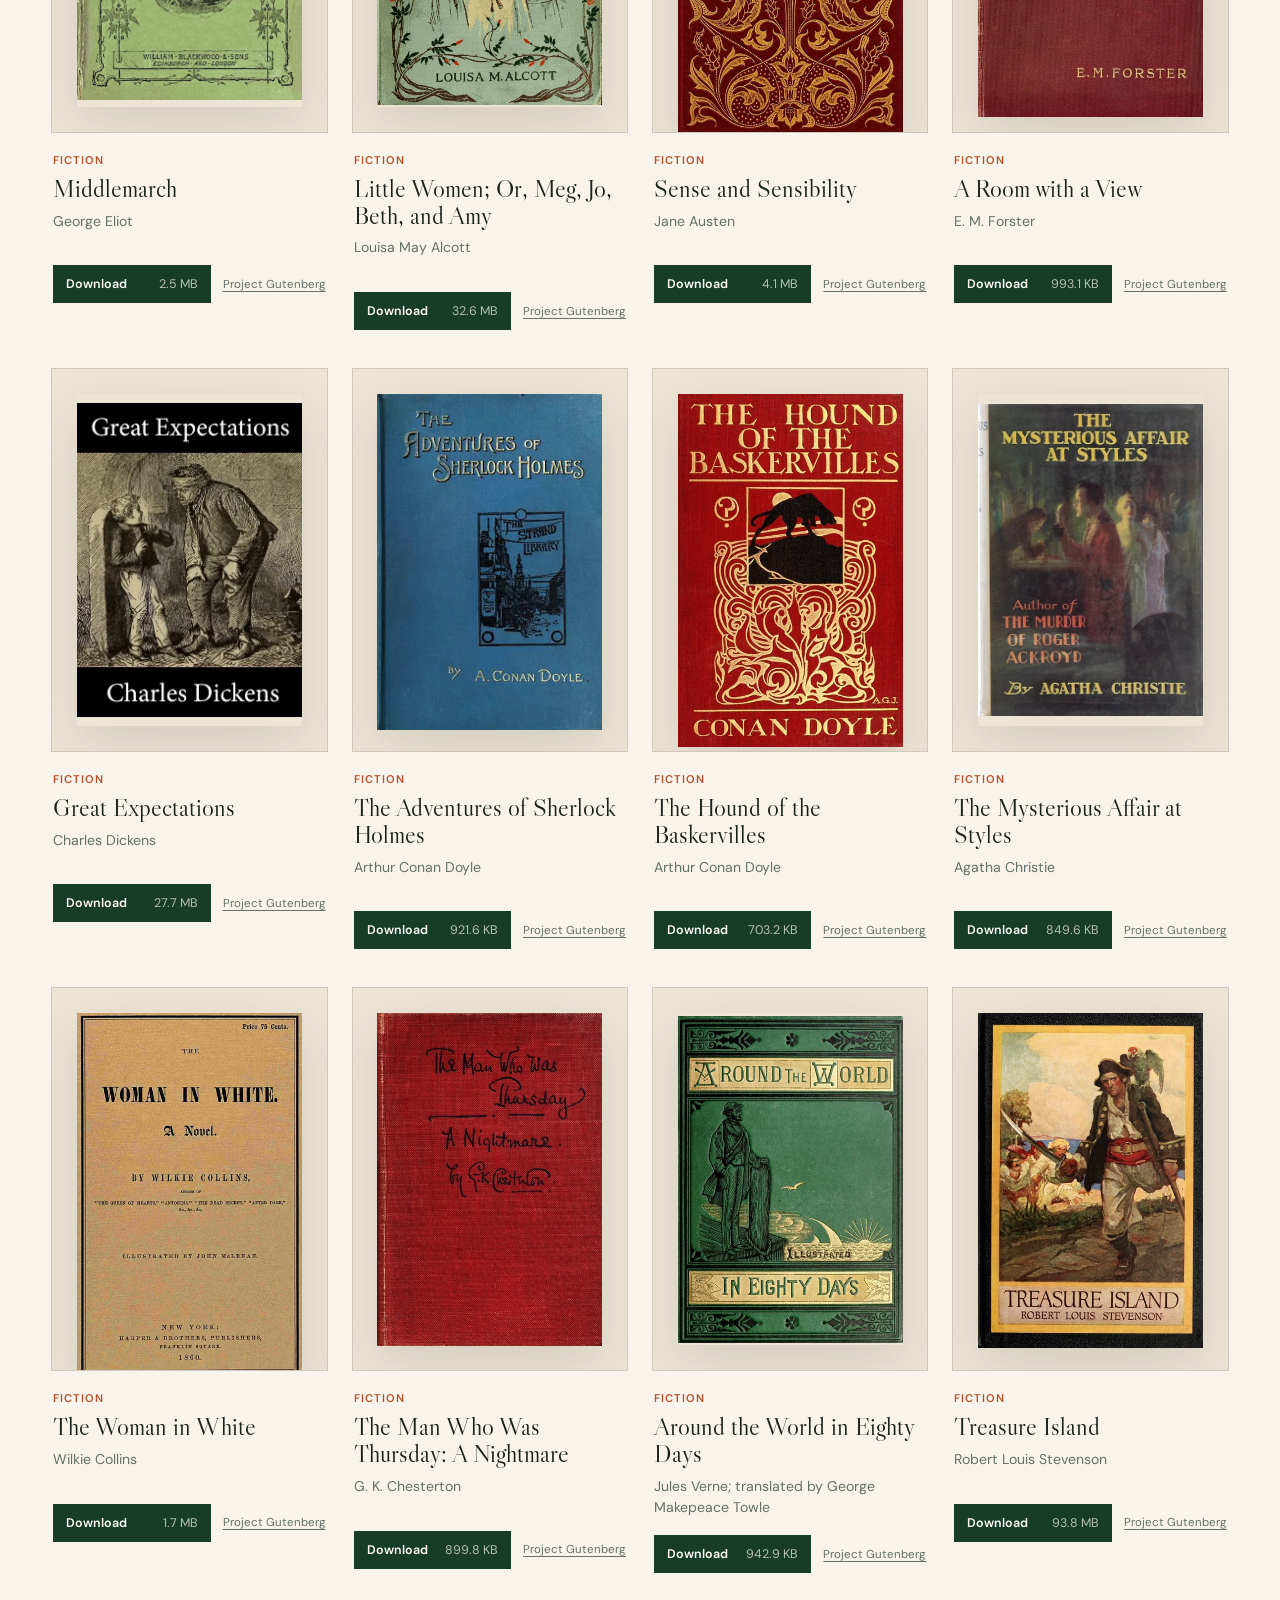
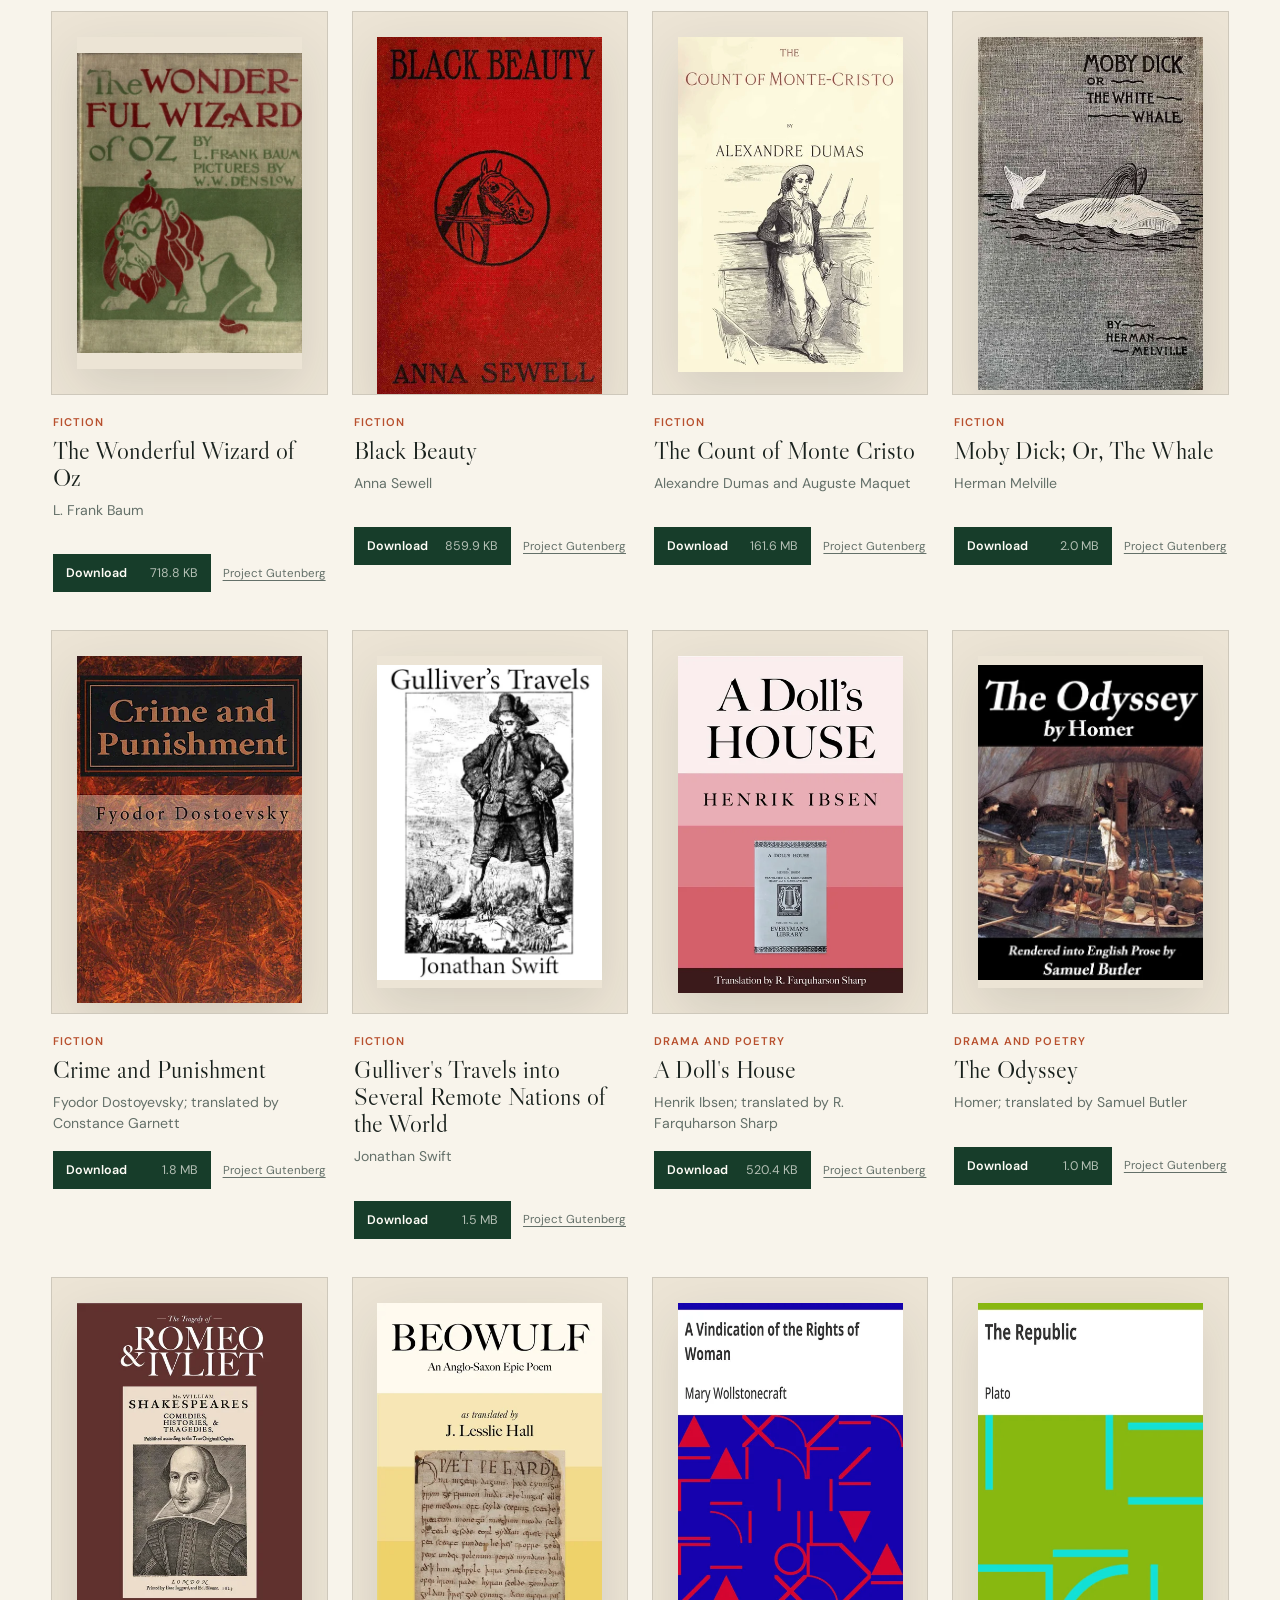
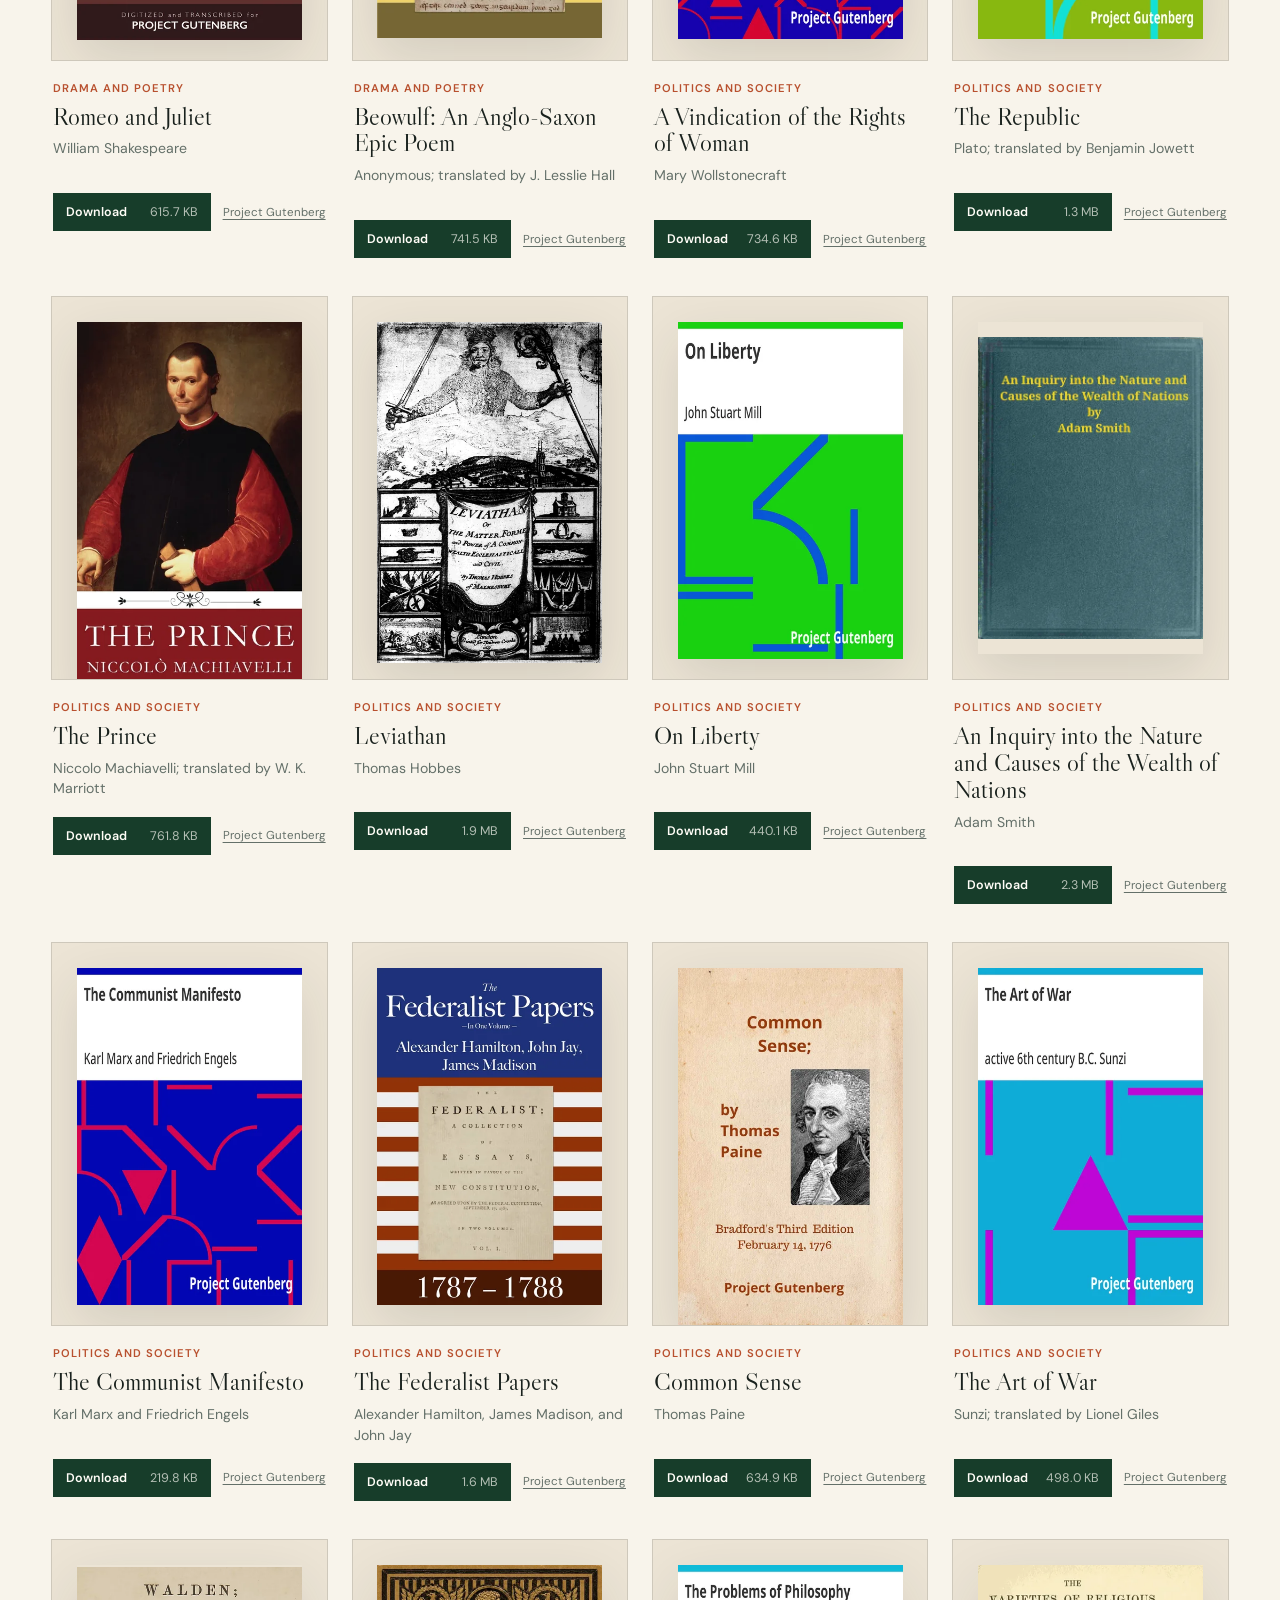
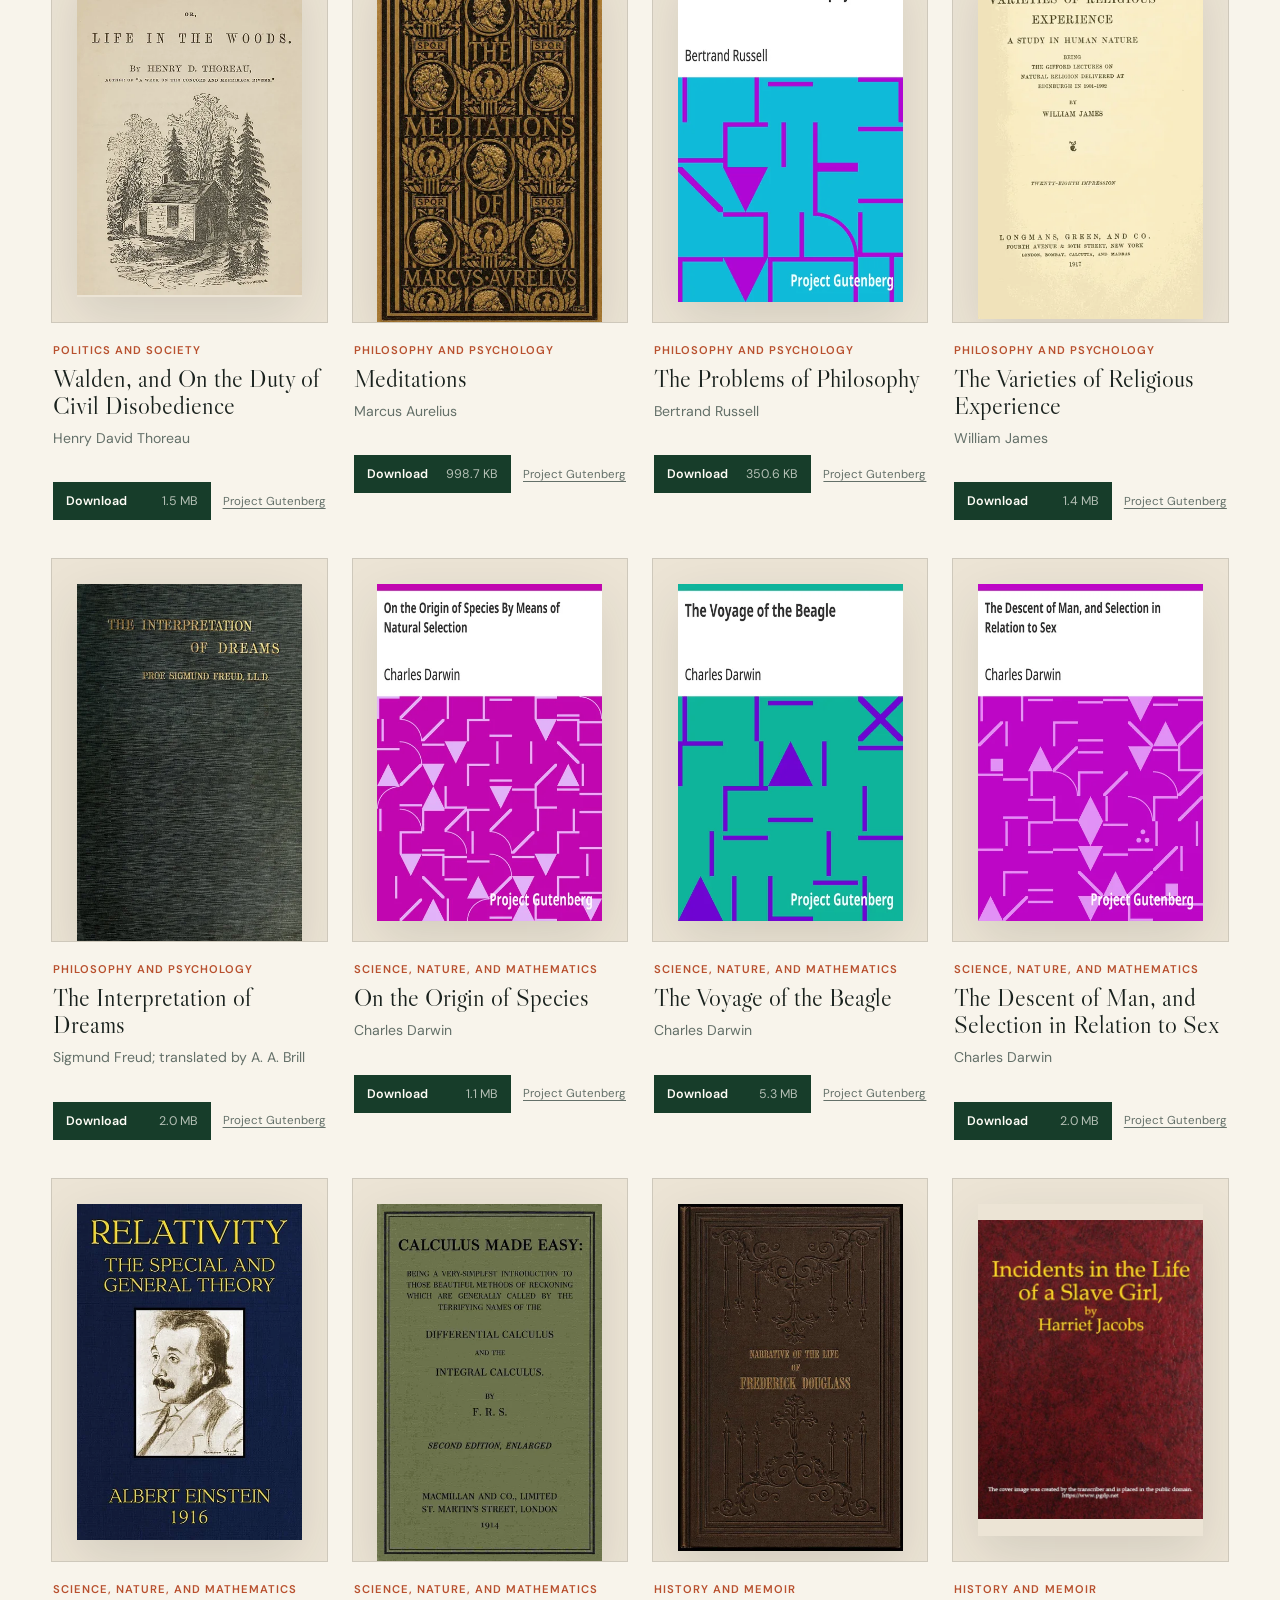
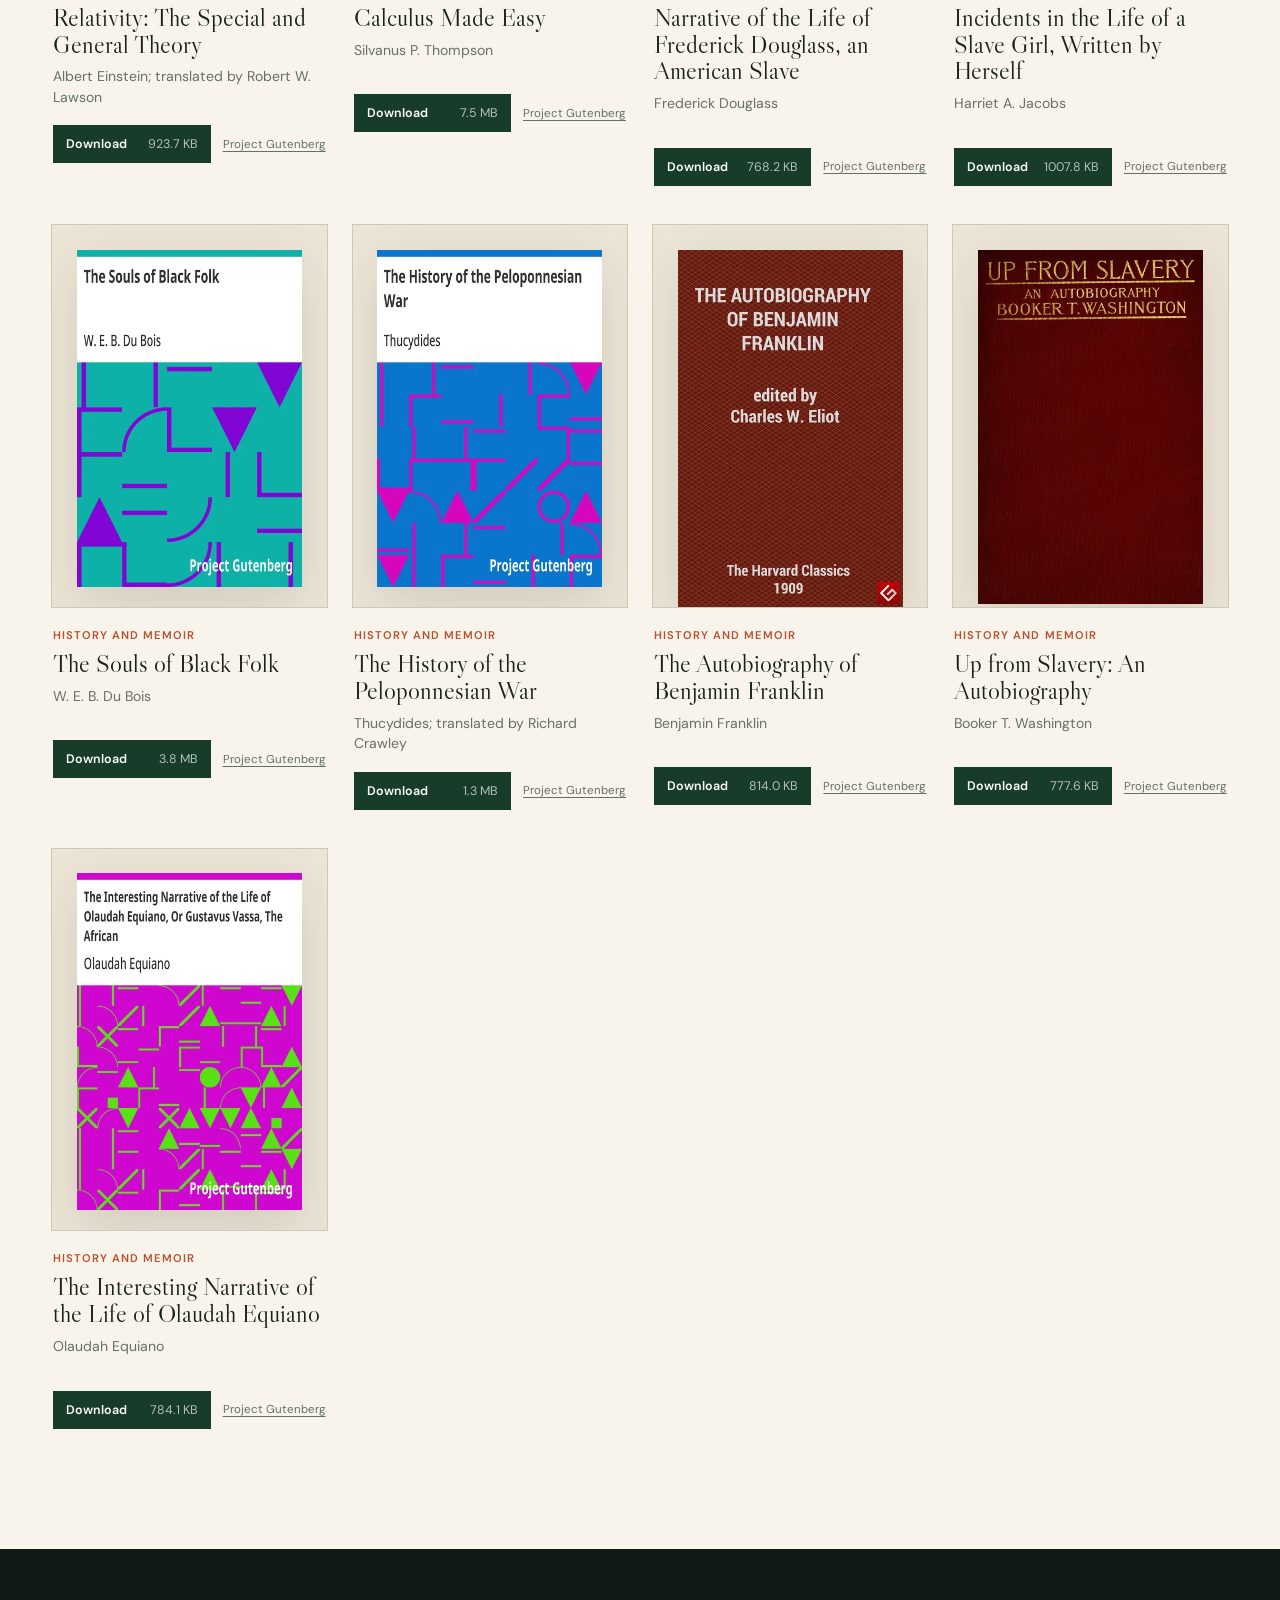
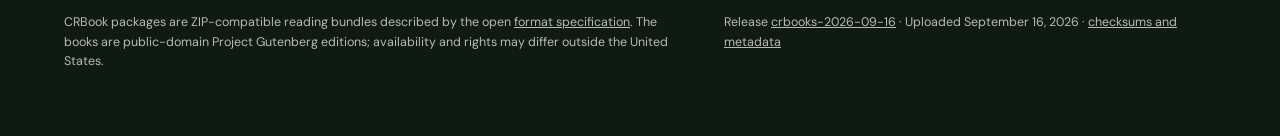
==== commit 61cbcd14: "feat(site): show package upload date Record the GitHub release publishedAt timestamp in the generate" ====
--- a/docs/index.html
+++ b/docs/index.html
@@ -21,6 +21,7 @@
       <p class="eyebrow">Public-domain editions · Built for close reading</p>
       <h1>Books worth<br><em>reading slowly.</em></h1>
       <p class="lede">A curated library of 61 English Project Gutenberg works, packaged for the Close Reading reader. Every download is verified and traceable to its source edition.</p>
+      <p class="release-note">Latest package upload: <time datetime="2026-09-16T20:45:41Z">September 16, 2026</time></p>
     </div>
     <dl class="stats">
       <div><dt>61</dt><dd>books</dd></div>
@@ -972,7 +973,7 @@
 
   <footer>
     <p>CRBook packages are ZIP-compatible reading bundles described by the open <a href="spec/">format specification</a>. The books are public-domain Project Gutenberg editions; availability and rights may differ outside the United States.</p>
-    <p>Release <a href="https://github.com/rahuldave/crbooks/releases/tag/crbooks-2026-09-16">crbooks-2026-09-16</a> · <a href="catalog.json">checksums and metadata</a></p>
+    <p>Release <a href="https://github.com/rahuldave/crbooks/releases/tag/crbooks-2026-09-16">crbooks-2026-09-16</a> · Uploaded <time datetime="2026-09-16T20:45:41Z">September 16, 2026</time> · <a href="catalog.json">checksums and metadata</a></p>
   </footer>
   <script src="app.js" defer></script>
 </body>
--- a/docs/styles.css
+++ b/docs/styles.css
@@ -54,6 +54,8 @@
 .hero h1 { margin: 0; font: 400 clamp(4rem, 9vw, 8.5rem)/0.88 "Libre Caslon Display", Georgia, serif; letter-spacing: -0.045em; }
 .hero h1 em { color: #eacb9e; font-weight: 400; }
 .lede { max-width: 710px; margin: 34px 0 0; font-size: clamp(1.02rem, 2vw, 1.28rem); line-height: 1.65; color: rgba(255, 253, 247, 0.78); }
+.release-note { margin: 18px 0 0; color: rgba(255, 253, 247, 0.64); font-size: 0.84rem; letter-spacing: 0.02em; }
+.release-note time { color: #eacb9e; }
 
 .stats { margin: 0; display: flex; gap: clamp(30px, 6vw, 90px); }
 .stats div { display: grid; }
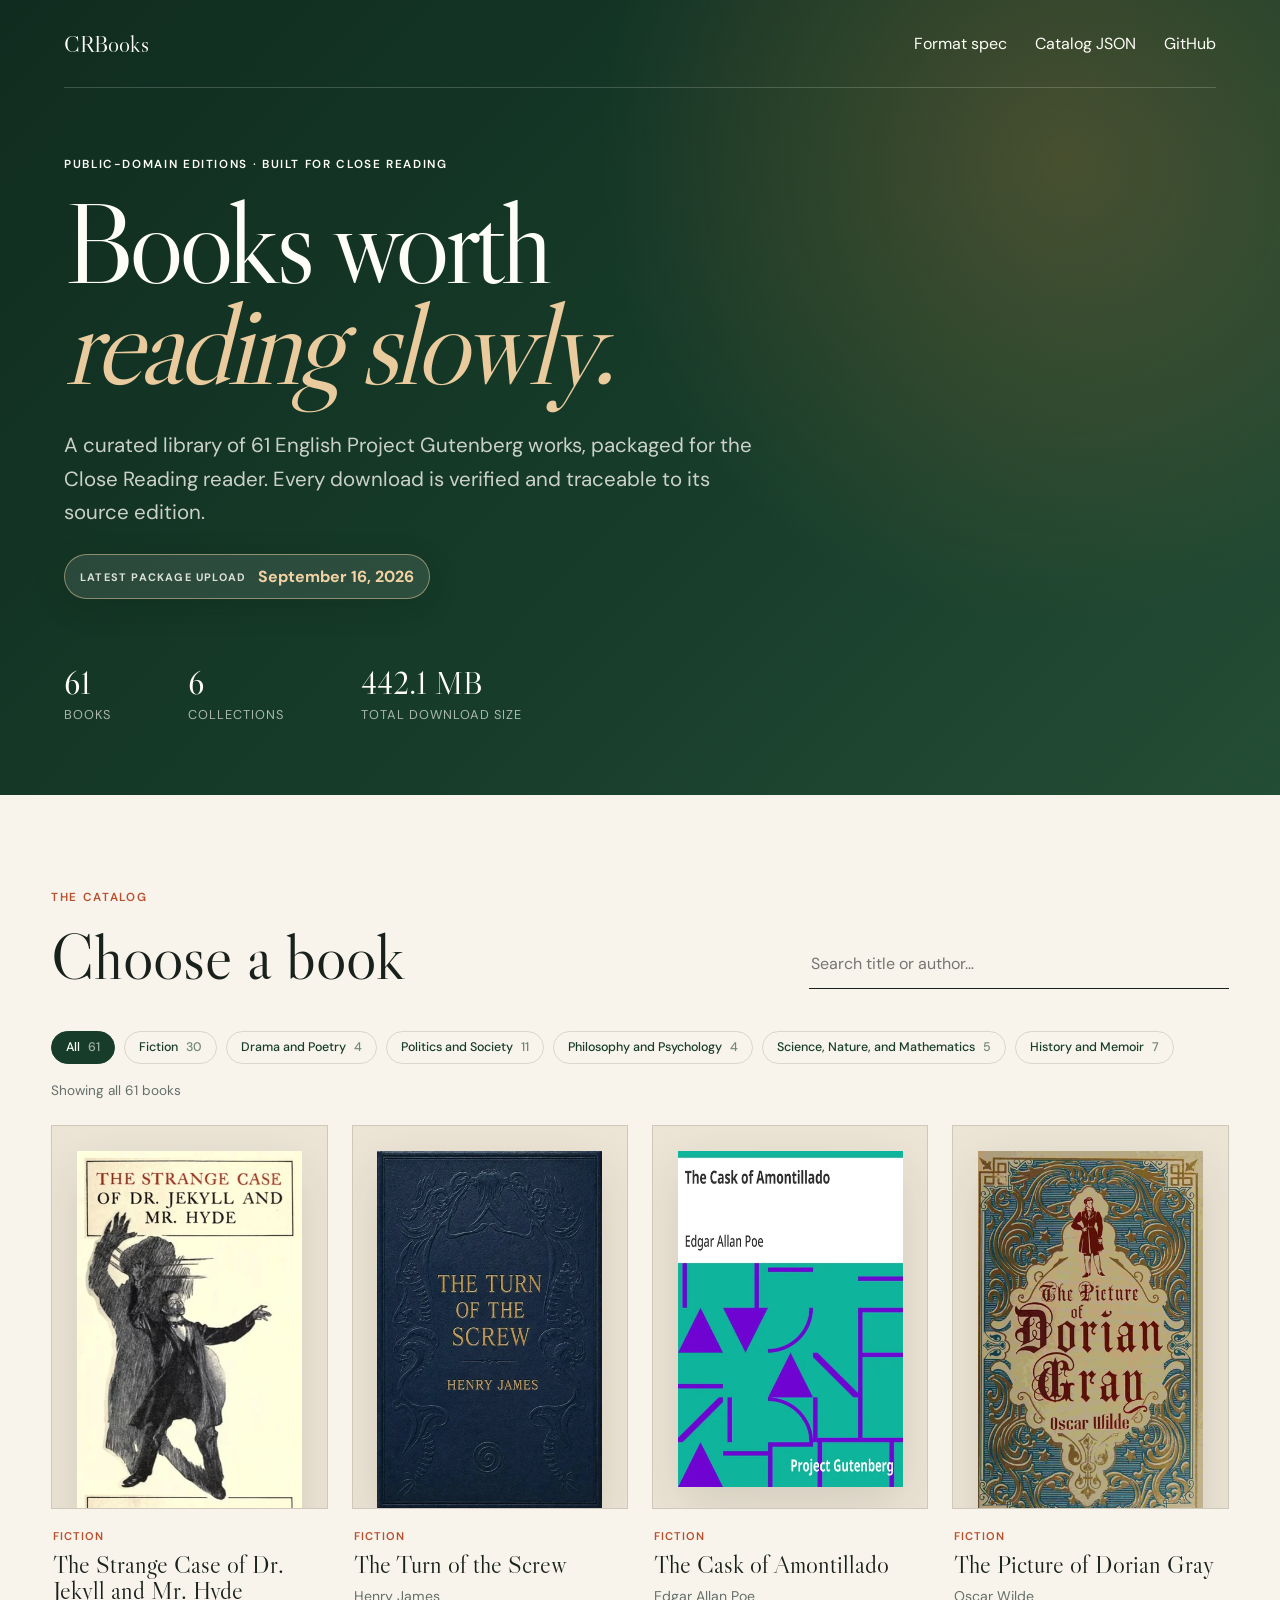
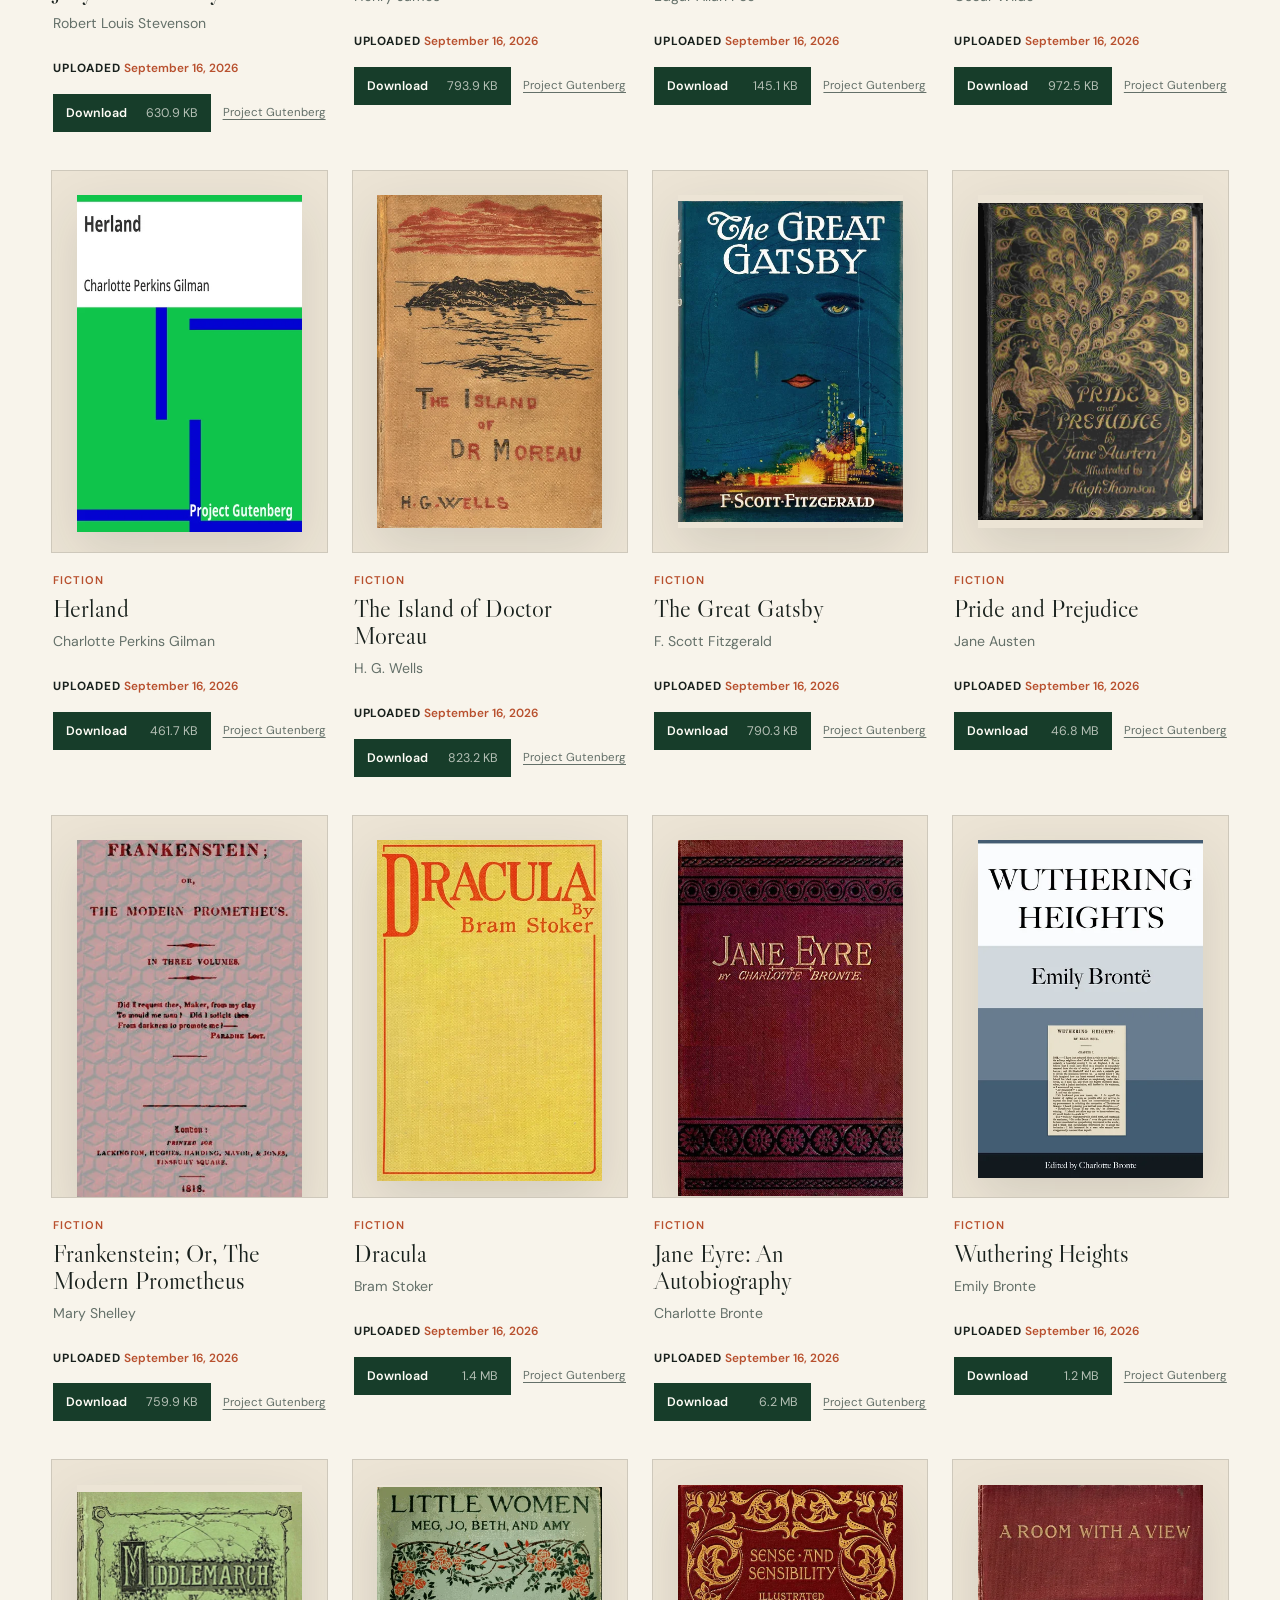
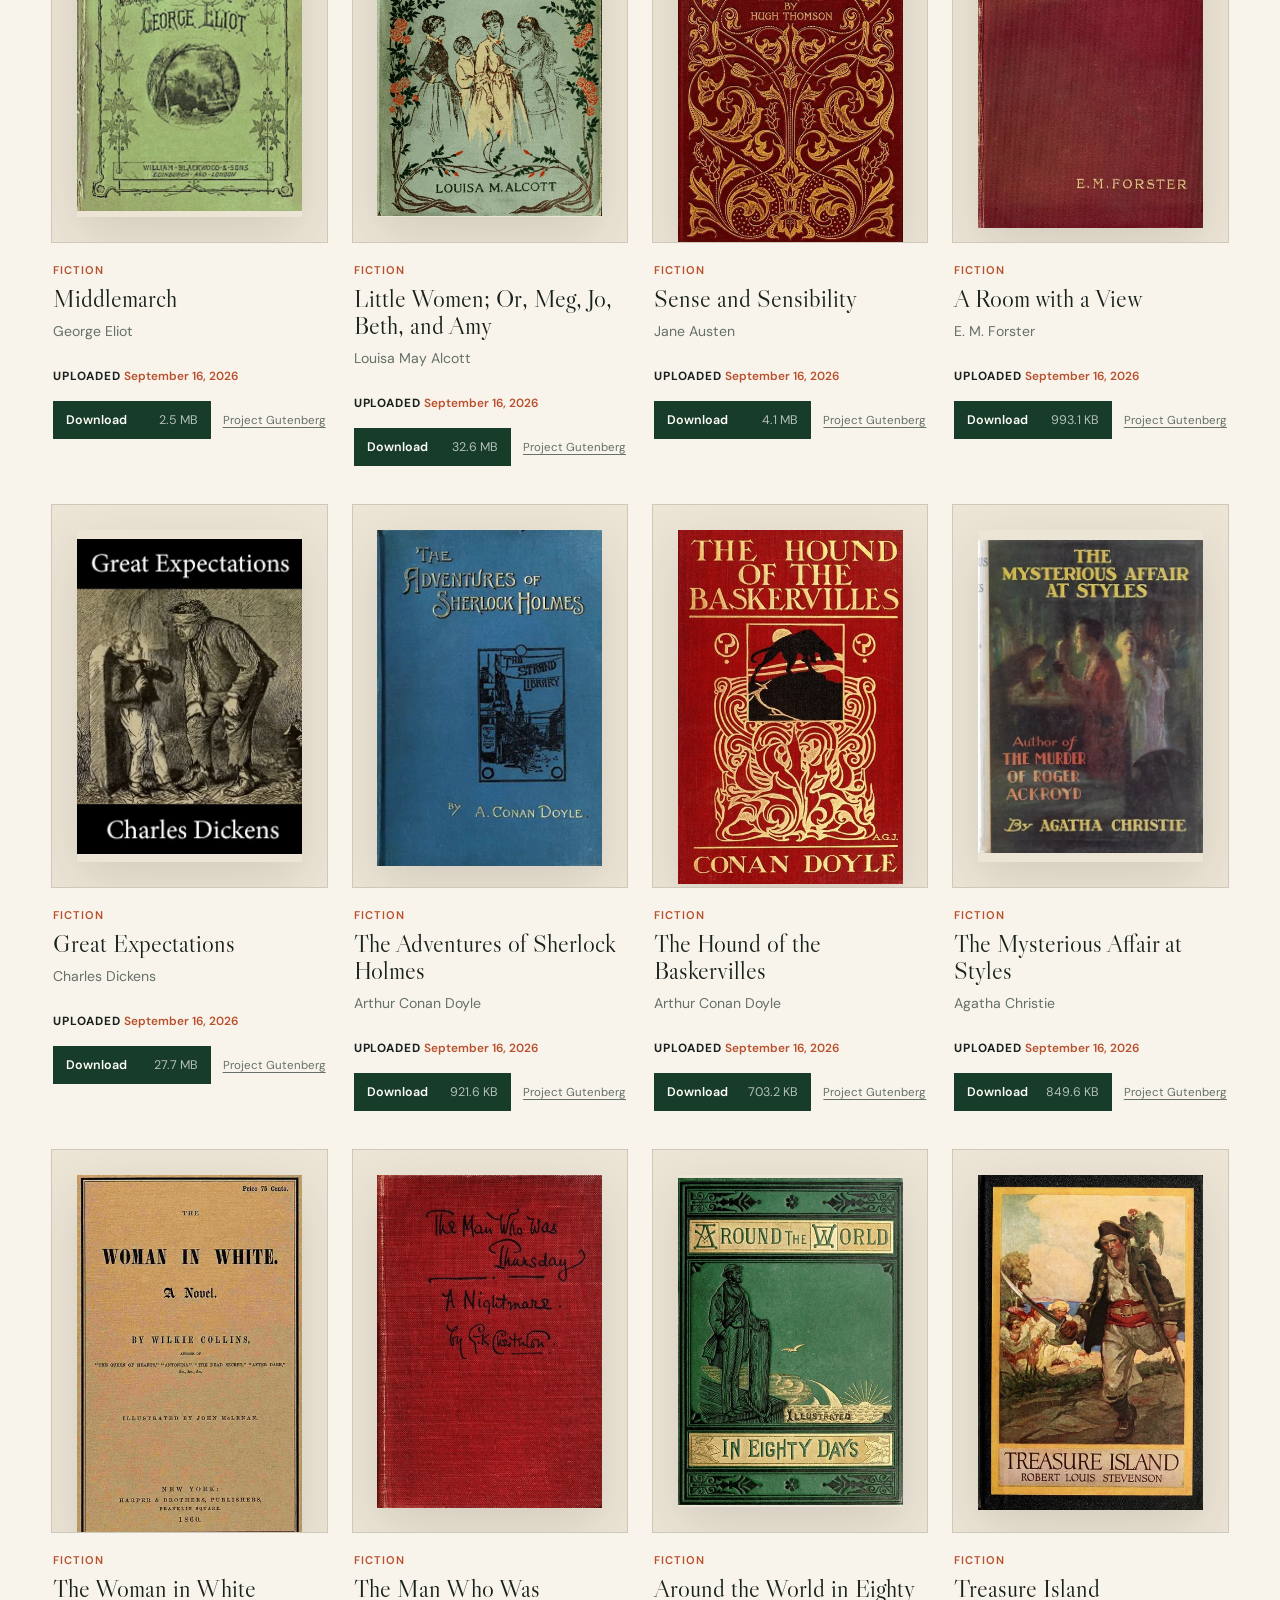
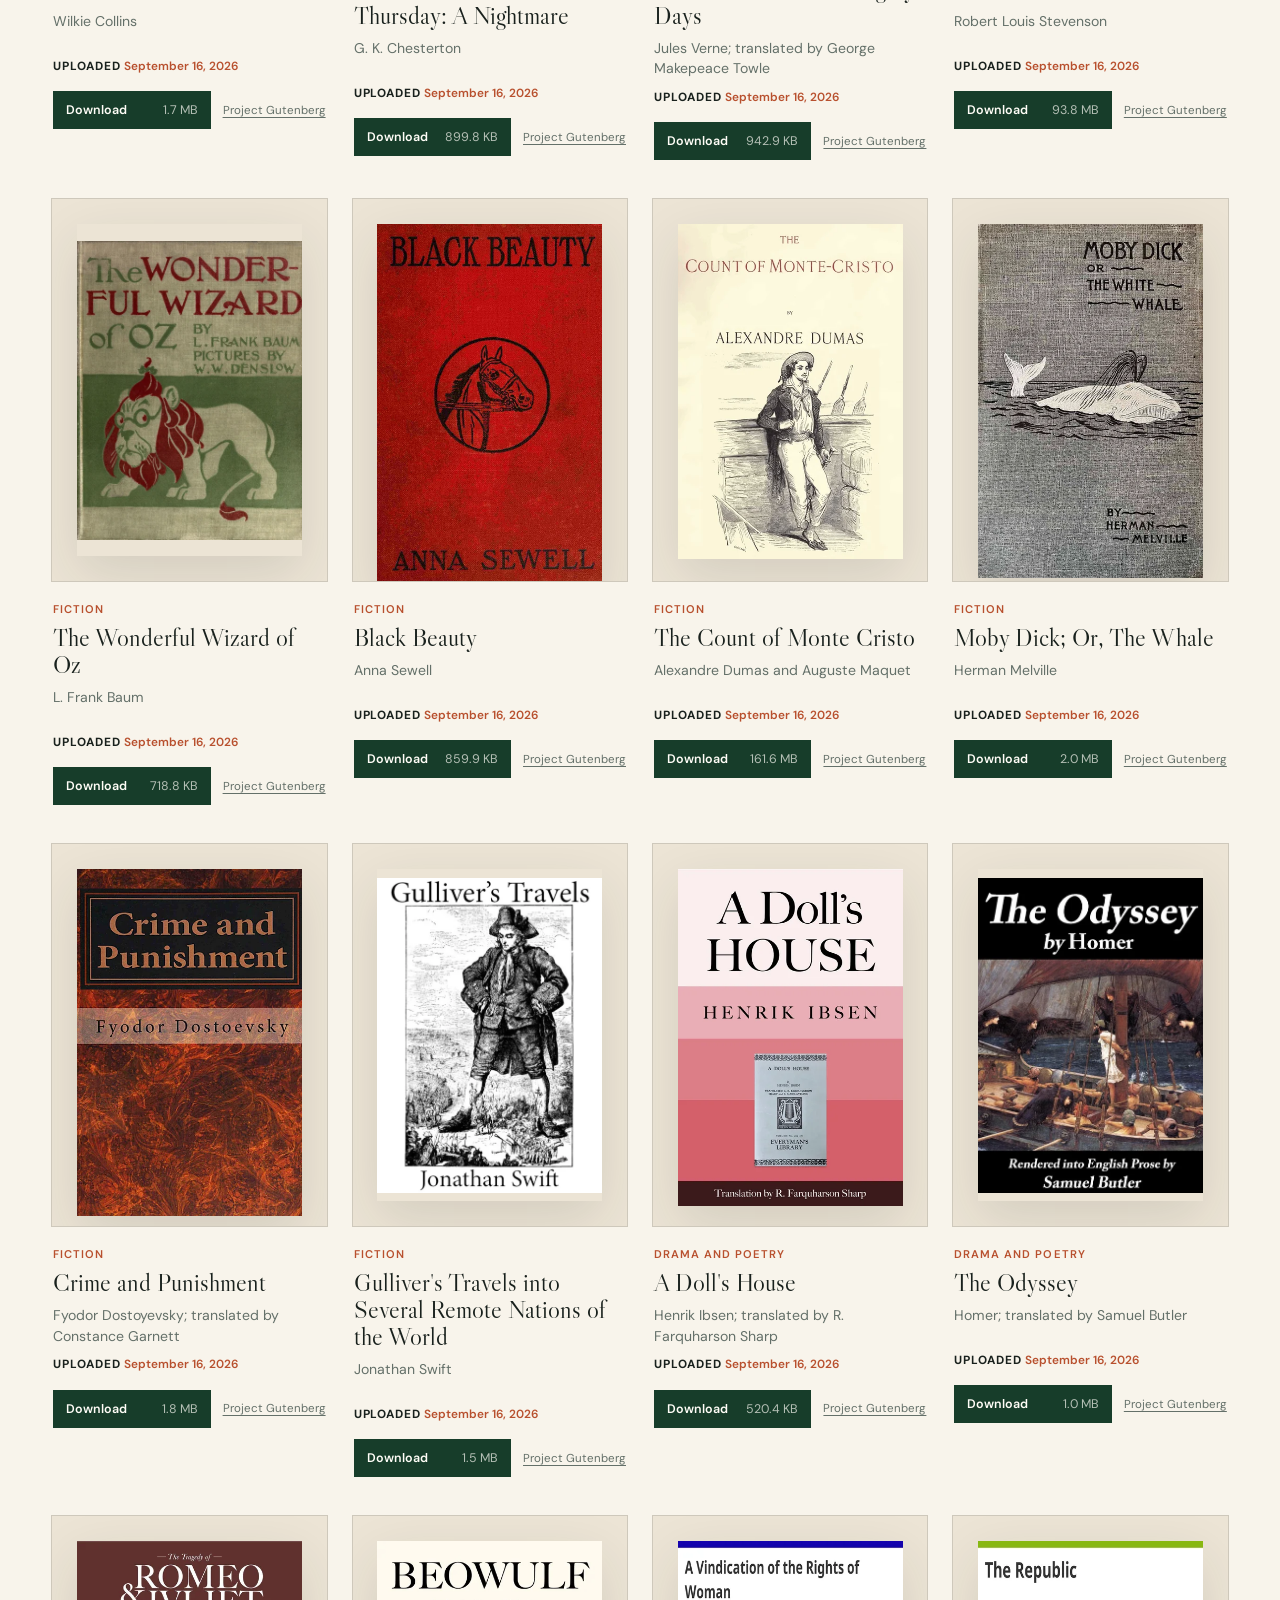
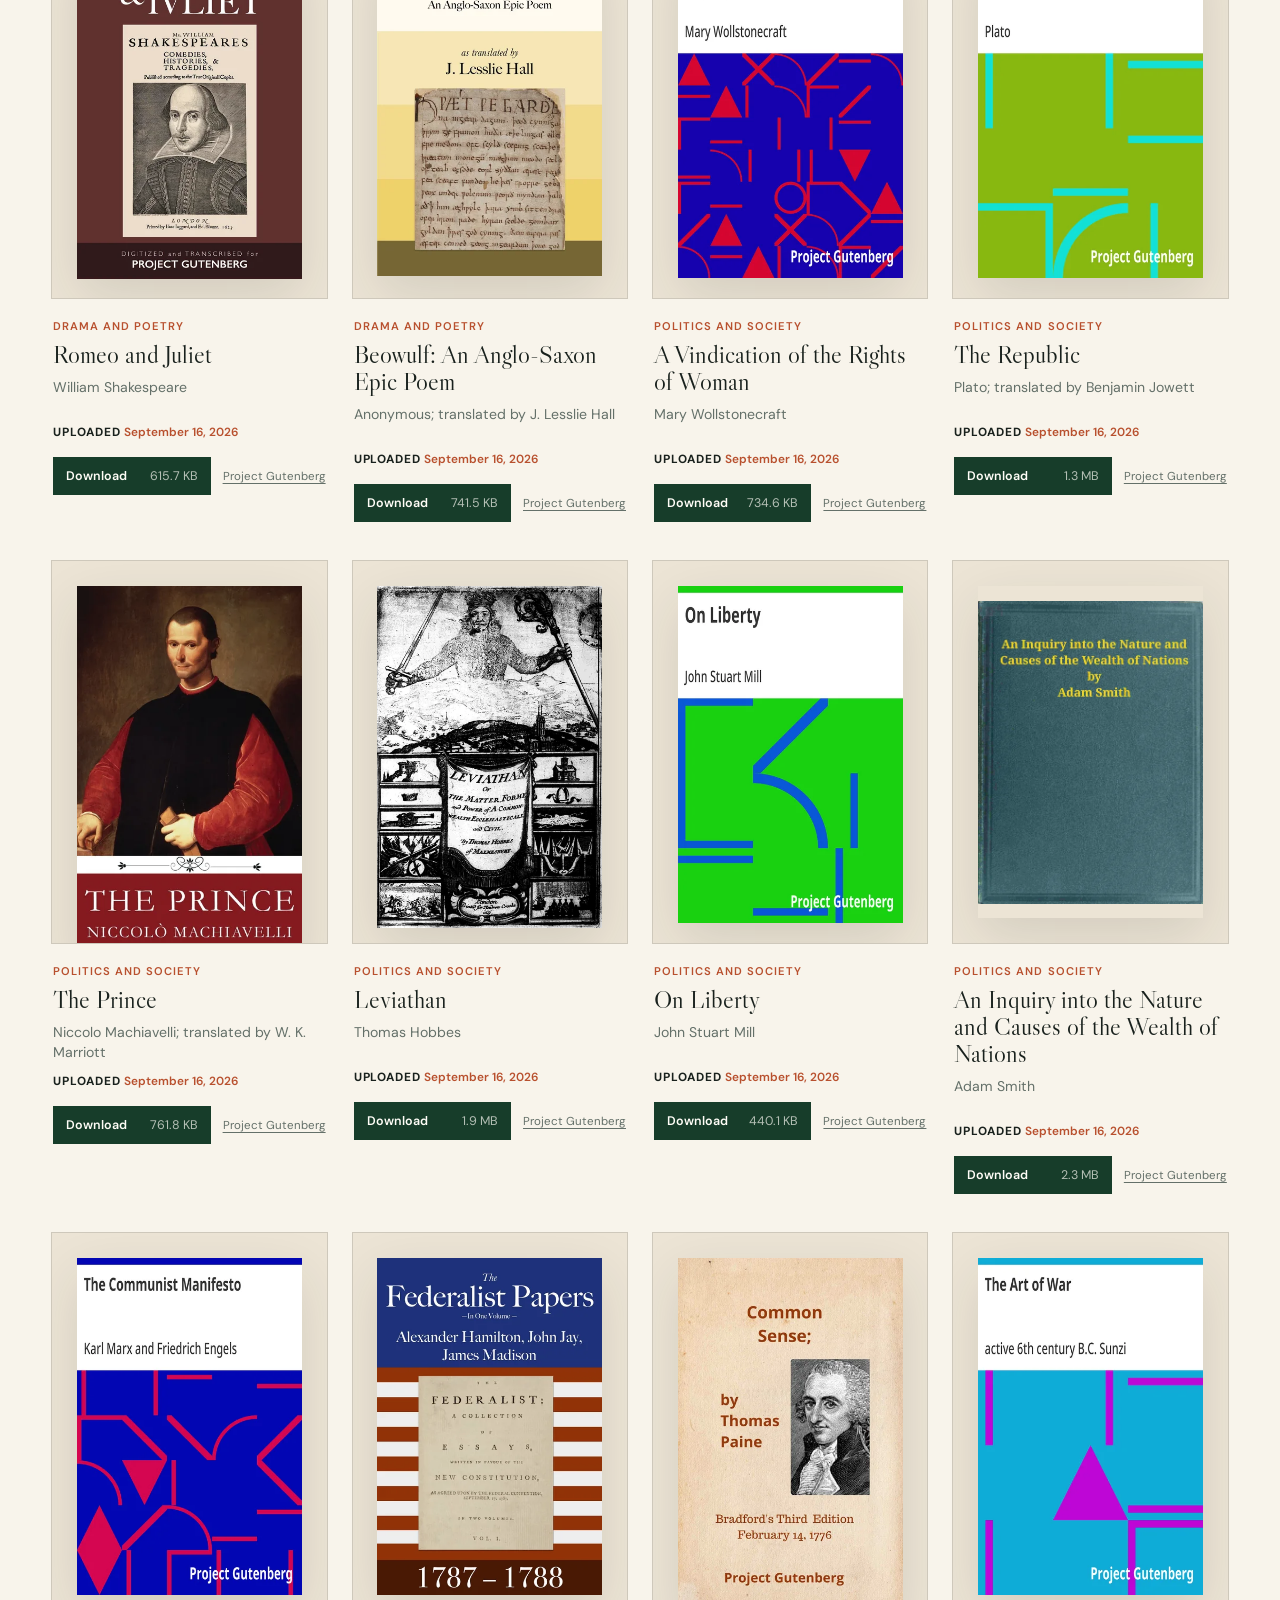
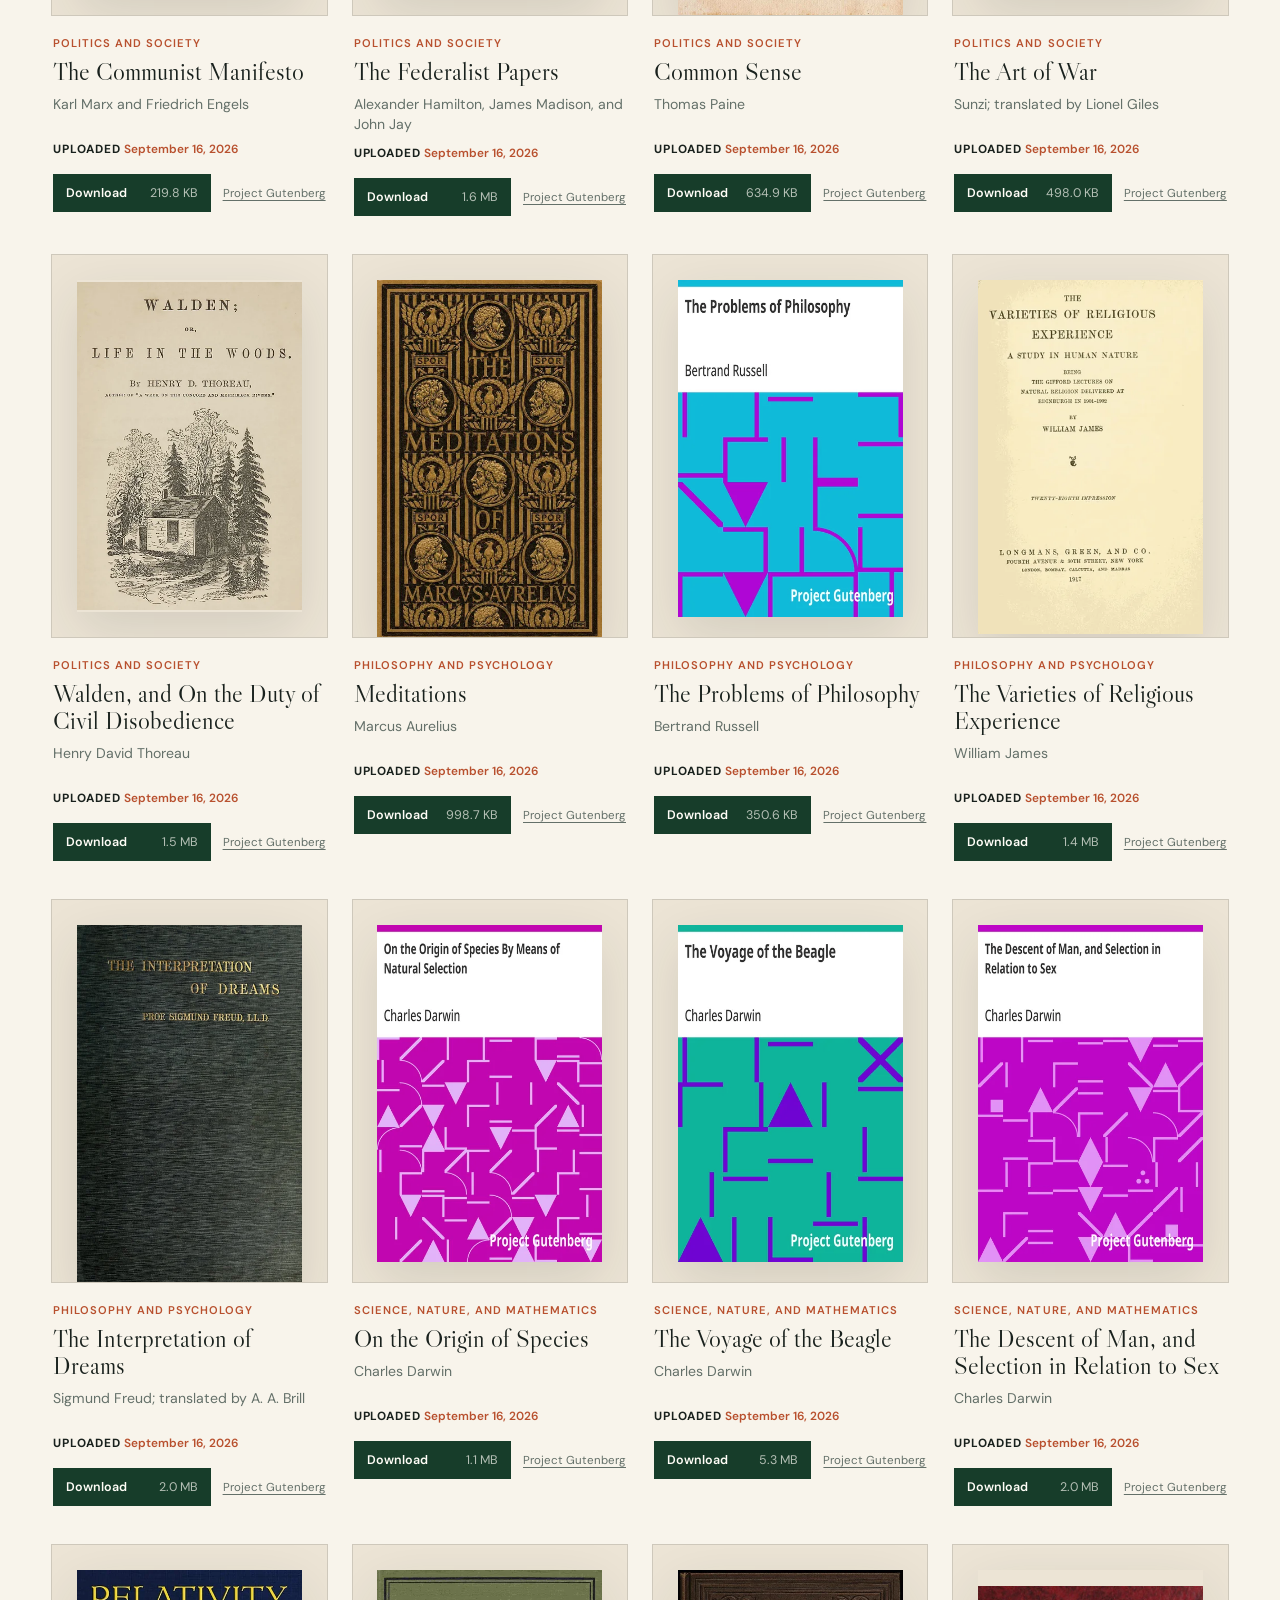
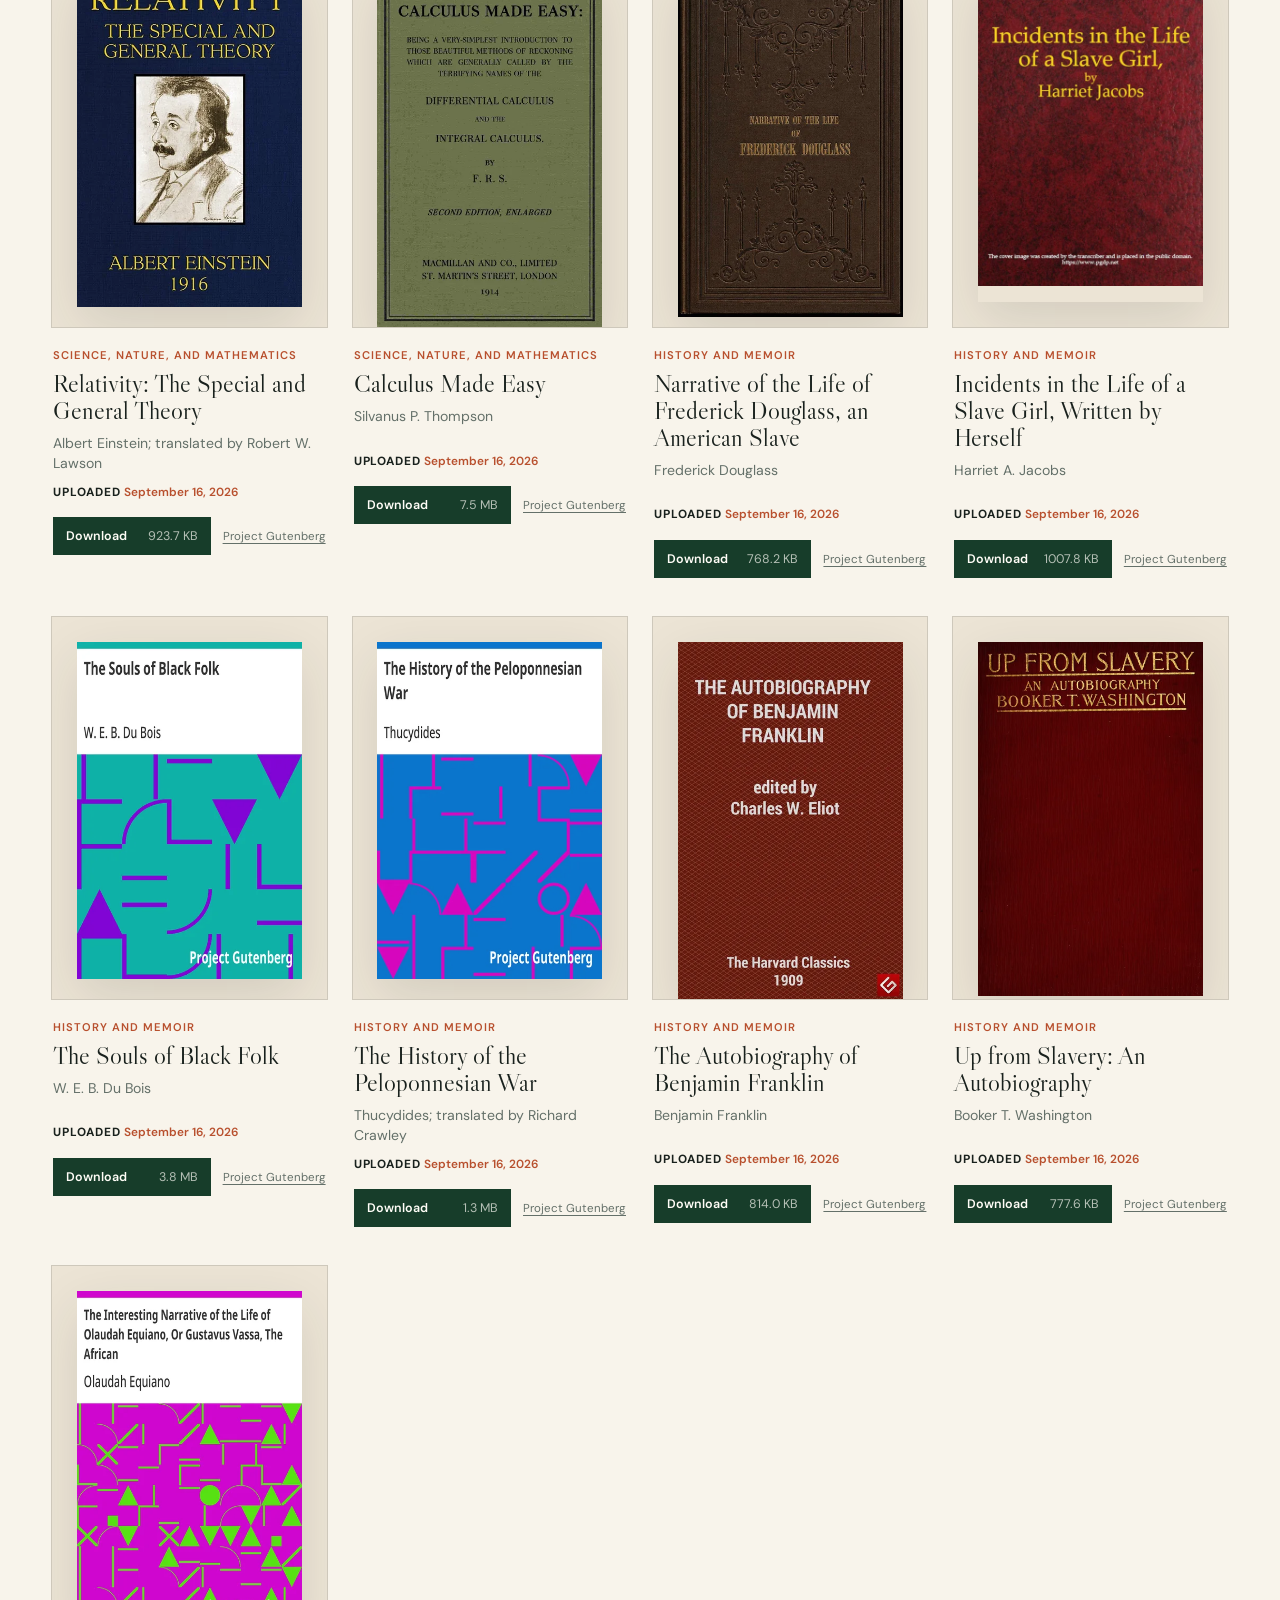
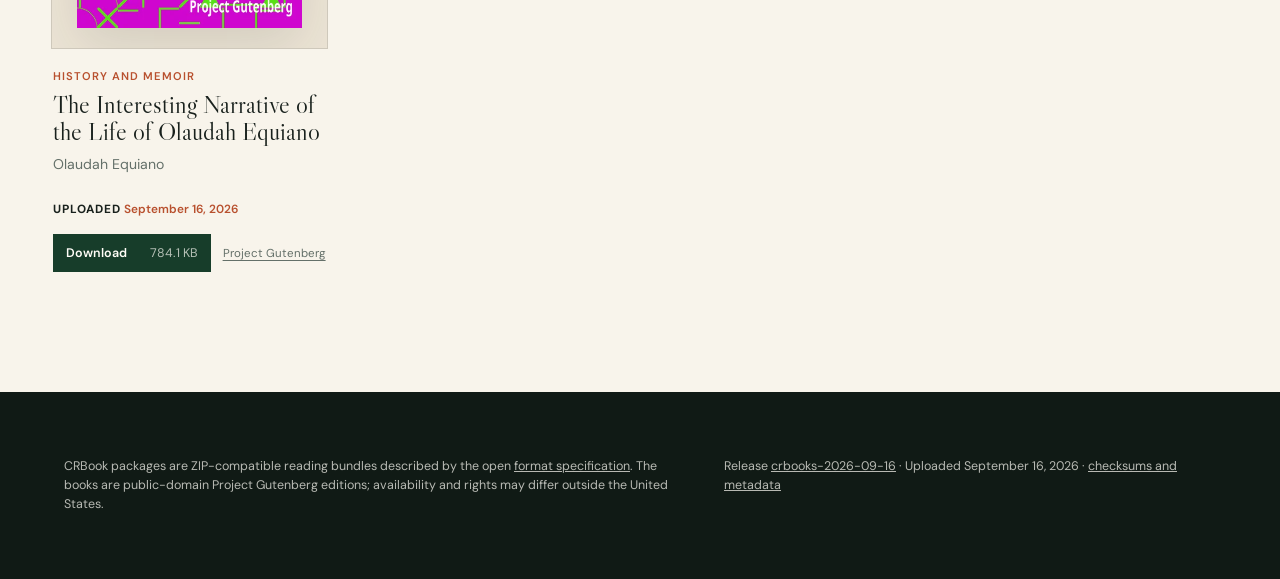
==== commit 1465230a: "fix(site): show per-book upload dates Render each book's immutable package upload date on its catalo" ====
--- a/docs/index.html
+++ b/docs/index.html
@@ -21,7 +21,7 @@
       <p class="eyebrow">Public-domain editions · Built for close reading</p>
       <h1>Books worth<br><em>reading slowly.</em></h1>
       <p class="lede">A curated library of 61 English Project Gutenberg works, packaged for the Close Reading reader. Every download is verified and traceable to its source edition.</p>
-      <p class="release-note">Latest package upload: <time datetime="2026-09-16T20:45:41Z">September 16, 2026</time></p>
+      <p class="release-note"><span>Latest package upload</span><time datetime="2026-09-16T20:45:41Z">September 16, 2026</time></p>
     </div>
     <dl class="stats">
       <div><dt>61</dt><dd>books</dd></div>
@@ -61,6 +61,7 @@
           <p class="category-label">Fiction</p>
           <h3>The Strange Case of Dr. Jekyll and Mr. Hyde</h3>
           <p class="author">Robert Louis Stevenson</p>
+          <p class="upload-date"><span>Uploaded</span> <time datetime="2026-09-16T20:45:41Z">September 16, 2026</time></p>
           <div class="card-actions">
             <a class="download" href="https://github.com/rahuldave/crbooks/releases/download/crbooks-2026-09-16/43_the_strange_case_of_dr_jekyll_and_mr_hyde.crbook">Download <span>630.9 KB</span></a>
             <a class="source" href="https://www.gutenberg.org/ebooks/43">Project Gutenberg</a>
@@ -76,6 +77,7 @@
           <p class="category-label">Fiction</p>
           <h3>The Turn of the Screw</h3>
           <p class="author">Henry James</p>
+          <p class="upload-date"><span>Uploaded</span> <time datetime="2026-09-16T20:45:41Z">September 16, 2026</time></p>
           <div class="card-actions">
             <a class="download" href="https://github.com/rahuldave/crbooks/releases/download/crbooks-2026-09-16/209_the_turn_of_the_screw.crbook">Download <span>793.9 KB</span></a>
             <a class="source" href="https://www.gutenberg.org/ebooks/209">Project Gutenberg</a>
@@ -91,6 +93,7 @@
           <p class="category-label">Fiction</p>
           <h3>The Cask of Amontillado</h3>
           <p class="author">Edgar Allan Poe</p>
+          <p class="upload-date"><span>Uploaded</span> <time datetime="2026-09-16T20:45:41Z">September 16, 2026</time></p>
           <div class="card-actions">
             <a class="download" href="https://github.com/rahuldave/crbooks/releases/download/crbooks-2026-09-16/1063_the_cask_of_amontillado.crbook">Download <span>145.1 KB</span></a>
             <a class="source" href="https://www.gutenberg.org/ebooks/1063">Project Gutenberg</a>
@@ -106,6 +109,7 @@
           <p class="category-label">Fiction</p>
           <h3>The Picture of Dorian Gray</h3>
           <p class="author">Oscar Wilde</p>
+          <p class="upload-date"><span>Uploaded</span> <time datetime="2026-09-16T20:45:41Z">September 16, 2026</time></p>
           <div class="card-actions">
             <a class="download" href="https://github.com/rahuldave/crbooks/releases/download/crbooks-2026-09-16/174_the_picture_of_dorian_gray.crbook">Download <span>972.5 KB</span></a>
             <a class="source" href="https://www.gutenberg.org/ebooks/174">Project Gutenberg</a>
@@ -121,6 +125,7 @@
           <p class="category-label">Fiction</p>
           <h3>Herland</h3>
           <p class="author">Charlotte Perkins Gilman</p>
+          <p class="upload-date"><span>Uploaded</span> <time datetime="2026-09-16T20:45:41Z">September 16, 2026</time></p>
           <div class="card-actions">
             <a class="download" href="https://github.com/rahuldave/crbooks/releases/download/crbooks-2026-09-16/32_herland.crbook">Download <span>461.7 KB</span></a>
             <a class="source" href="https://www.gutenberg.org/ebooks/32">Project Gutenberg</a>
@@ -136,6 +141,7 @@
           <p class="category-label">Fiction</p>
           <h3>The Island of Doctor Moreau</h3>
           <p class="author">H. G. Wells</p>
+          <p class="upload-date"><span>Uploaded</span> <time datetime="2026-09-16T20:45:41Z">September 16, 2026</time></p>
           <div class="card-actions">
             <a class="download" href="https://github.com/rahuldave/crbooks/releases/download/crbooks-2026-09-16/159_the_island_of_doctor_moreau.crbook">Download <span>823.2 KB</span></a>
             <a class="source" href="https://www.gutenberg.org/ebooks/159">Project Gutenberg</a>
@@ -151,6 +157,7 @@
           <p class="category-label">Fiction</p>
           <h3>The Great Gatsby</h3>
           <p class="author">F. Scott Fitzgerald</p>
+          <p class="upload-date"><span>Uploaded</span> <time datetime="2026-09-16T20:45:41Z">September 16, 2026</time></p>
           <div class="card-actions">
             <a class="download" href="https://github.com/rahuldave/crbooks/releases/download/crbooks-2026-09-16/64317_the_great_gatsby.crbook">Download <span>790.3 KB</span></a>
             <a class="source" href="https://www.gutenberg.org/ebooks/64317">Project Gutenberg</a>
@@ -166,6 +173,7 @@
           <p class="category-label">Fiction</p>
           <h3>Pride and Prejudice</h3>
           <p class="author">Jane Austen</p>
+          <p class="upload-date"><span>Uploaded</span> <time datetime="2026-09-16T20:45:41Z">September 16, 2026</time></p>
           <div class="card-actions">
             <a class="download" href="https://github.com/rahuldave/crbooks/releases/download/crbooks-2026-09-16/1342_pride_and_prejudice.crbook">Download <span>46.8 MB</span></a>
             <a class="source" href="https://www.gutenberg.org/ebooks/1342">Project Gutenberg</a>
@@ -181,6 +189,7 @@
           <p class="category-label">Fiction</p>
           <h3>Frankenstein; Or, The Modern Prometheus</h3>
           <p class="author">Mary Shelley</p>
+          <p class="upload-date"><span>Uploaded</span> <time datetime="2026-09-16T20:45:41Z">September 16, 2026</time></p>
           <div class="card-actions">
             <a class="download" href="https://github.com/rahuldave/crbooks/releases/download/crbooks-2026-09-16/41445_frankenstein_1818.crbook">Download <span>759.9 KB</span></a>
             <a class="source" href="https://www.gutenberg.org/ebooks/41445">Project Gutenberg</a>
@@ -196,6 +205,7 @@
           <p class="category-label">Fiction</p>
           <h3>Dracula</h3>
           <p class="author">Bram Stoker</p>
+          <p class="upload-date"><span>Uploaded</span> <time datetime="2026-09-16T20:45:41Z">September 16, 2026</time></p>
           <div class="card-actions">
             <a class="download" href="https://github.com/rahuldave/crbooks/releases/download/crbooks-2026-09-16/345_dracula.crbook">Download <span>1.4 MB</span></a>
             <a class="source" href="https://www.gutenberg.org/ebooks/345">Project Gutenberg</a>
@@ -211,6 +221,7 @@
           <p class="category-label">Fiction</p>
           <h3>Jane Eyre: An Autobiography</h3>
           <p class="author">Charlotte Bronte</p>
+          <p class="upload-date"><span>Uploaded</span> <time datetime="2026-09-16T20:45:41Z">September 16, 2026</time></p>
           <div class="card-actions">
             <a class="download" href="https://github.com/rahuldave/crbooks/releases/download/crbooks-2026-09-16/1260_jane_eyre.crbook">Download <span>6.2 MB</span></a>
             <a class="source" href="https://www.gutenberg.org/ebooks/1260">Project Gutenberg</a>
@@ -226,6 +237,7 @@
           <p class="category-label">Fiction</p>
           <h3>Wuthering Heights</h3>
           <p class="author">Emily Bronte</p>
+          <p class="upload-date"><span>Uploaded</span> <time datetime="2026-09-16T20:45:41Z">September 16, 2026</time></p>
           <div class="card-actions">
             <a class="download" href="https://github.com/rahuldave/crbooks/releases/download/crbooks-2026-09-16/768_wuthering_heights.crbook">Download <span>1.2 MB</span></a>
             <a class="source" href="https://www.gutenberg.org/ebooks/768">Project Gutenberg</a>
@@ -241,6 +253,7 @@
           <p class="category-label">Fiction</p>
           <h3>Middlemarch</h3>
           <p class="author">George Eliot</p>
+          <p class="upload-date"><span>Uploaded</span> <time datetime="2026-09-16T20:45:41Z">September 16, 2026</time></p>
           <div class="card-actions">
             <a class="download" href="https://github.com/rahuldave/crbooks/releases/download/crbooks-2026-09-16/145_middlemarch.crbook">Download <span>2.5 MB</span></a>
             <a class="source" href="https://www.gutenberg.org/ebooks/145">Project Gutenberg</a>
@@ -256,6 +269,7 @@
           <p class="category-label">Fiction</p>
           <h3>Little Women; Or, Meg, Jo, Beth, and Amy</h3>
           <p class="author">Louisa May Alcott</p>
+          <p class="upload-date"><span>Uploaded</span> <time datetime="2026-09-16T20:45:41Z">September 16, 2026</time></p>
           <div class="card-actions">
             <a class="download" href="https://github.com/rahuldave/crbooks/releases/download/crbooks-2026-09-16/37106_little_women.crbook">Download <span>32.6 MB</span></a>
             <a class="source" href="https://www.gutenberg.org/ebooks/37106">Project Gutenberg</a>
@@ -271,6 +285,7 @@
           <p class="category-label">Fiction</p>
           <h3>Sense and Sensibility</h3>
           <p class="author">Jane Austen</p>
+          <p class="upload-date"><span>Uploaded</span> <time datetime="2026-09-16T20:45:41Z">September 16, 2026</time></p>
           <div class="card-actions">
             <a class="download" href="https://github.com/rahuldave/crbooks/releases/download/crbooks-2026-09-16/21839_sense_and_sensibility.crbook">Download <span>4.1 MB</span></a>
             <a class="source" href="https://www.gutenberg.org/ebooks/21839">Project Gutenberg</a>
@@ -286,6 +301,7 @@
           <p class="category-label">Fiction</p>
           <h3>A Room with a View</h3>
           <p class="author">E. M. Forster</p>
+          <p class="upload-date"><span>Uploaded</span> <time datetime="2026-09-16T20:45:41Z">September 16, 2026</time></p>
           <div class="card-actions">
             <a class="download" href="https://github.com/rahuldave/crbooks/releases/download/crbooks-2026-09-16/2641_a_room_with_a_view.crbook">Download <span>993.1 KB</span></a>
             <a class="source" href="https://www.gutenberg.org/ebooks/2641">Project Gutenberg</a>
@@ -301,6 +317,7 @@
           <p class="category-label">Fiction</p>
           <h3>Great Expectations</h3>
           <p class="author">Charles Dickens</p>
+          <p class="upload-date"><span>Uploaded</span> <time datetime="2026-09-16T20:45:41Z">September 16, 2026</time></p>
           <div class="card-actions">
             <a class="download" href="https://github.com/rahuldave/crbooks/releases/download/crbooks-2026-09-16/1400_great_expectations.crbook">Download <span>27.7 MB</span></a>
             <a class="source" href="https://www.gutenberg.org/ebooks/1400">Project Gutenberg</a>
@@ -316,6 +333,7 @@
           <p class="category-label">Fiction</p>
           <h3>The Adventures of Sherlock Holmes</h3>
           <p class="author">Arthur Conan Doyle</p>
+          <p class="upload-date"><span>Uploaded</span> <time datetime="2026-09-16T20:45:41Z">September 16, 2026</time></p>
           <div class="card-actions">
             <a class="download" href="https://github.com/rahuldave/crbooks/releases/download/crbooks-2026-09-16/1661_the_adventures_of_sherlock_holmes.crbook">Download <span>921.6 KB</span></a>
             <a class="source" href="https://www.gutenberg.org/ebooks/1661">Project Gutenberg</a>
@@ -331,6 +349,7 @@
           <p class="category-label">Fiction</p>
           <h3>The Hound of the Baskervilles</h3>
           <p class="author">Arthur Conan Doyle</p>
+          <p class="upload-date"><span>Uploaded</span> <time datetime="2026-09-16T20:45:41Z">September 16, 2026</time></p>
           <div class="card-actions">
             <a class="download" href="https://github.com/rahuldave/crbooks/releases/download/crbooks-2026-09-16/2852_the_hound_of_the_baskervilles.crbook">Download <span>703.2 KB</span></a>
             <a class="source" href="https://www.gutenberg.org/ebooks/2852">Project Gutenberg</a>
@@ -346,6 +365,7 @@
           <p class="category-label">Fiction</p>
           <h3>The Mysterious Affair at Styles</h3>
           <p class="author">Agatha Christie</p>
+          <p class="upload-date"><span>Uploaded</span> <time datetime="2026-09-16T20:45:41Z">September 16, 2026</time></p>
           <div class="card-actions">
             <a class="download" href="https://github.com/rahuldave/crbooks/releases/download/crbooks-2026-09-16/863_the_mysterious_affair_at_styles.crbook">Download <span>849.6 KB</span></a>
             <a class="source" href="https://www.gutenberg.org/ebooks/863">Project Gutenberg</a>
@@ -361,6 +381,7 @@
           <p class="category-label">Fiction</p>
           <h3>The Woman in White</h3>
           <p class="author">Wilkie Collins</p>
+          <p class="upload-date"><span>Uploaded</span> <time datetime="2026-09-16T20:45:41Z">September 16, 2026</time></p>
           <div class="card-actions">
             <a class="download" href="https://github.com/rahuldave/crbooks/releases/download/crbooks-2026-09-16/583_the_woman_in_white.crbook">Download <span>1.7 MB</span></a>
             <a class="source" href="https://www.gutenberg.org/ebooks/583">Project Gutenberg</a>
@@ -376,6 +397,7 @@
           <p class="category-label">Fiction</p>
           <h3>The Man Who Was Thursday: A Nightmare</h3>
           <p class="author">G. K. Chesterton</p>
+          <p class="upload-date"><span>Uploaded</span> <time datetime="2026-09-16T20:45:41Z">September 16, 2026</time></p>
           <div class="card-actions">
             <a class="download" href="https://github.com/rahuldave/crbooks/releases/download/crbooks-2026-09-16/1695_the_man_who_was_thursday.crbook">Download <span>899.8 KB</span></a>
             <a class="source" href="https://www.gutenberg.org/ebooks/1695">Project Gutenberg</a>
@@ -391,6 +413,7 @@
           <p class="category-label">Fiction</p>
           <h3>Around the World in Eighty Days</h3>
           <p class="author">Jules Verne; translated by George Makepeace Towle</p>
+          <p class="upload-date"><span>Uploaded</span> <time datetime="2026-09-16T20:45:41Z">September 16, 2026</time></p>
           <div class="card-actions">
             <a class="download" href="https://github.com/rahuldave/crbooks/releases/download/crbooks-2026-09-16/103_around_the_world_in_eighty_days.crbook">Download <span>942.9 KB</span></a>
             <a class="source" href="https://www.gutenberg.org/ebooks/103">Project Gutenberg</a>
@@ -406,6 +429,7 @@
           <p class="category-label">Fiction</p>
           <h3>Treasure Island</h3>
           <p class="author">Robert Louis Stevenson</p>
+          <p class="upload-date"><span>Uploaded</span> <time datetime="2026-09-16T20:45:41Z">September 16, 2026</time></p>
           <div class="card-actions">
             <a class="download" href="https://github.com/rahuldave/crbooks/releases/download/crbooks-2026-09-16/120_treasure_island.crbook">Download <span>93.8 MB</span></a>
             <a class="source" href="https://www.gutenberg.org/ebooks/120">Project Gutenberg</a>
@@ -421,6 +445,7 @@
           <p class="category-label">Fiction</p>
           <h3>The Wonderful Wizard of Oz</h3>
           <p class="author">L. Frank Baum</p>
+          <p class="upload-date"><span>Uploaded</span> <time datetime="2026-09-16T20:45:41Z">September 16, 2026</time></p>
           <div class="card-actions">
             <a class="download" href="https://github.com/rahuldave/crbooks/releases/download/crbooks-2026-09-16/55_the_wonderful_wizard_of_oz.crbook">Download <span>718.8 KB</span></a>
             <a class="source" href="https://www.gutenberg.org/ebooks/55">Project Gutenberg</a>
@@ -436,6 +461,7 @@
           <p class="category-label">Fiction</p>
           <h3>Black Beauty</h3>
           <p class="author">Anna Sewell</p>
+          <p class="upload-date"><span>Uploaded</span> <time datetime="2026-09-16T20:45:41Z">September 16, 2026</time></p>
           <div class="card-actions">
             <a class="download" href="https://github.com/rahuldave/crbooks/releases/download/crbooks-2026-09-16/271_black_beauty.crbook">Download <span>859.9 KB</span></a>
             <a class="source" href="https://www.gutenberg.org/ebooks/271">Project Gutenberg</a>
@@ -451,6 +477,7 @@
           <p class="category-label">Fiction</p>
           <h3>The Count of Monte Cristo</h3>
           <p class="author">Alexandre Dumas and Auguste Maquet</p>
+          <p class="upload-date"><span>Uploaded</span> <time datetime="2026-09-16T20:45:41Z">September 16, 2026</time></p>
           <div class="card-actions">
             <a class="download" href="https://github.com/rahuldave/crbooks/releases/download/crbooks-2026-09-16/1184_the_count_of_monte_cristo.crbook">Download <span>161.6 MB</span></a>
             <a class="source" href="https://www.gutenberg.org/ebooks/1184">Project Gutenberg</a>
@@ -466,6 +493,7 @@
           <p class="category-label">Fiction</p>
           <h3>Moby Dick; Or, The Whale</h3>
           <p class="author">Herman Melville</p>
+          <p class="upload-date"><span>Uploaded</span> <time datetime="2026-09-16T20:45:41Z">September 16, 2026</time></p>
           <div class="card-actions">
             <a class="download" href="https://github.com/rahuldave/crbooks/releases/download/crbooks-2026-09-16/2701_moby_dick.crbook">Download <span>2.0 MB</span></a>
             <a class="source" href="https://www.gutenberg.org/ebooks/2701">Project Gutenberg</a>
@@ -481,6 +509,7 @@
           <p class="category-label">Fiction</p>
           <h3>Crime and Punishment</h3>
           <p class="author">Fyodor Dostoyevsky; translated by Constance Garnett</p>
+          <p class="upload-date"><span>Uploaded</span> <time datetime="2026-09-16T20:45:41Z">September 16, 2026</time></p>
           <div class="card-actions">
             <a class="download" href="https://github.com/rahuldave/crbooks/releases/download/crbooks-2026-09-16/2554_crime_and_punishment.crbook">Download <span>1.8 MB</span></a>
             <a class="source" href="https://www.gutenberg.org/ebooks/2554">Project Gutenberg</a>
@@ -496,6 +525,7 @@
           <p class="category-label">Fiction</p>
           <h3>Gulliver&#x27;s Travels into Several Remote Nations of the World</h3>
           <p class="author">Jonathan Swift</p>
+          <p class="upload-date"><span>Uploaded</span> <time datetime="2026-09-16T20:45:41Z">September 16, 2026</time></p>
           <div class="card-actions">
             <a class="download" href="https://github.com/rahuldave/crbooks/releases/download/crbooks-2026-09-16/829_gullivers_travels.crbook">Download <span>1.5 MB</span></a>
             <a class="source" href="https://www.gutenberg.org/ebooks/829">Project Gutenberg</a>
@@ -511,6 +541,7 @@
           <p class="category-label">Drama and Poetry</p>
           <h3>A Doll&#x27;s House</h3>
           <p class="author">Henrik Ibsen; translated by R. Farquharson Sharp</p>
+          <p class="upload-date"><span>Uploaded</span> <time datetime="2026-09-16T20:45:41Z">September 16, 2026</time></p>
           <div class="card-actions">
             <a class="download" href="https://github.com/rahuldave/crbooks/releases/download/crbooks-2026-09-16/2542_a_dolls_house.crbook">Download <span>520.4 KB</span></a>
             <a class="source" href="https://www.gutenberg.org/ebooks/2542">Project Gutenberg</a>
@@ -526,6 +557,7 @@
           <p class="category-label">Drama and Poetry</p>
           <h3>The Odyssey</h3>
           <p class="author">Homer; translated by Samuel Butler</p>
+          <p class="upload-date"><span>Uploaded</span> <time datetime="2026-09-16T20:45:41Z">September 16, 2026</time></p>
           <div class="card-actions">
             <a class="download" href="https://github.com/rahuldave/crbooks/releases/download/crbooks-2026-09-16/1727_the_odyssey.crbook">Download <span>1.0 MB</span></a>
             <a class="source" href="https://www.gutenberg.org/ebooks/1727">Project Gutenberg</a>
@@ -541,6 +573,7 @@
           <p class="category-label">Drama and Poetry</p>
           <h3>Romeo and Juliet</h3>
           <p class="author">William Shakespeare</p>
+          <p class="upload-date"><span>Uploaded</span> <time datetime="2026-09-16T20:45:41Z">September 16, 2026</time></p>
           <div class="card-actions">
             <a class="download" href="https://github.com/rahuldave/crbooks/releases/download/crbooks-2026-09-16/1513_romeo_and_juliet.crbook">Download <span>615.7 KB</span></a>
             <a class="source" href="https://www.gutenberg.org/ebooks/1513">Project Gutenberg</a>
@@ -556,6 +589,7 @@
           <p class="category-label">Drama and Poetry</p>
           <h3>Beowulf: An Anglo-Saxon Epic Poem</h3>
           <p class="author">Anonymous; translated by J. Lesslie Hall</p>
+          <p class="upload-date"><span>Uploaded</span> <time datetime="2026-09-16T20:45:41Z">September 16, 2026</time></p>
           <div class="card-actions">
             <a class="download" href="https://github.com/rahuldave/crbooks/releases/download/crbooks-2026-09-16/16328_beowulf.crbook">Download <span>741.5 KB</span></a>
             <a class="source" href="https://www.gutenberg.org/ebooks/16328">Project Gutenberg</a>
@@ -571,6 +605,7 @@
           <p class="category-label">Politics and Society</p>
           <h3>A Vindication of the Rights of Woman</h3>
           <p class="author">Mary Wollstonecraft</p>
+          <p class="upload-date"><span>Uploaded</span> <time datetime="2026-09-16T20:45:41Z">September 16, 2026</time></p>
           <div class="card-actions">
             <a class="download" href="https://github.com/rahuldave/crbooks/releases/download/crbooks-2026-09-16/3420_a_vindication_of_the_rights_of_woman.crbook">Download <span>734.6 KB</span></a>
             <a class="source" href="https://www.gutenberg.org/ebooks/3420">Project Gutenberg</a>
@@ -586,6 +621,7 @@
           <p class="category-label">Politics and Society</p>
           <h3>The Republic</h3>
           <p class="author">Plato; translated by Benjamin Jowett</p>
+          <p class="upload-date"><span>Uploaded</span> <time datetime="2026-09-16T20:45:41Z">September 16, 2026</time></p>
           <div class="card-actions">
             <a class="download" href="https://github.com/rahuldave/crbooks/releases/download/crbooks-2026-09-16/1497_the_republic.crbook">Download <span>1.3 MB</span></a>
             <a class="source" href="https://www.gutenberg.org/ebooks/1497">Project Gutenberg</a>
@@ -601,6 +637,7 @@
           <p class="category-label">Politics and Society</p>
           <h3>The Prince</h3>
           <p class="author">Niccolo Machiavelli; translated by W. K. Marriott</p>
+          <p class="upload-date"><span>Uploaded</span> <time datetime="2026-09-16T20:45:41Z">September 16, 2026</time></p>
           <div class="card-actions">
             <a class="download" href="https://github.com/rahuldave/crbooks/releases/download/crbooks-2026-09-16/1232_the_prince.crbook">Download <span>761.8 KB</span></a>
             <a class="source" href="https://www.gutenberg.org/ebooks/1232">Project Gutenberg</a>
@@ -616,6 +653,7 @@
           <p class="category-label">Politics and Society</p>
           <h3>Leviathan</h3>
           <p class="author">Thomas Hobbes</p>
+          <p class="upload-date"><span>Uploaded</span> <time datetime="2026-09-16T20:45:41Z">September 16, 2026</time></p>
           <div class="card-actions">
             <a class="download" href="https://github.com/rahuldave/crbooks/releases/download/crbooks-2026-09-16/3207_leviathan.crbook">Download <span>1.9 MB</span></a>
             <a class="source" href="https://www.gutenberg.org/ebooks/3207">Project Gutenberg</a>
@@ -631,6 +669,7 @@
           <p class="category-label">Politics and Society</p>
           <h3>On Liberty</h3>
           <p class="author">John Stuart Mill</p>
+          <p class="upload-date"><span>Uploaded</span> <time datetime="2026-09-16T20:45:41Z">September 16, 2026</time></p>
           <div class="card-actions">
             <a class="download" href="https://github.com/rahuldave/crbooks/releases/download/crbooks-2026-09-16/34901_on_liberty.crbook">Download <span>440.1 KB</span></a>
             <a class="source" href="https://www.gutenberg.org/ebooks/34901">Project Gutenberg</a>
@@ -646,6 +685,7 @@
           <p class="category-label">Politics and Society</p>
           <h3>An Inquiry into the Nature and Causes of the Wealth of Nations</h3>
           <p class="author">Adam Smith</p>
+          <p class="upload-date"><span>Uploaded</span> <time datetime="2026-09-16T20:45:41Z">September 16, 2026</time></p>
           <div class="card-actions">
             <a class="download" href="https://github.com/rahuldave/crbooks/releases/download/crbooks-2026-09-16/3300_the_wealth_of_nations.crbook">Download <span>2.3 MB</span></a>
             <a class="source" href="https://www.gutenberg.org/ebooks/3300">Project Gutenberg</a>
@@ -661,6 +701,7 @@
           <p class="category-label">Politics and Society</p>
           <h3>The Communist Manifesto</h3>
           <p class="author">Karl Marx and Friedrich Engels</p>
+          <p class="upload-date"><span>Uploaded</span> <time datetime="2026-09-16T20:45:41Z">September 16, 2026</time></p>
           <div class="card-actions">
             <a class="download" href="https://github.com/rahuldave/crbooks/releases/download/crbooks-2026-09-16/61_the_communist_manifesto.crbook">Download <span>219.8 KB</span></a>
             <a class="source" href="https://www.gutenberg.org/ebooks/61">Project Gutenberg</a>
@@ -676,6 +717,7 @@
           <p class="category-label">Politics and Society</p>
           <h3>The Federalist Papers</h3>
           <p class="author">Alexander Hamilton, James Madison, and John Jay</p>
+          <p class="upload-date"><span>Uploaded</span> <time datetime="2026-09-16T20:45:41Z">September 16, 2026</time></p>
           <div class="card-actions">
             <a class="download" href="https://github.com/rahuldave/crbooks/releases/download/crbooks-2026-09-16/18_the_federalist_papers.crbook">Download <span>1.6 MB</span></a>
             <a class="source" href="https://www.gutenberg.org/ebooks/18">Project Gutenberg</a>
@@ -691,6 +733,7 @@
           <p class="category-label">Politics and Society</p>
           <h3>Common Sense</h3>
           <p class="author">Thomas Paine</p>
+          <p class="upload-date"><span>Uploaded</span> <time datetime="2026-09-16T20:45:41Z">September 16, 2026</time></p>
           <div class="card-actions">
             <a class="download" href="https://github.com/rahuldave/crbooks/releases/download/crbooks-2026-09-16/147_common_sense.crbook">Download <span>634.9 KB</span></a>
             <a class="source" href="https://www.gutenberg.org/ebooks/147">Project Gutenberg</a>
@@ -706,6 +749,7 @@
           <p class="category-label">Politics and Society</p>
           <h3>The Art of War</h3>
           <p class="author">Sunzi; translated by Lionel Giles</p>
+          <p class="upload-date"><span>Uploaded</span> <time datetime="2026-09-16T20:45:41Z">September 16, 2026</time></p>
           <div class="card-actions">
             <a class="download" href="https://github.com/rahuldave/crbooks/releases/download/crbooks-2026-09-16/132_the_art_of_war.crbook">Download <span>498.0 KB</span></a>
             <a class="source" href="https://www.gutenberg.org/ebooks/132">Project Gutenberg</a>
@@ -721,6 +765,7 @@
           <p class="category-label">Politics and Society</p>
           <h3>Walden, and On the Duty of Civil Disobedience</h3>
           <p class="author">Henry David Thoreau</p>
+          <p class="upload-date"><span>Uploaded</span> <time datetime="2026-09-16T20:45:41Z">September 16, 2026</time></p>
           <div class="card-actions">
             <a class="download" href="https://github.com/rahuldave/crbooks/releases/download/crbooks-2026-09-16/205_walden_and_civil_disobedience.crbook">Download <span>1.5 MB</span></a>
             <a class="source" href="https://www.gutenberg.org/ebooks/205">Project Gutenberg</a>
@@ -736,6 +781,7 @@
           <p class="category-label">Philosophy and Psychology</p>
           <h3>Meditations</h3>
           <p class="author">Marcus Aurelius</p>
+          <p class="upload-date"><span>Uploaded</span> <time datetime="2026-09-16T20:45:41Z">September 16, 2026</time></p>
           <div class="card-actions">
             <a class="download" href="https://github.com/rahuldave/crbooks/releases/download/crbooks-2026-09-16/2680_meditations.crbook">Download <span>998.7 KB</span></a>
             <a class="source" href="https://www.gutenberg.org/ebooks/2680">Project Gutenberg</a>
@@ -751,6 +797,7 @@
           <p class="category-label">Philosophy and Psychology</p>
           <h3>The Problems of Philosophy</h3>
           <p class="author">Bertrand Russell</p>
+          <p class="upload-date"><span>Uploaded</span> <time datetime="2026-09-16T20:45:41Z">September 16, 2026</time></p>
           <div class="card-actions">
             <a class="download" href="https://github.com/rahuldave/crbooks/releases/download/crbooks-2026-09-16/5827_the_problems_of_philosophy.crbook">Download <span>350.6 KB</span></a>
             <a class="source" href="https://www.gutenberg.org/ebooks/5827">Project Gutenberg</a>
@@ -766,6 +813,7 @@
           <p class="category-label">Philosophy and Psychology</p>
           <h3>The Varieties of Religious Experience</h3>
           <p class="author">William James</p>
+          <p class="upload-date"><span>Uploaded</span> <time datetime="2026-09-16T20:45:41Z">September 16, 2026</time></p>
           <div class="card-actions">
             <a class="download" href="https://github.com/rahuldave/crbooks/releases/download/crbooks-2026-09-16/621_the_varieties_of_religious_experience.crbook">Download <span>1.4 MB</span></a>
             <a class="source" href="https://www.gutenberg.org/ebooks/621">Project Gutenberg</a>
@@ -781,6 +829,7 @@
           <p class="category-label">Philosophy and Psychology</p>
           <h3>The Interpretation of Dreams</h3>
           <p class="author">Sigmund Freud; translated by A. A. Brill</p>
+          <p class="upload-date"><span>Uploaded</span> <time datetime="2026-09-16T20:45:41Z">September 16, 2026</time></p>
           <div class="card-actions">
             <a class="download" href="https://github.com/rahuldave/crbooks/releases/download/crbooks-2026-09-16/66048_the_interpretation_of_dreams.crbook">Download <span>2.0 MB</span></a>
             <a class="source" href="https://www.gutenberg.org/ebooks/66048">Project Gutenberg</a>
@@ -796,6 +845,7 @@
           <p class="category-label">Science, Nature, and Mathematics</p>
           <h3>On the Origin of Species</h3>
           <p class="author">Charles Darwin</p>
+          <p class="upload-date"><span>Uploaded</span> <time datetime="2026-09-16T20:45:41Z">September 16, 2026</time></p>
           <div class="card-actions">
             <a class="download" href="https://github.com/rahuldave/crbooks/releases/download/crbooks-2026-09-16/1228_on_the_origin_of_species_1859.crbook">Download <span>1.1 MB</span></a>
             <a class="source" href="https://www.gutenberg.org/ebooks/1228">Project Gutenberg</a>
@@ -811,6 +861,7 @@
           <p class="category-label">Science, Nature, and Mathematics</p>
           <h3>The Voyage of the Beagle</h3>
           <p class="author">Charles Darwin</p>
+          <p class="upload-date"><span>Uploaded</span> <time datetime="2026-09-16T20:45:41Z">September 16, 2026</time></p>
           <div class="card-actions">
             <a class="download" href="https://github.com/rahuldave/crbooks/releases/download/crbooks-2026-09-16/944_the_voyage_of_the_beagle.crbook">Download <span>5.3 MB</span></a>
             <a class="source" href="https://www.gutenberg.org/ebooks/944">Project Gutenberg</a>
@@ -826,6 +877,7 @@
           <p class="category-label">Science, Nature, and Mathematics</p>
           <h3>The Descent of Man, and Selection in Relation to Sex</h3>
           <p class="author">Charles Darwin</p>
+          <p class="upload-date"><span>Uploaded</span> <time datetime="2026-09-16T20:45:41Z">September 16, 2026</time></p>
           <div class="card-actions">
             <a class="download" href="https://github.com/rahuldave/crbooks/releases/download/crbooks-2026-09-16/2300_the_descent_of_man.crbook">Download <span>2.0 MB</span></a>
             <a class="source" href="https://www.gutenberg.org/ebooks/2300">Project Gutenberg</a>
@@ -841,6 +893,7 @@
           <p class="category-label">Science, Nature, and Mathematics</p>
           <h3>Relativity: The Special and General Theory</h3>
           <p class="author">Albert Einstein; translated by Robert W. Lawson</p>
+          <p class="upload-date"><span>Uploaded</span> <time datetime="2026-09-16T20:45:41Z">September 16, 2026</time></p>
           <div class="card-actions">
             <a class="download" href="https://github.com/rahuldave/crbooks/releases/download/crbooks-2026-09-16/5001_relativity.crbook">Download <span>923.7 KB</span></a>
             <a class="source" href="https://www.gutenberg.org/ebooks/5001">Project Gutenberg</a>
@@ -856,6 +909,7 @@
           <p class="category-label">Science, Nature, and Mathematics</p>
           <h3>Calculus Made Easy</h3>
           <p class="author">Silvanus P. Thompson</p>
+          <p class="upload-date"><span>Uploaded</span> <time datetime="2026-09-16T20:45:41Z">September 16, 2026</time></p>
           <div class="card-actions">
             <a class="download" href="https://github.com/rahuldave/crbooks/releases/download/crbooks-2026-09-16/33283_calculus_made_easy.crbook">Download <span>7.5 MB</span></a>
             <a class="source" href="https://www.gutenberg.org/ebooks/33283">Project Gutenberg</a>
@@ -871,6 +925,7 @@
           <p class="category-label">History and Memoir</p>
           <h3>Narrative of the Life of Frederick Douglass, an American Slave</h3>
           <p class="author">Frederick Douglass</p>
+          <p class="upload-date"><span>Uploaded</span> <time datetime="2026-09-16T20:45:41Z">September 16, 2026</time></p>
           <div class="card-actions">
             <a class="download" href="https://github.com/rahuldave/crbooks/releases/download/crbooks-2026-09-16/23_narrative_of_the_life_of_frederick_douglass.crbook">Download <span>768.2 KB</span></a>
             <a class="source" href="https://www.gutenberg.org/ebooks/23">Project Gutenberg</a>
@@ -886,6 +941,7 @@
           <p class="category-label">History and Memoir</p>
           <h3>Incidents in the Life of a Slave Girl, Written by Herself</h3>
           <p class="author">Harriet A. Jacobs</p>
+          <p class="upload-date"><span>Uploaded</span> <time datetime="2026-09-16T20:45:41Z">September 16, 2026</time></p>
           <div class="card-actions">
             <a class="download" href="https://github.com/rahuldave/crbooks/releases/download/crbooks-2026-09-16/11030_incidents_in_the_life_of_a_slave_girl.crbook">Download <span>1007.8 KB</span></a>
             <a class="source" href="https://www.gutenberg.org/ebooks/11030">Project Gutenberg</a>
@@ -901,6 +957,7 @@
           <p class="category-label">History and Memoir</p>
           <h3>The Souls of Black Folk</h3>
           <p class="author">W. E. B. Du Bois</p>
+          <p class="upload-date"><span>Uploaded</span> <time datetime="2026-09-16T20:45:41Z">September 16, 2026</time></p>
           <div class="card-actions">
             <a class="download" href="https://github.com/rahuldave/crbooks/releases/download/crbooks-2026-09-16/408_the_souls_of_black_folk.crbook">Download <span>3.8 MB</span></a>
             <a class="source" href="https://www.gutenberg.org/ebooks/408">Project Gutenberg</a>
@@ -916,6 +973,7 @@
           <p class="category-label">History and Memoir</p>
           <h3>The History of the Peloponnesian War</h3>
           <p class="author">Thucydides; translated by Richard Crawley</p>
+          <p class="upload-date"><span>Uploaded</span> <time datetime="2026-09-16T20:45:41Z">September 16, 2026</time></p>
           <div class="card-actions">
             <a class="download" href="https://github.com/rahuldave/crbooks/releases/download/crbooks-2026-09-16/7142_the_history_of_the_peloponnesian_war.crbook">Download <span>1.3 MB</span></a>
             <a class="source" href="https://www.gutenberg.org/ebooks/7142">Project Gutenberg</a>
@@ -931,6 +989,7 @@
           <p class="category-label">History and Memoir</p>
           <h3>The Autobiography of Benjamin Franklin</h3>
           <p class="author">Benjamin Franklin</p>
+          <p class="upload-date"><span>Uploaded</span> <time datetime="2026-09-16T20:45:41Z">September 16, 2026</time></p>
           <div class="card-actions">
             <a class="download" href="https://github.com/rahuldave/crbooks/releases/download/crbooks-2026-09-16/148_the_autobiography_of_benjamin_franklin.crbook">Download <span>814.0 KB</span></a>
             <a class="source" href="https://www.gutenberg.org/ebooks/148">Project Gutenberg</a>
@@ -946,6 +1005,7 @@
           <p class="category-label">History and Memoir</p>
           <h3>Up from Slavery: An Autobiography</h3>
           <p class="author">Booker T. Washington</p>
+          <p class="upload-date"><span>Uploaded</span> <time datetime="2026-09-16T20:45:41Z">September 16, 2026</time></p>
           <div class="card-actions">
             <a class="download" href="https://github.com/rahuldave/crbooks/releases/download/crbooks-2026-09-16/2376_up_from_slavery.crbook">Download <span>777.6 KB</span></a>
             <a class="source" href="https://www.gutenberg.org/ebooks/2376">Project Gutenberg</a>
@@ -961,6 +1021,7 @@
           <p class="category-label">History and Memoir</p>
           <h3>The Interesting Narrative of the Life of Olaudah Equiano</h3>
           <p class="author">Olaudah Equiano</p>
+          <p class="upload-date"><span>Uploaded</span> <time datetime="2026-09-16T20:45:41Z">September 16, 2026</time></p>
           <div class="card-actions">
             <a class="download" href="https://github.com/rahuldave/crbooks/releases/download/crbooks-2026-09-16/15399_the_interesting_narrative_of_olaudah_equiano.crbook">Download <span>784.1 KB</span></a>
             <a class="source" href="https://www.gutenberg.org/ebooks/15399">Project Gutenberg</a>
--- a/docs/styles.css
+++ b/docs/styles.css
@@ -54,8 +54,19 @@
 .hero h1 { margin: 0; font: 400 clamp(4rem, 9vw, 8.5rem)/0.88 "Libre Caslon Display", Georgia, serif; letter-spacing: -0.045em; }
 .hero h1 em { color: #eacb9e; font-weight: 400; }
 .lede { max-width: 710px; margin: 34px 0 0; font-size: clamp(1.02rem, 2vw, 1.28rem); line-height: 1.65; color: rgba(255, 253, 247, 0.78); }
-.release-note { margin: 18px 0 0; color: rgba(255, 253, 247, 0.64); font-size: 0.84rem; letter-spacing: 0.02em; }
-.release-note time { color: #eacb9e; }
+.release-note {
+  display: inline-flex;
+  align-items: center;
+  gap: 12px;
+  margin: 24px 0 0;
+  padding: 11px 15px;
+  border: 1px solid rgba(234, 203, 158, 0.52);
+  border-radius: 999px;
+  background: rgba(255, 253, 247, 0.1);
+  box-shadow: 0 8px 30px rgba(5, 25, 16, 0.18);
+}
+.release-note span { color: rgba(255, 253, 247, 0.84); font-size: 0.68rem; font-weight: 700; letter-spacing: 0.11em; text-transform: uppercase; }
+.release-note time { color: #f3d2a3; font-size: 1rem; font-weight: 700; font-variant-numeric: tabular-nums; }
 
 .stats { margin: 0; display: flex; gap: clamp(30px, 6vw, 90px); }
 .stats div { display: grid; }
@@ -103,7 +114,10 @@
 .book-copy { padding: 20px 2px 0; }
 .category-label { margin: 0 0 9px; color: var(--rust); font-size: 0.7rem; font-weight: 600; text-transform: uppercase; letter-spacing: 0.09em; }
 .book-card h3 { margin: 0; font: 400 1.56rem/1.08 "Libre Caslon Display", Georgia, serif; }
-.author { min-height: 2.6em; margin: 8px 0 18px; color: var(--muted); font-size: 0.88rem; line-height: 1.45; }
+.author { min-height: 2.6em; margin: 8px 0 10px; color: var(--muted); font-size: 0.88rem; line-height: 1.45; }
+.upload-date { margin: 0 0 17px; color: var(--muted); font-size: 0.74rem; line-height: 1.4; }
+.upload-date span { color: var(--ink); font-weight: 700; letter-spacing: 0.08em; text-transform: uppercase; }
+.upload-date time { color: var(--rust); font-weight: 600; }
 .card-actions { display: grid; grid-template-columns: 1fr auto; align-items: center; gap: 12px; }
 .download { display: flex; justify-content: space-between; gap: 10px; padding: 11px 13px; color: var(--white); background: var(--green); text-decoration: none; font-size: 0.78rem; font-weight: 600; }
 .download:hover { background: var(--rust); }
@@ -186,4 +200,5 @@
 @media (max-width: 430px) {
   .book-grid { grid-template-columns: 1fr; }
   .hero h1 { font-size: 3.6rem; }
-}
+  .release-note { align-items: flex-start; flex-direction: column; gap: 4px; border-radius: 14px; }
+}
